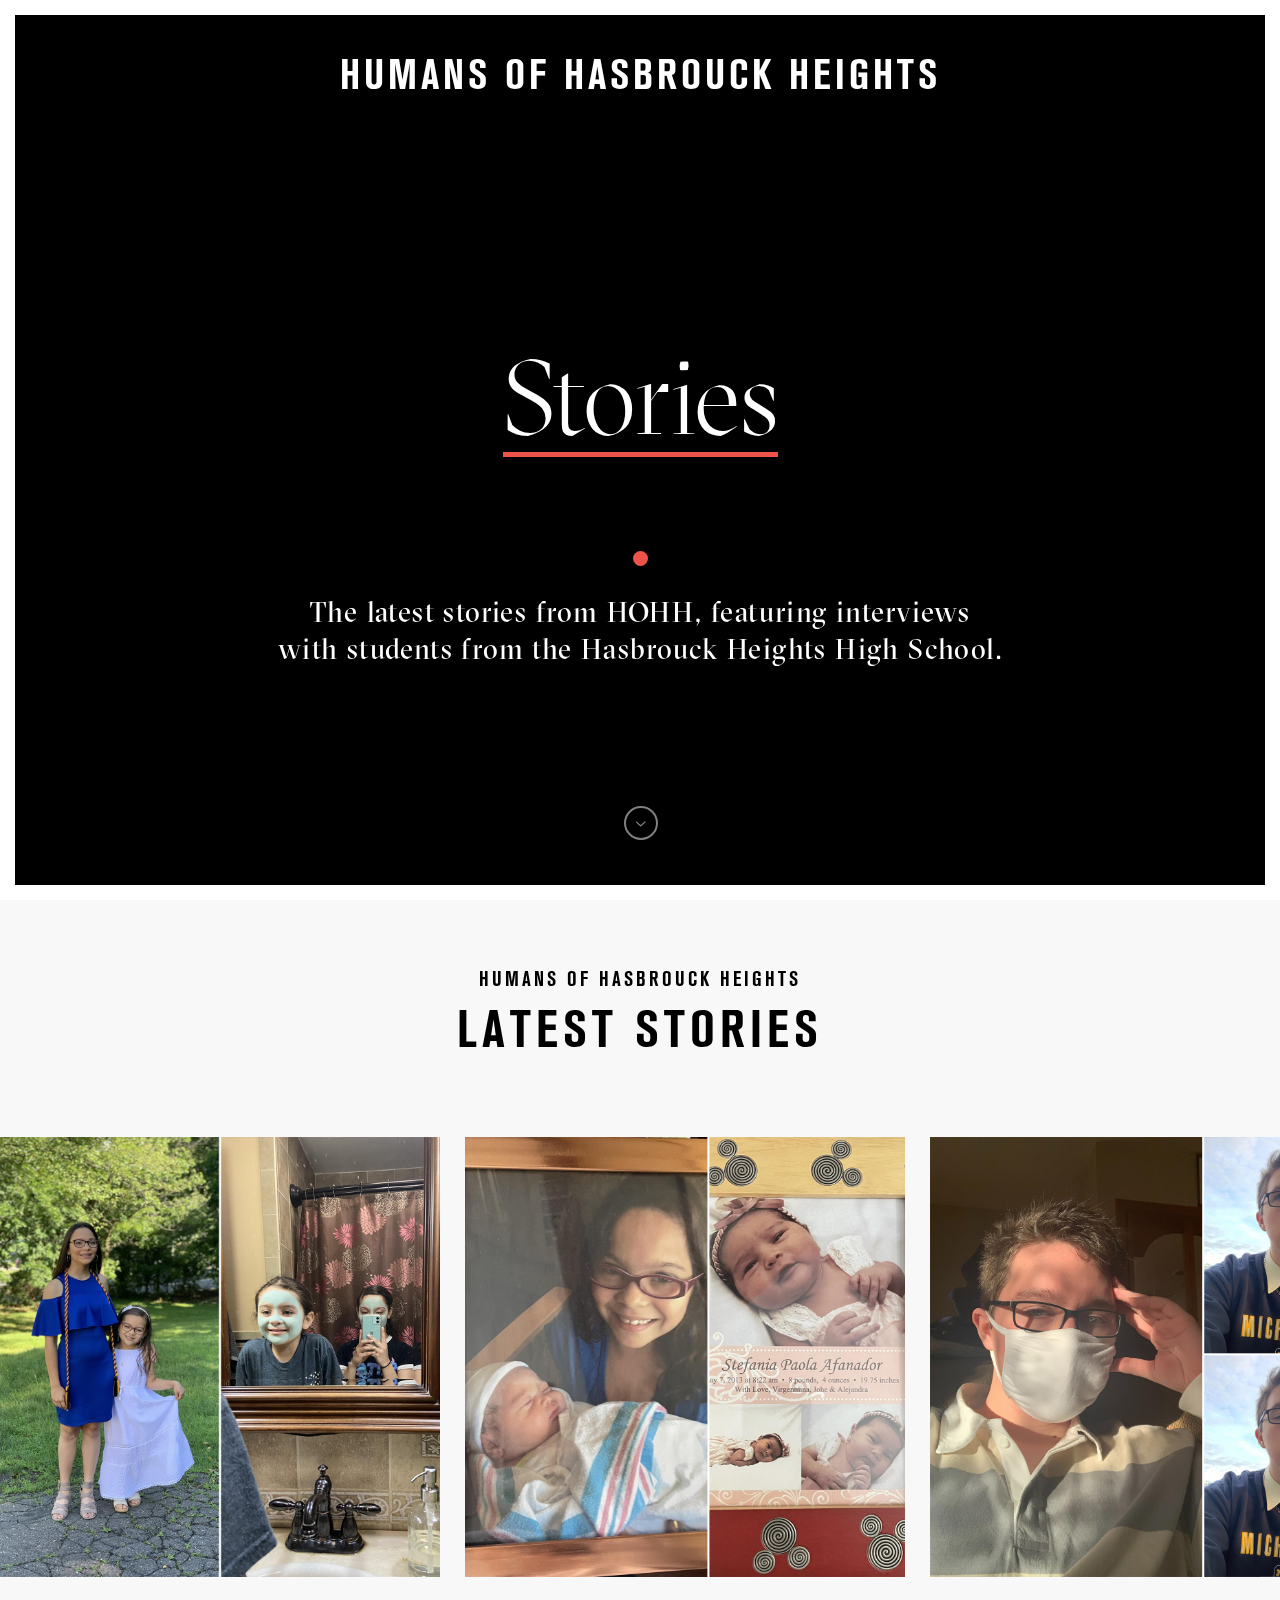
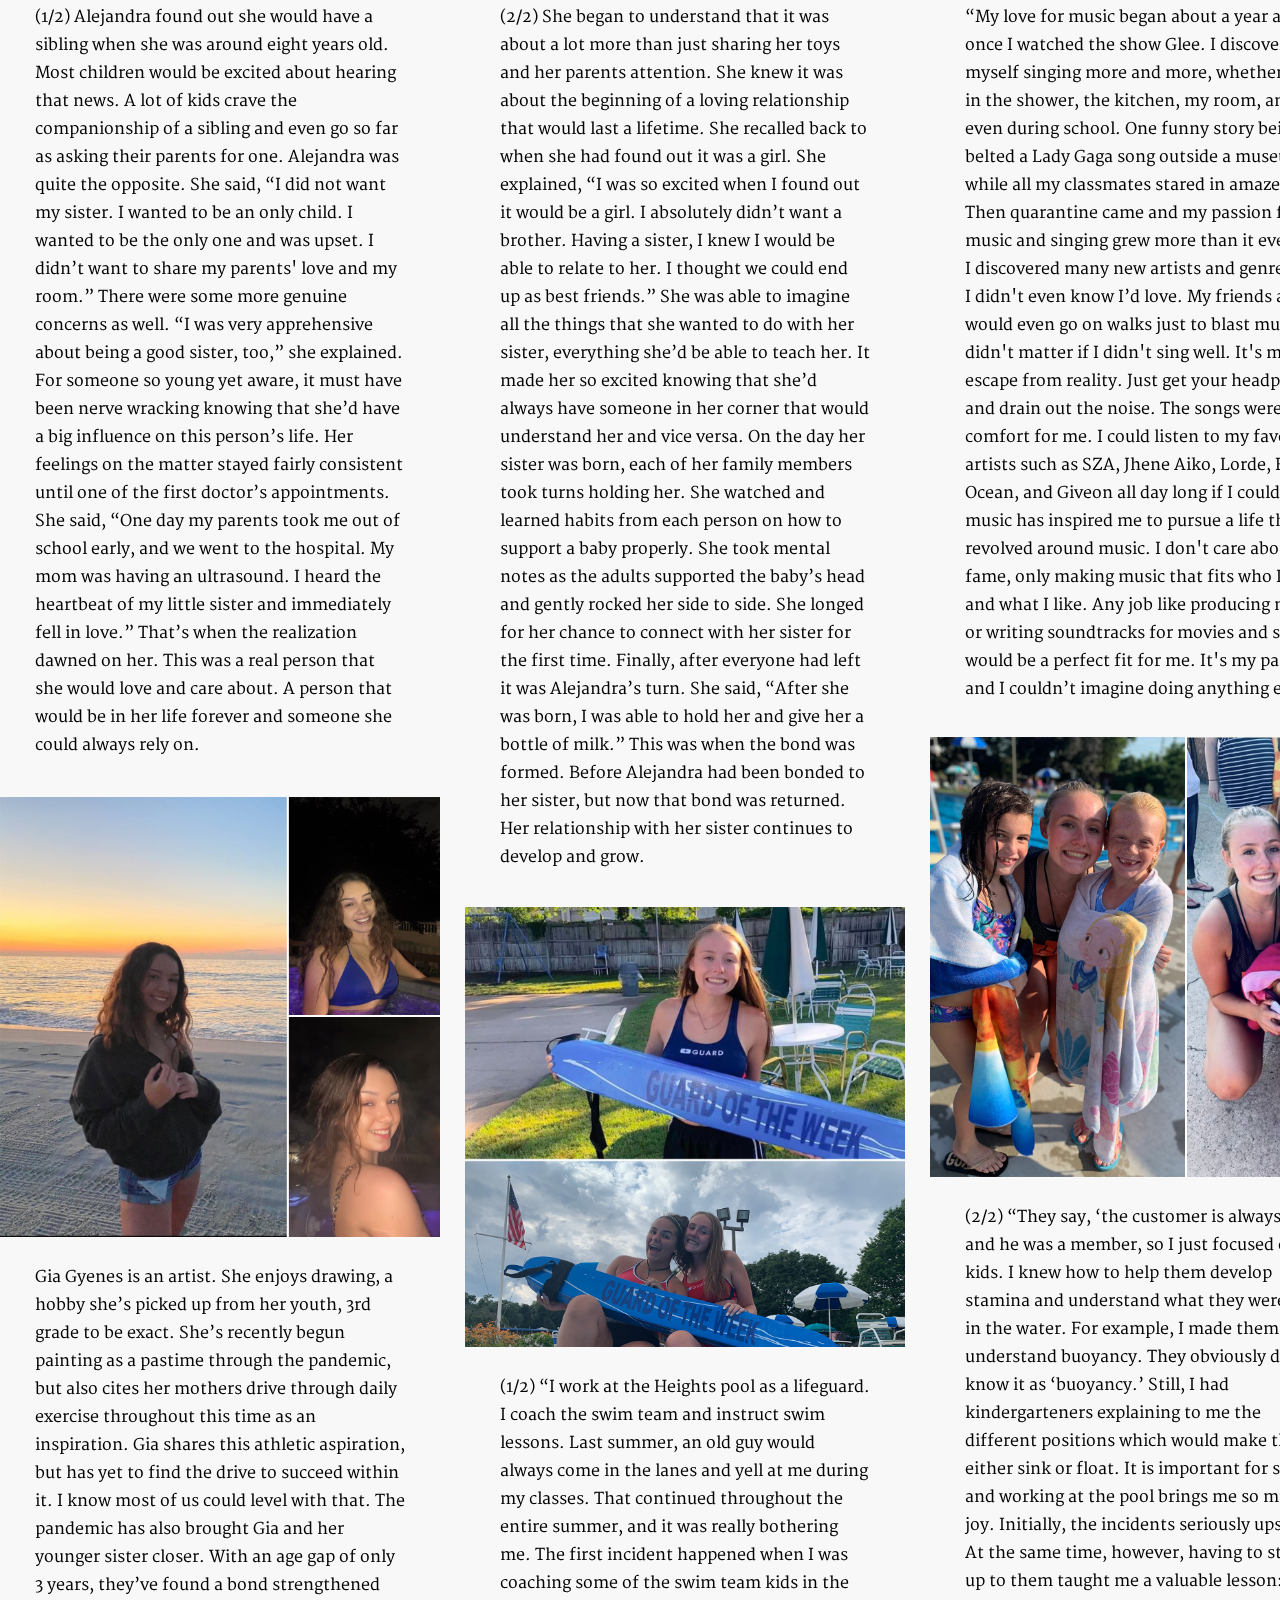
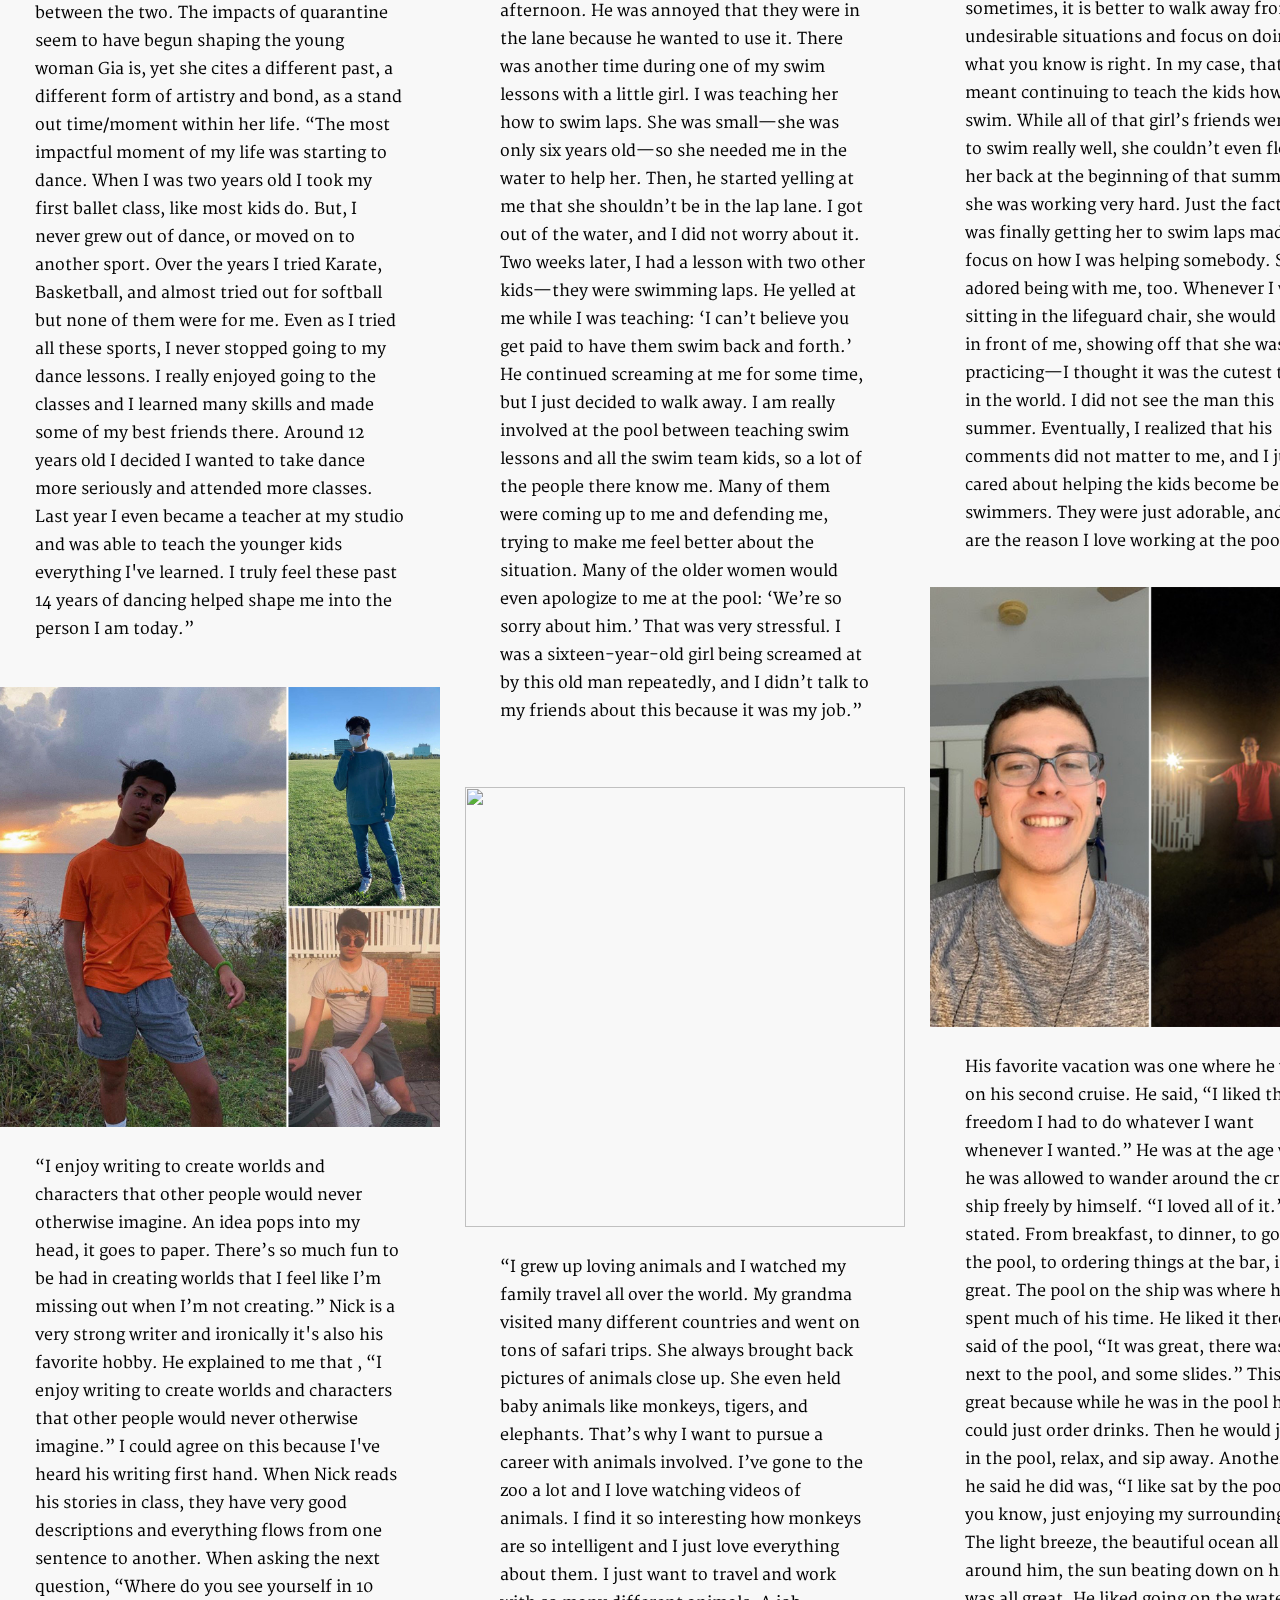
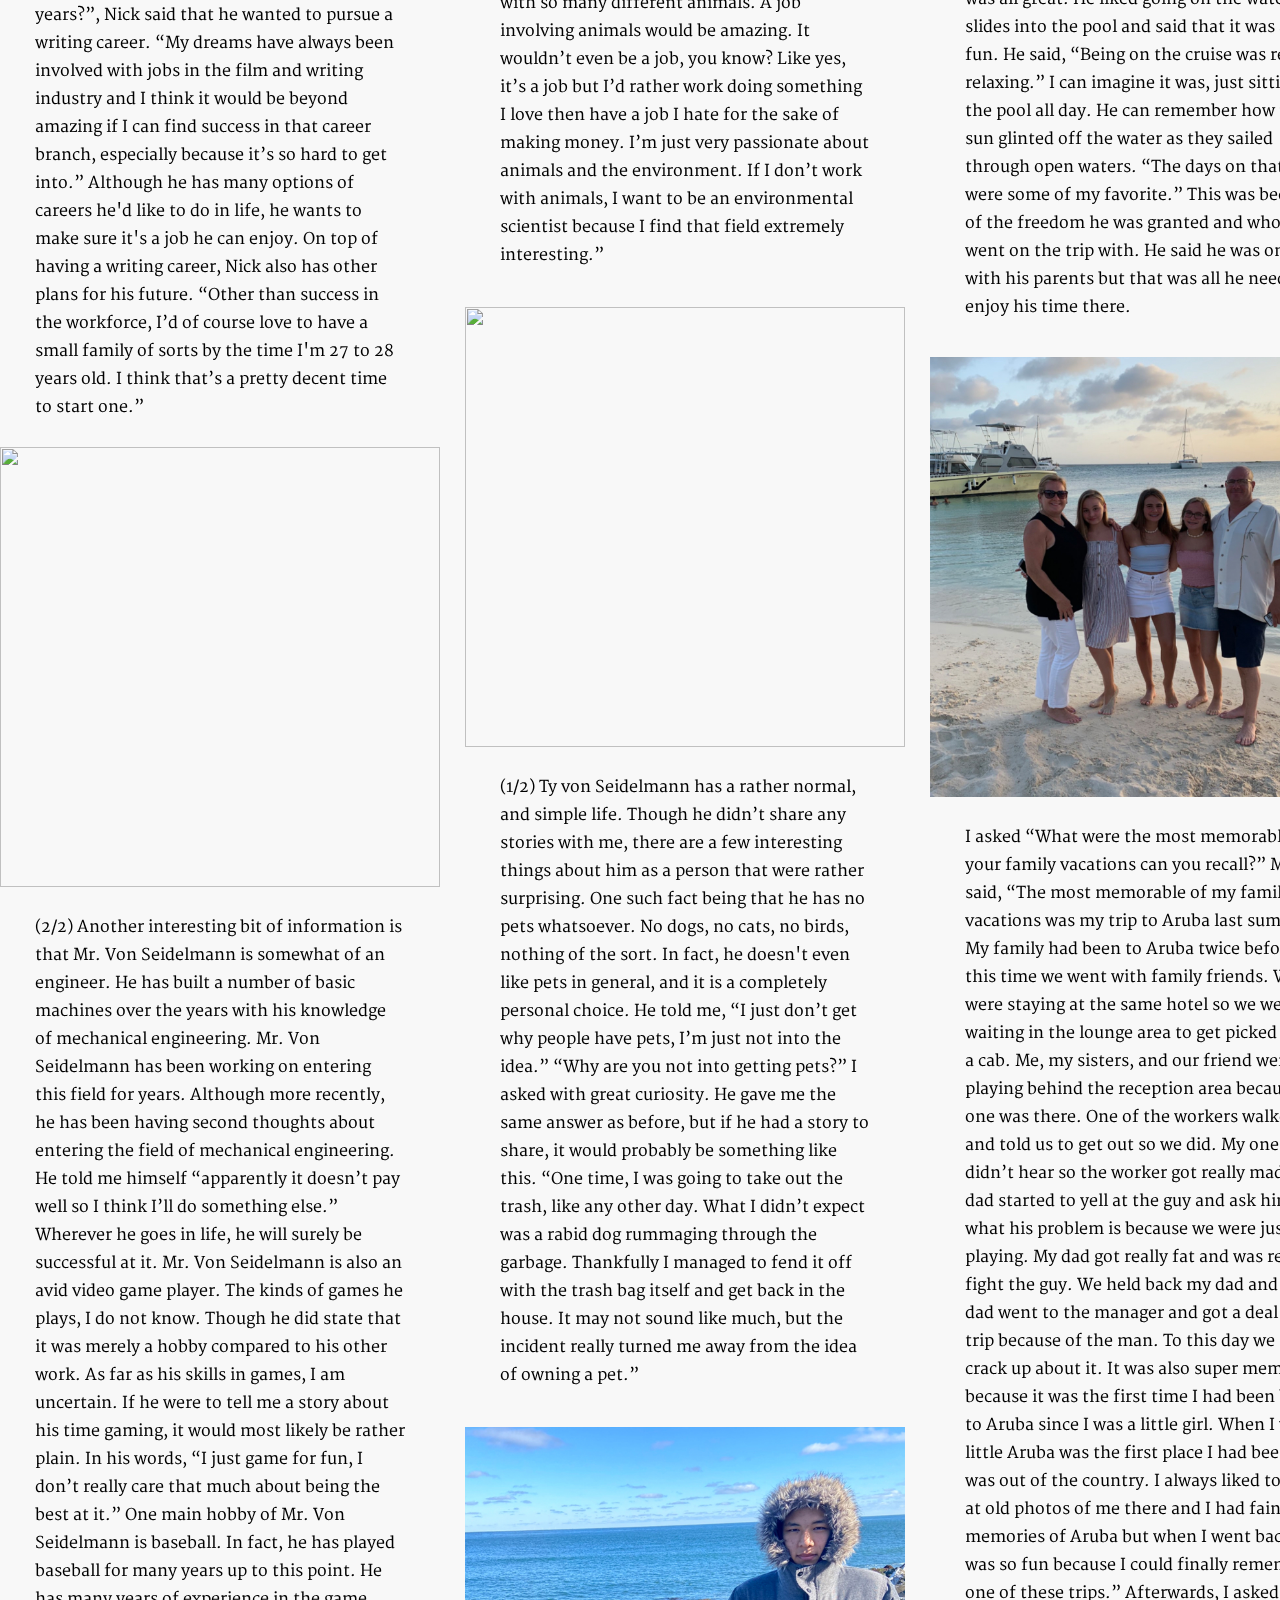
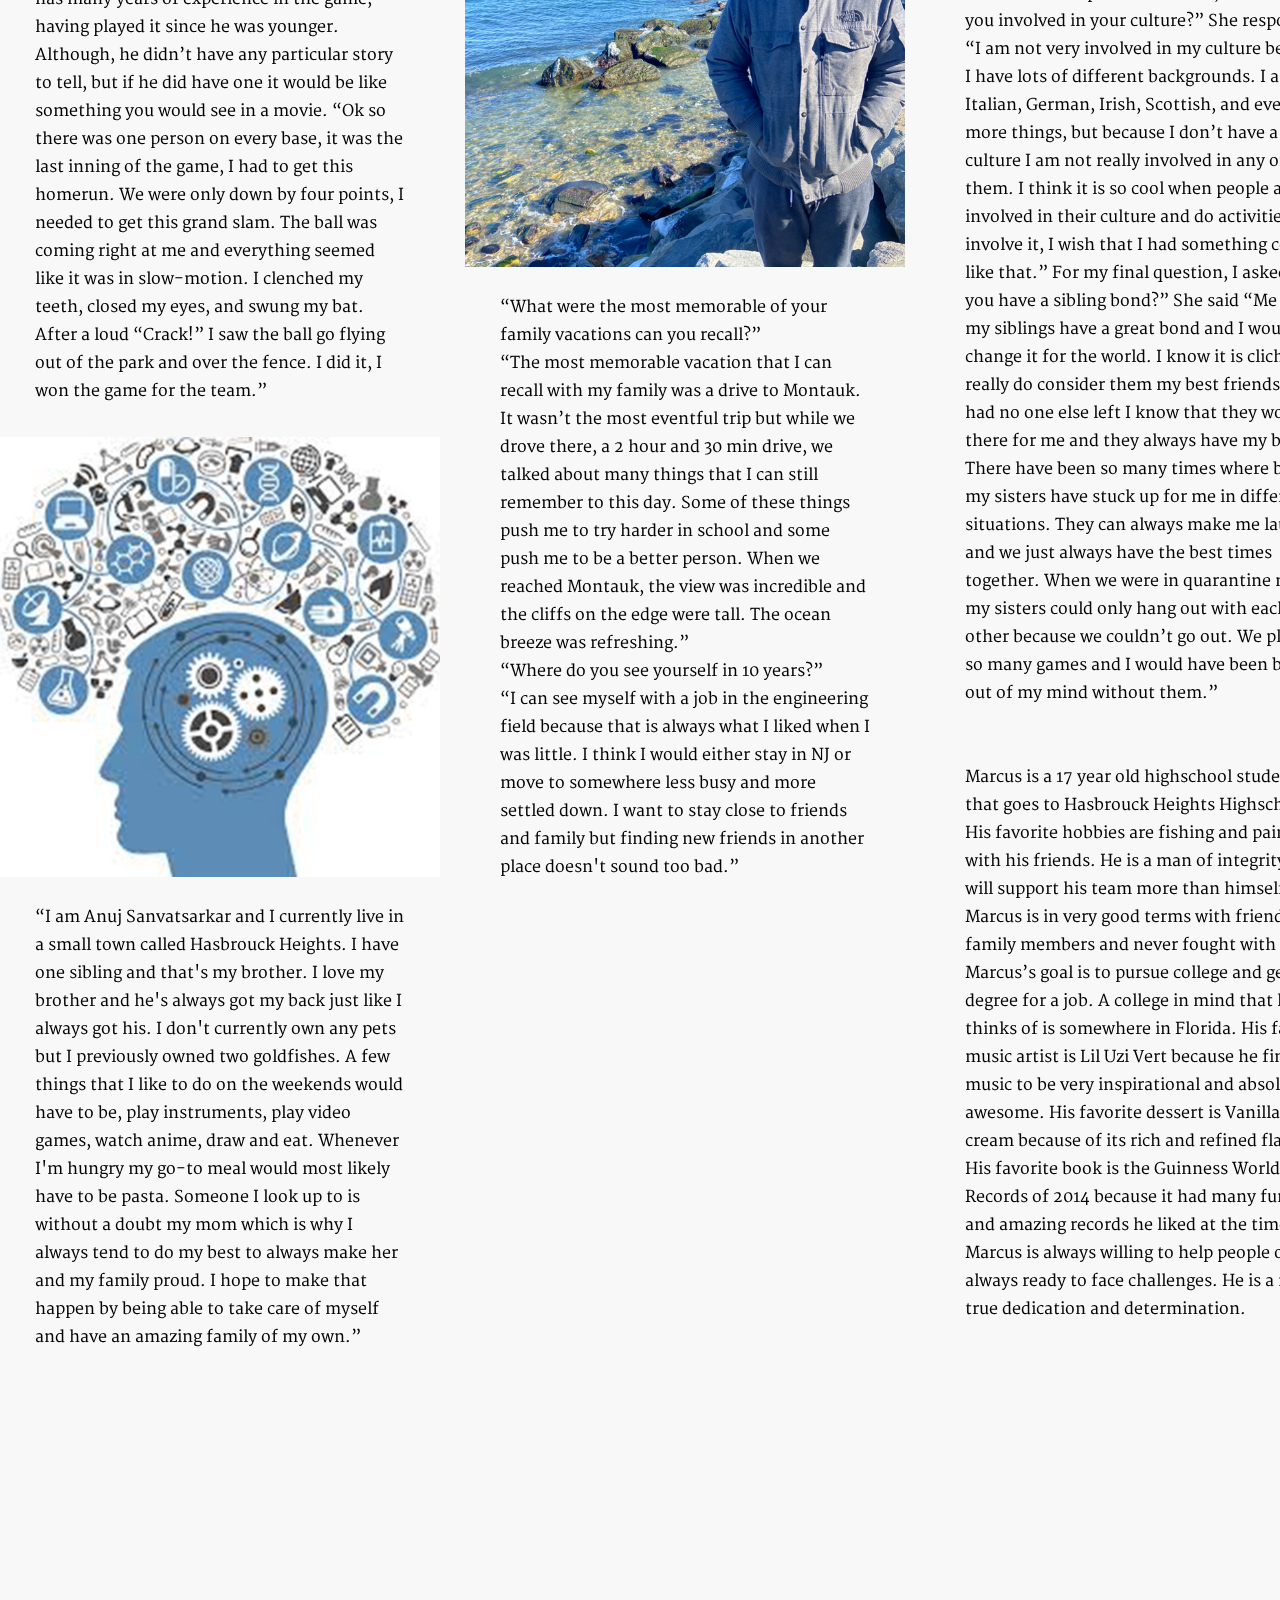
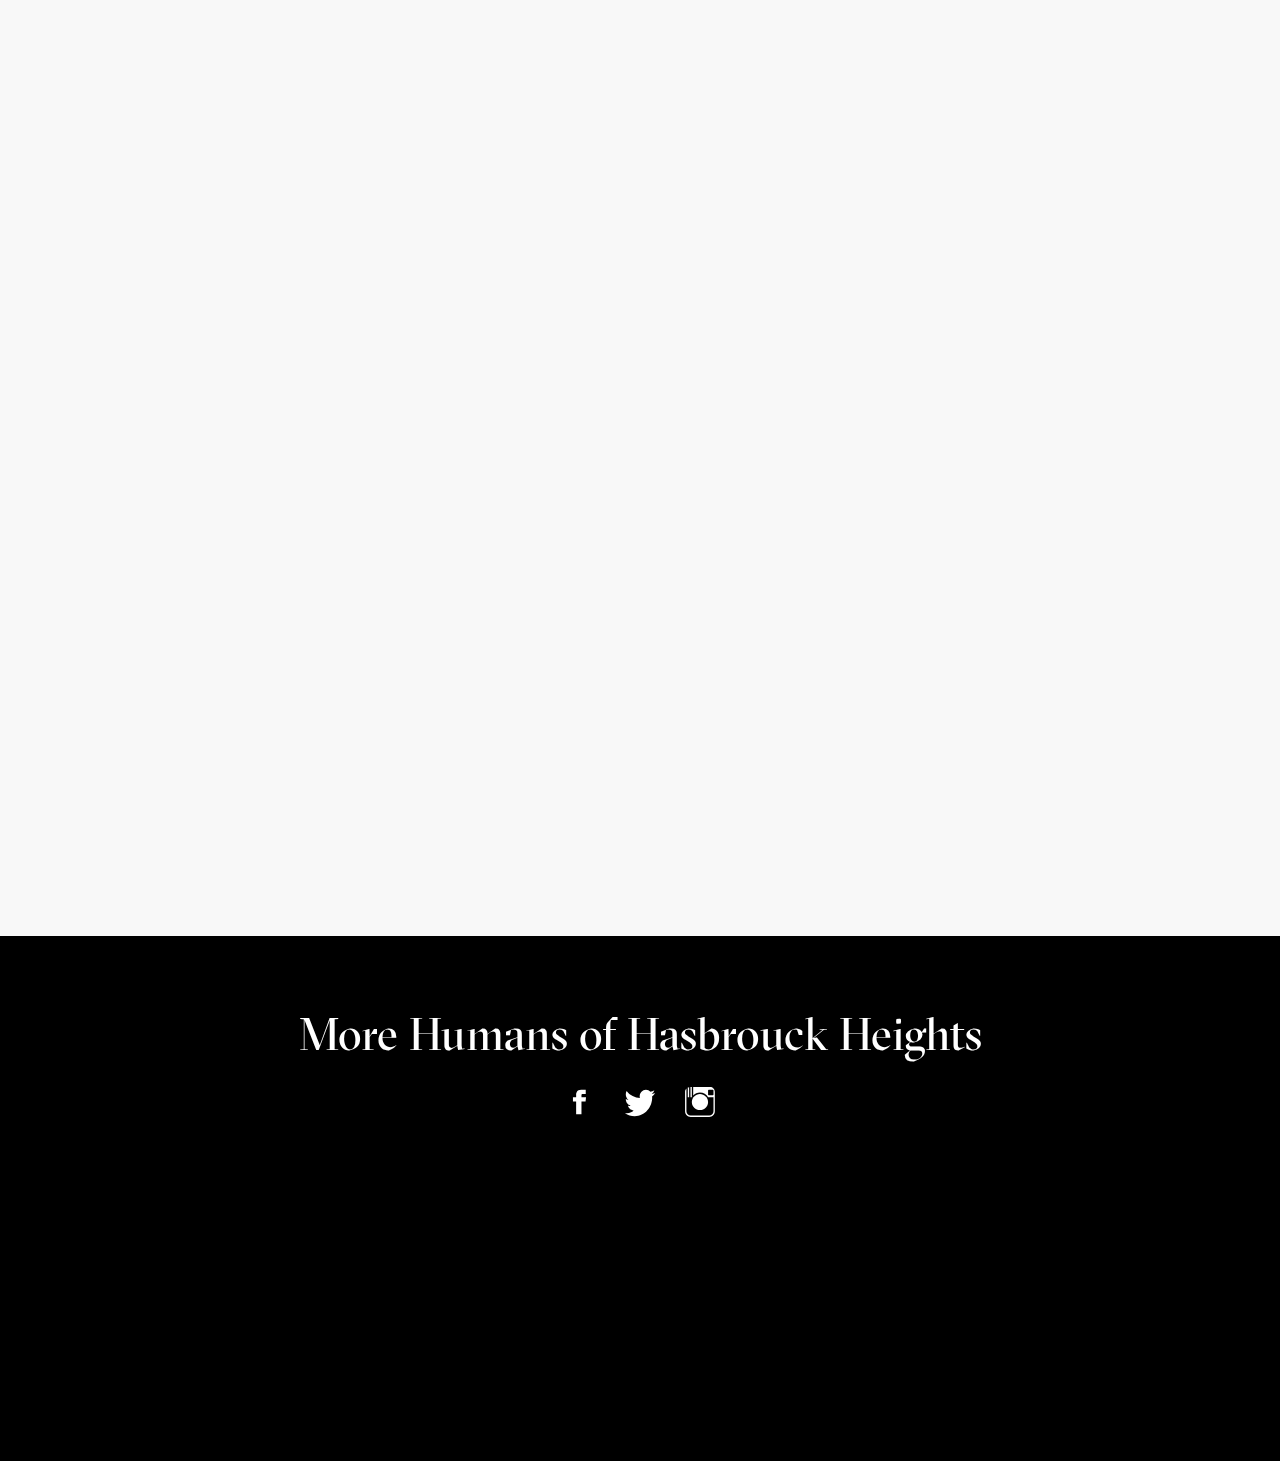
==== index.html @ 20d77f0f "Add files via upload" ====
<!DOCTYPE html>
<!-- saved from url=(0032)https://www.humansofnewyork.com/ -->
<html lang="en"><head><meta http-equiv="Content-Type" content="text/html; charset=UTF-8"><script src="./Humans of HH_files/sdk.js.download" async="" crossorigin="anonymous"></script><script type="text/javascript" async="" src="./Humans of HH_files/ga.js.download"></script><script id="facebook-jssdk" src="./Humans of HH_files/sdk.js(1).download"></script><script>var __pbpa = true;</script><script>var translated_warning_string = 'Warning: Never enter your Tumblr password unless \u201chttps://www.tumblr.com/login\u201d\x0ais the address in your web browser.\x0a\x0aYou should also see a green \u201cTumblr, Inc.\u201d identification in the address bar.\x0a\x0aSpammers and other bad guys use fake forms to steal passwords.\x0a\x0aTumblr will never ask you to log in from a user\u2019s blog.\x0a\x0aAre you absolutely sure you want to continue?';</script><script type="text/javascript" language="javascript" src="./Humans of HH_files/pre_tumblelog.js.download"></script><!-- doctype html --><!-- META --><title>Humans of Hasbrouck Heights</title><style>figure{margin:0}.tmblr-iframe{position:absolute}.tmblr-iframe.hide{display:none}.tmblr-iframe--amp-cta-button{visibility:hidden;position:fixed;bottom:10px;left:50%;transform:translateX(-50%);z-index:100}.tmblr-iframe--amp-cta-button.tmblr-iframe--loaded{visibility:visible;animation:iframe-app-cta-transition .2s ease-out}</style><link rel="stylesheet" media="screen" href="./Humans of HH_files/index.build.css"><link rel="shortcut icon" href="https://nj50000181.schoolwires.net/cms/lib/NJ50000181/Centricity/Domain/4/favicon1.ico"><link rel="alternate" type="application/rss+xml" href="https://www.humansofnewyork.com/rss"><meta name="description" content=""><meta name="viewport" content="width=device-width, initial-scale=1"><!-- Facebook Shenanigans --><meta property="og:site_name" content="Humans of New York"><meta property="fb:app_id" content="153076344778890"> 
        
        <!----><meta property="og:title" content="Humans of New York"><meta property="og:type" content="blog"><meta property="og:url" content="https://www.humansofnewyork.com/"><meta property="og:description" content="Humans of New York "><meta property="og:image" content="https://s3.amazonaws.com/tholman.com/hony/meta-img/sharing-home.jpg"><!----><!-- Libs --><script src="./Humans of HH_files/jquery.min.js.download"></script><script src="./Humans of HH_files/jquery-ui.min.js.download"></script><script src="./Humans of HH_files/isotope.pkgd.min.js.download"></script><script src="./Humans of HH_files/d3.v3.min.js.download"></script><script src="./Humans of HH_files/d3.geo.projection.v0.min.js.download"></script><script src="./Humans of HH_files/topojson.v1.min.js.download"></script><script type="text/javascript" src="./Humans of HH_files/font-spy.js.download"></script><!-- JS --><script type="text/javascript"> var HONY = {} </script><!-- This is the stories data --><script type="text/javascript" id="post-data-json" src="./Humans of HH_files/storydata4.js.download"></script><script type="text/javascript" id="post-data-json" src="./Humans of HH_files/oldmain.js.download"></script><link rel="stylesheet" href="./Humans of HH_files/index.css"><link rel="alternate" href="android-app://com.tumblr/tumblr/x-callback-url/blog?blogName=humansofnewyork%26postID=635936260449599488"><link rel="alternate" href="ios-app://305343404/tumblr/x-callback-url/blog?blogName=humansofnewyork&amp;postID=635936260449599488"><link rel="alternate" type="application/json+oembed" href="https://www.tumblr.com/oembed/1.0?url=https://www.humansofnewyork.com/post/635936260449599488/mom-and-him-are-obsessed-with-each-other-they" title="“Mom and him are obsessed with each other. They met when they were eighteen. And they’re always hugging, and kissing, and dancing in the kitchen. So we grew up around a lot of love. But Dad has always been more of the ‘Acts of Service’ type. Every..."><script src="./Humans of HH_files/tumblelog_post_message_queue.js.download"></script><!-- TWITTER TAGS --><meta name="twitter:site" content="tumblr"><meta name="twitter:card" content="summary"><meta name="twitter:description" content="humansofnewyork"><meta name="twitter:title" content="humansofnewyork"><meta name="twitter:app:name:iphone" content="Tumblr"><meta name="twitter:app:name:ipad" content="Tumblr"><meta name="twitter:app:name:googleplay" content="Tumblr"><meta name="twitter:app:id:iphone" content="305343404"><meta name="twitter:app:id:ipad" content="305343404"><meta name="twitter:app:id:googleplay" content="com.tumblr"><meta name="twitter:app:url:iphone" content="tumblr://x-callback-url/blog?blogName=humansofnewyork&amp;referrer=twitter-cards"><meta name="twitter:app:url:ipad" content="tumblr://x-callback-url/blog?blogName=humansofnewyork&amp;referrer=twitter-cards"><meta name="twitter:app:url:googleplay" content="tumblr://x-callback-url/blog?blogName=humansofnewyork&amp;referrer=twitter-cards"><!-- GOOGLE CAROUSEL --><script type="application/ld+json">
	{"@type":"ItemList","url":"https:\/\/www.humansofnewyork.com","itemListElement":[{"@type":"ListItem","position":1,"url":"https:\/\/www.humansofnewyork.com\/post\/637055832933171200\/22-kathy-and-tom-kept-their-promises-they"},{"@type":"ListItem","position":2,"url":"https:\/\/www.humansofnewyork.com\/post\/637054411289575424\/%C2%BD-i-found-out-i-was-pregnant-the-day-before-my"},{"@type":"ListItem","position":3,"url":"https:\/\/www.humansofnewyork.com\/post\/636869046145515520\/ive-blacked-a-lot-of-it-out-but-i-do-remember"},{"@type":"ListItem","position":4,"url":"https:\/\/www.humansofnewyork.com\/post\/636867613708943360\/they-almost-went-home-many-times-before-i-was"},{"@type":"ListItem","position":5,"url":"https:\/\/www.humansofnewyork.com\/post\/636595352778227712\/we-will-rebuild-her-at-5-am-this-morning-i"},{"@type":"ListItem","position":6,"url":"https:\/\/www.humansofnewyork.com\/post\/636591254104309760\/from-the-outside-i-was-a-great-student-i"},{"@type":"ListItem","position":7,"url":"https:\/\/www.humansofnewyork.com\/post\/635959848321859584\/77-mickeys-memorial-was-well-attended-there"},{"@type":"ListItem","position":8,"url":"https:\/\/www.humansofnewyork.com\/post\/635959209013526528\/67-mickey-had-always-been-a-bit-of-a-miracle"},{"@type":"ListItem","position":9,"url":"https:\/\/www.humansofnewyork.com\/post\/635958607700164608\/57-selling-that-painting-was-the-spark-that"},{"@type":"ListItem","position":10,"url":"https:\/\/www.humansofnewyork.com\/post\/635958022875824128\/47-mickey-once-had-dreams-of-being-a-fine"},{"@type":"ListItem","position":11,"url":"https:\/\/www.humansofnewyork.com\/post\/635957295315124224\/37-michael-was-the-love-of-mickeys-life-and"},{"@type":"ListItem","position":12,"url":"https:\/\/www.humansofnewyork.com\/post\/635952904817278976\/27-that-night-my-parents-drove-up-from-baton"},{"@type":"ListItem","position":13,"url":"https:\/\/www.humansofnewyork.com\/post\/635938976410288128\/17-sometimes-ill-visit-mediums-and-almost"},{"@type":"ListItem","position":14,"url":"https:\/\/www.humansofnewyork.com\/post\/635937070945337344\/once-again-amazon-is-offering-a-coupon-bringing"},{"@type":"ListItem","position":15,"url":"https:\/\/www.humansofnewyork.com\/post\/635936260449599488\/mom-and-him-are-obsessed-with-each-other-they"}],"@context":"http:\/\/schema.org"}</script><link rel="canonical" href="https://www.humansofnewyork.com/"><script async="" src="./Humans of HH_files/showads.js.download"></script><style type="text/css">.knight-rider-loader{line-height:0;white-space:nowrap;width:78px}.knight-rider-loader.small{width:39px}.knight-rider-loader.centered{position:absolute;top:50%;left:50%;transform:translate(-50%,-50%)}.knight-rider-loader.h-centered{position:absolute;top:0;left:50%;transform:translateX(-50%)}.knight-rider-bar{display:none;width:20px;height:20px;margin:0 3px;border-radius:5px;opacity:.5;background-color:#d0d0d0}.small>.knight-rider-bar{width:10px;height:10px;margin-left:2px;margin-right:1px;border-radius:2px}.animate>.knight-rider-bar{display:inline-block;animation:knight-rider-oscillate ease-in-out .3s infinite alternate}.knight-rider-bar:first-child{animation-delay:-.2s}.knight-rider-bar:nth-child(2){animation-delay:-.1s}@keyframes knight-rider-oscillate{0%{opacity:.5;transform:scaleY(1)}to{opacity:1;transform:scaleY(1.4)}}.tmblr-iframe{position:absolute}.tmblr-iframe.hide{display:none}.tmblr-pano-lightbox-container .tmblr-iframe--pano-lightbox{z-index:8675309;position:fixed;top:0;left:0;right:0;bottom:0;width:100%;height:100%;display:none}.tmblr-pano-lightbox-container .tmblr-iframe-preloader-container{z-index:8675310;position:fixed;bottom:0;width:100%;height:100%;background:rgba(0,0,0,.92)}.tmblr-pano-lightbox-container .tmblr-pano-lightbox{display:block}.tmblr-pano-lightbox-container .tmblr-pano-lightbox--preloading{display:none}.tmblr-iframe--controls-phone-container{padding-top:43px}.tmblr-iframe--controls-phone-container .t-logo{display:none}.tmblr-iframe--controls,.tmblr-iframe--mobile-logged-in-controls{position:fixed}.tmblr-iframe--controls.iframe-controls--desktop,.tmblr-iframe--mobile-logged-in-controls.iframe-controls--desktop{top:0;right:0;width:40%;min-width:200px;height:36px;z-index:100}.tmblr-iframe--controls.iframe-controls--phone-mobile,.tmblr-iframe--mobile-logged-in-controls.iframe-controls--phone-mobile{top:0;left:0;width:100%;height:44px;padding-right:8px;z-index:10}.tmblr-iframe--controls.iframe-controls--tablet-mobile,.tmblr-iframe--mobile-logged-in-controls.iframe-controls--tablet-mobile{top:0;right:0;width:235px;height:36px;z-index:2147483646}.tmblr-iframe--desktop-logged-in-controls{position:fixed}.tmblr-iframe--desktop-logged-in-controls.iframe-controls--desktop{right:0;top:0;z-index:100}.tmblr-iframe--unified-controls{position:fixed;top:0;right:0;left:0;width:100%;height:0;z-index:100}.tmblr-iframe-compact .tmblr-iframe--unified-controls{left:auto}@media screen and (max-device-width:568px){.tmblr-iframe-overlay.tmblr-iframe-full-width .no-image:not(.avatar-hidden) #header{padding-top:140px}}.tmblr-iframe-overlay.tmblr-iframe-full-width:not(.tmblr-iframe-themed) .top-blog-header .header-image.cover.loaded:after{display:none}.tmblr-iframe-overlay.tmblr-iframe-full-width:not(.tmblr-iframe-themed) .tmblr-iframe--unified-controls{background-image:linear-gradient(180deg,rgba(0,0,0,.4) 0,transparent);padding-bottom:10px;transition:padding-bottom .1s linear}.tmblr-iframe-overlay.tmblr-iframe-full-width:not(.tmblr-iframe-themed) .tmblr-iframe--unified-controls.tmblr-iframe--below-header{padding-bottom:0}.tmblr-iframe--follow-teaser{position:fixed;bottom:0;right:0;z-index:100;display:none}.tmblr-iframe--follow-teaser.open{display:block}.tmblr-iframe--follow-teaser.sticky-ad-visible{bottom:310px}@keyframes iframe-app-cta-transition{0%{opacity:0;bottom:-2em}to{opacity:1}}@keyframes iframe-app-cta-dismiss-transition{0%{opacity:1;transform:translateY(0)}to{opacity:0;transform:translateY(2em)}}.tmblr-iframe--app-cta-button{position:fixed;bottom:0;left:0;width:100%;visibility:hidden;z-index:100}.tmblr-iframe--app-cta-button body,.tmblr-iframe--app-cta-button html{margin:0}.tmblr-iframe--app-cta-button.tmblr-iframe--loaded{visibility:visible;animation:iframe-app-cta-transition .2s ease-out}@keyframes iframe-gdpr-banner-transition{0%{opacity:0!important;bottom:-2em!important}to{opacity:1!important}}@keyframes iframe-gdpr-banner-dismiss-transition{0%{opacity:1!important;transform:translateY(0)!important}to{opacity:0!important;transform:translateY(2em)!important}}body.android,body.ios{padding-bottom:50px!important}iframe.tmblr-iframe--gdpr-banner{position:fixed!important;bottom:0!important;left:50%!important;width:100%!important;transform:translateX(-50%)!important;border-right:1px solid #001935;z-index:100!important}iframe.tmblr-iframe--gdpr-banner.tmblr-iframe--loaded{animation:iframe-gdpr-banner-transition .2s ease-out!important}body.ios iframe.tmblr-iframe--gdpr-banner{bottom:30px!important}.tmblr-lightbox{position:fixed;top:0;bottom:0;left:0;right:0;z-index:8675309;overflow:hidden;background-color:hsla(0,0%,7%,.92)}.tmblr-lightbox .vignette{position:absolute;width:100%;height:100%;left:0;top:0;right:0;bottom:0;z-index:8675308;background-size:100% 100%}.tmblr-lightbox .lightbox-image-container{position:absolute;z-index:8675310;cursor:pointer}.tmblr-lightbox .lightbox-image-container.single-image{cursor:default}.tmblr-lightbox .lightbox-image{border-radius:3px;box-shadow:0 4px 30px #000;border-width:0;background-color:transparent}.tmblr-lightbox .lightbox-image.hide{display:none}.tmblr-lightbox .lightbox-image.placeholder{background-color:hsla(0,0%,100%,.05)}.tmblr-lightbox .lightbox-caption{position:absolute;text-align:center;font-family:Helvetica Neue,HelveticaNeue,Helvetica,Arial,sans-serif;font-size:17px;font-weight:700;color:#fff;padding-top:20px;text-shadow:0 4px 30px #000;display:inline-block;text-rendering:optimizeLegibility}.tmblr-lightbox .lightbox-caption.hide{display:none}.hidden-body{position:relative;left:-99999px;overflow:hidden;background-color:#000}.hidden-body .show-mobile-lightbox{position:fixed;overflow:hidden;width:100%;top:0;left:0;right:0;bottom:0;z-index:8675309}.sticky-ad-wrapper{position:fixed;right:20px;bottom:-330px;border:1px solid #9da6af;border-radius:5px 0 0;background-color:#fff;z-index:100;transition:all .5s ease}.sticky-ad-wrapper .tmblr-iframe--sticky-ad{position:relative;margin-top:10px}.sticky-ad-wrapper.show{bottom:0}.sticky-ad-wrapper .ad-header{line-height:1;margin:5px;text-transform:uppercase;top:4px}.sticky-ad-wrapper .ad-footer,.sticky-ad-wrapper .ad-header{font-size:10px;text-align:center;color:#9da6af;position:relative}.sticky-ad-wrapper .ad-footer{bottom:12px;line-height:100%}.sticky-ad-wrapper .ad-footer a{color:#444;text-decoration:none;border-bottom:0}.sticky-darla-ad{position:fixed;bottom:-315px;right:20px;z-index:100;border-radius:5px 0 0;border:1px solid #9da6af;transition:all .5s ease;padding:10px}.sticky-darla-ad.show{bottom:0}.sticky-darla-ad .ad-close-btn{position:relative;font-weight:900;margin-left:auto;margin-right:-11px;margin-top:-26px;cursor:pointer;width:20px;height:15px;text-align:center;border-radius:5px 5px 0 0;font-size:12px;line-height:1.5;border-top:1px solid #9da6af;border-left:1px solid #9da6af;border-right:1px solid #9da6af}.sticky-darla-ad .ad-close-btn .icon-x{display:none;position:relative;font-size:12px;content:"\D7";color:#9da6af}.sticky-darla-ad .ad-footer{font-size:10px;line-height:1;text-align:center;color:#9da6af}.sticky-darla-ad .ad-footer a{color:#444;padding-left:5px;border-bottom:0;text-decoration:none}.sticky-darla-ad .ad-header{font-size:10px;line-height:1;text-align:center;margin:5px;text-transform:uppercase;color:#9da6af}.nu-optica-sticky-darla-ad{display:none;z-index:100;transition:all .5s ease}.nu-optica-sticky-darla-ad.show{display:block}.nu-optica-sticky-darla-ad.fixed{position:fixed;margin-top:0}.nu-optica-sticky-darla-ad.parked{position:absolute;margin-top:0}.nu-optica-sticky-darla-ad .ad-header{font-size:10px;text-align:center;margin:5px;text-transform:uppercase;color:#9da6af}.nu-optica-sticky-darla-ad .ad-footer,.nu-optica-sticky-darla-ad .ad-header{line-height:1;text-align:left;font-size:12px;font-weight:700}.nu-optica-sticky-darla-ad .ad-footer a{padding-left:5px;border-bottom:0;text-decoration:none}.nu-optica-sticky-darla-ad .ad-footer a:after{content:"\276F";padding-left:4px}.tmblr-iframe--init{width:0;height:0;opacity:0;z-index:-1;pointer-events:none}</style><style type="text/css">.live-photo {
  position: relative;
  overflow: hidden;
  cursor: pointer; }
  .live-photo video,
  .live-photo img {
    display: block;
    max-width: 100%;
    pointer-events: none;
    -ms-touch-action: none;
        touch-action: none; }
  .live-photo video {
    position: absolute;
    top: 0;
    right: 0;
    bottom: 0;
    left: 0;
    width: 100%;
    height: 100%; }
    .live-photo video::-webkit-media-controls-start-playback-button {
      display: none; }
  .live-photo .live-photo-icon {
    display: block;
    position: absolute;
    top: 12px;
    left: 12px;
    width: 24px;
    height: 24px;
    background: url("data:image/svg+xml;charset=utf-8,%3Csvg width='48' height='48' viewBox='0 0 48 48' xmlns='http://www.w3.org/2000/svg' fill='%23fff'%3E%3Ctitle%3ELive Photo%3C/title%3E%3Cg fill-rule='evenodd'%3E%3Cpath d='M24 36c6.627 0 12-5.373 12-12s-5.373-12-12-12-12 5.373-12 12 5.373 12 12 12zm0-2c5.523 0 10-4.477 10-10s-4.477-10-10-10-10 4.477-10 10 4.477 10 10 10z'/%3E%3Cpath d='M24 29a5 5 0 1 0 0-10 5 5 0 0 0 0 10zm0-3a2 2 0 1 0 0-4 2 2 0 0 0 0 4zm0-19a1.5 1.5 0 1 0 0-3 1.5 1.5 0 0 0 0 3zm4.788.63a1.5 1.5 0 1 0 0-3 1.5 1.5 0 0 0 0 3zm4.462 1.85a1.5 1.5 0 1 0 0-3 1.5 1.5 0 0 0 0 3zm3.831 2.94a1.5 1.5 0 1 0 0-3 1.5 1.5 0 0 0 0 3zm2.94 3.831a1.5 1.5 0 1 0 0-3 1.5 1.5 0 0 0 0 3zm1.849 4.462a1.5 1.5 0 1 0 0-3 1.5 1.5 0 0 0 0 3zm.63 4.788a1.5 1.5 0 1 0 0-3 1.5 1.5 0 0 0 0 3zm-.63 4.788a1.5 1.5 0 1 0 0-3 1.5 1.5 0 0 0 0 3zm-1.85 4.461a1.5 1.5 0 1 0 0-3 1.5 1.5 0 0 0 0 3zm-2.94 3.831a1.5 1.5 0 1 0 0-3 1.5 1.5 0 0 0 0 3zm-3.831 2.94a1.5 1.5 0 1 0 0-3 1.5 1.5 0 0 0 0 3zm-4.462 1.849a1.5 1.5 0 1 0 0-3 1.5 1.5 0 0 0 0 3zM24 44a1.5 1.5 0 1 0 0-3 1.5 1.5 0 0 0 0 3zm-4.788-.63a1.5 1.5 0 1 0 0-3 1.5 1.5 0 0 0 0 3zm-4.462-1.85a1.5 1.5 0 1 0 0-3 1.5 1.5 0 0 0 0 3zm-3.831-2.94a1.5 1.5 0 1 0 0-3 1.5 1.5 0 0 0 0 3zm-2.94-3.831a1.5 1.5 0 1 0 0-3 1.5 1.5 0 0 0 0 3zM6.13 30.288a1.5 1.5 0 1 0 0-3 1.5 1.5 0 0 0 0 3zM5.5 25.5a1.5 1.5 0 1 0 0-3 1.5 1.5 0 0 0 0 3zm.63-4.788a1.5 1.5 0 1 0 0-3 1.5 1.5 0 0 0 0 3zm1.85-4.462a1.5 1.5 0 1 0 0-3 1.5 1.5 0 0 0 0 3zm2.94-3.831a1.5 1.5 0 1 0 0-3 1.5 1.5 0 0 0 0 3zm3.831-2.94a1.5 1.5 0 1 0 0-3 1.5 1.5 0 0 0 0 3zm4.462-1.849a1.5 1.5 0 1 0 0-3 1.5 1.5 0 0 0 0 3z'/%3E%3C/g%3E%3C/svg%3E") center center;
    background-size: contain;
    -webkit-filter: drop-shadow(0 1px 1px rgba(0, 0, 0, 0.5));
            filter: drop-shadow(0 1px 1px rgba(0, 0, 0, 0.5));
    pointer-events: none; }
  .live-photo .live-photo-postroll,
  .live-photo .live-photo-video {
    opacity: 0; }
  .live-photo .live-photo-video {
    -webkit-filter: blur(7.5px);
            filter: blur(7.5px); }
  .live-photo .live-photo-keyframe,
  .live-photo .live-photo-postroll,
  .live-photo .live-photo-video {
    will-change: transform, filter, opacity;
    transition: opacity 0.5s linear, -webkit-transform 0.5s ease-out, -webkit-filter 0.5s linear;
    transition: transform 0.5s ease-out, filter 0.5s linear, opacity 0.5s linear;
    transition: transform 0.5s ease-out, filter 0.5s linear, opacity 0.5s linear, -webkit-transform 0.5s ease-out, -webkit-filter 0.5s linear; }
  .live-photo.loading .live-photo-icon {
    -webkit-animation: live-photo-icon-loading 0.5s linear alternate infinite both;
            animation: live-photo-icon-loading 0.5s linear alternate infinite both; }
  .live-photo.preview .live-photo-postroll {
    opacity: 1;
    transition-duration: 0s; }
  .live-photo.active video,
  .live-photo.active img {
    -webkit-transform: scale(1.075, 1.075);
        -ms-transform: scale(1.075, 1.075);
            transform: scale(1.075, 1.075); }
  .live-photo.active .live-photo-postroll {
    -webkit-animation: live-photo-post-roll 1s both;
            animation: live-photo-post-roll 1s both; }
  .live-photo.active .live-photo-video {
    opacity: 1;
    -webkit-filter: none;
            filter: none;
    transition-delay: 0.375s;
    transition-duration: 0.625s; }

@-webkit-keyframes live-photo-icon-loading {
  0% {
    opacity: 1; }
  100% {
    opacity: 0.75; } }

@keyframes live-photo-icon-loading {
  0% {
    opacity: 1; }
  100% {
    opacity: 0.75; } }

@-webkit-keyframes live-photo-post-roll {
  0% {
    opacity: 0;
    -webkit-filter: blur(0);
            filter: blur(0); }
  2% {
    opacity: 1; }
  37.5% {
    opacity: 1;
    -webkit-filter: blur(7.5px);
            filter: blur(7.5px); }
  100% {
    opacity: 0; } }

@keyframes live-photo-post-roll {
  0% {
    opacity: 0;
    -webkit-filter: blur(0);
            filter: blur(0); }
  2% {
    opacity: 1; }
  37.5% {
    opacity: 1;
    -webkit-filter: blur(7.5px);
            filter: blur(7.5px); }
  100% {
    opacity: 0; } }
</style><style type="text/css" data-fbcssmodules="css:fb.css.basecss:fb.css.dialog css:fb.css.iframewidget">.fb_hidden{position:absolute;top:-10000px;z-index:10001}.fb_reposition{overflow:hidden;position:relative}.fb_invisible{display:none}.fb_reset{background:none;border:0;border-spacing:0;color:#000;cursor:auto;direction:ltr;font-family:"lucida grande", tahoma, verdana, arial, sans-serif;font-size:11px;font-style:normal;font-variant:normal;font-weight:normal;letter-spacing:normal;line-height:1;margin:0;overflow:visible;padding:0;text-align:left;text-decoration:none;text-indent:0;text-shadow:none;text-transform:none;visibility:visible;white-space:normal;word-spacing:normal}.fb_reset>div{overflow:hidden}@keyframes fb_transform{from{opacity:0;transform:scale(.95)}to{opacity:1;transform:scale(1)}}.fb_animate{animation:fb_transform .3s forwards}
.fb_dialog{background:rgba(82, 82, 82, .7);position:absolute;top:-10000px;z-index:10001}.fb_dialog_advanced{border-radius:8px;padding:10px}.fb_dialog_content{background:#fff;color:#373737}.fb_dialog_close_icon{background:url(https://static.xx.fbcdn.net/rsrc.php/v3/yq/r/IE9JII6Z1Ys.png) no-repeat scroll 0 0 transparent;cursor:pointer;display:block;height:15px;position:absolute;right:18px;top:17px;width:15px}.fb_dialog_mobile .fb_dialog_close_icon{left:5px;right:auto;top:5px}.fb_dialog_padding{background-color:transparent;position:absolute;width:1px;z-index:-1}.fb_dialog_close_icon:hover{background:url(https://static.xx.fbcdn.net/rsrc.php/v3/yq/r/IE9JII6Z1Ys.png) no-repeat scroll 0 -15px transparent}.fb_dialog_close_icon:active{background:url(https://static.xx.fbcdn.net/rsrc.php/v3/yq/r/IE9JII6Z1Ys.png) no-repeat scroll 0 -30px transparent}.fb_dialog_iframe{line-height:0}.fb_dialog_content .dialog_title{background:#6d84b4;border:1px solid #365899;color:#fff;font-size:14px;font-weight:bold;margin:0}.fb_dialog_content .dialog_title>span{background:url(https://static.xx.fbcdn.net/rsrc.php/v3/yd/r/Cou7n-nqK52.gif) no-repeat 5px 50%;float:left;padding:5px 0 7px 26px}body.fb_hidden{height:100%;left:0;margin:0;overflow:visible;position:absolute;top:-10000px;transform:none;width:100%}.fb_dialog.fb_dialog_mobile.loading{background:url(https://static.xx.fbcdn.net/rsrc.php/v3/ya/r/3rhSv5V8j3o.gif) white no-repeat 50% 50%;min-height:100%;min-width:100%;overflow:hidden;position:absolute;top:0;z-index:10001}.fb_dialog.fb_dialog_mobile.loading.centered{background:none;height:auto;min-height:initial;min-width:initial;width:auto}.fb_dialog.fb_dialog_mobile.loading.centered #fb_dialog_loader_spinner{width:100%}.fb_dialog.fb_dialog_mobile.loading.centered .fb_dialog_content{background:none}.loading.centered #fb_dialog_loader_close{clear:both;color:#fff;display:block;font-size:18px;padding-top:20px}#fb-root #fb_dialog_ipad_overlay{background:rgba(0, 0, 0, .4);bottom:0;left:0;min-height:100%;position:absolute;right:0;top:0;width:100%;z-index:10000}#fb-root #fb_dialog_ipad_overlay.hidden{display:none}.fb_dialog.fb_dialog_mobile.loading iframe{visibility:hidden}.fb_dialog_mobile .fb_dialog_iframe{position:sticky;top:0}.fb_dialog_content .dialog_header{background:linear-gradient(from(#738aba), to(#2c4987));border-bottom:1px solid;border-color:#043b87;box-shadow:white 0 1px 1px -1px inset;color:#fff;font:bold 14px Helvetica, sans-serif;text-overflow:ellipsis;text-shadow:rgba(0, 30, 84, .296875) 0 -1px 0;vertical-align:middle;white-space:nowrap}.fb_dialog_content .dialog_header table{height:43px;width:100%}.fb_dialog_content .dialog_header td.header_left{font-size:12px;padding-left:5px;vertical-align:middle;width:60px}.fb_dialog_content .dialog_header td.header_right{font-size:12px;padding-right:5px;vertical-align:middle;width:60px}.fb_dialog_content .touchable_button{background:linear-gradient(from(#4267B2), to(#2a4887));background-clip:padding-box;border:1px solid #29487d;border-radius:3px;display:inline-block;line-height:18px;margin-top:3px;max-width:85px;padding:4px 12px;position:relative}.fb_dialog_content .dialog_header .touchable_button input{background:none;border:none;color:#fff;font:bold 12px Helvetica, sans-serif;margin:2px -12px;padding:2px 6px 3px 6px;text-shadow:rgba(0, 30, 84, .296875) 0 -1px 0}.fb_dialog_content .dialog_header .header_center{color:#fff;font-size:16px;font-weight:bold;line-height:18px;text-align:center;vertical-align:middle}.fb_dialog_content .dialog_content{background:url(https://static.xx.fbcdn.net/rsrc.php/v3/y9/r/jKEcVPZFk-2.gif) no-repeat 50% 50%;border:1px solid #4a4a4a;border-bottom:0;border-top:0;height:150px}.fb_dialog_content .dialog_footer{background:#f5f6f7;border:1px solid #4a4a4a;border-top-color:#ccc;height:40px}#fb_dialog_loader_close{float:left}.fb_dialog.fb_dialog_mobile .fb_dialog_close_icon{visibility:hidden}#fb_dialog_loader_spinner{animation:rotateSpinner 1.2s linear infinite;background-color:transparent;background-image:url(https://static.xx.fbcdn.net/rsrc.php/v3/yD/r/t-wz8gw1xG1.png);background-position:50% 50%;background-repeat:no-repeat;height:24px;width:24px}@keyframes rotateSpinner{0%{transform:rotate(0deg)}100%{transform:rotate(360deg)}}
.fb_iframe_widget{display:inline-block;position:relative}.fb_iframe_widget span{display:inline-block;position:relative;text-align:justify}.fb_iframe_widget iframe{position:absolute}.fb_iframe_widget_fluid_desktop,.fb_iframe_widget_fluid_desktop span,.fb_iframe_widget_fluid_desktop iframe{max-width:100%}.fb_iframe_widget_fluid_desktop iframe{min-width:220px;position:relative}.fb_iframe_widget_lift{z-index:1}.fb_iframe_widget_fluid{display:inline}.fb_iframe_widget_fluid span{width:100%}</style></head><body class="hide-border" data-new-gr-c-s-check-loaded="14.990.0" data-gr-ext-installed=""><div class="ui_dialog_lock" style="display: none;"></div><div id="fontdetectHelper" style="position: absolute; visibility: hidden; top: -200px; left: -100000px; width: 100000px; height: 200px; font-size: 100px;"><span style="font-family: Merriweather, fantasy;">abcdefghijklmnopqrstuvwxyzABCDEFGHIJKLMNOPQRSTUVWXYZ</span></div><script>
      window.fbAsyncInit = function() {
        FB.init({
          appId      : '869885766467319',
          xfbml      : true,
          version    : 'v2.5'
        });
      };
    
      (function(d, s, id){
         var js, fjs = d.getElementsByTagName(s)[0];
         if (d.getElementById(id)) {return;}
         js = d.createElement(s); js.id = id;
         js.src = "//connect.facebook.net/en_US/sdk.js";
         fjs.parentNode.insertBefore(js, fjs);
       }(document, 'script', 'facebook-jssdk'));
    </script><!-- Analytics --><script type="text/javascript">
        var _gaq = _gaq || [];
        _gaq.push(['_setAccount', 'UA-31987421-1']);
        _gaq.push(['_trackPageview']);
        (function() {
            var ga = document.createElement('script'); ga.type = 'text/javascript'; ga.async = true;
            ga.src = ('https:' == document.location.protocol ? 'https://ssl' : 'http://www') + '.google-analytics.com/ga.js';
            var s = document.getElementsByTagName('script')[0]; s.parentNode.insertBefore(ga, s);
        })();
    </script><div class="forever-hidden-but-here-for-facebook-sharing"></div><!-- FOOTER --><!-- SHARE MODAL --><!-- STORY POST --><!-- READ MORE STORIES --><!-- STORY HEADER --><!-- ROOT POST --><!-- LEAD IN --><!-- Stories Header --><!-- HOME HEADER --><!-- HOME NAVIGATION --><!-- CONTAINER HEADER --><!-- HOME POSTS CONTAINER --><!-- HOME POSTS --><!-- POST PAGE HEADER --><!-- POST PAGE POST --><!-- MAIN SITE WRAPPER --><!-- SERIES FOOTER --><!-- SERIES ITEM --><!-- SERIES ITEM --><!-- Maps Header Area --><!-- Maps List Area --><!-- About Home --><svg xmlns="http://www.w3.org/2000/svg" width="0" height="0" display="none"><symbol id="badge" viewBox="0 0 200 200"><path d="M69.7,33.7l-4-7.4c-0.2-0.3-0.7-0.5-1.1-0.3L64,26.4l-0.2-0.1l-0.4-0.8l0.1-0.2l3.7-2l0.2,0.1l0.4,0.8l-0.1,0.2l-0.6,0.3 c-0.4,0.2-0.5,0.8-0.3,1.1l5.8,10.7l-0.1,0.2l-0.8,0.4l-0.4,0l-13.1-4.4l4,7.3c0.2,0.4,0.8,0.5,1.1,0.3l0.6-0.3l0.2,0.1l0.4,0.8 l-0.1,0.2l-3.7,2L60.6,43l-0.4-0.8l0.1-0.2l0.6-0.3c0.4-0.2,0.5-0.8,0.3-1.1l-5-9c-0.2-0.3-0.7-0.5-1.1-0.3l-0.6,0.3l-0.2-0.1  l-0.4-0.8l0.1-0.2l4.7-2.5l0.2,0.1l0.4,0.8L59.2,29L59,29.1c-0.3,0.2-0.4,0.4-0.3,0.7c0.1,0.3,0.4,0.4,0.9,0.5L69.7,33.7z"></path><path d="M84.7,25.3l1.5-5.2c0-0.2,0.1-0.3,0-0.4c-0.1-0.2-0.3-0.4-0.6-0.3l-0.8,0.2l-0.2-0.1l-0.2-0.9l0.1-0.2l4.4-0.9l0.2,0.1 l0.2,0.9l-0.1,0.2l-0.5,0.1c-0.5,0.1-0.7,0.3-0.8,0.8l-2.1,7l0.8,3.9c0.1,0.4,0.6,0.7,1,0.6l0.6-0.1l0.2,0.1l0.2,0.9l-0.1,0.2 l-5.7,1.2l-0.2-0.1l-0.2-0.9l0.1-0.2l0.6-0.1c0.4-0.1,0.7-0.6,0.6-1l-0.8-3.9l-4.8-5.6c-0.3-0.4-0.6-0.5-1-0.4l-0.6,0.1l-0.2-0.1 L76,20.3l0.1-0.2l6-1.3l0.2,0.1l0.2,0.9L82.4,20l-0.8,0.2c-0.3,0.1-0.5,0.3-0.4,0.5c0,0.1,0.1,0.3,0.2,0.4L84.7,25.3z"></path><path d="M107.2,27.6l0.2-0.2l1.1,0l0.2,0.2l-0.3,3.1l-0.2,0.2c-1,0.4-2.6,0.9-4.5,0.8c-4.5-0.2-7.7-3.2-7.5-7.8 c0.2-4.5,3.6-7.3,8.1-7.1c1.9,0.1,3.4,0.6,4.4,1.2l0.2,0.2l0.1,3.1l-0.2,0.2l-1.1,0l-0.2-0.2l0-0.4c0.1-1.7-1.4-2.8-3.1-2.8 c-2.9-0.1-5.1,2.7-5.2,6c-0.1,3.3,1.7,6.3,4.7,6.4c1.7,0.1,3.2-0.8,3.3-2.6L107.2,27.6z"></path><path d="M128,31.2l0.6-1.2l0.2-0.1l5.8,2.8l0.1,0.2l-0.6,1.2l-0.2,0.1l-5.8-2.8L128,31.2z"></path><path d="M161.8,45.7c2.8,3.3,2.5,7.9-0.8,10.7c-3.3,2.8-7.9,2.2-10.6-1c-2.8-3.3-2.5-7.9,0.8-10.7C154.4,41.9,159,42.4,161.8,45.7z M151.5,54.4c2,2.4,5.2,1.7,7.6-0.4s3.8-5.1,1.8-7.5s-5.3-1.6-7.7,0.5C150.7,49,149.4,52,151.5,54.4z"></path><path d="M166.8,75.4l7.7-3.2c0.3-0.2,0.5-0.7,0.4-1l-0.3-0.6l0.1-0.2l0.8-0.3l0.2,0.1l1.6,3.9l-0.1,0.2l-0.8,0.3l-0.2-0.1l-0.3-0.6 c-0.2-0.4-0.7-0.6-1.1-0.4L163.8,78l-0.2-0.1l-0.3-0.8l0.1-0.4l5.8-12.6l-7.7,3.2c-0.4,0.2-0.6,0.7-0.4,1.1l0.3,0.6l-0.1,0.2 l-0.8,0.3l-0.2-0.1l-1.6-3.9l0.1-0.2l0.8-0.3l0.2,0.1l0.3,0.6c0.2,0.4,0.7,0.6,1.1,0.4l9.5-4c0.3-0.2,0.5-0.7,0.4-1l-0.3-0.6 l0.1-0.2l0.8-0.3l0.2,0.1l2,4.9l-0.1,0.2l-0.8,0.3l-0.2-0.1l-0.1-0.2c-0.1-0.3-0.4-0.4-0.6-0.3c-0.3,0.1-0.4,0.3-0.6,0.9 L166.8,75.4z"></path><path d="M172.5,88.5l-4.7,0.5c-0.4,0-0.8,0.5-0.7,0.9l0.2,1.8c0.3,2.2,1.7,2.6,3.1,2.6l0.2,0.1l0.1,0.9l-0.1,0.1l-3.8,0.1l-0.2-0.1 l-1.2-10.6l0.1-0.2l0.9-0.1l0.2,0.1l0.1,0.7c0,0.4,0.5,0.8,0.9,0.7l10.2-1.2c0.4,0,0.8-0.5,0.7-0.9l-0.1-0.7l0.1-0.2l0.9-0.1 l0.2,0.1l1.2,10.3l-0.2,0.2l-0.6,0.1l-2.6-0.7l-0.1-0.9l0.1-0.2c1.2-0.3,1.8-1,1.7-2.1l-0.2-1.4c0-0.4-0.5-0.8-0.9-0.7l-4.3,0.5 l0.3,2.3c0,0.4,0.5,0.8,0.9,0.7l0.2,0l0.2,0.1l0.1,0.9l-0.1,0.2l-3.3,0.4l-0.2-0.1l-0.1-0.9l0.1-0.2l0.2,0c0.4,0,0.8-0.5,0.7-0.9 L172.5,88.5z"></path><path d="M173.2,122.9c1.8,0.3,2.9-0.2,3.3-1.6c0.3-1.1-0.2-2.2-1.4-2.5c-1.4-0.4-2.2,0.4-3.6,2.1c-1.5,1.7-3,2.7-5.2,2 c-2.5-0.7-3.6-3-2.9-5.7c0.5-1.8,1.5-3,2.4-3.6l0.3-0.1l2.8,1l0.1,0.3l-0.2,0.8l-0.3,0.1c-2.2-0.5-3.5,0.1-3.9,1.6 c-0.4,1.4,0.6,2.4,1.8,2.7c1.7,0.5,2.5-0.3,3.7-1.6c1.6-1.8,3.1-2.7,5-2.1c2.4,0.7,3.2,3.1,2.5,5.2c-0.5,1.7-1.3,2.6-1.9,3 l-0.2,0.1l-2.7-0.7l-0.1-0.3l0.2-0.6L173.2,122.9z"></path><path d="M158.3,134.4c-0.4-0.2-0.9-0.1-1.1,0.3l-0.4,0.6l-0.2,0.1l-0.8-0.5l-0.1-0.2l3-5.1l0.2-0.1l0.8,0.5l0.1,0.2l-0.3,0.6 c-0.2,0.4-0.1,0.9,0.3,1.1l9.5,5.6l0.3-0.5c1.1-1.9,0.2-3.1-0.9-3.9l-0.1-0.2l0.5-0.8l0.2,0l3.1,2.2l0.1,0.2l-5.7,9.7l-0.2,0.1 l-3.4-1.7l-0.1-0.2l0.5-0.8l0.2-0.1c1.2,0.5,2.7,0.8,3.8-1.1l0.3-0.5L158.3,134.4z"></path><path d="M155.5,157.6c-3.1,2.9-7.7,2.9-10.7-0.2s-2.7-7.7,0.4-10.7c3.1-2.9,7.7-2.9,10.7,0.2C158.9,150,158.6,154.6,155.5,157.6z M146.2,147.7c-2.3,2.2-1.4,5.2,0.8,7.6c2.2,2.3,5.4,3.5,7.6,1.4c2.3-2.2,1.3-5.4-0.9-7.7C151.5,146.6,148.5,145.6,146.2,147.7z"></path><path d="M127.6,159.3l5.8,3.7l0.6-0.3l-1.8-3.6c-0.2-0.4-0.7-0.5-1.1-0.4l-0.6,0.3l-0.2-0.1l-0.4-0.8l0.1-0.2l5.2-2.7l0.2,0.1 l0.4,0.8l-0.1,0.2l-0.6,0.3c-0.4,0.2-0.5,0.7-0.4,1.1l4.7,9.1c0.2,0.4,0.7,0.5,1.1,0.4l0.6-0.3l0.2,0.1l0.4,0.8l-0.1,0.2l-5.4,2.7 c-2.8,1.4-5.3,1.1-6.5-1.3c-1-2-0.2-4,1.8-5.5l-1.2,0.3l-4.1-2.6c-0.3-0.2-0.6-0.2-0.9-0.1l-0.6,0.3l-0.2-0.1l-0.4-0.8l0.1-0.2 l3.1-1.6L127.6,159.3z M136.5,169.3c0.4-0.2,0.5-0.7,0.4-1.1l-2.3-4.5l-1.2,0.6c-1.6,0.8-1.7,2.2-1,3.8c0.8,1.5,2,2.3,3.6,1.4 L136.5,169.3z"></path><path d="M115.2,171l-1.5,5.3c0,0.2-0.1,0.3,0,0.4c0.1,0.2,0.3,0.4,0.6,0.3l0.8-0.2l0.2,0.1l0.2,0.9l-0.1,0.2l-4.3,1l-0.2-0.1 l-0.2-0.9l0.1-0.2l0.5-0.1c0.5-0.1,0.7-0.4,0.8-0.8l2-7.1l-0.9-3.9c-0.1-0.4-0.6-0.7-1-0.6l-0.6,0.1l-0.2-0.1l-0.2-0.9l0.1-0.2 l5.7-1.3l0.2,0.1l0.2,0.9l-0.1,0.2l-0.6,0.1c-0.4,0.1-0.7,0.6-0.6,1l0.9,3.9l4.9,5.5c0.3,0.3,0.6,0.5,1,0.4l0.6-0.1l0.2,0.1 l0.2,0.9l-0.1,0.2l-6,1.4l-0.2-0.1l-0.2-0.9l0.1-0.2l0.8-0.2c0.3-0.1,0.5-0.3,0.4-0.5c0-0.1-0.1-0.3-0.2-0.4L115.2,171z"></path><path d="M80.9,165.9l6.5,1.5l0.7-0.9c0.1-0.1,0.2-0.2,0.2-0.3c0.1-0.3-0.1-0.5-0.4-0.6l-0.6-0.1l-0.1-0.2l0.2-0.9l0.2-0.1l3.8,0.9 l0.1,0.2l-0.2,0.9l-0.2,0.1l-0.4-0.1c-0.4-0.1-0.7,0.1-0.9,0.4l-6.9,9.1c-0.1,0.1-0.2,0.3-0.2,0.4c-0.1,0.2,0,0.4,0.3,0.5l0.2,0 l0.1,0.2l-0.2,0.9l-0.2,0.1L79,177l-0.1-0.2l0.2-0.9l0.2-0.1l0.2,0c0.3,0.1,0.5-0.1,0.5-0.3c0-0.1,0-0.3,0-0.5l-2.1-11.2 c-0.1-0.6-0.3-0.7-0.7-0.8l-0.4-0.1l-0.1-0.2l0.2-0.9l0.2-0.1l5.1,1.2l0.1,0.2l-0.2,0.9l-0.2,0.1l-0.6-0.1 c-0.4-0.1-0.6,0.1-0.6,0.3c0,0.1,0,0.2,0,0.4L80.9,165.9z M86.5,168.5l-5.4-1.3l1.2,6.8L86.5,168.5z"></path><path d="M66.6,159c0.2-0.4,0-0.9-0.4-1.1l-0.6-0.3l-0.1-0.2l0.4-0.8l0.2-0.1l5.2,2.7l0.1,0.2l-0.4,0.8l-0.2,0.1l-0.6-0.3 c-0.4-0.2-0.9,0-1.1,0.4l-5.1,9.8l0.5,0.2c2,1,3.1,0,3.8-1.1l0.2-0.1l0.8,0.4l0,0.2l-2,3.2l-0.2,0.1l-10-5.2l-0.1-0.2l1.5-3.5 l0.2-0.1l0.8,0.4l0.1,0.2c-0.5,1.2-0.7,2.8,1.3,3.8l0.5,0.2L66.6,159z"></path><path d="M42,138.5l4,5.3l1.1-0.3c0.2,0,0.3-0.1,0.4-0.1c0.2-0.2,0.2-0.4,0-0.7l-0.4-0.5l0-0.2l0.7-0.5l0.2,0l2.3,3.1l0,0.2 l-0.7,0.5l-0.2,0l-0.3-0.4c-0.2-0.3-0.6-0.4-1-0.3l-11.1,2.6c-0.2,0-0.3,0.1-0.4,0.2c-0.2,0.1-0.3,0.3-0.1,0.6l0.1,0.2l0,0.2 l-0.7,0.5l-0.2,0l-2.3-3l0-0.2l0.7-0.5l0.2,0l0.1,0.2c0.2,0.3,0.4,0.2,0.6,0.1c0.1-0.1,0.2-0.2,0.3-0.4l5.5-10c0.3-0.5,0.2-0.8,0-1 l-0.3-0.4l0-0.2l0.7-0.5l0.2,0l3.2,4.2l0,0.2l-0.7,0.5l-0.2,0l-0.4-0.5c-0.2-0.3-0.5-0.3-0.7-0.2c-0.1,0.1-0.2,0.2-0.2,0.3 L42,138.5z M44.7,144.1l-3.4-4.4l-3.4,6L44.7,144.1z"></path><path d="M31.5,110.7c0.4-0.1,0.7-0.6,0.6-1L32,109l0.1-0.2l0.9-0.2l0.2,0.1l1.2,5.8l-0.1,0.2l-0.9,0.2l-0.2-0.1l-0.1-0.6 c-0.1-0.4-0.6-0.7-1-0.6l-10.9,2.2l0.1,0.5c0.4,2.2,2,2.4,3.3,2.3l0.2,0.1l0.2,0.9l-0.1,0.2l-3.8,0.5l-0.2-0.1l-2.2-11l0.1-0.2 l3.7-1.1l0.2,0.1l0.2,0.9l-0.1,0.2c-1.3,0.4-2.6,1.2-2.1,3.4l0.1,0.5L31.5,110.7z"></path><path d="M18.4,93.7l0.9,0l0.2,0.2l0,0.7c0,0.4,0.4,0.8,0.8,0.8l10.2,0.2c0.4,0,0.8-0.4,0.8-0.8l0-0.7l0.2-0.2l0.9,0l0.2,0.2 l-0.1,5.9l-0.2,0.2l-0.9,0l-0.2-0.2l0-0.7c0-0.4-0.4-0.8-0.8-0.8l-10.2-0.2c-0.4,0-0.8,0.4-0.8,0.8l0,0.7l-0.2,0.2l-0.9,0l-0.2-0.2 l0.1-5.9L18.4,93.7z"></path><path d="M30.8,78l-6.5-5.3c-0.1-0.1-0.3-0.2-0.4-0.2c-0.2-0.1-0.4,0-0.5,0.3l-0.1,0.4l-0.2,0.1l-0.9-0.3l-0.1-0.2l1.1-3.6l0.2-0.1 l0.9,0.3l0.1,0.2L24.3,70c-0.1,0.3,0,0.5,0.3,0.5c0.1,0,0.3,0,0.5,0l10.8,0.3c0.6-0.1,0.7-0.3,0.8-0.6l0.1-0.4l0.2-0.1l0.9,0.3 l0.1,0.2l-1.5,5.1l-0.2,0.1l-0.9-0.3l-0.1-0.2l0.2-0.6c0.1-0.4,0-0.6-0.2-0.7c-0.1,0-0.3,0-0.4,0l-7.3-0.1l7.5,6.1l0.1,0.3 l-0.1,0.5l-0.3,0.2l-9.6,1l6.3,3.8c0.1,0.1,0.2,0.1,0.3,0.2c0.3,0.1,0.5,0,0.6-0.4l0.2-0.6l0.2-0.1l0.9,0.3l0.1,0.2l-1.1,3.7 l-0.2,0.1l-0.9-0.3l-0.1-0.2l0.1-0.4c0.1-0.4,0-0.8-0.4-1l-9.2-5.6c-0.1-0.1-0.3-0.2-0.4-0.2c-0.2-0.1-0.4,0-0.5,0.3l-0.1,0.4 l-0.2,0.1l-0.9-0.3l-0.1-0.2l1.1-3.8l0.2-0.1l0.9,0.3l0.1,0.2l-0.1,0.4c-0.1,0.3,0,0.5,0.3,0.6c0.1,0,0.3,0,0.5,0L30.8,78z"></path><path d="M37.6,58.1l3.9,2.6c0.3,0.2,0.9,0.1,1.1-0.2l1-1.5c1.3-1.9,0.4-3.1-0.6-4l0-0.2l0.5-0.7l0.2,0l3,2.4l0,0.2l-6,8.9l-0.2,0 L39.8,65l0-0.2l0.4-0.5c0.2-0.3,0.1-0.9-0.2-1.1l-8.5-5.7c-0.3-0.2-0.9-0.1-1.1,0.2l-0.4,0.5l-0.2,0l-0.7-0.5l0-0.2l5.8-8.6 l0.3-0.1l0.5,0.3l1.5,2.2l-0.5,0.7l-0.2,0c-1.1-0.5-2-0.4-2.7,0.5l-0.8,1.2c-0.2,0.3-0.1,0.9,0.2,1.1l3.6,2.4l1.3-1.9 c0.2-0.3,0.1-0.9-0.2-1.1l-0.2-0.1l0-0.2l0.5-0.7l0.2,0l2.8,1.9l0,0.2L40.5,56l-0.2,0L40.1,56c-0.3-0.2-0.9-0.1-1.1,0.2L37.6,58.1z"></path></symbol><symbol id="facebook" viewBox="0 0 500 500"><path class="st0" d="M325.2,189.8h-56.8v-25.4c0-11.9,7.9-14.7,13.5-14.7c5.6,0,39.8,0,39.8,0V97.2L264,97.1 c-52.3,0-62.2,39.1-62.2,64.2v28.6h-40v53.3h40c0,69.4,0,159.8,0,159.8h66.6c0,0,0-91.2,0-159.8h51.3L325.2,189.8z"></path></symbol><symbol id="instagram" viewBox="0 0 500 500"><path class="st0" d="M249.4,148.5c-56,0-101.5,45.5-101.5,101.5c0,56,45.5,101.5,101.5,101.5S350.9,306,350.9,250 C350.9,194,305.3,148.5,249.4,148.5z"></path><path class="st0" d="M114.1,64.8c-6,0.9-11.6,2.6-16.9,5.1v120.9h16.9V64.8z"></path><path class="st0" d="M147.9,189.5V64H131v126.8h16C147.3,190.4,147.6,189.9,147.9,189.5z"></path><path class="st0" d="M435.4,365.8v-175v-56.6v-11c0-32.6-26.6-59.2-59.2-59.2H164.8v103.5c21.5-22.1,51.4-35.8,84.6-35.8 c43.7,0,81.9,23.9,102.4,59.2h66.8v175c0,29.4-23.9,53.3-53.3,53.3H133.6c-29.4,0-53.3-23.9-53.3-53.3v-175v-56.6V81.9 c-10.4,10.7-16.9,25.2-16.9,41.3v11v56.6v175c0,38.7,31.5,70.2,70.2,70.2h231.6C403.9,436,435.4,404.5,435.4,365.8z M410,165.4 h-50.7c-4.7,0-8.5-3.8-8.5-8.5v-50.7c0-4.7,3.8-8.5,8.5-8.5H410c4.7,0,8.5,3.8,8.5,8.5v27.9V157C418.5,161.7,414.7,165.4,410,165.4 z"></path></symbol><symbol id="twitter" viewBox="0 0 500 500"><path class="st0" d="M440,136.2c-6.4,3.8-25.5,11.3-43.3,13.2c11.4-6.6,28.3-28.3,32.5-45.6c-11,7.5-36.2,18.5-48.6,18.5 c0,0,0,0,0,0.1c-14.2-16-34.2-26-56.4-26c-43,0-78,37.6-78,84c0,6.4,0.7,12.7,2,18.7h0C189.8,197.5,121.5,166,83.1,112 c-23.6,44.1-3.2,93.1,23.6,110.9c-9.2,0.8-26.1-1.1-34-9.5c-0.6,29.2,12.5,68,60.1,82c-9.2,5.3-25.4,3.8-32.5,2.7 c2.5,24.7,34.6,57,69.7,57C157.5,370.7,114.8,399,62,390c35.9,23.5,77.7,37.1,122,37.1c125.8,0,223.5-109.8,218.2-245.2 c0-0.2,0-0.3,0-0.4c0-0.4,0-0.7,0-1.1c0-0.4,0-0.8,0-1.3C413.6,170.7,429,155.8,440,136.2z"></path></symbol><symbol id="email" viewBox="0 0 500 500" style="enable-background:new 0 0 500 500;" xml:space="preserve"><polygon class="st0" points="400.4,167.5 247,247.5 93.6,167.5 93.6,127.4 400.4,127.4    "></polygon><g><polygon class="st0" points="280,283.7 247,300.9 214,283.7 93.6,355.3 93.6,380.9 400.4,380.9 400.4,355.3        "></polygon><polygon class="st0" points="400.4,339.8 400.4,220.8 293.9,276.4        "></polygon><polygon class="st0" points="200.1,276.4 93.6,220.8 93.6,339.8      "></polygon></g></symbol></svg><!--<script type="text/javascript" id="post-data-json" src="http://localhost:8000/js/main.js"></script>--><script type="text/javascript" id="post-data-json" src="./Humans of HH_files/main.js.download"></script><script type="text/javascript">
    (function(){
        var analytics_frame = document.getElementById('ga_target');
        var analytics_iframe_loaded;
        var user_logged_in;
        var blog_is_nsfw = 'No';

        var eventMethod = window.addEventListener ? "addEventListener" : "attachEvent";
        var eventer = window[eventMethod];
        var messageEvent = eventMethod == "attachEvent" ? "onmessage" : "message";
        eventer(messageEvent,function(e) {
            var message = (e.data && e.data.split) ? e.data.split(';') : '';
            switch (message[0]) {
                case 'analytics_iframe_loaded':
                    analytics_iframe_loaded = true;
                    postCSMessage();
                    postGAMessage();
                    break;
                case 'user_logged_in':
                    user_logged_in = message[1];
                    postGAMessage();
                    break;
            }
        }, false);

        analytics_frame.src = "https://assets.tumblr.com/analytics.html?_v=9f5febfd57a8a649c598d888f2d9e062#" +
                              "https://www.humansofnewyork.com";
        function postGAMessage() {
            if (analytics_iframe_loaded && user_logged_in) {
                var is_ajax = false;
                analytics_frame.contentWindow.postMessage(['tick_google_analytics', is_ajax, user_logged_in, blog_is_nsfw, '/?route=%2F'].join(';'), analytics_frame.src.split('/analytics.html')[0]);
            }
        }
        function postCSMessage() {
            COMSCORE = true;
            analytics_frame.contentWindow.postMessage('enable_comscore;' + window.location, analytics_frame.src.split('/analytics.html')[0]);
        }
    })();
</script><script type="text/javascript" nonce="">!function(s){s.src='https://px.srvcs.tumblr.com/impixu?T=1609372171&J=eyJ0eXBlIjoidXJsIiwidXJsIjoiaHR0cDovL3d3dy5odW1hbnNvZm5ld3lvcmsuY29tLyIsInJlcXR5cGUiOjAsInJvdXRlIjoiLyJ9&U=OIGLCIHDCJ&K=78db28ba978818132330a00b92f1c2a076a680457e6fab611eba33cef3e3859e&R='.replace(/&R=[^&$]*/,'').concat('&R='+escape(document.referrer)).slice(0,2000).replace(/%.?.?$/,'');}(new Image());</script><noscript><img style="position:absolute;z-index:-3334;top:0px;left:0px;visibility:hidden;" src="https://px.srvcs.tumblr.com/impixu?T=1609372171&J=eyJ0eXBlIjoidXJsIiwidXJsIjoiaHR0cDovL3d3dy5odW1hbnNvZm5ld3lvcmsuY29tLyIsInJlcXR5cGUiOjAsInJvdXRlIjoiLyIsIm5vc2NyaXB0IjoxfQ==&U=OIGLCIHDCJ&K=dcb3032ff5dd2610c229d09424d21e70adc984d89b7ea7e3139054e03ca4f2b0&R="></noscript><script type="text/javascript" nonce="">!function(s){s.src='https://px.srvcs.tumblr.com/impixu?T=1609372171&J=[base64]&U=CPBEDPDDHC&K=7ee031bdab4355d16fe1277b3e1a3285633e23579e0eee74637b6acf960f7704&R='.replace(/&R=[^&$]*/,'').concat('&R='+escape(document.referrer)).slice(0,2000).replace(/%.?.?$/,'');}(new Image());</script><noscript><img style="position:absolute;z-index:-3334;top:0px;left:0px;visibility:hidden;" src="https://px.srvcs.tumblr.com/impixu?T=1609372171&J=[base64]&U=CPBEDPDDHC&K=b0865b38578afd29b24d168298995c05d8cfec6f53262b28fe6413e7bebe2fa4&R="></noscript><script src="./Humans of HH_files/index.build.js.download"></script><div id="fb-root" class=" fb_reset"><div style="position: absolute; top: -10000px; width: 0px; height: 0px;"><div></div></div></div><div class="main-wrapper"><div class="page-border border-top"></div><div class="page-border border-left"></div><div class="page-border border-right"></div><div class="page-border border-bottom"></div><div class="home-header"><div class="home-background home"><div class="split"><div class="background-item type-home" style="background-image: url(&quot;https://s3.amazonaws.com/tholman.com/hony/img/home-1.jpg&quot;);"></div><div class="background-item type-countries" style="background-image: url(&quot;https://s3.amazonaws.com/tholman.com/hony/img/countries-1.jpg&quot;);"></div><div class="background-item type-series" style="background-image: url(&quot;https://s3.amazonaws.com/tholman.com/hony/img/series-1.jpg&quot;);"></div></div><div class="split"><div class="background-item type-home" style="background-image: url(&quot;https://s3.amazonaws.com/tholman.com/hony/img/home-2.jpg&quot;);"></div><div class="background-item type-countries" style="background-image: url(&quot;https://s3.amazonaws.com/tholman.com/hony/img/countries-2.jpg&quot;);"></div><div class="background-item type-series" style="background-image: url(&quot;https://s3.amazonaws.com/tholman.com/hony/img/series-2.jpg&quot;);"></div></div><div class="split"><div class="background-item type-home" style="background-image: url(&quot;https://s3.amazonaws.com/tholman.com/hony/img/home-3.jpg&quot;);"></div><div class="background-item type-countries" style="background-image: url(&quot;https://s3.amazonaws.com/tholman.com/hony/img/countries-3.jpg&quot;);"></div><div class="background-item type-series" style="background-image: url(&quot;https://s3.amazonaws.com/tholman.com/hony/img/series-3.jpg&quot;);"></div></div><div class="split"><div class="background-item type-home" style="background-image: url(&quot;https://s3.amazonaws.com/tholman.com/hony/img/home-4.jpg&quot;);"></div><div class="background-item type-countries" style="background-image: url(&quot;https://s3.amazonaws.com/tholman.com/hony/img/countries-4.jpg&quot;);"></div><div class="background-item type-series" style="background-image: url(&quot;https://s3.amazonaws.com/tholman.com/hony/img/series-4.jpg&quot;);"></div></div></div><header>HUMANS OF HASBROUCK HEIGHTS</header><nav class="header-nav"><a href="https://www.humansofnewyork.com/" class="stories-header active">Stories<span></span></a></nav><div class="nav-description"><span class="dot" style="transform: scale(1); opacity: 1;"></span><p style="opacity: 1; transform: translateY(0px);">The latest stories from HOHH, featuring interviews with students from the Hasbrouck Heights High School.</p><div class="arrow" style="display: block;"><svg x="0px" y="0px" viewBox="0 0 500 500"><path d="M111,187.4c-7.6,6.6-7.6,17.3,0,23.9l116.2,101.2c7.6,6.6,19.8,6.6,27.4,0l116.2-101.2 c3.8-3.3,5.7-7.6,5.7-11.9c0-4.3-1.9-8.6-5.7-11.9c-7.6-6.6-19.8-6.6-27.4,0l-102.5,89.3l-102.5-89.3 C130.8,180.9,118.6,180.9,111,187.4z"></path></svg></div></div><div class="home-header-intro">HUMANS OF HASBROUCK HEIGHTS</div></div><div class="container-header"><h1 class="post-container-header">HUMANS OF HASBROUCK HEIGHTS</h1><h2 class="post-container-subheader">LATEST STORIES</h2></div><div class="post-container" style="position: relative; width: 1370px; height: 7799px;"><div class="post image-loaded" style="position: absolute; left: 0px; top: 0px;"><div class="post-image" style="height: 440px;"><img src="./Humans of HH_files/Alejandra_collage1.jpg" style="height: 440px;"></div><div class="post-text"><p>(1/2) Alejandra found out she would have a sibling when she was around eight years old. Most children would be excited about hearing that news. A lot of kids crave the companionship of a sibling and even go so far as asking their parents for one. Alejandra was quite the opposite. She said, “I did not want my sister. I wanted to be an only child. I wanted to be the only one and was upset. I didn’t want to share my parents' love and my room.”  There were some more genuine concerns as well. “I was very apprehensive about being a good sister, too,” she explained. For someone so young yet aware, it must have been nerve wracking knowing that she’d have a big influence on this person’s life. 
Her feelings on the matter stayed fairly consistent until one of the first doctor’s appointments. She said, “One day my parents took me out of school early, and we went to the hospital. My mom was having an ultrasound. I heard the heartbeat of my little sister and immediately fell in love.” That’s when the realization dawned on her. This was a real person that she would love and care about. A person that would be in her life forever and someone she could always rely on.
<br></p></div><span class="backfill"></span></div><div class="post image-loaded" style="position: absolute; left: 465px; top: 0px;"><div class="post-image" style="height: 440px;"><img src="./Humans of HH_files/Alejandra_collage2.jpg" style="height: 440px;"></div><div class="post-text"><p>(2/2) She began to understand that it was about a lot more than just sharing her toys and her parents attention. She knew it was about the beginning of a loving relationship that would last a lifetime.
She recalled back to when she had found out it was a girl. She explained, “I was so excited when I found out it would be a girl. I absolutely didn’t want a brother. Having a sister, I knew I would be able to relate to her. I thought we could end up as best friends.” She was able to imagine all the things that she wanted to do with her sister, everything she’d be able to teach her. It made her so excited knowing that she’d always have someone in her corner that would understand her and vice versa. 
On the day her sister was born, each of her family members took turns holding her. She watched and learned habits from each person on how to support a baby properly. She took mental notes as the adults supported the baby’s head and gently rocked her side to side. She longed for her chance to connect with her sister for the first time. Finally, after everyone had left it was Alejandra’s turn. She said, “After she was born, I was able to hold her and give her a bottle of milk.” This was when the bond was formed. Before Alejandra had been bonded to her sister, but now that bond was returned. Her relationship with her sister continues to develop and grow.<br></p></div><span class="backfill"></span></div><div class="post image-loaded" style="position: absolute; left: 930px; top: 0px;"><div class="post-image" style="height: 440px;"><img src="./Humans of HH_files/Brandon_collage.jpg" style="height: 440px;"></div><div class="post-text"><p>“My love for music began about a year ago once I watched the show Glee. I discovered myself singing more and more, whether it was in the shower, the kitchen, my room, and even during school. One funny story being, I belted a Lady Gaga song outside a museum while all my classmates stared in amazement. Then quarantine came and my passion for music and singing grew more than it ever had. I discovered many new artists and genres that I didn't even know I’d love. My friends and I would even go on walks just to blast music. It didn't matter if I didn't sing well. It's my escape from reality. Just get your headphones and drain out the noise. The songs were like comfort for me. I could listen to my favorite artists such as SZA, Jhene Aiko, Lorde, Frank Ocean, and Giveon all day long if I could. Their music has inspired me to pursue a life that revolved around music. I don't care about the fame, only making music that fits who I am and what I like. Any job like producing music or writing soundtracks for movies and shows would be a perfect fit for me. It's my passion and I couldn’t imagine doing anything else.”<br></p></div><span class="backfill"></span></div><div class="post image-loaded" style="position: absolute; left: 0px; top: 1260px;"><div class="post-image" style="height: 440px;"><img src="./Humans of HH_files/Gia_collage.jpg" style="height: 440px;"></div><div class="post-text"><p>Gia Gyenes is an artist. She enjoys drawing, a hobby she’s picked up from her youth, 3rd grade to be exact. She’s recently begun painting as a pastime through the pandemic, but also cites her mothers drive through daily exercise throughout this time as an inspiration. Gia shares this athletic aspiration, but has yet to find the drive to succeed within it. I know most of us could level with that. The pandemic has also brought Gia and her younger sister closer. With an age gap of only 3 years, they’ve found a bond strengthened between the two. The impacts of quarantine seem to have begun shaping the young woman Gia is, yet she cites a different past, a different form of artistry and bond, as a stand out time/moment within her life. “The most impactful moment of my life was starting to dance. When I was two years old I took my first ballet class, like most kids do. But, I never grew out of dance, or moved on to another sport. Over the years I tried Karate, Basketball, and almost tried out for softball but none of them were for me. Even as I tried all these sports, I never stopped going to my dance lessons. I really enjoyed going to the classes and I learned many skills and made some of my best friends there. Around 12 years old I decided I wanted to take dance more seriously and attended more classes. Last year I even became a teacher at my studio and was able to teach the younger kids everything I've learned. I truly feel these past 14 years of dancing helped shape me into the person I am today.”<br></p></div><span class="backfill"></span></div><div class="post image-loaded" style="position: absolute; left: 465px; top: 1370px;"><div class="post-image" style="height: 440px;"><img src="./Humans of HH_files/Emily_collage1.jpg" style="height: 440px;"></div><div class="post-text"><p>(1/2) “I work at the Heights pool as a lifeguard. I coach the swim team and instruct swim lessons. Last summer, an old guy would always come in the lanes and yell at me during my classes. That continued throughout the entire summer, and it was really bothering me. The first incident happened when I was coaching some of the swim team kids in the afternoon. He was annoyed that they were in the lane because he wanted to use it. There was another time during one of my swim lessons with a little girl. I was teaching her how to swim laps. She was small—she was only six years old—so she needed me in the water to help her. Then, he started yelling at me that she shouldn’t be in the lap lane. I got out of the water, and I did not worry about it. Two weeks later, I had a lesson with two other kids—they were swimming laps. He yelled at me while I was teaching: ‘I can’t believe you get paid to have them swim back and forth.’ He continued screaming at me for some time, but I just decided to walk away. I am really involved at the pool between teaching swim lessons and all the swim team kids, so a lot of the people there know me. Many of them were coming up to me and defending me, trying to make me feel better about the situation. Many of the older women would even apologize to me at the pool: ‘We’re so sorry about him.’ That was very stressful. I was a sixteen-year-old girl being screamed at by this old man repeatedly, and I didn’t talk to my friends about this because it was my job.”<br></p></div><span class="backfill"></span></div><div class="post image-loaded" style="position: absolute; left: 930px; top: 1200px;"><div class="post-image" style="height: 440px;"><img src="./Humans of HH_files/Emily_collage2.jpg" style="height: 440px;"></div><div class="post-text"><p>(2/2) “They say, ‘the customer is always right,’ and he was a member, so I just focused on the kids. I knew how to help them develop stamina and understand what they were doing in the water. For example, I made them understand buoyancy. They obviously did not know it as ‘buoyancy.’ Still, I had kindergarteners explaining to me the different positions which would make them either sink or float. It is important for safety, and working at the pool brings me so much joy. Initially, the incidents seriously upset me. At the same time, however, having to stand up to them taught me a valuable lesson: sometimes, it is better to walk away from such undesirable situations and focus on doing what you know is right. In my case, that meant continuing to teach the kids how to swim. While all of that girl’s friends were able to swim really well, she couldn’t even float on her back at the beginning of that summer, but she was working very hard. Just the fact that I was finally getting her to swim laps made me focus on how I was helping somebody. She adored being with me, too. Whenever I was sitting in the lifeguard chair, she would come in front of me, showing off that she was practicing—I thought it was the cutest thing in the world. I did not see the man this summer. Eventually, I realized that his comments did not matter to me, and I just cared about helping the kids become better swimmers. They were just adorable, and they are the reason I love working at the pool.”<br></p></div><span class="backfill"></span></div><div class="post image-loaded" style="position: absolute; left: 465px; top: 2850px;"><div class="post-image" style="height: 440px;"><img src="./Humans of HH_files/Sophie_collage.jpg" style="height: 440px;"></div><div class="post-text"><p>“I grew up loving animals and I watched my family travel all over the world. My grandma visited many different countries and went on tons of safari trips. She always brought back pictures of animals close up. She even held baby animals like monkeys, tigers, and elephants. That’s why I want to pursue a career with animals involved. I’ve gone to the zoo a lot and I love watching videos of animals. I find it so interesting how monkeys are so intelligent and I just love everything about them. I just want to travel and work with so many different animals. A job involving animals would be amazing. It wouldn’t even be a job, you know? Like yes, it’s a job but I’d rather work doing something I love then have a job I hate for the sake of making money. I’m just very passionate about animals and the environment. If I don’t work with animals, I want to be an environmental scientist because I find that field extremely interesting.”<br></p></div><span class="backfill"></span></div><div class="post image-loaded" style="position: absolute; left: 0px; top: 2750px;"><div class="post-image" style="height: 440px;"><img src="./Humans of HH_files/Nick_collage.jpg" style="height: 440px;"></div><div class="post-text"><p>“I enjoy writing to create worlds and characters that other people would never otherwise imagine. An idea pops into my head, it goes to paper. There’s so much fun to be had in creating worlds that I feel like I’m missing out when I’m not creating.” Nick is a very strong writer and ironically it's also his favorite hobby. He explained to me that , “I enjoy writing to create worlds and characters that other people would never otherwise imagine.” I could agree on this because I've heard his writing first hand. When Nick reads his stories in class, they have very good descriptions and everything flows from one sentence to another. When asking the next question, “Where do you see yourself in 10 years?”, Nick said that he wanted to pursue a writing career. “My dreams have always been involved with jobs in the film and writing industry and I think it would be beyond amazing if I can find success in that career branch, especially because it’s so hard to get into.” Although he has many options of careers he'd like to do in life, he wants to make sure it's a job he can enjoy. On top of having a writing career, Nick also has other plans for his future. “Other than success in the workforce, I’d of course love to have a small family of sorts by the time I'm 27 to 28 years old. I think that’s a pretty decent time to start one.”<br></p></div><span class="backfill"></span></div><div class="post image-loaded" style="position: absolute; left: 930px; top: 2650px;"><div class="post-image" style="height: 440px;"><img src="./Humans of HH_files/Aidan_collage.jpg" style="height: 440px;"></div><div class="post-text"><p>His favorite vacation was one where he went on his second cruise. He said, “I liked the freedom I had to do whatever I want whenever I wanted.” He was at the age where he was allowed to wander around the cruise ship freely by himself. “I loved all of it.”, he stated. From breakfast, to dinner, to going in the pool, to ordering things at the bar, it was great. The pool on the ship was where he spent much of his time. He liked it there. 
  He said of the pool, “It was great, there was a bar next to the pool, and some slides.” This was great because while he was in the pool he could just order drinks. Then he would just sit in the pool, relax, and sip away. Another thing he said he did was, “I like sat by the pool a lot, you know, just enjoying my surroundings.” The light breeze, the beautiful ocean all around him, the sun beating down on him it was all great. He liked going on the water slides into the pool and said that it was a lot of fun. 
  He said, “Being on the cruise was really relaxing.” I can imagine it was, just sitting in the pool all day. He can remember how the sun glinted off the water as they sailed through open waters. “The days on that cruise were some of my favorite.” This was because of the freedom he was granted and who he went on the trip with. He said he was only with his parents but that was all he needed to enjoy his time there. 
<br></p></div><span class="backfill"></span></div><div class="post image-loaded" style="position: absolute; left: 465px; top: 3970px;"><div class="post-image" style="height: 440px;"><img src="./Humans of HH_files/Ty_collage1.jpg" style="height: 440px;"></div><div class="post-text"><p>(1/2) Ty von Seidelmann has a rather normal, and simple life. Though he didn’t share any stories with me, there are a few interesting things about him as a person that were rather surprising. One such fact being that he has no pets whatsoever. No dogs, no cats, no birds, nothing of the sort. In fact, he doesn't even like pets in general, and it is a completely personal choice. He told me, “I just don’t get why people have pets, I’m just not into the idea.” “Why are you not into getting pets?” I asked with great curiosity. He gave me the same answer as before, but if he had a story to share, it would probably be something like this. “One time, I was going to take out the trash, like any other day. What I didn’t expect was a rabid dog rummaging through the garbage. Thankfully I managed to fend it off with the trash bag itself and get back in the house. It may not sound like much, but the incident really turned me away from the idea of owning a pet.”<br></p></div><span class="backfill"></span></div><div class="post image-loaded" style="position: absolute; left: 930px; top: 4020px;"><div class="post-image" style="height: 440px;"><img src="./Humans of HH_files/Mia_collage.jpg" style="height: 440px;"></div><div class="post-text"><p>I asked “What were the most memorable of your family vacations can you recall?”

Mia said, “The most memorable of my family vacations was my trip to Aruba last summer. My family had been to Aruba twice before so this time we went with family friends. We were staying at the same hotel so we were waiting in the lounge area to get picked up by a cab. Me, my sisters, and our friend were playing behind the reception area because no one was there. One of the workers walked by and told us to get out so we did. My one sister didn’t hear so the worker got really mad. My dad started to yell at the guy and ask him what his problem is because we were just playing. My dad got really fat and was ready to fight the guy. We held back my dad and my dad went to the manager and got a deal on our trip because of the man. To this day we still crack up about it. It was also super memorable because it was the first time I had been back to Aruba since I was a little girl. When I was little Aruba was the first place I had been that was out of the country. I always liked to look at old photos of me there and I had faint memories of Aruba but when I went back it was so fun because I could finally remember one of these trips.”

Afterwards, I asked “Are you involved in your culture?” 

She responded “I am not very involved in my culture because I have lots of different backgrounds. I am Italian, German, Irish, Scottish, and even more things, but because I don’t have a main culture I am not really involved in any of them. I think it is so cool when people are involved in their culture and do activities that involve it, I wish that I had something cool like that.”

For my final question, I asked “Do you have a sibling bond?”

She said “Me and my siblings have a great bond and I wouldn’t change it for the world. I know it is cliche but I really do consider them my best friends. If I had no one else left I know that they would be there for me and they always have my back. There have been so many times where both of my sisters have stuck up for me in different situations. They can always make me laugh and we just always have the best times together. When we were in quarantine me and my sisters could only hang out with each other because we couldn’t go out. We played so many games and I would have been bored out of my mind without them.”

<br></p></div><span class="backfill"></span></div><div class="post image-loaded" style="position: absolute; left: 0px; top: 4110px;"><div class="post-image" style="height: 440px;"><img src="./Humans of HH_files/Ty_collage2.jpg" style="height: 440px;"></div><div class="post-text"><p>(2/2) Another interesting bit of information is that Mr. Von Seidelmann is somewhat of an engineer. He has built a number of basic machines over the years with his knowledge of mechanical engineering. Mr. Von Seidelmann has been working on entering this field for years. Although more recently, he has been having second thoughts about entering the field of mechanical engineering. He told me himself “apparently it doesn’t pay well so I think I’ll do something else.” Wherever he goes in life, he will surely be successful at it.
Mr. Von Seidelmann is also an avid video game player. The kinds of games he plays, I do not know. Though he did state that it was merely a hobby compared to his other work. As far as his skills in games, I am uncertain. If he were to tell me a story about his time gaming, it would most likely be rather plain. In his words, “I just game for fun, I don’t really care that much about being the best at it.”
One main hobby of Mr. Von Seidelmann is baseball. In fact, he has played baseball for many years up to this point. He has many years of experience in the game, having played it since he was younger. Although, he didn’t have any particular story to tell, but if he did have one it would be like something you would see in a movie. “Ok so there was one person on every base, it was the last inning of the game, I had to get this homerun. We were only down by four points, I needed to get this grand slam. The ball was coming right at me and everything seemed like it was in slow-motion. I clenched my teeth, closed my eyes, and swung my bat. After a loud “Crack!” I saw the ball go flying out of the park and over the fence. I did it, I won the game for the team.”<br></p></div><span class="backfill"></span></div>
<div class="post image-loaded" style="position: absolute; left: 465px; top: 5090px;"><div class="post-image" style="height: 440px;"><img src="./Humans of HH_files/Kelsang_collage.jpg" style="height: 440px;"></div><div class="post-text"><p>“What were the most memorable of your family vacations can you recall?”<br>“The most memorable vacation that I can recall with my family was a drive to Montauk. It wasn’t the most eventful trip but while we drove there, a 2 hour and 30 min drive, we talked about many things that I can still remember to this day. Some of these things push me to try harder in school and some push me to be a better person. When we reached Montauk, the view was incredible and the cliffs on the edge were tall. The ocean breeze was refreshing.”<br>“Where do you see yourself in 10 years?”<br>“I can see myself with a job in the engineering field because that is always what I liked when I was little. I think I would either stay in NJ or move to somewhere less busy and more settled down. I want to stay close to friends and family but finding new friends in another place doesn't sound too bad.”
<br></p></div><span class="backfill"></span></div>
<div class="post image-loaded" style="position: absolute; left: 0px; top: 5700px;"><div class="post-image" style="height: 440px;"><img src="./Humans of HH_files/Anuj_collage.jpg" style="height: 440px;"></div><div class="post-text"><p>“I am Anuj Sanvatsarkar and I currently live in a small town called Hasbrouck Heights. I have one sibling and that's my brother. I love my brother and he's always got my back just like I always got his. I don't currently own any pets but I previously owned two goldfishes. A few things that I like to do on the weekends would have to be, play instruments, play video games, watch anime, draw and eat. Whenever I'm hungry my go-to meal would most likely have to be pasta. Someone I look up to is without a doubt my mom which is why I always tend to do my best to always make her and my family proud. I hope to make that happen by being able to take care of myself and have an amazing family of my own.”
<br></p></div><span class="backfill"></span></div>
<div class="post image-loaded" style="position: absolute; left: 930px; top: 6000px;"><div class="post-text"><p>Marcus is a 17 year old highschool student that goes to Hasbrouck Heights Highschool. His favorite hobbies are fishing and paintball with his friends. He is a man of integrity and will support his team more than himself. Marcus is in very good terms with friends and family members and never fought with them. 

Marcus’s goal is to pursue college and get a degree for a job. A college in mind that he thinks of is somewhere in Florida. His favorite music artist is Lil Uzi Vert because he finds his music to be very inspirational and absolutely awesome. His favorite dessert is Vanilla ice cream because of its rich and refined flavor. His favorite book is the Guinness World Records of 2014 because it had many funny and amazing records he liked at the time. Marcus is always willing to help people out and always ready to face challenges. He is a man of true dedication and determination.

<br></p></div><span class="backfill"></span></div>

</div><div class="share-modal"><div class="text">Share this<br>with your friends</div><span class="facebook"><svg><use xmlns:xlink="http://www.w3.org/1999/xlink" xlink:href="#facebook"></use></svg>FACEBOOK</span><a class="twitter" href="#"><svg><use xmlns:xlink="http://www.w3.org/1999/xlink" xlink:href="#twitter"></use></svg>TWITTER</a><a class="email" target="_blank" href="#"><svg><use xmlns:xlink="http://www.w3.org/1999/xlink" xlink:href="#email"></use></svg>EMAIL</a></div><footer><a class="footer-more">More Humans of Hasbrouck Heights</a><div class="footer-sharing"><a class="footer-facebook" href="#"><svg><use xmlns:xlink="http://www.w3.org/1999/xlink" xlink:href="#facebook"></use></svg></a><a class="footer-twitter" href="#"><svg><use xmlns:xlink="http://www.w3.org/1999/xlink" xlink:href="#twitter"></use></svg></a><a class="footer-instagram" href="#"><svg><use xmlns:xlink="http://www.w3.org/1999/xlink" xlink:href="#instagram"></use></svg></a></div></footer></div></body></html>
---- Humans of HH_files/index.build.css ----
.post .post-content div.poll-post .poll-row .poll-row-content-wrapper .voted-icon:before{font-family:tumblr-icons,Blank;-webkit-font-smoothing:antialiased;-moz-osx-font-smoothing:grayscale;font-smoothing:antialiased;text-rendering:optimizeLegibility;font-style:normal;font-variant:normal;font-weight:400;text-decoration:none;text-transform:none}@font-face{font-family:Calluna;src:url("/fonts/calluna/Calluna-Regular-webfont.eot?3=&v=7c192d86344b943cd3e8d9123ed1dafa");src:url("/fonts/calluna/Calluna-Regular-webfont.eot?3%3F=&v=7c192d86344b943cd3e8d9123ed1dafa#iefix") format("embedded-opentype"),url("/fonts/calluna/Calluna-Regular-webfont.woff?3=&v=60172bcdc91d310108023e102eec8676") format("woff"),url("/fonts/calluna/Calluna-Regular-webfont.ttf?3=&v=cc6292d625d03dc65b9665f0cd27e2cd") format("truetype"),url("/fonts/calluna/Calluna-Regular-webfont.svg?3=&v=2ad0b09dbe56cc705930dbfeef247daa#_.regular") format("svg");font-weight:400;font-style:normal}@font-face{font-family:Calluna;src:url("/fonts/calluna/Calluna-Black-webfont.eot?3=&v=4d396676b5b7013e8062b0306fb6df25");src:url("/fonts/calluna/Calluna-Black-webfont.eot?3%3F=&v=4d396676b5b7013e8062b0306fb6df25#iefix") format("embedded-opentype"),url("/fonts/calluna/Calluna-Black-webfont.woff?3=&v=cfbfc0fbbd321fd3635b9d1fb3abd7da") format("woff"),url("/fonts/calluna/Calluna-Black-webfont.ttf?3=&v=66795c1b09c6ecba8d96d158e5f25e4e") format("truetype"),url("/fonts/calluna/Calluna-Black-webfont.svg?3=&v=becfe0f2e977ae23541d14051460730e#CallunaBlckRegular") format("svg");font-weight:700;font-style:normal}@font-face{font-family:Calluna;src:url("/fonts/calluna/Calluna-It-webfont.eot?3=&v=453599746440802fdf03799f74479ccc");src:url("/fonts/calluna/Calluna-It-webfont.eot?3%3F=&v=453599746440802fdf03799f74479ccc#iefix") format("embedded-opentype"),url("/fonts/calluna/Calluna-It-webfont.woff?3=&v=405661ebc034bd72b7cb87624f0a2314") format("woff"),url("/fonts/calluna/Calluna-It-webfont.ttf?3=&v=da7067454d72bb032deeac7a7a6d0a63") format("truetype"),url("/fonts/calluna/Calluna-It-webfont.svg?3=&v=0299cc7f2f883c51b56ddfc1726b8dec#_.regular") format("svg");font-weight:400;font-style:italic}@font-face{font-family:Calluna;src:url("/fonts/calluna/Calluna-BoldIt-webfont.eot?3=&v=f685dc881c60c298ea22a73fe505b88a");src:url("/fonts/calluna/Calluna-BoldIt-webfont.eot?3%3F=&v=f685dc881c60c298ea22a73fe505b88a#iefix") format("embedded-opentype"),url("/fonts/calluna/Calluna-BoldIt-webfont.woff?3=&v=760a50f4d098e59aebaf0f0e58ae2cc8") format("woff"),url("/fonts/calluna/Calluna-BoldIt-webfont.ttf?3=&v=5ace789439bff3b27f8d4112725531da") format("truetype"),url("/fonts/calluna/Calluna-BoldIt-webfont.svg?3=&v=5b95c481dd7411c6e112143d6646bd9b#_.regular") format("svg");font-weight:700;font-style:italic}@font-face{font-family:Fairwater;src:url("/fonts/fairwater/fairwater_script_regular-webfont.woff2?v=b7ab7a58cded3365889a447bfd9e9c45") format("woff2"),url("/fonts/fairwater/fairwater_script_regular-webfont.woff?v=96e975b7468359e6f67086305577e43e") format("woff");font-weight:400;font-style:normal}@font-face{font-family:Source Code Pro;src:url("/fonts/sourcecodepro/sourcecodepro-regular-webfont.woff2?v=c2bb363563f7a15a4c0fe91cf951a67c") format("woff2"),url("/fonts/sourcecodepro/sourcecodepro-regular-webfont.woff?v=c5fa36698a378c9c64711cec95efd69e") format("woff");font-weight:400;font-style:normal}p.npf_quote{font-family:Calluna,sans-serif}p.npf_quirky{font-family:Fairwater,serif;font-size:24px;line-height:1.3em}p.npf_chat{font-family:Source Code Pro,monospace}p.npf_color_joey,span.npf_color_joey{color:#ff492f}p.npf_color_monica,span.npf_color_monica{color:#ff8a00}p.npf_color_phoebe,span.npf_color_phoebe{color:#e8d73a}p.npf_color_ross,span.npf_color_ross{color:#00cf35}p.npf_color_rachel,span.npf_color_rachel{color:#00b8ff}p.npf_color_chandler,span.npf_color_chandler{color:#7c5cff}p.npf_color_niles,span.npf_color_niles{color:#ff62ce}p.npf_color_frasier,span.npf_color_frasier{color:#001935}p.npf_color_mr_big,span.npf_color_mr_big{color:#000c1a}.npf-link-block{-ms-flex-align:center;align-items:center;border:1px solid #e7e7e7;border-radius:7px;display:-ms-flexbox;display:flex;-ms-flex-pack:center;justify-content:center;margin:10px 0 15px;overflow:hidden}.npf-link-block>a{width:100%}.post-wrapper .npf-link-block>a{text-decoration:none}.npf-link-block.no-poster .title{padding:0 10px}.npf-link-block .poster{-ms-flex-align:center;align-items:center;background-position:50%;background-repeat:no-repeat;background-size:cover;display:-ms-flexbox;display:flex;height:250px;-ms-flex-pack:center;justify-content:center;position:relative}.npf-link-block .poster .title{color:#fff;font-weight:700;padding:0 25px;position:absolute}.npf-link-block .poster:before{background:#000;content:"";display:block;height:100%;opacity:.33;position:absolute;width:100%}.npf-link-block .title{font-size:25px;line-height:34px;max-height:136px;overflow:hidden}.npf-link-block .bottom{line-height:24px;padding:10px}.npf-link-block .bottom .description{font-size:16px;line-height:24px;margin:0;max-height:48px;overflow:hidden}.npf-link-block .bottom .site-name{color:#b4b4b4;font-size:14px;font-weight:700;margin-top:10px;text-transform:uppercase}.tmblr-full>video{height:100%;width:100%}.post-content div.npf_row,.post div.npf_row,body div.npf_row{-ms-flex-align:center;align-items:center;display:-ms-flexbox;display:flex;margin-left:-20px;margin-right:-20px;margin-top:0;overflow:hidden}.post-content div.npf_row figure.tmblr-full,.post div.npf_row figure.tmblr-full,body div.npf_row figure.tmblr-full{-ms-flex:1;flex:1;-ms-flex-pack:justify;justify-content:space-between;margin:0;overflow-y:hidden;padding-left:2px;padding-right:2px}.post-content div.npf_row figure.tmblr-full:first-child,.post div.npf_row figure.tmblr-full:first-child,body div.npf_row figure.tmblr-full:first-child{padding-left:0;padding-right:2px}.post-content div.npf_row figure.tmblr-full:last-child,.post div.npf_row figure.tmblr-full:last-child,body div.npf_row figure.tmblr-full:last-child{padding-left:2px;padding-right:0}.post-content div.npf_row figure.tmblr-full:only-child,.post div.npf_row figure.tmblr-full:only-child,body div.npf_row figure.tmblr-full:only-child{padding-left:0;padding-right:0}.post-content div.npf_row img,.post div.npf_row img,body div.npf_row img{height:auto}.post-content div.npf_row figure[data-enable-lightbox="1"],.post div.npf_row figure[data-enable-lightbox="1"],body div.npf_row figure[data-enable-lightbox="1"]{cursor:pointer}.post-content .crt-video+div.npf_row,.post-content div.npf_row+.crt-video,.post-content div.npf_row+p,.post-content p+div.npf_row,.post .crt-video+div.npf_row,.post div.npf_row+.crt-video,.post div.npf_row+p,.post p+div.npf_row,body .crt-video+div.npf_row,body div.npf_row+.crt-video,body div.npf_row+p,body p+div.npf_row{margin-top:15px}.post-content div.npf_row+div.npf_row,.post-content div.npf_row+figure.tmblr-full,.post div.npf_row+div.npf_row,.post div.npf_row+figure.tmblr-full,body div.npf_row+div.npf_row,body div.npf_row+figure.tmblr-full{margin-top:4px}.post-content .note_item div.npf_row,.post .note_item div.npf_row,body .note_item div.npf_row{margin-left:0;margin-right:0}.post .post-content div.poll-post .poll-row{border:1px solid #000;border-radius:6px;height:50px;width:100%;position:relative;margin-bottom:20px;padding:12px 15px;line-height:24px}.post .post-content div.poll-post .poll-row .poll-row-bg{display:block;background:rgba(0,0,0,.25);border-radius:5px 0 0 5px;position:absolute;top:0;left:0;height:100%;animation:fill-bar 2s ease forwards}@keyframes fill-bar{0%{width:0}to{width:100%}}.post .post-content div.poll-post .poll-row .poll-row-content-wrapper{display:-ms-flexbox;display:flex;-ms-flex-pack:justify;justify-content:space-between;height:100%;-ms-flex-align:center;align-items:center;font-size:18px}.post .post-content div.poll-post .poll-row .poll-row-content-wrapper h1,.post .post-content div.poll-post .poll-row .poll-row-content-wrapper p{margin:0}.post .post-content div.poll-post .poll-row .poll-row-content-wrapper .poll-row-pct{-ms-flex-negative:0;flex-shrink:0;margin-left:10px}.post .post-content div.poll-post .poll-row .poll-row-content-wrapper .voted-icon{margin-right:9px}.post .post-content div.poll-post .poll-row .poll-row-content-wrapper .voted-icon:before{content:"\EABB"}.post .post-content div.poll-post .poll-question{margin-bottom:20px}.post .post-content div.poll-post .poll-question h1,.post .post-content div.poll-post .poll-question p{font-size:26px}.post .post-content div.poll-post .poll-vote-count{display:block;text-align:center;width:100%;margin-top:20px;font-size:16px}.post .post-content div.poll-post .poll-row{width:auto;height:auto}
---- Humans of HH_files/index.css ----
/**
 * HONY - Styles
 * At current, these are only included on Tagges pages
 */
/**
 * Hide Tumblr Stuff
 */
.tmblr-iframe {
  display: none !important; }

/*! normalize.css v3.0.3 | MIT License | github.com/necolas/normalize.css */
/**
 * 1. Set default font family to sans-serif.
 * 2. Prevent iOS and IE text size adjust after device orientation change,
 *    without disabling user zoom.
 */
html {
  font-family: sans-serif;
  /* 1 */
  -ms-text-size-adjust: 100%;
  /* 2 */
  -webkit-text-size-adjust: 100%;
  /* 2 */ }

/**
 * Remove default margin.
 */
body {
  margin: 0; }

/* HTML5 display definitions
   ========================================================================== */
/**
 * Correct `block` display not defined for any HTML5 element in IE 8/9.
 * Correct `block` display not defined for `details` or `summary` in IE 10/11
 * and Firefox.
 * Correct `block` display not defined for `main` in IE 11.
 */
article,
aside,
details,
figcaption,
figure,
footer,
header,
hgroup,
main,
menu,
nav,
section,
summary {
  display: block; }

/**
 * 1. Correct `inline-block` display not defined in IE 8/9.
 * 2. Normalize vertical alignment of `progress` in Chrome, Firefox, and Opera.
 */
audio,
canvas,
progress,
video {
  display: inline-block;
  /* 1 */
  vertical-align: baseline;
  /* 2 */ }

/**
 * Prevent modern browsers from displaying `audio` without controls.
 * Remove excess height in iOS 5 devices.
 */
audio:not([controls]) {
  display: none;
  height: 0; }

/**
 * Address `[hidden]` styling not present in IE 8/9/10.
 * Hide the `template` element in IE 8/9/10/11, Safari, and Firefox < 22.
 */
[hidden],
template {
  display: none; }

/* Links
   ========================================================================== */
/**
 * Remove the gray background color from active links in IE 10.
 */
a {
  background-color: transparent; }

/**
 * Improve readability of focused elements when they are also in an
 * active/hover state.
 */
a:active,
a:hover {
  outline: 0; }

/* Text-level semantics
   ========================================================================== */
/**
 * Address styling not present in IE 8/9/10/11, Safari, and Chrome.
 */
abbr[title] {
  border-bottom: 1px dotted; }

/**
 * Address style set to `bolder` in Firefox 4+, Safari, and Chrome.
 */
b,
strong {
  font-weight: bold; }

/**
 * Address styling not present in Safari and Chrome.
 */
dfn {
  font-style: italic; }

/**
 * Address variable `h1` font-size and margin within `section` and `article`
 * contexts in Firefox 4+, Safari, and Chrome.
 */
h1 {
  font-size: 2em;
  margin: 0.67em 0; }

/**
 * Address styling not present in IE 8/9.
 */
mark {
  background: #ff0;
  color: #000; }

/**
 * Address inconsistent and variable font size in all browsers.
 */
small {
  font-size: 80%; }

/**
 * Prevent `sub` and `sup` affecting `line-height` in all browsers.
 */
sub,
sup {
  font-size: 75%;
  line-height: 0;
  position: relative;
  vertical-align: baseline; }

sup {
  top: -0.5em; }

sub {
  bottom: -0.25em; }

/* Embedded content
   ========================================================================== */
/**
 * Remove border when inside `a` element in IE 8/9/10.
 */
img {
  border: 0; }

/**
 * Correct overflow not hidden in IE 9/10/11.
 */
svg:not(:root) {
  overflow: hidden; }

/* Grouping content
   ========================================================================== */
/**
 * Address margin not present in IE 8/9 and Safari.
 */
figure {
  margin: 1em 40px; }

/**
 * Address differences between Firefox and other browsers.
 */
hr {
  box-sizing: content-box;
  height: 0; }

/**
 * Contain overflow in all browsers.
 */
pre {
  overflow: auto; }

/**
 * Address odd `em`-unit font size rendering in all browsers.
 */
code,
kbd,
pre,
samp {
  font-family: monospace, monospace;
  font-size: 1em; }

/* Forms
   ========================================================================== */
/**
 * Known limitation: by default, Chrome and Safari on OS X allow very limited
 * styling of `select`, unless a `border` property is set.
 */
/**
 * 1. Correct color not being inherited.
 *    Known issue: affects color of disabled elements.
 * 2. Correct font properties not being inherited.
 * 3. Address margins set differently in Firefox 4+, Safari, and Chrome.
 */
button,
input,
optgroup,
select,
textarea {
  color: inherit;
  /* 1 */
  font: inherit;
  /* 2 */
  margin: 0;
  /* 3 */ }

/**
 * Address `overflow` set to `hidden` in IE 8/9/10/11.
 */
button {
  overflow: visible; }

/**
 * Address inconsistent `text-transform` inheritance for `button` and `select`.
 * All other form control elements do not inherit `text-transform` values.
 * Correct `button` style inheritance in Firefox, IE 8/9/10/11, and Opera.
 * Correct `select` style inheritance in Firefox.
 */
button,
select {
  text-transform: none; }

/**
 * 1. Avoid the WebKit bug in Android 4.0.* where (2) destroys native `audio`
 *    and `video` controls.
 * 2. Correct inability to style clickable `input` types in iOS.
 * 3. Improve usability and consistency of cursor style between image-type
 *    `input` and others.
 */
button,
html input[type="button"],
input[type="reset"],
input[type="submit"] {
  -webkit-appearance: button;
  /* 2 */
  cursor: pointer;
  /* 3 */ }

/**
 * Re-set default cursor for disabled elements.
 */
button[disabled],
html input[disabled] {
  cursor: default; }

/**
 * Remove inner padding and border in Firefox 4+.
 */
button::-moz-focus-inner,
input::-moz-focus-inner {
  border: 0;
  padding: 0; }

/**
 * Address Firefox 4+ setting `line-height` on `input` using `!important` in
 * the UA stylesheet.
 */
input {
  line-height: normal; }

/**
 * It's recommended that you don't attempt to style these elements.
 * Firefox's implementation doesn't respect box-sizing, padding, or width.
 *
 * 1. Address box sizing set to `content-box` in IE 8/9/10.
 * 2. Remove excess padding in IE 8/9/10.
 */
input[type="checkbox"],
input[type="radio"] {
  box-sizing: border-box;
  /* 1 */
  padding: 0;
  /* 2 */ }

/**
 * Fix the cursor style for Chrome's increment/decrement buttons. For certain
 * `font-size` values of the `input`, it causes the cursor style of the
 * decrement button to change from `default` to `text`.
 */
input[type="number"]::-webkit-inner-spin-button,
input[type="number"]::-webkit-outer-spin-button {
  height: auto; }

/**
 * 1. Address `appearance` set to `searchfield` in Safari and Chrome.
 * 2. Address `box-sizing` set to `border-box` in Safari and Chrome.
 */
input[type="search"] {
  -webkit-appearance: textfield;
  /* 1 */
  box-sizing: content-box;
  /* 2 */ }

/**
 * Remove inner padding and search cancel button in Safari and Chrome on OS X.
 * Safari (but not Chrome) clips the cancel button when the search input has
 * padding (and `textfield` appearance).
 */
input[type="search"]::-webkit-search-cancel-button,
input[type="search"]::-webkit-search-decoration {
  -webkit-appearance: none; }

/**
 * Define consistent border, margin, and padding.
 */
fieldset {
  border: 1px solid #c0c0c0;
  margin: 0 2px;
  padding: 0.35em 0.625em 0.75em; }

/**
 * 1. Correct `color` not being inherited in IE 8/9/10/11.
 * 2. Remove padding so people aren't caught out if they zero out fieldsets.
 */
legend {
  border: 0;
  /* 1 */
  padding: 0;
  /* 2 */ }

/**
 * Remove default vertical scrollbar in IE 8/9/10/11.
 */
textarea {
  overflow: auto; }

/**
 * Don't inherit the `font-weight` (applied by a rule above).
 * NOTE: the default cannot safely be changed in Chrome and Safari on OS X.
 */
optgroup {
  font-weight: bold; }

/* Tables
   ========================================================================== */
/**
 * Remove most spacing between table cells.
 */
table {
  border-collapse: collapse;
  border-spacing: 0; }

td,
th {
  padding: 0; }

@font-face {
  font-family: 'MillerDisplay';
  src: url("https://s3.amazonaws.com/tholman.com/hony/millerdisplay-light.ttf") format("truetype"); }
@font-face {
  font-family: 'Merriweather';
  src: url("./Merriweather-Regular.ttf") format("truetype"); }
@font-face {
  font-family: 'Akzidenz-Grotesk BQ';
  src: url("./Akzidenz-Grotesk-BQ-Bold-Condensed_2806.ttf") format("truetype"); }
@font-face {
  font-family: 'GT Sectra Display';
  src: url("./GT-Sectra-Display-Regular.ttf") format("truetype"); }
@font-face {
  font-family: 'GT Sectra Display Light';
  src: url("./GT-Sectra-Display-Light.ttf") format("truetype"); }
/**
 * HOME (/)
 */
.home-header {
  font-family: "Akzidenz-Grotesk BQ";
  font-size: 42px;
  text-align: center;
  color: #fff;
  letter-spacing: 1.4px;
  height: 100vh;
  overflow: hidden; }
  .home-header .home-background {
    position: absolute;
    height: 100%;
    width: calc(100% - 30px);
    z-index: -1;
    margin-left: 15px;
    background: #000; }
    .home-header .home-background.changing .background-item {
      opacity: 0; }
    .home-header .home-background.home .type-home {
      opacity: 1; }
    .home-header .home-background.countries .type-countries {
      opacity: 1; }
    .home-header .home-background.series .type-series {
      opacity: 1; }
  .home-header .split {
    width: 25%;
    background: #000;
    height: calc(100vh - 15px);
    float: left;
    position: relative;
    transform: translateZ(0); }
    .home-header .split:nth-child(1) .background-item {
      transition-delay: 0ms; }
    .home-header .split:nth-child(2) .background-item {
      transition-delay: 75ms; }
    .home-header .split:nth-child(3) .background-item {
      transition-delay: 150ms; }
    .home-header .split:nth-child(4) .background-item {
      transition-delay: 225ms; }
    .home-header .split .background-item {
      transition: opacity 500ms ease-out;
      position: absolute;
      top: 0px;
      left: 0px;
      width: 101%;
      height: 100%;
      background-size: cover;
      background-position: 50% 50%;
      opacity: 0;
      transform: translateZ(1); }
  .home-header .header-nav,
  .home-header .nav-description,
  .home-header header {
    transition: all 400ms ease-out; }
  .home-header .header-nav {
    transition-delay: 200ms; }
  .home-header .nav-description {
    transition-delay: 400ms !important; }
  .home-header .home-header-intro {
    display: none; }
  .home-header.loading .header-nav,
  .home-header.loading .nav-description,
  .home-header.loading header {
    opacity: 0;
    transform: translateY(20px); }
  .home-header.loading .home-header-intro {
    display: block;
    opacity: 0;
    position: absolute;
    top: 50%;
    left: 50%;
    font-size: 70px;
    letter-spacing: 9px;
    width: 750px;
    margin-top: -50px;
    margin-left: -375px;
    text-align: center;
    animation: fadeUp 1500ms cubic-bezier(0.455, 0.03, 0.515, 0.955);
    animation-fill-mode: forwards;
    -webkit-animation-delay: 900ms; }
  .home-header header {
    transition-delay: 0ms;
    letter-spacing: 4px;
    padding-top: 50px; }
  .home-header .header-nav {
    -webkit-font-smoothing: initial;
    font-family: 'GT Sectra Display Light';
    font-weight: lighter;
    font-size: 104px;
    text-align: center;
    margin-top: 26vh;
    letter-spacing: 0px; }
    .home-header .header-nav .nav-spacer {
      display: inline-block;
      width: 60px;
      height: 1px;
      background: #fff;
      margin-bottom: 23px;
      margin-left: 0px;
      margin-right: 0px; }
    .home-header .header-nav a {
      color: #fff;
      text-decoration: none;
      display: inline-block;
      position: relative; }
      .home-header .header-nav a span {
        transition: all 300ms ease-out;
        position: absolute;
        width: 100%;
        bottom: 4px;
        height: 5px;
        background: #ee534a;
        left: 0;
        transform: translateY(7px);
        opacity: 0; }
    .home-header .header-nav .stories-header:hover span,
    .home-header .header-nav .countries-header:hover span,
    .home-header .header-nav .series-header:hover span,
    .home-header .header-nav .stories-header.active span,
    .home-header .header-nav .countries-header.active span,
    .home-header .header-nav .series-header.active span {
      opacity: 1;
      transform: translateY(0px); }
  .home-header .nav-description {
    transition: opacity 300ms ease;
    text-align: center;
    margin-top: 10vh;
    width: 100%;
    max-width: 725px;
    margin-left: auto;
    margin-right: auto; }
    .home-header .nav-description .dot {
      transition: all 300ms ease-out;
      background: #ee534a;
      width: 15px;
      height: 15px;
      display: block;
      border-radius: 100%;
      left: 50%;
      position: relative;
      margin-left: -7px; }
    .home-header .nav-description p {
      transition: all 300ms ease-out;
      font-family: 'GT Sectra Display';
      font-size: 28px;
      line-height: 37px;
      color: #fff; }
  .home-header .arrow {
    opacity: 0.5;
    display: none;
    position: absolute;
    bottom: 60px;
    left: 50%;
    fill: #fff;
    width: 34px;
    height: 34px;
    margin: auto;
    border: 2px solid white;
    vertical-align: 0px;
    border-radius: 100%;
    margin-top: 50px;
    margin-left: -16px;
    animation: arrowMovements 1000ms infinite alternate ease-in-out;
    cursor: pointer;
    -webkit-backface-visibility: hidden; }
    .home-header .arrow svg {
      width: 18px;
      height: 18px;
      margin-top: 7px;
      vertical-align: top; }

.container-header {
  font-family: "Akzidenz-Grotesk BQ";
  padding-bottom: 35px;
  padding-top: 55px;
  text-align: center; }
  .container-header h1 {
    font-size: 20px;
    letter-spacing: 3px;
    margin-bottom: 9px; }
  .container-header h2 {
    font-size: 52px;
    letter-spacing: 5px;
    margin-top: 0px; }

.post-container {
  margin: auto;
  padding-bottom: 180px; }

.post-container:empty {
  display: none; }

.load-more-button {
  position: relative;
  width: 250px;
  text-align: center;
  left: 50%;
  transform: translateX(-50%);
  margin-top: 44px; }
  .load-more-button.bottom-spacing {
    margin-bottom: 60px; }

.post {
  width: 440px;
  display: inline-block;
  margin-bottom: 30px;
  cursor: pointer; }
  .post .post-image {
    overflow: hidden; }
    .post .post-image img {
      image-rendering: optimizeQuality;
      transition: transform 8s ease-out;
      transform: scale(1); }
  .post .post-image,
  .post img {
    width: 100%; }
  .post .post-text {
    padding-left: 35px;
    padding-right: 35px;
    padding-top: 10px;
    font-family: 'Merriweather';
    font-size: 16px;
    line-height: 28px;
    position: relative;
    overflow: hidden; }
    .post .post-text.no-fade:before {
      content: none; }
  .post:hover .post-image img {
    transform: scale(1.05); }
  .post .post-image, .post .post-text, .post .backfill {
    transition: opacity 300ms ease; }
  .post .post-image, .post .post-text, .post .series-tag {
    opacity: 0;
    z-index: 1; }
  .post.image-loaded .post-image, .post.image-loaded .post-text, .post.image-loaded .series-tag {
    opacity: 1; }
  .post.image-loaded .backfill {
    opacity: 0; }
  .post .backfill {
    position: absolute;
    left: 0px;
    top: 0px;
    width: 100%;
    height: 100%;
    display: block;
    background: rgba(0, 0, 0, 0.05);
    opacity: 1;
    z-index: 0; }

.series-tag {
  background: #000;
  color: #fff;
  font-family: helvetica;
  text-transform: uppercase;
  font-size: 10px;
  padding: 7px 12px;
  border-radius: 3px;
  font-weight: bold;
  letter-spacing: 1px;
  display: inline-block;
  padding-top: 7px;
  margin-top: 17px;
  margin-left: 33px;
  margin-bottom: -10px; }

.series-callout {
  height: 550px;
  background-repeat: no-repeat;
  background-position: 30% 50%;
  background-size: contain;
  position: relative; }
  .series-callout .callout-wrapper {
    max-width: 900px;
    text-align: right;
    margin: auto; }
  .series-callout .align {
    width: 400px;
    float: right;
    text-align: left;
    color: #fff;
    margin-top: 70px; }
  .series-callout.dark h1 {
    color: black; }
  .series-callout h1 {
    font-family: "Akzidenz-Grotesk BQ";
    letter-spacing: 3px;
    margin-bottom: 4px;
    font-size: 20px; }
  .series-callout h2 {
    font-family: 'GT Sectra Display Light';
    font-weight: lighter;
    line-height: 145px;
    font-size: 169px;
    margin-top: 4px;
    margin-bottom: 25px; }

.home-sticky-nav .sticky-nav-wrap {
  letter-spacing: 1.8px; }
.home-sticky-nav .base-text {
  margin-right: 16px;
  color: #aaa; }
.home-sticky-nav a {
  margin-right: 6px; }
.home-sticky-nav .space-dot {
  display: inline-block;
  background: #ee534a;
  width: 6px;
  height: 6px;
  border-radius: 100%;
  margin-left: 10px;
  margin-right: 18px;
  margin-bottom: 3px; }
.home-sticky-nav .surprise {
  border: 1px solid #000;
  padding: 10px 23px; }

@media (max-width: 1150px) {
  .home-header .header-nav {
    font-size: 80px; } }
@media (max-width: 1100px) {
  .book-text {
    display: none; } }
@media (max-width: 1010px) {
  .home-header .header-nav {
    margin-top: 10vh; }
    .home-header .header-nav .nav-spacer {
      display: block;
      visibility: hidden;
      margin-bottom: 5px; }

  .home-header .nav-description {
    margin-top: 10vh; }
    .home-header .nav-description p {
      font-size: 25px; } }
@media (max-width: 960px) {
  .sticky-nav .hangin-right {
    display: none; }

  .sticky-nav-wrap.desktop {
    text-align: center; } }
@media (max-width: 917px) {
  .sticky-nav .fb-like {
    margin-top: 10px;
    width: 100%; }

  span.space-dot:nth-child(8) {
    display: none; } }
@media (max-width: 700px) {
  .home-header header {
    font-size: 30px; }

  .home-header .header-nav {
    font-size: 55px; }

  .home-header .nav-description {
    margin-top: 5vh; }
    .home-header .nav-description br {
      display: none; }

  .home-header .nav-description p {
    font-size: 20px;
    padding-left: 20px;
    padding-right: 20px;
    line-height: 25px; }

  .home-header .arrow {
    display: none !important; }

  .post {
    width: 100%; }

  .post .post-text {
    padding-left: 20px;
    padding-right: 20px;
    font-size: 13px;
    line-height: 22px; } }
@media (max-width: 500px) {
  .home-header header {
    font-size: 20px; }

  .home-header .header-nav {
    font-size: 49px;
    margin-top: 8vh; } }
@keyframes fadeUp {
  0% {
    transform: translateY(90px);
    opacity: 0; }
  50% {
    transform: translateY(0px);
    opacity: 1; }
  100% {
    transform: translateY(-90px);
    opacity: 0; } }
@keyframes arrowMovements {
  0% {
    transform: translateY(0px); }
  100% {
    transform: translateY(-8px); } }
.post-page-header .hony {
  border: none;
  margin-top: -14px;
  border-top: 1px solid;
  border-left: 1px solid;
  border-right: 1px solid;
  padding-bottom: 8px;
  padding-right: 10px;
  padding-left: 10px; }

.more-posts-container {
  background: #E8E7E7;
  width: 100%; }
  .more-posts-container .post-text:before {
    background: linear-gradient(to bottom, rgba(255, 255, 255, 0) 0%, #E8E7E7 90%, #E8E7E7 100%); }

@media (max-width: 500px) {
  .post-page-header .hony {
    margin-top: -59px;
    border-left: 1px solid;
    border-right: 1px solid;
    border-top: 1px solid;
    padding-right: 0px; }

  .post-page-post .post-image {
    height: 250px; }

  .post-page-post .post-text {
    padding-left: 20px;
    padding-right: 20px; } }
/**
 * Series HOME
 */
.series-home-header,
.about-home-header {
  text-align: center;
  padding-bottom: 90px; }
  .series-home-header h1,
  .about-home-header h1 {
    font-size: 30px; }
  .series-home-header h2,
  .about-home-header h2 {
    font-family: "GT Sectra Display Light";
    font-size: 190px;
    font-weight: 400;
    margin-top: -30px;
    margin-bottom: 20px; }
  .series-home-header .series-synopsis,
  .about-home-header .series-synopsis {
    font-family: "GT Sectra Display";
    max-width: 800px;
    margin: auto;
    font-size: 32px;
    letter-spacing: 0.3px;
    line-height: 44px; }

.series-callout.centered-callout {
  background-position: 25% 50%; }
  .series-callout.centered-callout.left {
    background-position: 100% 50%; }
    .series-callout.centered-callout.left .callout-wrapper {
      left: auto;
      right: 45%; }
  .series-callout.centered-callout h2 {
    font-size: 139px;
    line-height: 130px; }
  .series-callout.centered-callout .callout-wrapper {
    max-width: 900px;
    text-align: right;
    margin: auto;
    position: absolute;
    left: 50%; }
  .series-callout.centered-callout .align {
    margin-top: 85px;
    text-align: center;
    width: auto; }

/**
 * Series PAGE
 */
.headerblock {
  overflow: hidden;
  transform: translateZ(0); }
  .headerblock .header-image {
    background-size: cover;
    background-position: center 90%;
    position: absolute;
    top: 0px;
    left: 0px;
    width: 100%;
    height: 100%;
    animation: slowZoom 30s forwards;
    animation-fill-mode: forwards;
    transform-origin: 100% 50%; }

@keyframes slowZoom {
  0% {
    transform: scale(1); }
  100% {
    transform: scale(1.1); } }
@media (max-width: 1050px) {
  .series-callout {
    background-size: cover;
    background-position: 50% 50%; }
    .series-callout.dark h1 {
      color: white; }
    .series-callout.dark.special h2 {
      color: white !important; }
    .series-callout.dark button {
      border: 1px solid white;
      color: white; }
      .series-callout.dark button span {
        background: white; }
      .series-callout.dark button:hover {
        color: black; }
        .series-callout.dark button:hover span {
          background: white;
          opacity: 1; }

  .series-callout .callout-wrapper,
  .series-callout.centered-callout .callout-wrapper,
  .series-callout.centered-callout.left .callout-wrapper {
    position: relative;
    width: 100%;
    text-align: center;
    left: auto;
    right: auto; }
    .series-callout .callout-wrapper .align,
    .series-callout.centered-callout .callout-wrapper .align,
    .series-callout.centered-callout.left .callout-wrapper .align {
      display: block;
      text-align: center;
      margin: auto;
      width: 100%;
      margin-top: 114px; }
    .series-callout .callout-wrapper h2,
    .series-callout.centered-callout .callout-wrapper h2,
    .series-callout.centered-callout.left .callout-wrapper h2 {
      font-size: 100px;
      line-height: 100px; }

  .series-callout:before {
    content: "";
    position: absolute;
    top: 0px;
    left: 0px;
    width: 100%;
    height: 100%;
    background: rgba(0, 0, 0, 0.5);
    z-index: 0; } }
.share-button {
  margin: auto;
  display: block;
  margin-top: -40px;
  margin-bottom: 60px; }

@media (max-width: 600px) {
  .series-callout h1 {
    font-size: 18px !important; }
  .series-callout h2 {
    font-size: 70px !important;
    line-height: 70px !important;
    margin-top: 20px;
    margin-bottom: 30px; }

  .series-home-header h1 {
    font-size: 20px !important; }
  .series-home-header h2 {
    font-size: 110px !important;
    margin-top: -14px; }
  .series-home-header .series-synopsis {
    font-size: 25px;
    padding-left: 20px;
    padding-right: 20px;
    line-height: 40px; } }
@media (max-width: 445px) {
  section.leadin {
    width: calc(100% - 40px); } }
/**
 * Maps HOME
 */
.countries-home.main-wrapper {
  background: #000; }
.countries-home .post-container {
  text-align: center;
  max-width: 900px; }

.post-page-header {
  position: relative;
  z-index: 1; }

.post-container.push-down {
  margin-top: 40px; }

.post-container.pull-up {
  margin-top: calc(-100vh + 410px); }

.map-wrapper {
  position: absolute;
  top: 0px;
  left: 0px;
  width: 100%;
  height: 100%;
  background: #000;
  z-index: 0;
  pointer-events: none;
  overflow: hidden; }
  .map-wrapper.light {
    background: #F7F8F9; }
  .map-wrapper path {
    transition: fill 300ms ease; }

.country-header-title {
  text-align: center;
  color: #000;
  z-index: 2;
  position: relative;
  margin-top: 100px;
  font-family: 'GT Sectra Display Light';
  font-weight: lighter;
  font-size: 104px; }

.light .shadow-top {
  background: -webkit-linear-gradient(top, #f7f8f9 0%, rgba(247, 248, 249, 0) 100%);
  background: linear-gradient(to bottom, #f7f8f9 0%, rgba(247, 248, 249, 0) 100%); }

.light .shadow-bottom {
  background: -webkit-linear-gradient(top, rgba(247, 248, 249, 0) 0%, #f7f8f9 100%);
  background: linear-gradient(to bottom, rgba(247, 248, 249, 0) 0%, #f7f8f9 100%); }

.shadow-top {
  position: absolute;
  top: 0px;
  left: 0px;
  width: 100%;
  height: 170px;
  background: -webkit-linear-gradient(top, black 0%, transparent 100%);
  background: linear-gradient(to bottom, black 0%, transparent 100%); }

.shadow-bottom {
  position: absolute;
  bottom: 0px;
  left: 0px;
  width: 100%;
  height: 170px;
  background: -webkit-linear-gradient(top, transparent 0%, black 100%);
  background: linear-gradient(to bottom, transparent 0%, black 100%); }

.map-overlay {
  position: relative;
  top: 0px;
  left: 0px;
  width: 100%;
  height: calc(100vh - 15px);
  z-index: 0; }

.map-header-main {
  max-width: 1110px;
  color: white;
  bottom: 0px;
  margin: auto;
  padding-top: 30px;
  position: relative;
  text-align: center; }
  .map-header-main h1 {
    margin-top: 24vh;
    font-family: 'GT Sectra Display Light';
    font-size: 142px;
    letter-spacing: 6px;
    margin-bottom: 0px;
    line-height: 97px;
    font-weight: 100; }
  .map-header-main h2 {
    font-family: 'GT Sectra Display';
    max-width: 600px;
    font-size: 32px;
    letter-spacing: 2px;
    font-weight: normal;
    color: #fff;
    margin: auto;
    margin-top: 54px; }
  .map-header-main .divider-thing {
    background: rgba(255, 255, 255, 0.2);
    display: block;
    height: 90px;
    margin: auto;
    margin-top: 40px;
    width: 1px; }

.map-header .hony .tag {
  padding-top: 70px; }

.map-head {
  width: 60px;
  height: 60px;
  position: absolute;
  z-index: 2;
  background-image: url("https://s3.amazonaws.com/tholman.com/hony/img/faces_map.jpg");
  border-radius: 100%;
  pointer-events: none;
  animation: fadeHead 3200ms cubic-bezier(0.455, 0.03, 0.515, 0.955);
  background-size: auto 100%;
  box-sizing: content-box;
  animation-fill-mode: forwards; }
  .map-head.type-two {
    background-image: url("https://s3.amazonaws.com/tholman.com/hony/img/faces_map_2.jpg"); }

.country-box {
  text-align: center;
  background: black;
  color: #fff;
  margin-top: 50px; }
  .country-box .container-header h2 {
    margin-bottom: 0px; }

.the-countries {
  max-width: 900px;
  margin: auto; }

.country-item {
  width: 280px;
  height: 360px;
  background: #000;
  display: inline-block;
  margin-left: 10px;
  margin-right: 10px;
  margin-top: 10px;
  margin-bottom: 10px;
  color: #fff;
  line-height: 360px;
  font-size: 32px;
  font-family: "Akzidenz-Grotesk BQ";
  text-transform: uppercase;
  letter-spacing: 6px;
  font-weight: bolder;
  cursor: pointer;
  position: relative;
  z-index: 1; }
  .country-item span {
    z-index: 2;
    position: relative; }
  .country-item .country-name-text {
    z-index: 2;
    padding: 16px;
    display: inline-block;
    height: 70px;
    text-align: center;
    position: relative;
    line-height: 41px; }
  .country-item .border {
    position: absolute;
    transition: width 300ms ease, height 300ms ease, opacity 300ms ease;
    opacity: 0;
    background: #fff; }
    .country-item .border.inner-bottom {
      bottom: 0px;
      left: 0px;
      height: 4px;
      width: 0%; }
    .country-item .border.inner-right {
      bottom: 0px;
      right: 0px;
      width: 4px;
      height: 0%; }
    .country-item .border.inner-top {
      top: 0px;
      right: 0px;
      width: 0%;
      height: 4px; }
    .country-item .border.inner-left {
      top: 0px;
      left: 0px;
      width: 4px;
      height: 0%; }
  .country-item:hover .border {
    opacity: 1; }
    .country-item:hover .border.inner-bottom {
      width: 100%; }
    .country-item:hover .border.inner-right {
      height: 100%; }
    .country-item:hover .border.inner-top {
      width: 100%; }
    .country-item:hover .border.inner-left {
      height: 100%; }
  .country-item:hover span.country-face {
    transform: scale(1.03);
    opacity: 0.7; }

.country-item span.country-face {
  transition: opacity 350ms ease, transform 350ms ease;
  position: absolute;
  left: 0px;
  top: 0px;
  width: 100%;
  display: block;
  height: 100%;
  background-size: cover;
  opacity: 0.3;
  z-index: 1; }
  .country-item span.country-face.vietnam {
    background-image: url("http://static.tumblr.com/bpynwqm/foio6itdj/countries_vietnam.jpg"); }
  .country-item span.country-face.ukraine {
    background-image: url("http://static.tumblr.com/bpynwqm/Meao6itdk/countries_ukraine.jpg"); }
  .country-item span.country-face.uganda {
    background-image: url("http://static.tumblr.com/bpynwqm/A6ao6itdk/countries_uganda.jpg"); }
  .country-item span.country-face.south-sudan {
    background-image: url("http://static.tumblr.com/bpynwqm/yT3o6itdl/countries_southsudan.jpg"); }
  .country-item span.country-face.pakistan {
    background-image: url("http://static.tumblr.com/bpynwqm/zKvo6itdl/countries_pakistan.jpg"); }
  .country-item span.country-face.democratic-republic-of-congo {
    background-image: url("http://static.tumblr.com/bpynwqm/ipPo6itdr/countries_congo.jpg"); }
  .country-item span.country-face.india {
    background-image: url("http://static.tumblr.com/bpynwqm/Wgso6itdq/countries_india.jpg"); }
  .country-item span.country-face.iraq {
    background-image: url("http://static.tumblr.com/bpynwqm/eHQo6itdp/countries_iraq.jpg"); }
  .country-item span.country-face.iran {
    background-image: url("http://static.tumblr.com/bpynwqm/wLao6itdp/countries_iran.jpg"); }
  .country-item span.country-face.jerusalem {
    background-image: url("http://static.tumblr.com/bpynwqm/XU3o6itdo/countries_jerusalem.jpg"); }
  .country-item span.country-face.jordan {
    background-image: url("http://static.tumblr.com/bpynwqm/4FOo6itdn/countries_jordan.jpg"); }
  .country-item span.country-face.kenya {
    background-image: url("http://static.tumblr.com/bpynwqm/FLeo6itdm/countries_kenya.jpg"); }
  .country-item span.country-face.mexico {
    background-image: url("http://static.tumblr.com/bpynwqm/Gyoo6itdm/countries_mexico.jpg"); }

@keyframes fadeHead {
  0% {
    transform: translateY(30px);
    opacity: 0; }
  50% {
    transform: translateY(0px);
    opacity: 1; }
  100% {
    transform: translateY(-30px);
    opacity: 0; } }
@media (max-width: 700px) {
  .map-header-main h1 {
    font-size: 81px;
    margin-top: 12vh; }

  .country-header-title {
    font-size: 78px; } }
@media (max-width: 500px) {
  .map-header-main h2 {
    font-size: 18px;
    padding-right: 40px;
    padding-left: 40px;
    margin-top: 20px; } }
@media (max-width: 445px) {
  .shadow-bottom {
    background: -webkit-linear-gradient(top, transparent 0%, black 70%, black 100%);
    background: linear-gradient(to bottom, transparent 0%, black 70%, black 100%);
    height: 330px; }

  .shadow-top {
    height: 330px; } }
/**
 * About page -- /about
 */
.about-main {
  text-align: center;
  margin-bottom: 70px; }

.about-description {
  margin-top: -50px;
  font-family: "Akzidenz-Grotesk BQ"; }
  .about-description .brandon-subheader {
    font-size: 25px;
    letter-spacing: 2px;
    margin-top: 11px;
    margin-bottom: 90px; }
  .about-description p {
    font-family: "GT Sectra Display";
    max-width: 1000px;
    margin: auto;
    font-size: 42px;
    letter-spacing: 0.3px;
    line-height: 50px;
    margin-bottom: 40px; }

h3 {
  font-family: "GT Sectra Display";
  max-width: 1000px;
  margin: auto;
  font-size: 42px;
  letter-spacing: 0.3px;
  line-height: 50px;
  margin-bottom: 40px;
  margin-top: 40px; }

.about-paragraph {
  max-width: 750px;
  margin: auto;
  font-size: 19px;
  font-family: 'Merriweather';
  line-height: 32px;
  margin-bottom: 50px;
  margin-top: 60px;
  text-align: left; }
  .about-paragraph a {
    color: #f1544b; }

.books-wrapper {
  display: block;
  text-align: center;
  margin-top: 30px;
  margin-bottom: 40px; }

.books-image {
  width: 330px;
  margin: auto;
  display: inline-block;
  margin-top: 15px;
  margin-bottom: 10px; }

@media (max-width: 1080px) {
  iframe {
    width: 100% !important; } }
@media (max-width: 800px) {
  iframe {
    height: 400px; } }
@media (max-width: 500px) {
  iframe {
    height: 300px; }

  .books-image {
    width: 230px; }

  .about-home-header h1 {
    display: none; }
  .about-home-header h2 {
    font-size: 100px;
    margin-bottom: 0px; }

  .about-description p {
    font-size: 23px;
    line-height: 37px;
    padding-left: 20px;
    padding-right: 20px; }

  .about-paragraph {
    padding-left: 20px;
    padding-right: 20px;
    font-size: 16px; } }
@media (max-width: 350px) {
  iframe {
    height: 150px; } }
* {
  box-sizing: border-box;
  -webkit-font-smoothing: antialiased; }

html, body {
  width: 100%;
  min-height: 100%;
  padding: 0px;
  margin: 0px;
  height: 100%; }

body {
  background: #f8f8f8;
  font-size: 12px; }

section {
  max-width: 1170px;
  width: calc(100% - 20px);
  margin: auto; }

a {
  text-decoration: none;
  color: inherit; }

.load-more-button, button {
  background: none;
  border: 1px solid black;
  padding: 17px 35px;
  font-family: 'Merriweather';
  font-weight: bold;
  letter-spacing: 3px;
  font-size: 11px;
  outline: 0px;
  position: relative;
  z-index: 1;
  color: #000; }
  .load-more-button.light, button.light {
    border: 1px solid white;
    color: white; }
    .load-more-button.light span, button.light span {
      background: white; }
    .load-more-button.light:hover, button.light:hover {
      color: black; }
      .load-more-button.light:hover span, button.light:hover span {
        background: white;
        opacity: 1; }
  .load-more-button span, button span {
    position: absolute;
    width: 100%;
    height: 100%;
    background: black;
    left: 0px;
    top: 0px;
    transition: transform 2000ms cubic-bezier(0.215, 0.61, 0.355, 1), opacity 300ms cubic-bezier(0.215, 0.61, 0.355, 1);
    transform: scaleY(0.7) scaleX(0.95);
    opacity: 0;
    z-index: -1; }
  .load-more-button:hover, button:hover {
    color: white; }
    .load-more-button:hover span, button:hover span {
      transition: transform 300ms cubic-bezier(0.215, 0.61, 0.355, 1), opacity 200ms cubic-bezier(0.215, 0.61, 0.355, 1);
      opacity: 1;
      transform: scale(1); }

.forever-hidden-but-here-for-facebook-sharing {
  display: none !important; }

header {
  width: 100%;
  position: relative;
  z-index: 2; }
  header.headerblock {
    height: calc(100vh - 30px);
    position: relative; }
    header.headerblock.light {
      color: #fff; }
  header nav {
    position: relative;
    border-bottom: 1px solid #fff;
    max-width: 1170px;
    width: 90%;
    margin: auto;
    height: 20px;
    padding-bottom: 30px;
    padding-top: 46px;
    color: #fff;
    font-family: 'Helvetica Neue', Helvetica, Arial, sans-serif;
    letter-spacing: 2.5px;
    -webkit-font-smoothing: none;
    font-weight: bold; }
    header nav .hony {
      margin-top: -17px;
      text-align: left;
      position: absolute;
      left: 0px;
      border: 2px solid;
      padding-left: 9px;
      padding-top: 13px;
      top: 40px;
      padding-right: 13px; }
      header nav .hony span {
        display: block;
        font-size: 11px;
        line-height: 14px; }
      header nav .hony .tag {
        font-family: "MillerDisplay";
        text-transform: capitalize;
        color: currentColor;
        position: relative;
        display: block;
        padding-top: 45px;
        padding-left: 0px;
        padding-bottom: 7px;
        padding-right: 8px; }
        header nav .hony .tag span {
          font-size: 22px;
          line-height: 21px;
          letter-spacing: 1px;
          font-weight: 300;
          -webkit-font-smoothing: auto; }
    header nav.dark {
      border-bottom: 1px solid #000;
      color: #000; }
    header nav .left {
      float: left; }
    header nav .right {
      float: right; }
      header nav .right a:hover {
        color: #F05245; }
    header nav .spacer {
      margin-left: 10px;
      margin-right: 10px;
      content: "";
      background: currentColor;
      border-radius: 50%;
      width: 4px;
      height: 4px;
      overflow: hidden;
      font-size: 0px;
      display: inline-block;
      padding: 0px;
      vertical-align: middle;
      margin-bottom: 2px; }
    header nav a {
      transition: color 200ms ease;
      color: inherit;
      cursor: pointer; }
  header .header-content-wrap {
    max-width: 1080px;
    margin: auto;
    height: 80px;
    position: relative; }
  header .header-dot {
    background: #c66a1f;
    width: 15px;
    height: 15px;
    border-radius: 100%;
    margin: auto;
    margin-bottom: 20px; }
  header .header-center-wrap {
    text-align: center;
    float: left;
    color: currentColor;
    margin-top: calc((90vh - 560px) / 2); }
  header .series-hony-taut {
    font-family: "Akzidenz-Grotesk BQ";
    font-size: 20px;
    letter-spacing: 1.2px;
    margin-bottom: 20px; }
  header .series-title {
    font-family: 'GT Sectra Display Light';
    font-size: 140px;
    line-height: 116px;
    margin-bottom: 45px;
    margin-top: 40px; }
  header .arrow {
    background: #fff;
    border-radius: 100%;
    width: 45px;
    height: 45px;
    margin: auto;
    margin-top: 30px;
    cursor: pointer;
    -webkit-animation: float-down 1s infinite alternate;
    -moz-animation: float-down 1s infinite alternate;
    -ms-animation: float-down 1s infinite alternate;
    animation: float-down 1s infinite alternate; }
    header .arrow svg {
      width: 25px;
      margin-top: 11px; }
  header .series-teaser {
    font-family: 'GT Sectra Display';
    font-size: 24px;
    width: 370px;
    letter-spacing: 1px;
    margin: auto; }
  header.story-header {
    text-align: center; }
    header.story-header .badge-svg {
      width: 90px;
      height: 90px;
      margin-top: 70px;
      margin-bottom: 20px; }
    header.story-header .story-header-container {
      margin: auto;
      max-width: 1100px; }
    header.story-header .story-header-text {
      font-family: "GT Sectra Display";
      font-size: 65px; }
    header.story-header .story-header-location {
      font-family: "Akzidenz-Grotesk BQ";
      text-transform: uppercase;
      font-size: 18px;
      letter-spacing: 1.2px;
      margin-top: 45px;
      margin-bottom: 25px; }

body {
  transition: opacity 300ms ease;
  color: #000;
  border: 15px solid transparent;
  opacity: 1;
  padding-top: 0px !important; }
  body.fadeout {
    opacity: 0; }
  body.hidden {
    transition: opacity 0ms ease;
    opacity: 0; }
  body.hide-border {
    border: 0px; }
  body.show-border .page-border {
    transition: width 400ms ease, height 400ms ease; }
  body.show-border .border-top,
  body.show-border .border-bottom {
    height: 15px; }
  body.show-border .border-left,
  body.show-border .border-right {
    width: 15px; }

.page-border {
  position: fixed;
  background: #fff;
  transform: translateZ(0);
  z-index: 3; }
  .page-border.border-top {
    top: 0px;
    left: 0px;
    height: 15px;
    width: 100%; }
  .page-border.border-left {
    top: 0px;
    left: 0px;
    width: 15px;
    height: 100%; }
  .page-border.border-right {
    top: 0px;
    right: 0px;
    height: 100%;
    width: 15px; }
  .page-border.border-bottom {
    bottom: 0px;
    left: 0px;
    height: 15px;
    width: 100%; }

.post-page-post .post-image,
.story-post-image {
  max-width: 1028px;
  height: 680px;
  margin: auto;
  margin-top: 50px;
  margin-bottom: 50px;
  position: relative; }
  .post-page-post .post-image.smaller,
  .story-post-image.smaller {
    max-width: 840px;
    height: 550px; }
  .post-page-post .post-image .actual-image,
  .story-post-image .actual-image {
    background-size: cover;
    background-position-x: 50%;
    position: relative;
    width: 100%;
    height: 100%; }
  .post-page-post .post-image:before,
  .story-post-image:before {
    content: "";
    position: absolute;
    bottom: 5px;
    width: 60%;
    height: 0px;
    background: black;
    left: 0px;
    box-shadow: 7px -3px 24px 5px rgba(0, 0, 0, 0.8);
    transform: rotate(-2deg); }

.hony-wrapper {
  animation: fade-in 300ms ease-out; }
  .hony-wrapper .post-container {
    padding-bottom: 40px; }

.leadin {
  text-align: center;
  padding-bottom: 80px;
  max-width: 925px; }
  .leadin .badge-svg {
    width: 100px;
    height: 100px;
    margin-top: 60px;
    margin-bottom: 30px; }
  .leadin .leadin-text {
    font-size: 39px;
    font-family: "GT Sectra Display";
    margin-bottom: 20px; }
  .leadin .leadin-line {
    width: 1px;
    height: 120px;
    background: #000;
    margin: auto;
    margin-top: 60px; }

.root-post {
  text-align: center;
  width: 570px; }
  .root-post .root-post-image {
    height: 380px;
    border-bottom: 4px solid;
    cursor: pointer;
    overflow: hidden; }
    .root-post .root-post-image:hover .root-post-actual-image {
      transform: scale(1.03); }
    .root-post .root-post-image .root-post-actual-image {
      image-rendering: optimizeQuality;
      transition: transform 1500ms ease;
      width: 100%;
      height: 100%;
      background-size: cover;
      background-position: 50% 50%; }
  .root-post .root-post-quote {
    font-family: "MillerDisplay";
    padding-right: 20px;
    padding-left: 20px;
    font-size: 36px; }
  .root-post .root-post-location {
    font-family: "Akzidenz-Grotesk BQ";
    text-transform: uppercase;
    font-size: 18px;
    letter-spacing: 0.8px;
    margin-top: 30px;
    margin-bottom: 25px; }
  .root-post .root-post-read {
    cursor: pointer;
    font-family: "Merriweather";
    font-size: 11px;
    font-weight: bold;
    letter-spacing: 2px;
    background: none;
    border: 1px solid black;
    padding-left: 30px;
    padding-right: 30px;
    padding-top: 16px;
    padding-bottom: 14px;
    margin-top: 25px;
    outline: 0px; }

.left-column-container {
  float: left; }

.right-column-container {
  float: right;
  padding-top: 60px; }

.share-with-friends {
  cursor: pointer; }

.show-share .share-modal-overlay, .show-share .share-modal {
  display: block; }

.share-modal-overlay {
  animation: fade-in 100ms ease-out;
  position: fixed;
  top: 0px;
  left: 0px;
  width: 100%;
  height: 100%;
  background: rgba(0, 0, 0, 0.2);
  z-index: 2;
  display: none; }

.share-modal {
  animation: fade-in 200ms ease-out;
  position: fixed;
  display: none;
  top: 50%;
  left: 50%;
  transform: translate3d(-50%, -50%, 0);
  width: 550px;
  height: 330px;
  background: #fff;
  box-shadow: 0px 0px 30px rgba(0, 0, 0, 0.1);
  text-align: center;
  z-index: 3; }
  .share-modal .text {
    font-size: 42px;
    font-family: "GT Sectra Display";
    padding-top: 40px; }
  .share-modal .facebook, .share-modal .twitter, .share-modal .email {
    margin-top: 40px;
    width: 60px;
    height: 60px;
    display: inline-block;
    margin-left: 30px;
    margin-right: 30px;
    font-family: 'Helvetica Neue', Helvetica, Arial, sans-serif;
    letter-spacing: 1px;
    cursor: pointer; }
    .share-modal .facebook svg, .share-modal .twitter svg, .share-modal .email svg {
      width: 100%;
      height: 100%;
      margin-bottom: 10px; }
  .share-modal .facebook svg {
    fill: #4761AE; }
  .share-modal .twitter svg {
    fill: #5EAADD; }
  .share-modal .email svg {
    fill: #E97519; }

.post-container:after {
  content: ".";
  visibility: hidden;
  display: block;
  height: 0;
  clear: both; }
.post-container .root-post {
  margin-bottom: 110px; }

.story-post + .share-button {
  margin-top: 60px; }

.story-post:last-child {
  padding-bottom: 100px; }

.story-post-text,
.post-page-post .post-text {
  max-width: 800px;
  margin: auto;
  font-size: 19px;
  font-family: 'Merriweather';
  line-height: 32px;
  margin-bottom: 50px;
  margin-top: 60px; }
  .story-post-text br:nth-last-child(1),
  .post-page-post .post-text br:nth-last-child(1) {
    display: none; }
  .story-post-text br:nth-last-child(2),
  .post-page-post .post-text br:nth-last-child(2) {
    display: none; }
  .story-post-text br:nth-last-child(3),
  .post-page-post .post-text br:nth-last-child(3) {
    display: none; }
  .story-post-text br:nth-last-child(4),
  .post-page-post .post-text br:nth-last-child(4) {
    display: none; }

.read-more-stories {
  background: #E8E7E7;
  padding-top: 40px;
  margin-top: 80px;
  text-align: center; }
  .read-more-stories .read-more-header {
    font-family: "GT Sectra Display";
    font-size: 38px;
    margin-bottom: 50px;
    margin-top: 15px; }
  .read-more-stories .read-more-stories-container {
    display: flex;
    flex-wrap: wrap;
    margin: auto;
    max-width: 1180px;
    justify-content: space-between;
    padding-bottom: 50px; }
  .read-more-stories .root-post {
    margin-bottom: 50px; }

footer {
  height: 525px;
  background: #000;
  text-align: center;
  padding-top: 70px; }
  footer .badge-svg {
    display: block;
    margin: auto;
    fill: #fff;
    width: 200px;
    height: 110px;
    margin-bottom: 50px; }
  footer .footer-more {
    font-family: "GT Sectra Display";
    color: #fff;
    font-size: 45px; }
  footer .footer-sharing {
    margin-top: 20px; }
    footer .footer-sharing svg {
      transition: transform 200ms ease;
      fill: #fff;
      width: 40px;
      height: 40px;
      margin-left: 10px;
      margin-right: 10px; }
      footer .footer-sharing svg:hover {
        transform: scale(1.13); }

.sticky-nav {
  position: fixed;
  width: 100%;
  bottom: 0px;
  left: 0px;
  background: #fff;
  padding-left: 15px;
  padding-right: 15px;
  padding-top: 35px;
  padding-bottom: 35px;
  transform: translateY(130px);
  transition: transform 300ms cubic-bezier(0, 0, 1, 0.46), box-shadow 300ms ease-out;
  box-shadow: 0px 0px 10px transparent;
  z-index: 4; }
  .sticky-nav.active {
    box-shadow: 0px 0px 30px rgba(0, 0, 0, 0.1);
    transition: transform 300ms cubic-bezier(0, 0, 0.34, 0.99), box-shadow 300ms ease-out;
    transform: translateY(0px); }
    .sticky-nav.active .sticky-nav-wrap {
      transform: translateY(0px); }
  .sticky-nav .sticky-nav-wrap {
    transition: transform 300ms ease-out;
    max-width: 1170px;
    margin: auto;
    font-family: "Akzidenz-Grotesk BQ";
    text-transform: uppercase;
    font-size: 20px;
    letter-spacing: 2px;
    display: flex;
    justify-content: space-between;
    transform: translateY(15px);
    transition-delay: 200ms !important; }
    .sticky-nav .sticky-nav-wrap a {
      transition: color 100ms ease;
      margin-right: 15px; }
      .sticky-nav .sticky-nav-wrap a:hover {
        color: #F05245; }
  .sticky-nav .dot-thing {
    width: 6px;
    height: 6px;
    background: #C66A1F;
    display: inline-block;
    margin-right: 15px;
    border-radius: 100%;
    margin-bottom: 3px; }
  .sticky-nav .home-link {
    color: #BEBEBE; }
    .sticky-nav .home-link:hover {
      color: #BEBEBE; }
  .sticky-nav .fb-like {
    height: 25px;
    vertical-align: middle;
    display: inlien-block; }
  .sticky-nav .hangin-right {
    float: right;
    right: 0px;
    position: relative; }
    .sticky-nav .hangin-right .book-nav {
      position: absolute;
      right: 0px;
      bottom: -34px;
      margin-right: 0px; }
      .sticky-nav .hangin-right .book-nav img {
        width: 100px; }
    .sticky-nav .hangin-right .book-text {
      font-family: helvetica;
      position: absolute;
      font-size: 11px;
      bottom: 32px;
      right: 111px;
      width: 140px;
      text-align: center;
      letter-spacing: 3px; }
      .sticky-nav .hangin-right .book-text b {
        letter-spacing: 2px;
        font-size: 11px;
        line-height: 14px; }
  .sticky-nav .desktop {
    display: block; }
  .sticky-nav .mobile {
    display: none; }
    .sticky-nav .mobile .main-title {
      text-align: center;
      margin: auto;
      font-size: 18px;
      margin-bottom: -2px;
      width: 220px;
      display: block; }
  .sticky-nav .burger {
    position: absolute;
    right: 5px;
    height: 100%;
    top: -5px;
    cursor: pointer;
    transition: all 300ms ease-out; }
    .sticky-nav .burger .line {
      height: 3px;
      width: 30px;
      background: black;
      margin-top: 5px;
      margin-bottom: 5px;
      transition: all 300ms ease-out;
      opacity: 1; }
      .sticky-nav .burger .line:nth-child(1) {
        transform-origin: 2px 0px; }
      .sticky-nav .burger .line:nth-child(3) {
        transform-origin: 3px 4px; }
    .sticky-nav .burger.be-an-x {
      transform: translateX(3px); }
      .sticky-nav .burger.be-an-x .line:nth-child(1) {
        transform: rotateZ(45deg);
        transform-origin: 2px 0px; }
      .sticky-nav .burger.be-an-x .line:nth-child(2) {
        opacity: 0; }
      .sticky-nav .burger.be-an-x .line:nth-child(3) {
        transform: rotateZ(-45deg);
        transform-origin: 3px 4px; }

.mobile-navigation {
  position: fixed;
  top: 0px;
  left: 0px;
  background: black;
  width: 100%;
  height: 100%;
  z-index: 1;
  text-align: center;
  padding-top: 16vh;
  color: #fff;
  fill: #fff;
  animation: fadein 300ms ease; }
  .mobile-navigation a {
    font-family: 'GT Sectra Display Light';
    font-size: 55px;
    display: block;
    margin-bottom: 2px;
    animation: slideUp 200ms ease-out forwards;
    opacity: 0; }
    .mobile-navigation a:nth-child(1) {
      animation-delay: 100ms; }
    .mobile-navigation a:nth-child(2) {
      animation-delay: 200ms; }
    .mobile-navigation a:nth-child(3) {
      animation-delay: 300ms; }
    .mobile-navigation a:nth-child(4) {
      animation-delay: 400ms; }
  .mobile-navigation svg {
    animation: slideUp 200ms ease-out forwards;
    animation-delay: 500ms;
    width: 90px;
    opacity: 0; }

@keyframes fadein {
  0% {
    opacity: 0; }
  100% {
    opacity: 1; } }
@keyframes slideUp {
  0% {
    transform: translateY(10px);
    opacity: 0; }
  100% {
    transform: translateY(0px);
    opacity: 1; } }
@media (max-width: 1190px) {
  .read-more-stories .read-more-stories-container {
    justify-content: space-around; }

  .story-post .story-post-text {
    padding-left: 30px;
    padding-right: 30px; }

  .left-column-container, .right-column-container {
    float: none;
    width: 100%;
    padding-top: 0px; }

  .post-container .root-post {
    margin: auto;
    margin-bottom: 70px; } }
@media (max-width: 920px) {
  .story-post .story-post-image {
    max-width: 90%;
    height: 480px; } }
@media (max-width: 810px) {
  .sticky-nav {
    bottom: auto;
    top: 0px;
    transform: translateY(-130px);
    padding: 20px; }
    .sticky-nav .sticky-nav-wrap {
      transform: translateY(0px);
      font-size: 16px;
      letter-spacing: 2.2px; }
    .sticky-nav .desktop {
      display: none; }
    .sticky-nav .mobile {
      display: block; } }
@media (max-width: 700px) {
  header.story-header .story-header-text {
    font-size: 45px; }

  .story-post .story-post-image,
  .post-page-post .post-image {
    height: 390px; } }
@media (max-width: 600px) {
  .home-header .split {
    width: 33.333%; }
    .home-header .split:nth-child(4) {
      display: none; }

  .story-post .story-post-image,
  .post-page-post .post-image {
    height: 310px;
    margin-top: 30px;
    margin-bottom: 30px; }

  .story-post .story-post-text,
  .post-page-post .post-text {
    font-size: 16px;
    line-height: 27px; }

  .root-post .root-post-image {
    margin: auto;
    height: 339px;
    width: 90%; }

  .post-container .root-post {
    width: 90%; } }
@media (max-width: 500px) {
  .home-header .split {
    width: 50%; }
    .home-header .split:nth-child(1), .home-header .split:nth-child(4) {
      display: none; }

  .root-post .root-post-image {
    height: 280px; }

  .root-post .root-post-quote {
    font-size: 28px; }

  header nav .hony {
    text-align: center;
    display: block;
    float: none;
    position: relative;
    width: 130px;
    margin: auto;
    margin-top: -59px;
    padding-bottom: 7px;
    padding-right: 10px;
    border-bottom: 1px solid;
    border: 1px solid; }

  header nav .hony .tag, header nav .right {
    display: none; }

  header.story-header .badge-svg {
    margin-top: 30px; }

  .leadin .leadin-text {
    font-size: 29px; }

  .leadin .leadin-line {
    height: 70px; }

  header .header-center-wrap {
    float: none;
    margin: auto;
    margin-top: 40px; }

  header .series-title {
    font-size: 75px;
    line-height: 67px;
    margin-top: 20px;
    margin-bottom: 25px; } }
@media (max-width: 445px) {
  body {
    border: 0px; }

  header.headerblock,
  .home-header .split {
    height: calc(100vh); }

  section,
  .home-header .home-background {
    width: calc(100vw);
    margin-left: 0px; }

  .home-header.loading .home-header-intro {
    font-size: 30px;
    width: 70vw;
    margin-left: 0px;
    left: 15vw;
    margin: auto;
    margin-top: -50px; }

  .page-border {
    display: none; }

  header.story-header .story-header-text {
    font-size: 35px; }

  .story-post .story-post-image {
    height: 250px; }

  .root-post .root-post-image {
    height: 260px; }

  footer .footer-more {
    font-size: 26px; }

  .post-container .root-post-image {
    height: 250px; }

  .container-header h1 {
    font-size: 18px; }

  .container-header h2 {
    font-size: 41px;
    letter-spacing: 4px; } }
@keyframes fade-in {
  0% {
    opacity: 0; }
  100% {
    opacity: 1; } }
@-webkit-keyframes float-down {
  0% {
    -webkit-transform: translateY(0px); }
  100% {
    -webkit-transform: translateY(-5px); } }
@-moz-keyframes float-down {
  0% {
    -moz-transform: translateY(0px); }
  100% {
    -moz-transform: translateY(-5px); } }
@-ms-keyframes float-down {
  0% {
    -ms-transform: translateY(0px); }
  100% {
    -ms-transform: translateY(-5px); } }
@keyframes float-down {
  0% {
    transform: translateY(0px); }
  100% {
    transform: translateY(-5px); } }
.load-container {
  width: 100%;
  margin-top: 44px;
  height: 80px;
  position: relative; }
  .load-container.oddly-centered {
    padding-bottom: 200px;
    margin-top: -10px; }

.centerer {
  position: absolute;
  top: 50%;
  left: 50%;
  -webkit-transform: translate3d(-50%, -50%, 0);
  transform: translate3d(-50%, -50%, 0); }

.mask {
  overflow: hidden;
  -webkit-transition: all 50ms ease, width 200ms cubic-bezier(0.215, 0.61, 0.355, 1), height 200ms cubic-bezier(0.215, 0.61, 0.355, 1);
  transition: all 50ms ease, width 200ms cubic-bezier(0.215, 0.61, 0.355, 1), height 200ms cubic-bezier(0.215, 0.61, 0.355, 1);
  width: 245px;
  height: 58px;
  border-radius: 0%; }

.special-button {
  font-family: 'Merriweather';
  font-weight: bold;
  letter-spacing: 3px;
  font-size: 11px;
  width: 246px;
  padding-top: 20px;
  padding-bottom: 20px;
  border: 1px solid black;
  cursor: pointer;
  background: none;
  -webkit-transition: color 200ms cubic-bezier(0.215, 0.61, 0.355, 1);
  transition: color 200ms cubic-bezier(0.215, 0.61, 0.355, 1);
  outline: 0px;
  position: absolute;
  text-align: center;
  left: 50%;
  top: 50%;
  -webkit-transform: translate(-50%, -50%);
  transform: translate(-50%, -50%); }

.special-button span {
  position: absolute;
  width: 100%;
  height: 100%;
  background: black;
  left: 0px;
  top: 0px;
  -webkit-transition: opacity 200ms cubic-bezier(0.215, 0.61, 0.355, 1), -webkit-transform 300ms cubic-bezier(0.215, 0.61, 0.355, 1);
  transition: opacity 200ms cubic-bezier(0.215, 0.61, 0.355, 1), -webkit-transform 300ms cubic-bezier(0.215, 0.61, 0.355, 1);
  transition: transform 300ms cubic-bezier(0.215, 0.61, 0.355, 1), opacity 200ms cubic-bezier(0.215, 0.61, 0.355, 1);
  transition: transform 300ms cubic-bezier(0.215, 0.61, 0.355, 1), opacity 200ms cubic-bezier(0.215, 0.61, 0.355, 1), -webkit-transform 300ms cubic-bezier(0.215, 0.61, 0.355, 1);
  z-index: -1;
  -webkit-transform: scaleY(0.7) scaleX(0.95);
  transform: scaleY(0.7) scaleX(0.95);
  opacity: 0; }

.special-button:hover {
  color: white; }

.special-button:hover span {
  opacity: 1;
  -webkit-transform: scale(1);
  transform: scale(1); }

.mask.active {
  width: 25px;
  height: 25px;
  -webkit-animation: flip 1.2s infinite ease-in-out;
  animation: flip 1.2s infinite ease-in-out;
  -webkit-transform-style: preserve-3d;
  transform-style: preserve-3d; }

.mask.active .special-button {
  color: transparent; }

.mask.active span {
  opacity: 0.3;
  -webkit-transform: scale(1);
  transform: scale(1); }

@-webkit-keyframes flip {
  0% {
    -webkit-transform: perspective(120px) rotateX(0deg) rotateY(0deg);
    transform: perspective(120px) rotateX(0deg) rotateY(0deg); }
  50% {
    -webkit-transform: perspective(120px) rotateX(-180.1deg) rotateY(0deg);
    transform: perspective(120px) rotateX(-180.1deg) rotateY(0deg); }
  100% {
    -webkit-transform: perspective(120px) rotateX(-180deg) rotateY(-179.9deg);
    transform: perspective(120px) rotateX(-180deg) rotateY(-179.9deg); } }
@keyframes flip {
  0% {
    -webkit-transform: perspective(120px) rotateX(0deg) rotateY(0deg);
    transform: perspective(120px) rotateX(0deg) rotateY(0deg); }
  50% {
    -webkit-transform: perspective(120px) rotateX(-180.1deg) rotateY(0deg);
    transform: perspective(120px) rotateX(-180.1deg) rotateY(0deg); }
  100% {
    -webkit-transform: perspective(120px) rotateX(-180deg) rotateY(-179.9deg);
    transform: perspective(120px) rotateX(-180deg) rotateY(-179.9deg); } }

/*# sourceMappingURL=index.css.map */
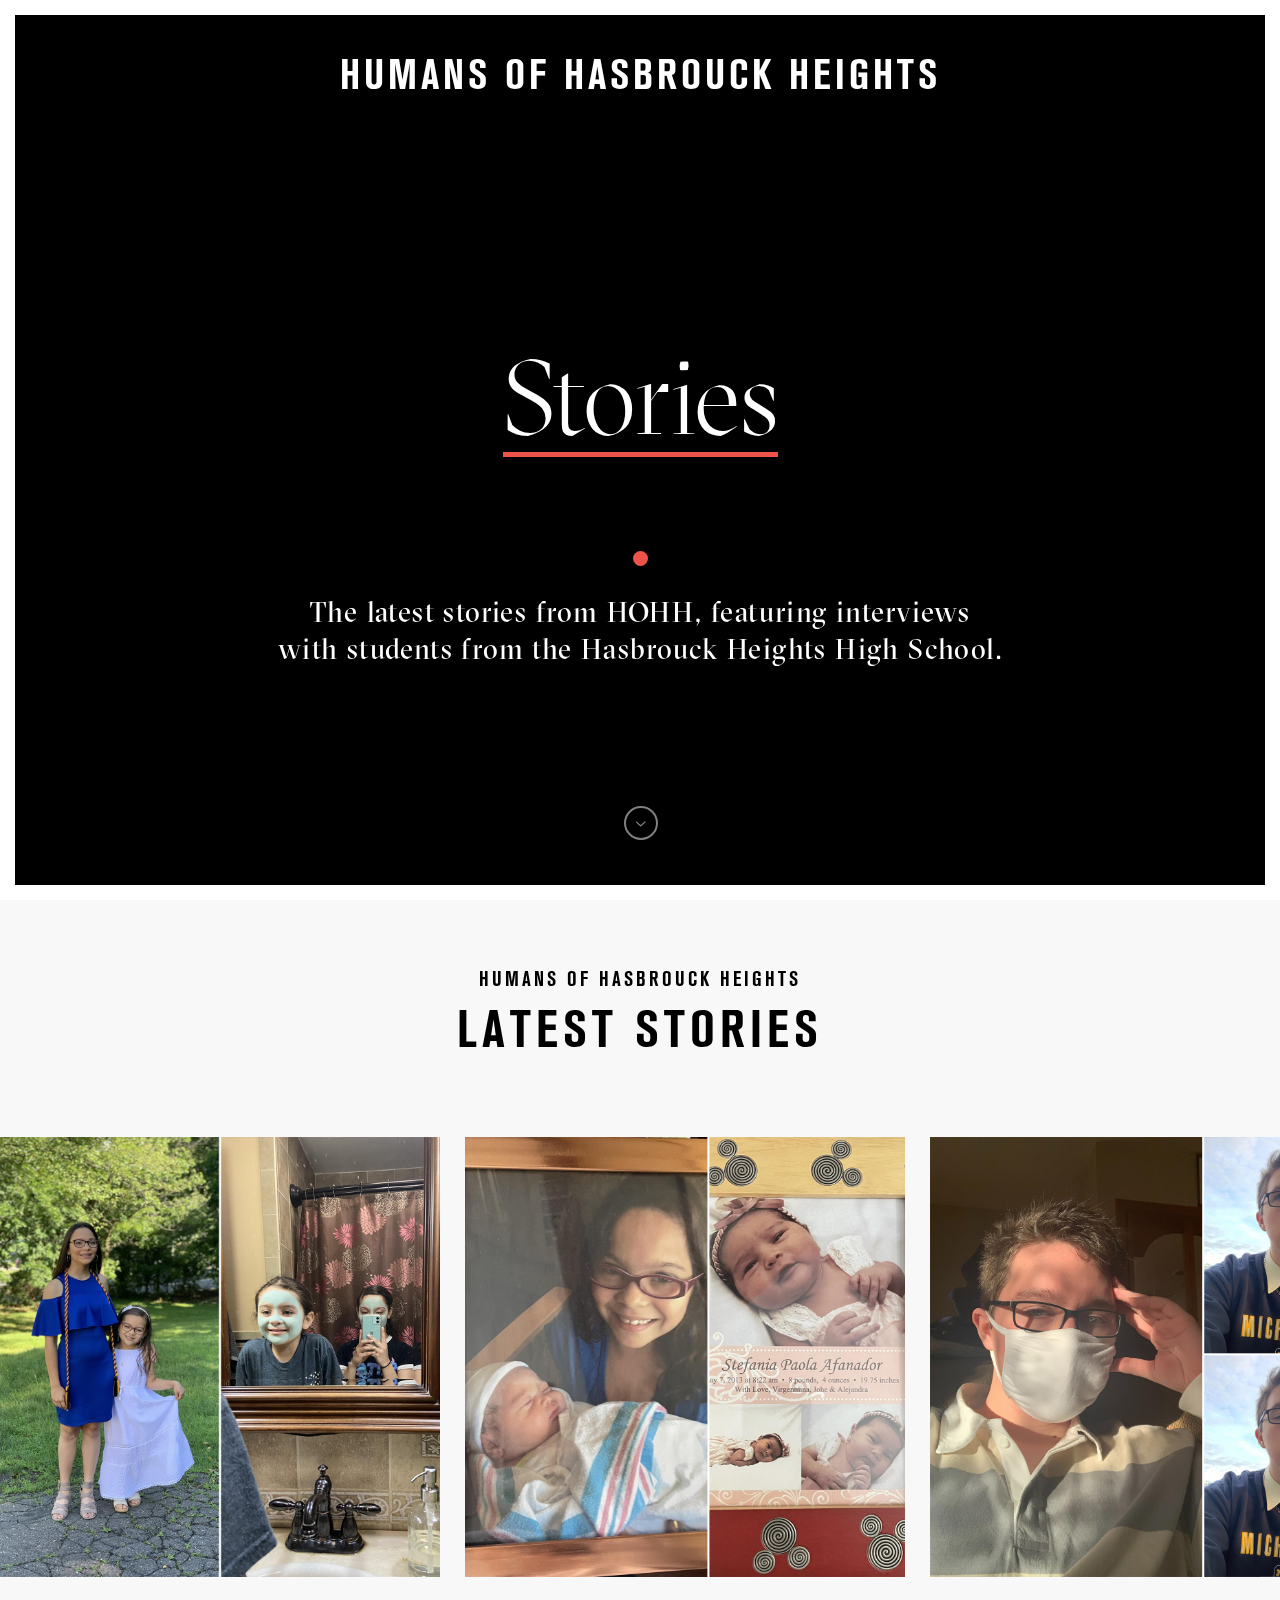
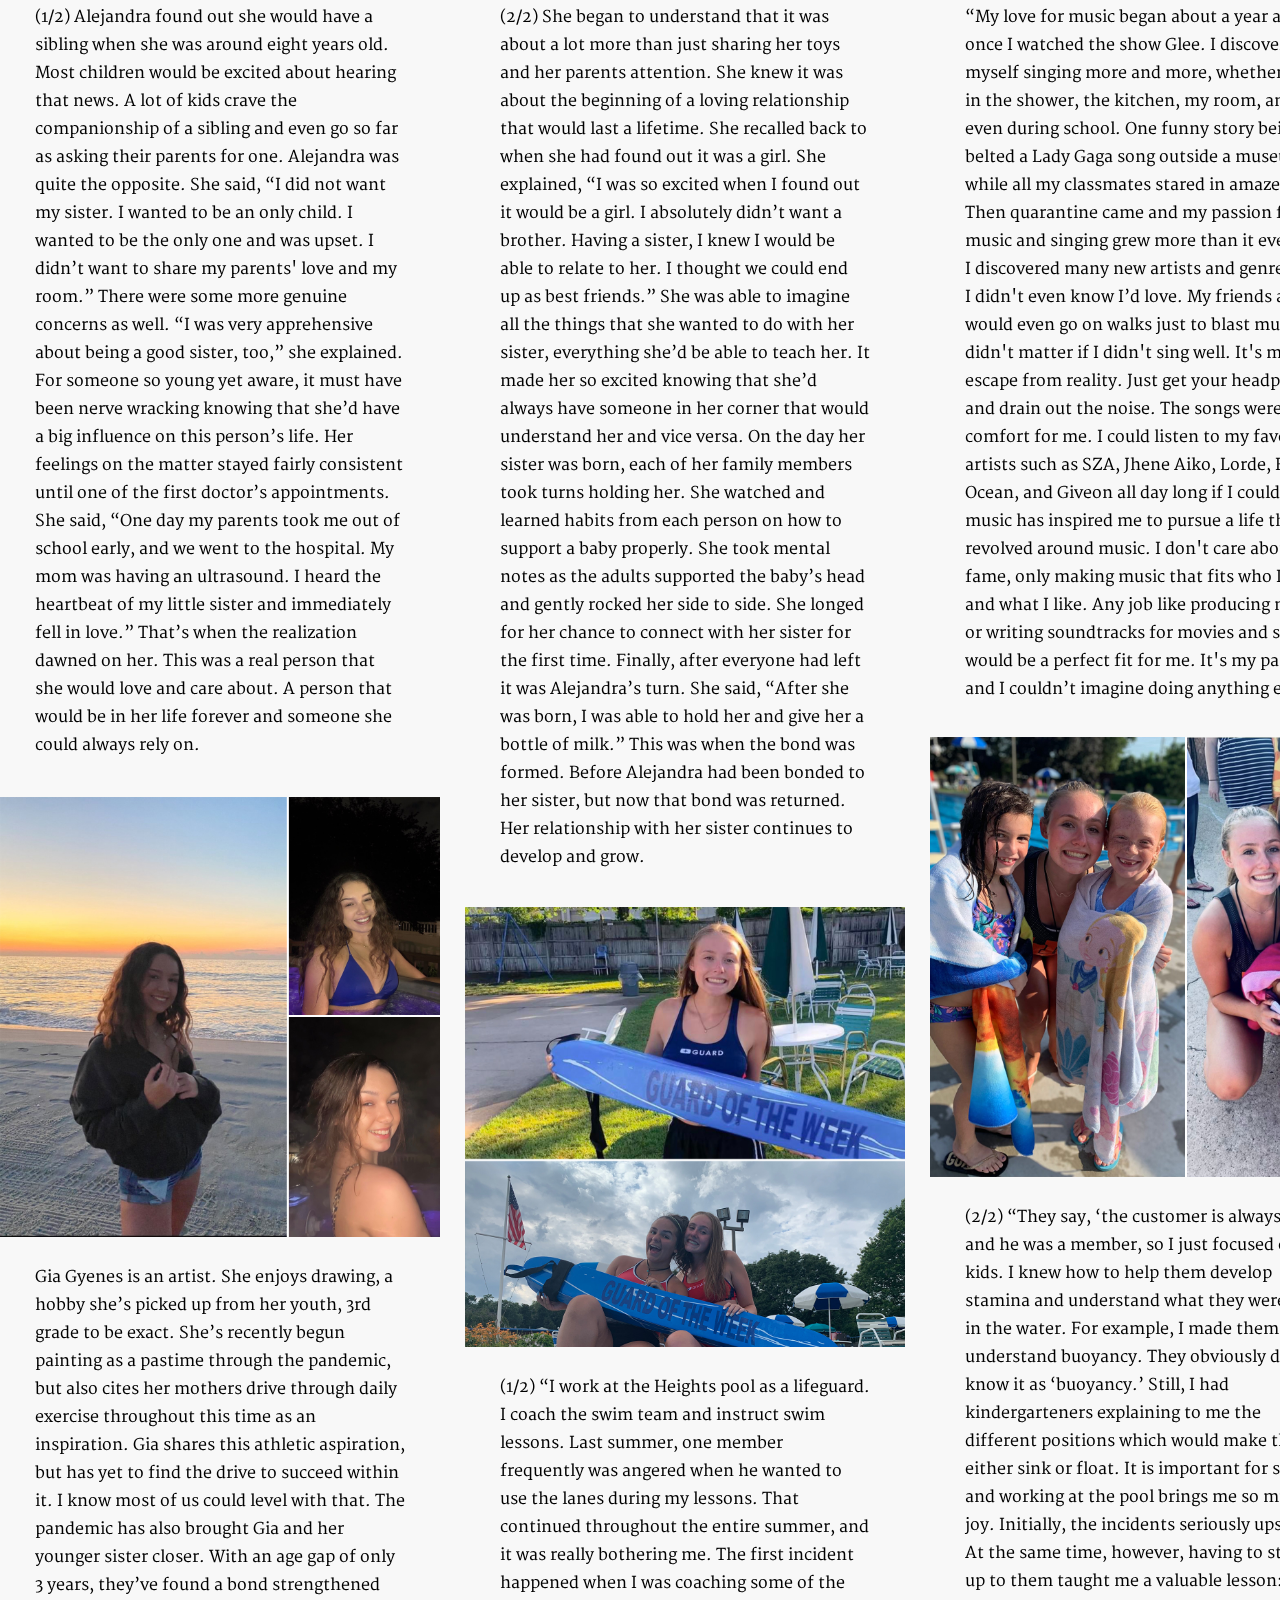
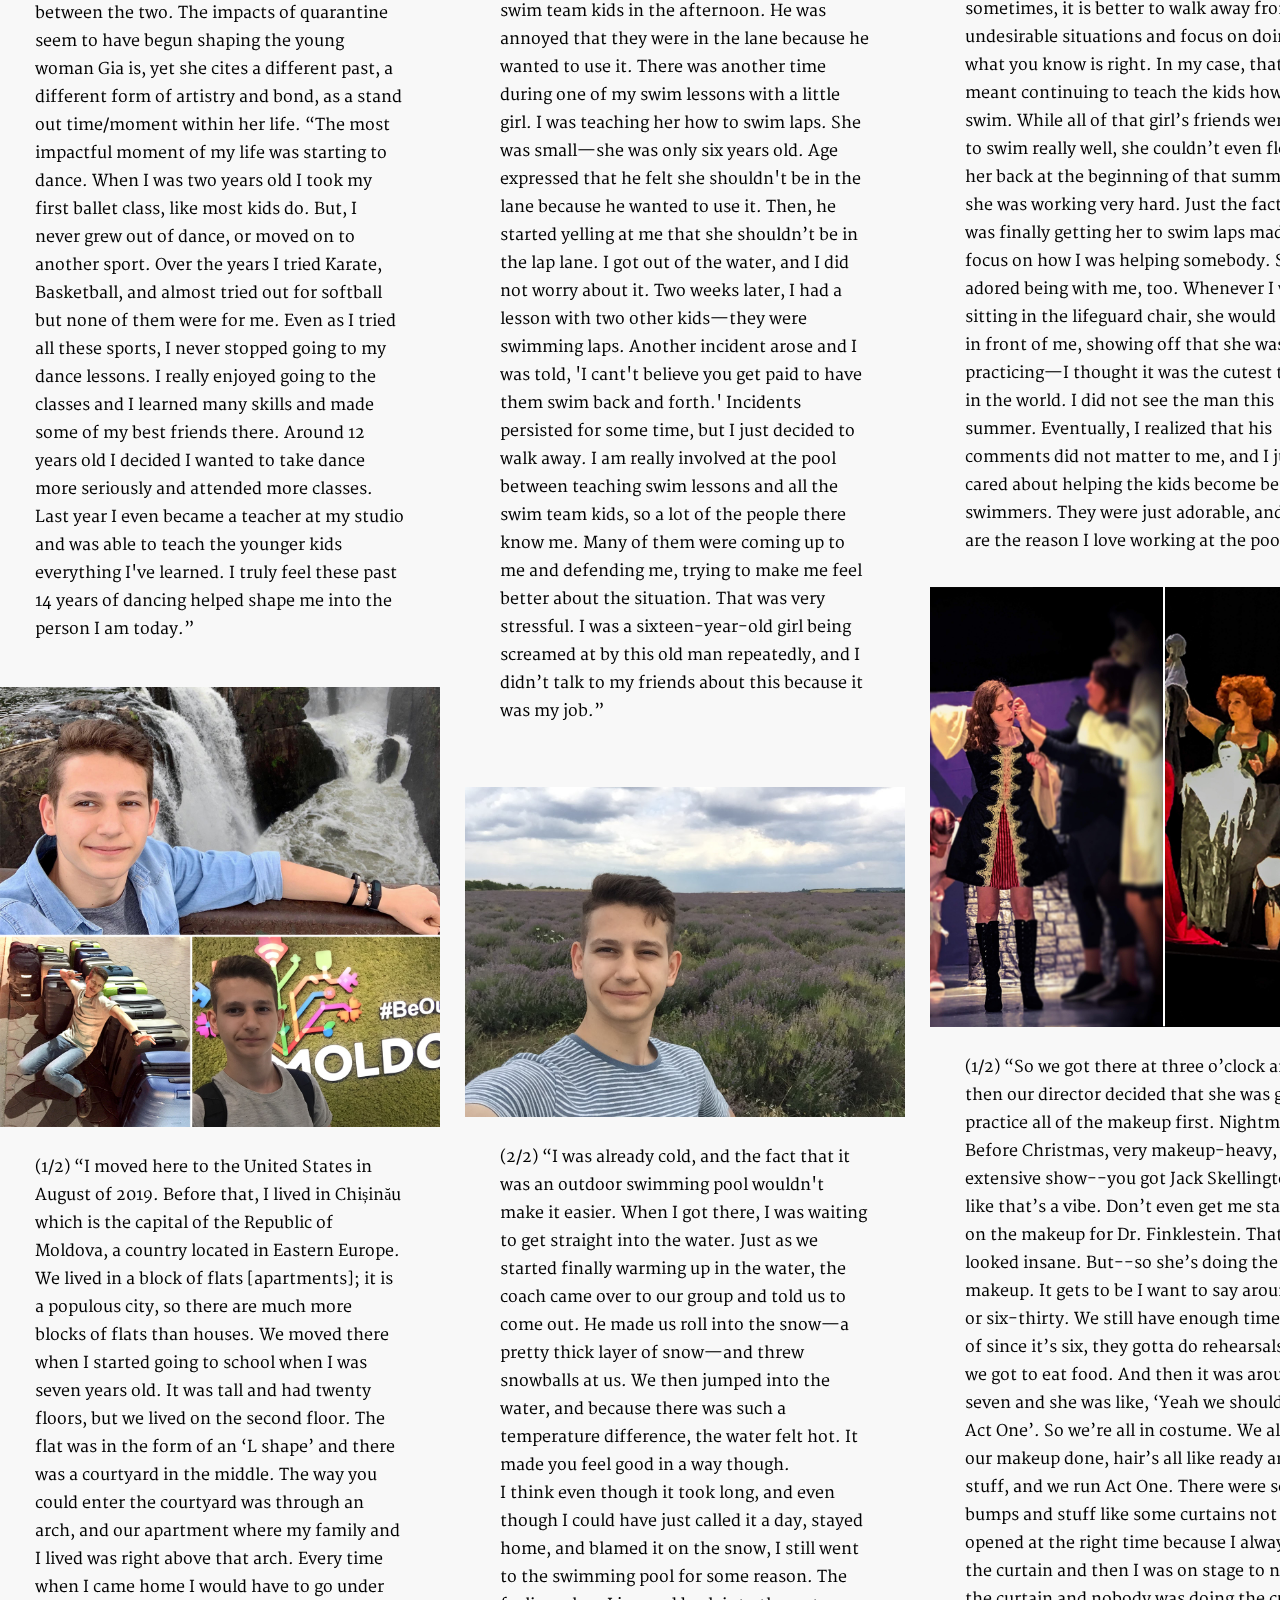
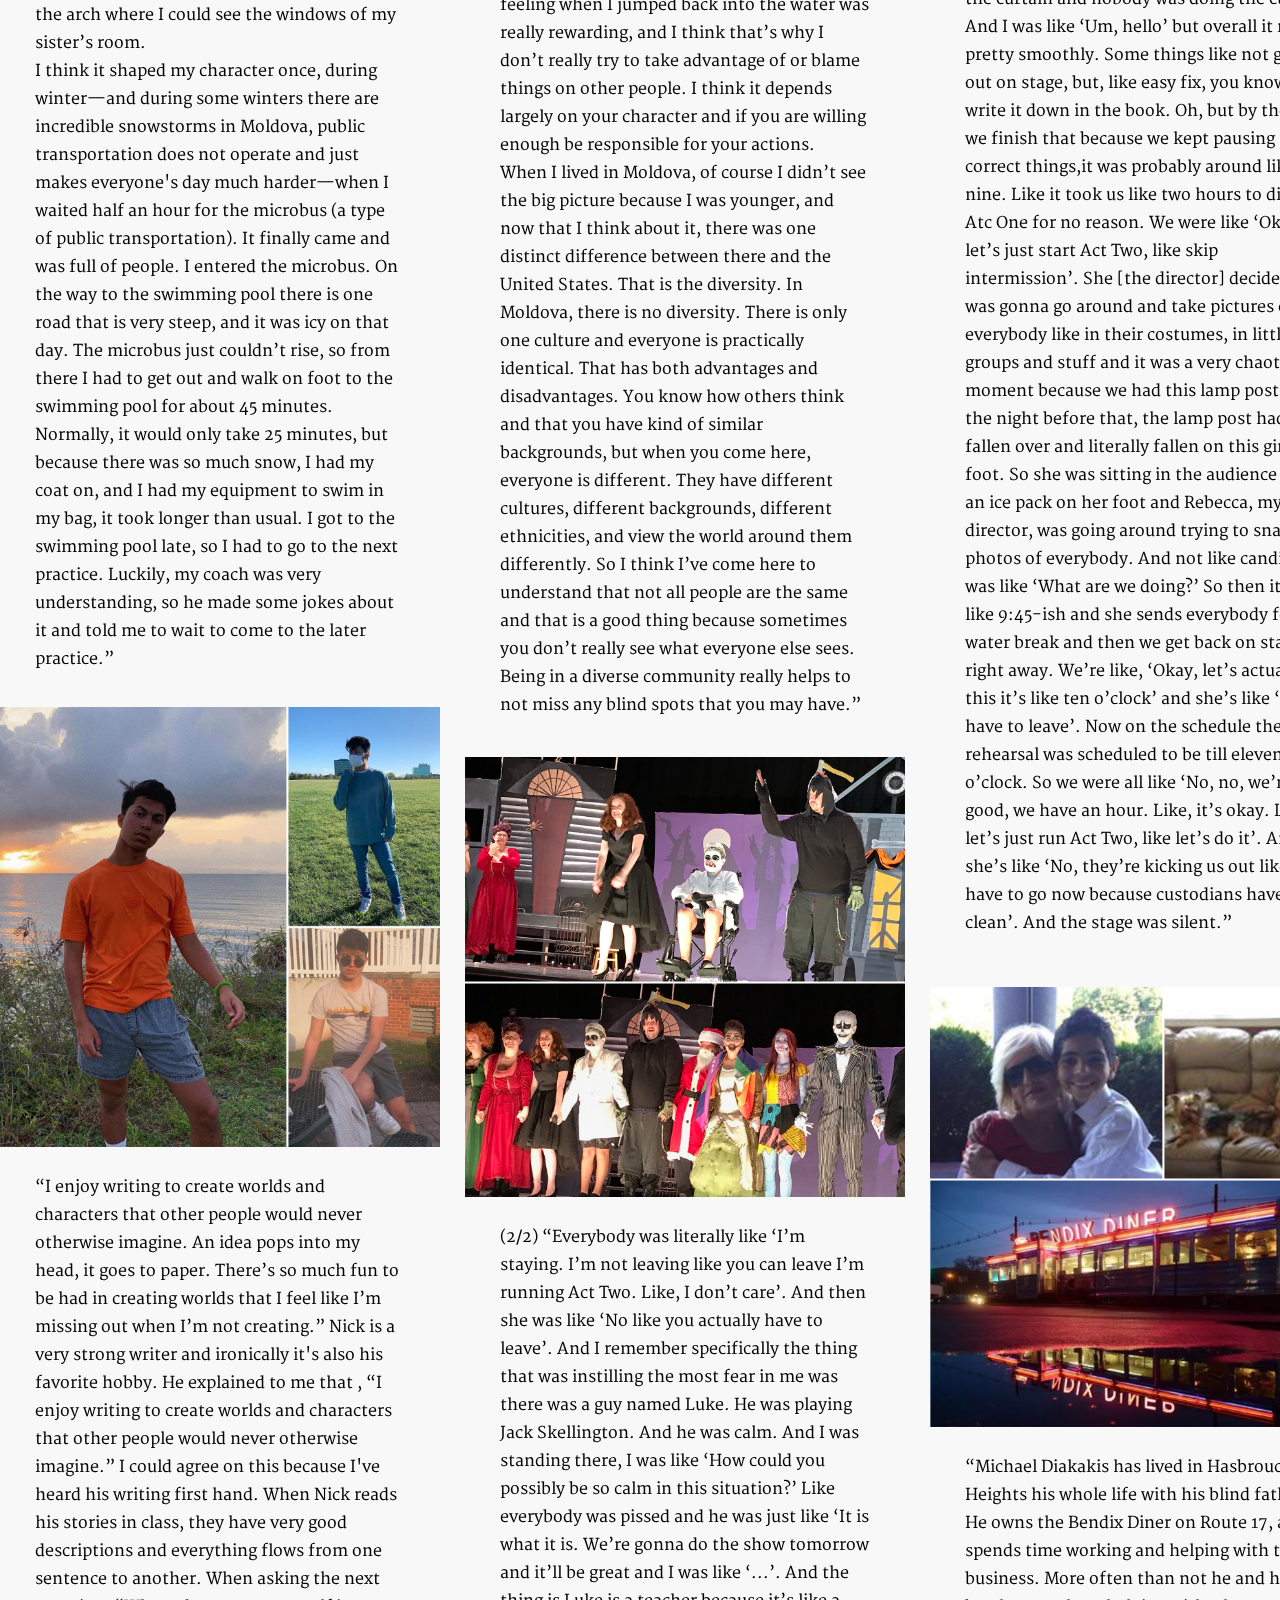
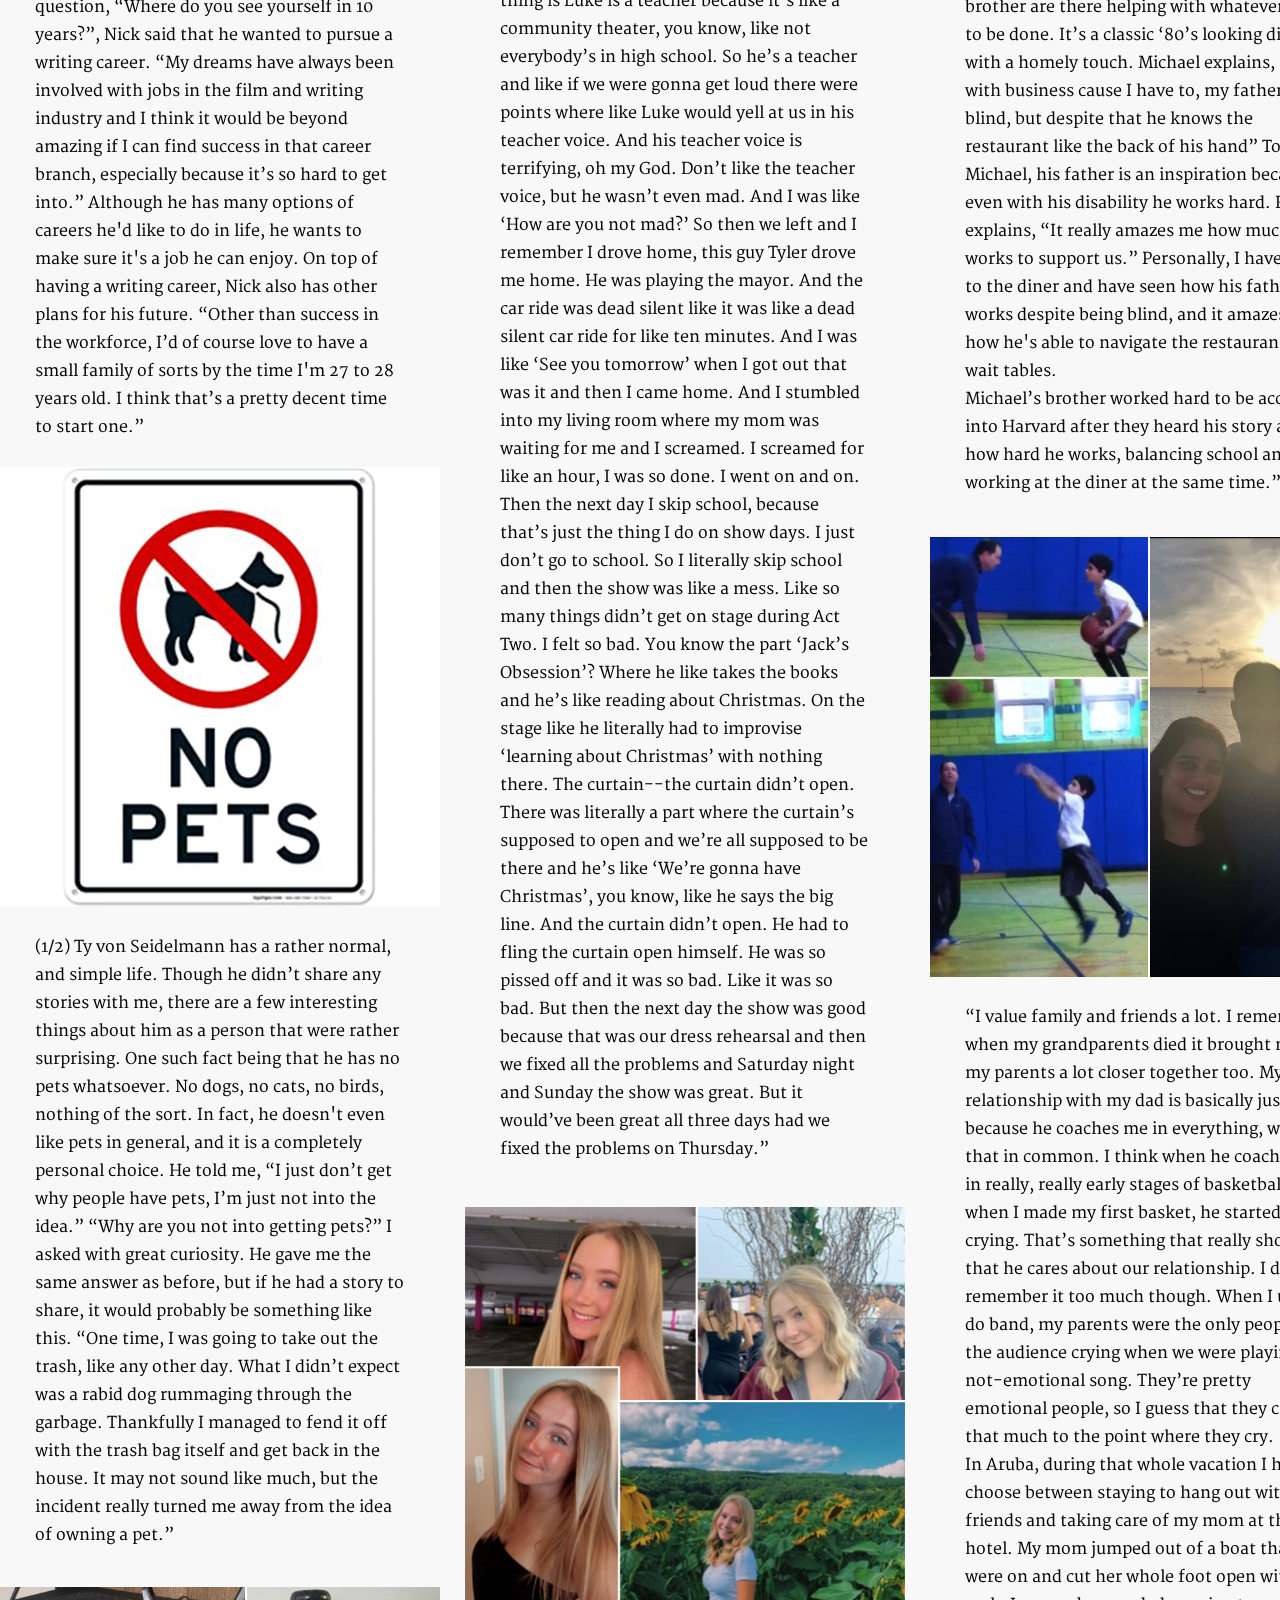
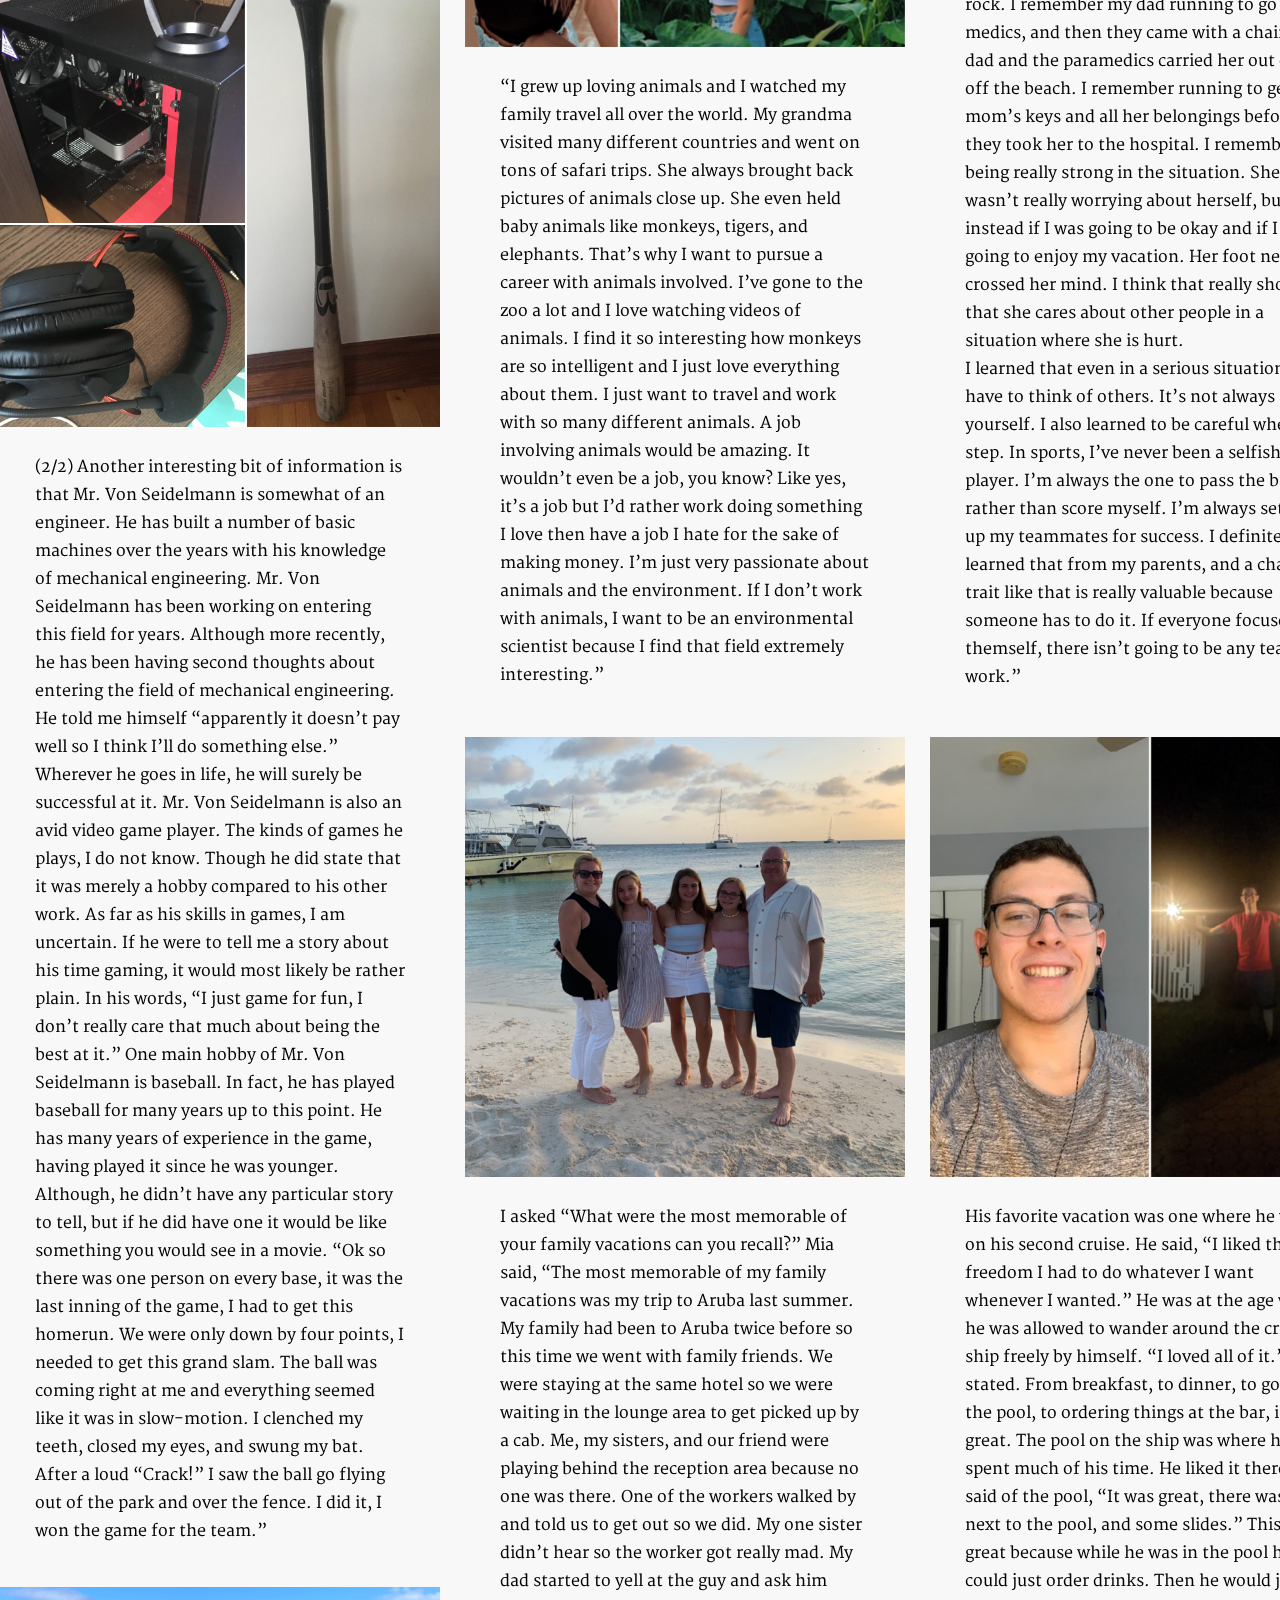
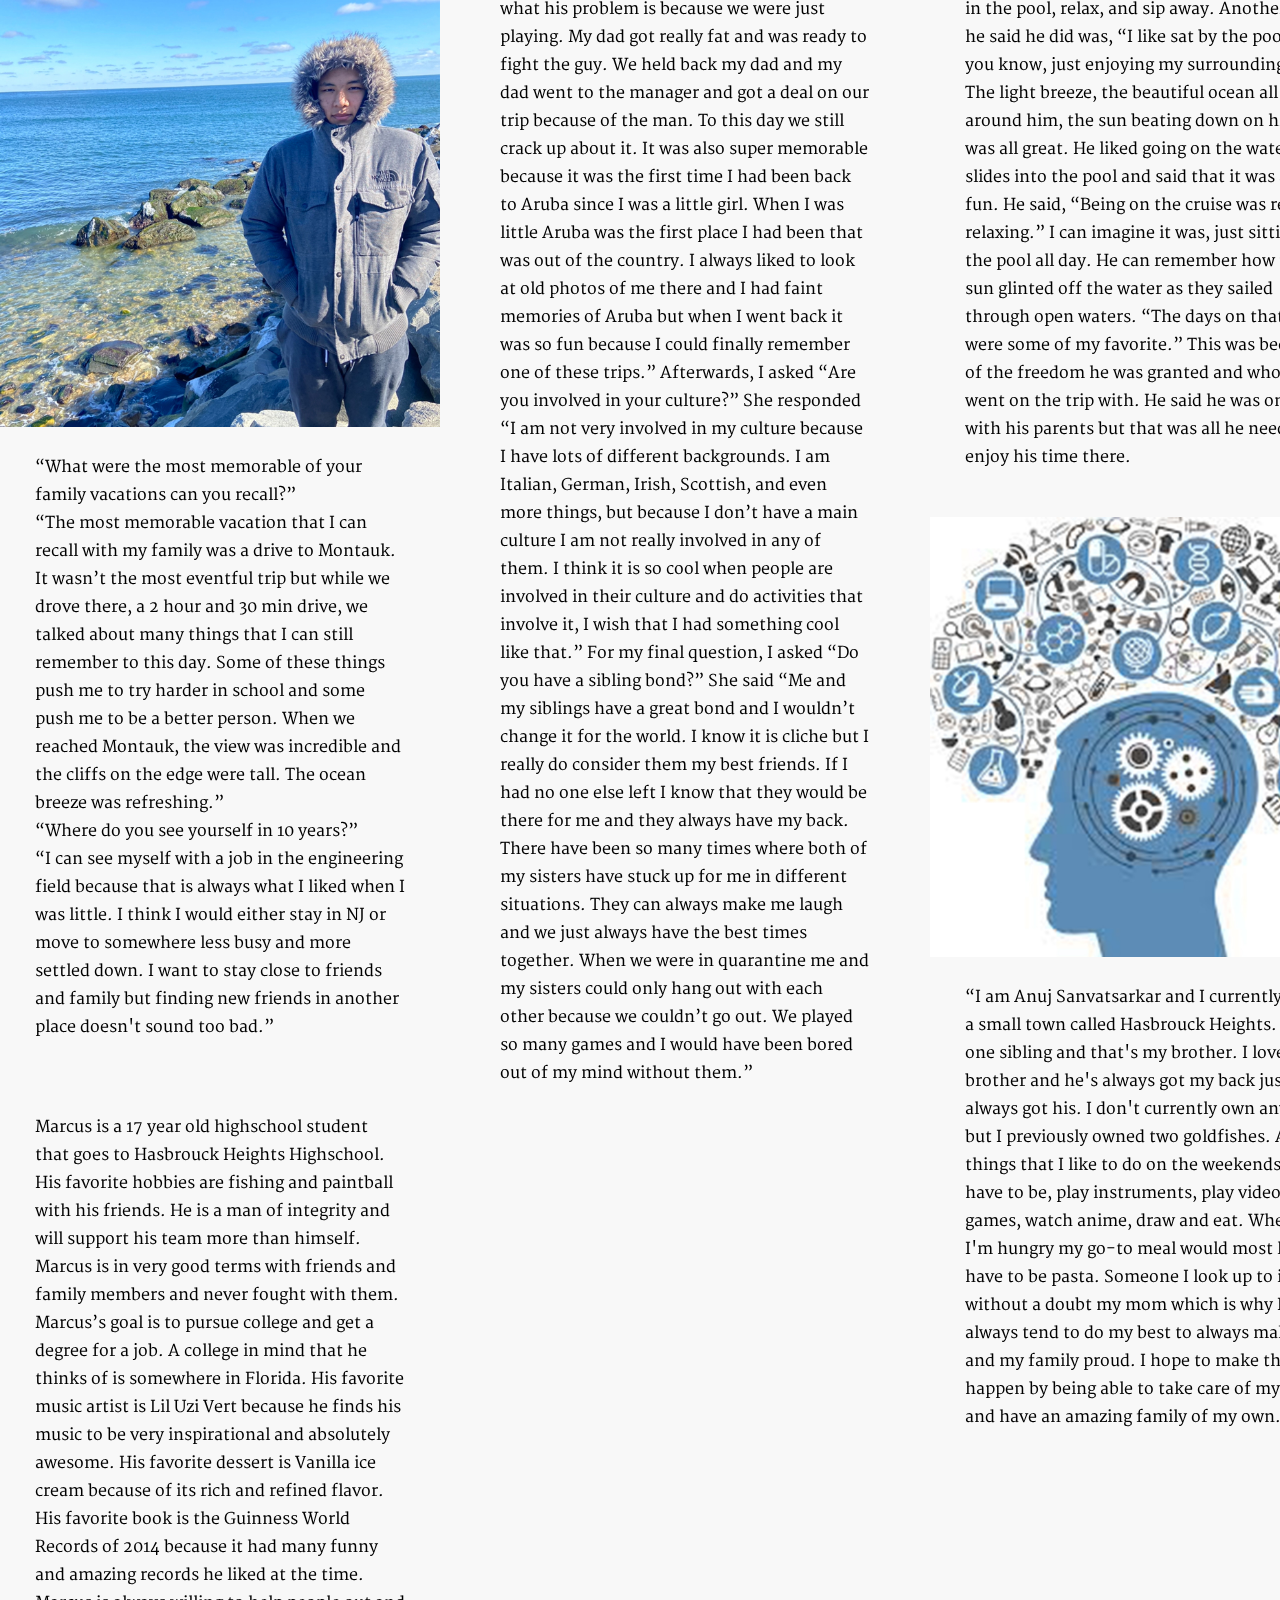
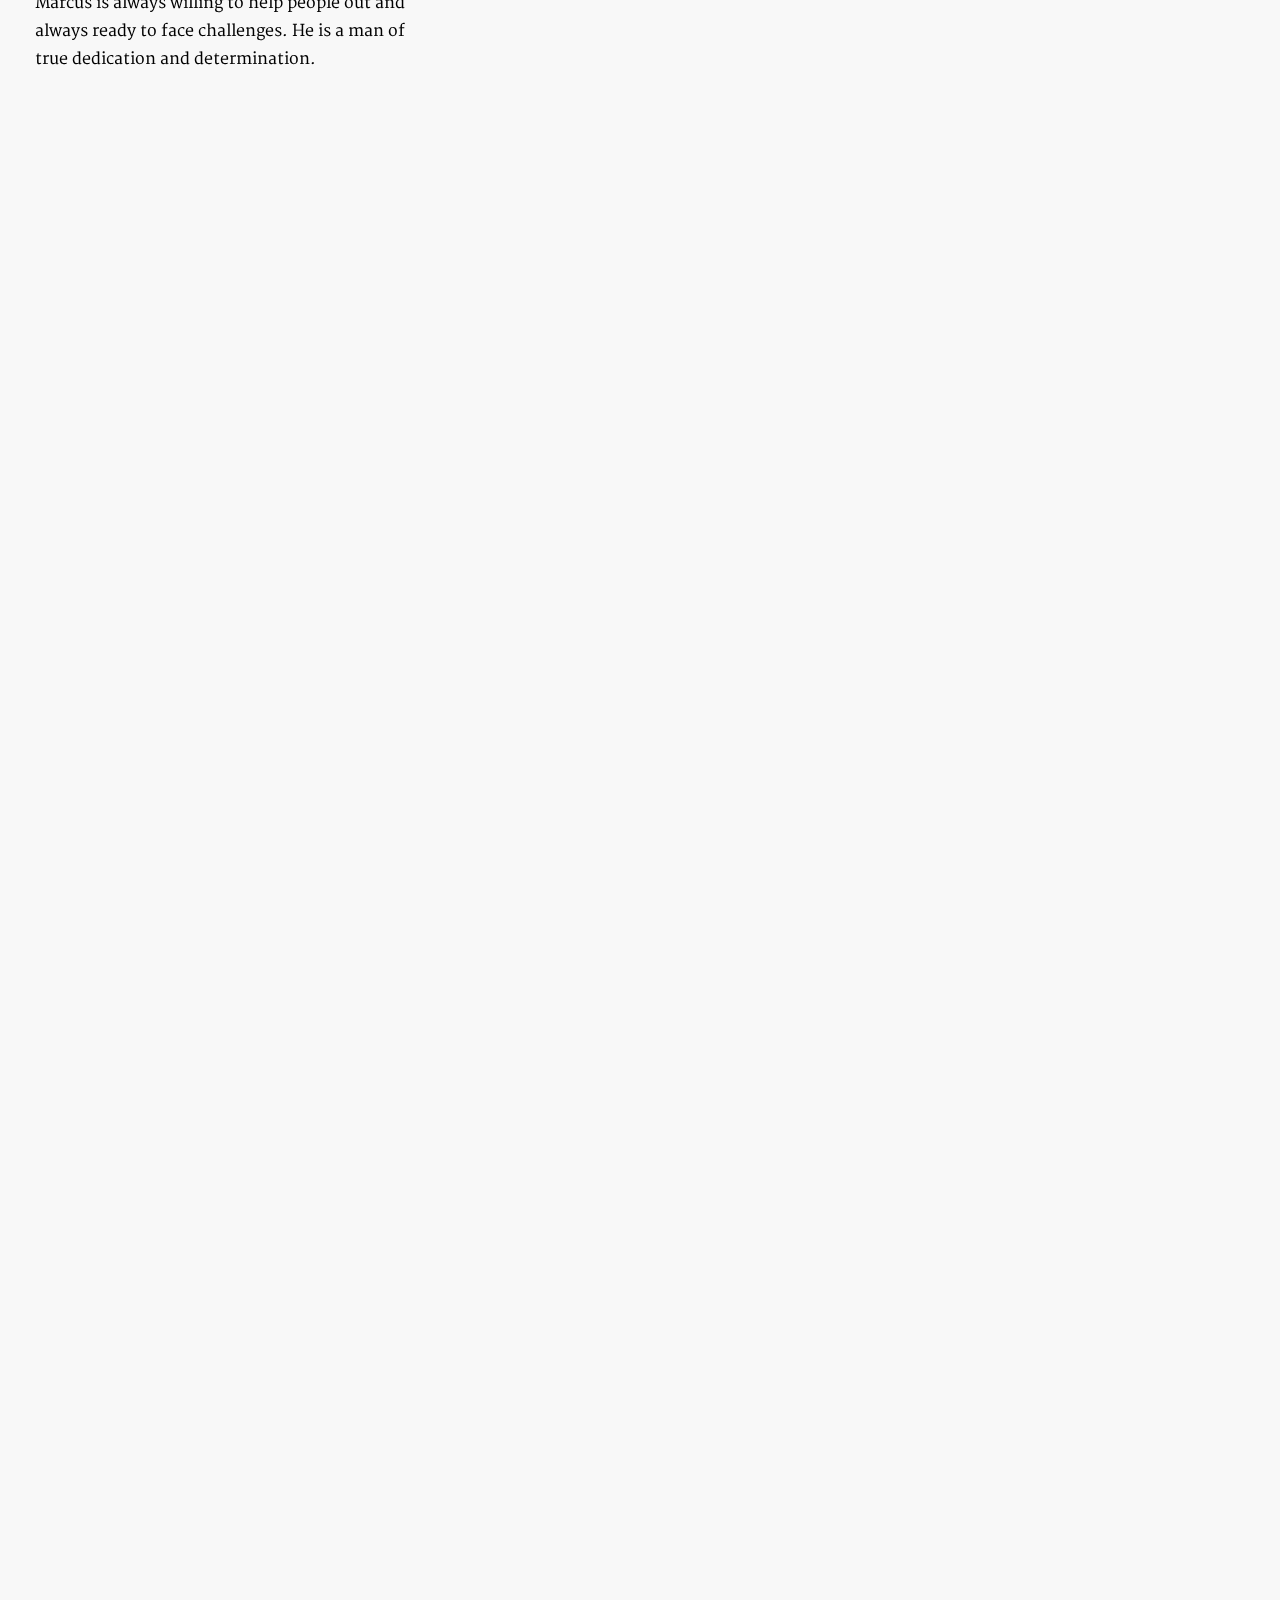
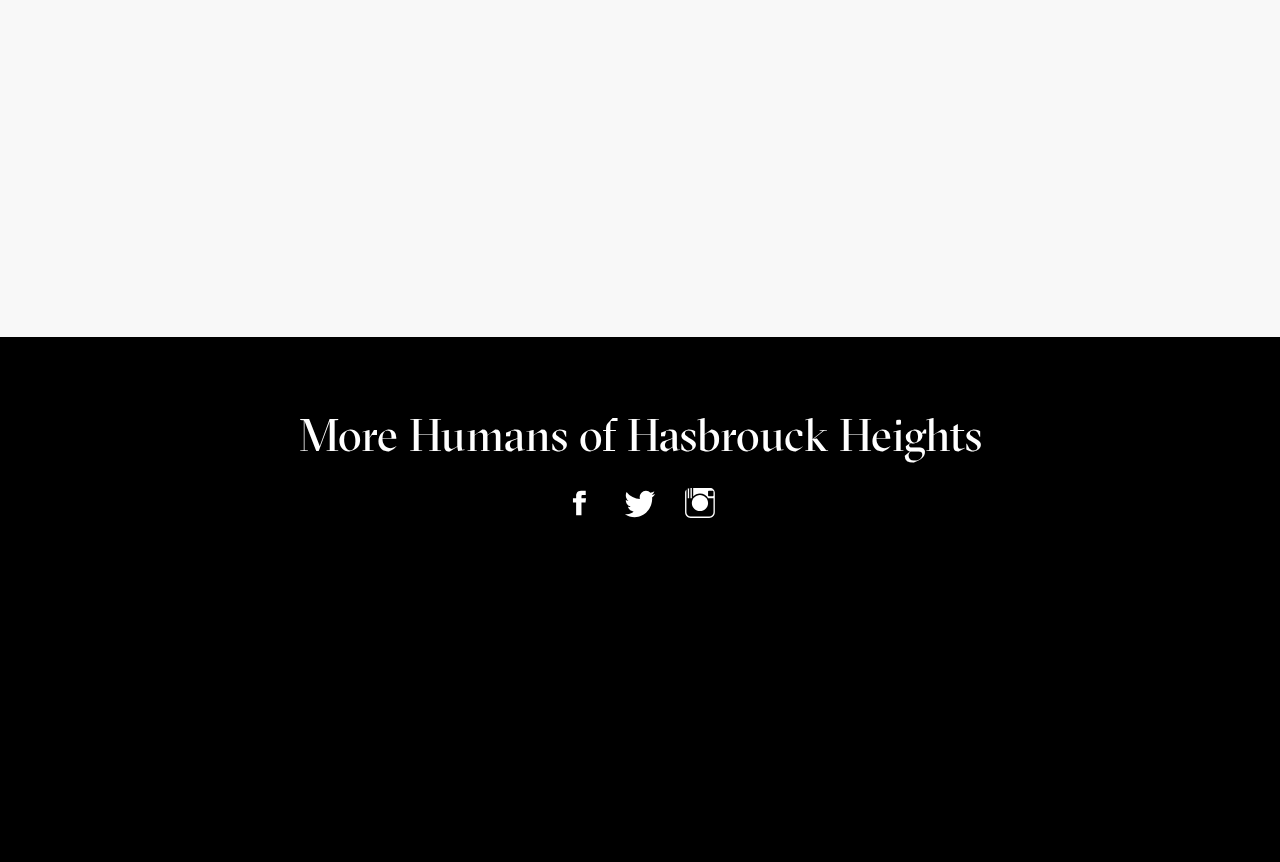
==== commit 8efbc04d: "Add files via upload" ====
--- a/index.html
+++ b/index.html
@@ -1,209 +1,2099 @@
 <!DOCTYPE html>
 <!-- saved from url=(0032)https://www.humansofnewyork.com/ -->
-<html lang="en"><head><meta http-equiv="Content-Type" content="text/html; charset=UTF-8"><script src="./Humans of HH_files/sdk.js.download" async="" crossorigin="anonymous"></script><script type="text/javascript" async="" src="./Humans of HH_files/ga.js.download"></script><script id="facebook-jssdk" src="./Humans of HH_files/sdk.js(1).download"></script><script>var __pbpa = true;</script><script>var translated_warning_string = 'Warning: Never enter your Tumblr password unless \u201chttps://www.tumblr.com/login\u201d\x0ais the address in your web browser.\x0a\x0aYou should also see a green \u201cTumblr, Inc.\u201d identification in the address bar.\x0a\x0aSpammers and other bad guys use fake forms to steal passwords.\x0a\x0aTumblr will never ask you to log in from a user\u2019s blog.\x0a\x0aAre you absolutely sure you want to continue?';</script><script type="text/javascript" language="javascript" src="./Humans of HH_files/pre_tumblelog.js.download"></script><!-- doctype html --><!-- META --><title>Humans of Hasbrouck Heights</title><style>figure{margin:0}.tmblr-iframe{position:absolute}.tmblr-iframe.hide{display:none}.tmblr-iframe--amp-cta-button{visibility:hidden;position:fixed;bottom:10px;left:50%;transform:translateX(-50%);z-index:100}.tmblr-iframe--amp-cta-button.tmblr-iframe--loaded{visibility:visible;animation:iframe-app-cta-transition .2s ease-out}</style><link rel="stylesheet" media="screen" href="./Humans of HH_files/index.build.css"><link rel="shortcut icon" href="https://nj50000181.schoolwires.net/cms/lib/NJ50000181/Centricity/Domain/4/favicon1.ico"><link rel="alternate" type="application/rss+xml" href="https://www.humansofnewyork.com/rss"><meta name="description" content=""><meta name="viewport" content="width=device-width, initial-scale=1"><!-- Facebook Shenanigans --><meta property="og:site_name" content="Humans of New York"><meta property="fb:app_id" content="153076344778890"> 
-        
-        <!----><meta property="og:title" content="Humans of New York"><meta property="og:type" content="blog"><meta property="og:url" content="https://www.humansofnewyork.com/"><meta property="og:description" content="Humans of New York "><meta property="og:image" content="https://s3.amazonaws.com/tholman.com/hony/meta-img/sharing-home.jpg"><!----><!-- Libs --><script src="./Humans of HH_files/jquery.min.js.download"></script><script src="./Humans of HH_files/jquery-ui.min.js.download"></script><script src="./Humans of HH_files/isotope.pkgd.min.js.download"></script><script src="./Humans of HH_files/d3.v3.min.js.download"></script><script src="./Humans of HH_files/d3.geo.projection.v0.min.js.download"></script><script src="./Humans of HH_files/topojson.v1.min.js.download"></script><script type="text/javascript" src="./Humans of HH_files/font-spy.js.download"></script><!-- JS --><script type="text/javascript"> var HONY = {} </script><!-- This is the stories data --><script type="text/javascript" id="post-data-json" src="./Humans of HH_files/storydata4.js.download"></script><script type="text/javascript" id="post-data-json" src="./Humans of HH_files/oldmain.js.download"></script><link rel="stylesheet" href="./Humans of HH_files/index.css"><link rel="alternate" href="android-app://com.tumblr/tumblr/x-callback-url/blog?blogName=humansofnewyork%26postID=635936260449599488"><link rel="alternate" href="ios-app://305343404/tumblr/x-callback-url/blog?blogName=humansofnewyork&amp;postID=635936260449599488"><link rel="alternate" type="application/json+oembed" href="https://www.tumblr.com/oembed/1.0?url=https://www.humansofnewyork.com/post/635936260449599488/mom-and-him-are-obsessed-with-each-other-they" title="“Mom and him are obsessed with each other. They met when they were eighteen. And they’re always hugging, and kissing, and dancing in the kitchen. So we grew up around a lot of love. But Dad has always been more of the ‘Acts of Service’ type. Every..."><script src="./Humans of HH_files/tumblelog_post_message_queue.js.download"></script><!-- TWITTER TAGS --><meta name="twitter:site" content="tumblr"><meta name="twitter:card" content="summary"><meta name="twitter:description" content="humansofnewyork"><meta name="twitter:title" content="humansofnewyork"><meta name="twitter:app:name:iphone" content="Tumblr"><meta name="twitter:app:name:ipad" content="Tumblr"><meta name="twitter:app:name:googleplay" content="Tumblr"><meta name="twitter:app:id:iphone" content="305343404"><meta name="twitter:app:id:ipad" content="305343404"><meta name="twitter:app:id:googleplay" content="com.tumblr"><meta name="twitter:app:url:iphone" content="tumblr://x-callback-url/blog?blogName=humansofnewyork&amp;referrer=twitter-cards"><meta name="twitter:app:url:ipad" content="tumblr://x-callback-url/blog?blogName=humansofnewyork&amp;referrer=twitter-cards"><meta name="twitter:app:url:googleplay" content="tumblr://x-callback-url/blog?blogName=humansofnewyork&amp;referrer=twitter-cards"><!-- GOOGLE CAROUSEL --><script type="application/ld+json">
-	{"@type":"ItemList","url":"https:\/\/www.humansofnewyork.com","itemListElement":[{"@type":"ListItem","position":1,"url":"https:\/\/www.humansofnewyork.com\/post\/637055832933171200\/22-kathy-and-tom-kept-their-promises-they"},{"@type":"ListItem","position":2,"url":"https:\/\/www.humansofnewyork.com\/post\/637054411289575424\/%C2%BD-i-found-out-i-was-pregnant-the-day-before-my"},{"@type":"ListItem","position":3,"url":"https:\/\/www.humansofnewyork.com\/post\/636869046145515520\/ive-blacked-a-lot-of-it-out-but-i-do-remember"},{"@type":"ListItem","position":4,"url":"https:\/\/www.humansofnewyork.com\/post\/636867613708943360\/they-almost-went-home-many-times-before-i-was"},{"@type":"ListItem","position":5,"url":"https:\/\/www.humansofnewyork.com\/post\/636595352778227712\/we-will-rebuild-her-at-5-am-this-morning-i"},{"@type":"ListItem","position":6,"url":"https:\/\/www.humansofnewyork.com\/post\/636591254104309760\/from-the-outside-i-was-a-great-student-i"},{"@type":"ListItem","position":7,"url":"https:\/\/www.humansofnewyork.com\/post\/635959848321859584\/77-mickeys-memorial-was-well-attended-there"},{"@type":"ListItem","position":8,"url":"https:\/\/www.humansofnewyork.com\/post\/635959209013526528\/67-mickey-had-always-been-a-bit-of-a-miracle"},{"@type":"ListItem","position":9,"url":"https:\/\/www.humansofnewyork.com\/post\/635958607700164608\/57-selling-that-painting-was-the-spark-that"},{"@type":"ListItem","position":10,"url":"https:\/\/www.humansofnewyork.com\/post\/635958022875824128\/47-mickey-once-had-dreams-of-being-a-fine"},{"@type":"ListItem","position":11,"url":"https:\/\/www.humansofnewyork.com\/post\/635957295315124224\/37-michael-was-the-love-of-mickeys-life-and"},{"@type":"ListItem","position":12,"url":"https:\/\/www.humansofnewyork.com\/post\/635952904817278976\/27-that-night-my-parents-drove-up-from-baton"},{"@type":"ListItem","position":13,"url":"https:\/\/www.humansofnewyork.com\/post\/635938976410288128\/17-sometimes-ill-visit-mediums-and-almost"},{"@type":"ListItem","position":14,"url":"https:\/\/www.humansofnewyork.com\/post\/635937070945337344\/once-again-amazon-is-offering-a-coupon-bringing"},{"@type":"ListItem","position":15,"url":"https:\/\/www.humansofnewyork.com\/post\/635936260449599488\/mom-and-him-are-obsessed-with-each-other-they"}],"@context":"http:\/\/schema.org"}</script><link rel="canonical" href="https://www.humansofnewyork.com/"><script async="" src="./Humans of HH_files/showads.js.download"></script><style type="text/css">.knight-rider-loader{line-height:0;white-space:nowrap;width:78px}.knight-rider-loader.small{width:39px}.knight-rider-loader.centered{position:absolute;top:50%;left:50%;transform:translate(-50%,-50%)}.knight-rider-loader.h-centered{position:absolute;top:0;left:50%;transform:translateX(-50%)}.knight-rider-bar{display:none;width:20px;height:20px;margin:0 3px;border-radius:5px;opacity:.5;background-color:#d0d0d0}.small>.knight-rider-bar{width:10px;height:10px;margin-left:2px;margin-right:1px;border-radius:2px}.animate>.knight-rider-bar{display:inline-block;animation:knight-rider-oscillate ease-in-out .3s infinite alternate}.knight-rider-bar:first-child{animation-delay:-.2s}.knight-rider-bar:nth-child(2){animation-delay:-.1s}@keyframes knight-rider-oscillate{0%{opacity:.5;transform:scaleY(1)}to{opacity:1;transform:scaleY(1.4)}}.tmblr-iframe{position:absolute}.tmblr-iframe.hide{display:none}.tmblr-pano-lightbox-container .tmblr-iframe--pano-lightbox{z-index:8675309;position:fixed;top:0;left:0;right:0;bottom:0;width:100%;height:100%;display:none}.tmblr-pano-lightbox-container .tmblr-iframe-preloader-container{z-index:8675310;position:fixed;bottom:0;width:100%;height:100%;background:rgba(0,0,0,.92)}.tmblr-pano-lightbox-container .tmblr-pano-lightbox{display:block}.tmblr-pano-lightbox-container .tmblr-pano-lightbox--preloading{display:none}.tmblr-iframe--controls-phone-container{padding-top:43px}.tmblr-iframe--controls-phone-container .t-logo{display:none}.tmblr-iframe--controls,.tmblr-iframe--mobile-logged-in-controls{position:fixed}.tmblr-iframe--controls.iframe-controls--desktop,.tmblr-iframe--mobile-logged-in-controls.iframe-controls--desktop{top:0;right:0;width:40%;min-width:200px;height:36px;z-index:100}.tmblr-iframe--controls.iframe-controls--phone-mobile,.tmblr-iframe--mobile-logged-in-controls.iframe-controls--phone-mobile{top:0;left:0;width:100%;height:44px;padding-right:8px;z-index:10}.tmblr-iframe--controls.iframe-controls--tablet-mobile,.tmblr-iframe--mobile-logged-in-controls.iframe-controls--tablet-mobile{top:0;right:0;width:235px;height:36px;z-index:2147483646}.tmblr-iframe--desktop-logged-in-controls{position:fixed}.tmblr-iframe--desktop-logged-in-controls.iframe-controls--desktop{right:0;top:0;z-index:100}.tmblr-iframe--unified-controls{position:fixed;top:0;right:0;left:0;width:100%;height:0;z-index:100}.tmblr-iframe-compact .tmblr-iframe--unified-controls{left:auto}@media screen and (max-device-width:568px){.tmblr-iframe-overlay.tmblr-iframe-full-width .no-image:not(.avatar-hidden) #header{padding-top:140px}}.tmblr-iframe-overlay.tmblr-iframe-full-width:not(.tmblr-iframe-themed) .top-blog-header .header-image.cover.loaded:after{display:none}.tmblr-iframe-overlay.tmblr-iframe-full-width:not(.tmblr-iframe-themed) .tmblr-iframe--unified-controls{background-image:linear-gradient(180deg,rgba(0,0,0,.4) 0,transparent);padding-bottom:10px;transition:padding-bottom .1s linear}.tmblr-iframe-overlay.tmblr-iframe-full-width:not(.tmblr-iframe-themed) .tmblr-iframe--unified-controls.tmblr-iframe--below-header{padding-bottom:0}.tmblr-iframe--follow-teaser{position:fixed;bottom:0;right:0;z-index:100;display:none}.tmblr-iframe--follow-teaser.open{display:block}.tmblr-iframe--follow-teaser.sticky-ad-visible{bottom:310px}@keyframes iframe-app-cta-transition{0%{opacity:0;bottom:-2em}to{opacity:1}}@keyframes iframe-app-cta-dismiss-transition{0%{opacity:1;transform:translateY(0)}to{opacity:0;transform:translateY(2em)}}.tmblr-iframe--app-cta-button{position:fixed;bottom:0;left:0;width:100%;visibility:hidden;z-index:100}.tmblr-iframe--app-cta-button body,.tmblr-iframe--app-cta-button html{margin:0}.tmblr-iframe--app-cta-button.tmblr-iframe--loaded{visibility:visible;animation:iframe-app-cta-transition .2s ease-out}@keyframes iframe-gdpr-banner-transition{0%{opacity:0!important;bottom:-2em!important}to{opacity:1!important}}@keyframes iframe-gdpr-banner-dismiss-transition{0%{opacity:1!important;transform:translateY(0)!important}to{opacity:0!important;transform:translateY(2em)!important}}body.android,body.ios{padding-bottom:50px!important}iframe.tmblr-iframe--gdpr-banner{position:fixed!important;bottom:0!important;left:50%!important;width:100%!important;transform:translateX(-50%)!important;border-right:1px solid #001935;z-index:100!important}iframe.tmblr-iframe--gdpr-banner.tmblr-iframe--loaded{animation:iframe-gdpr-banner-transition .2s ease-out!important}body.ios iframe.tmblr-iframe--gdpr-banner{bottom:30px!important}.tmblr-lightbox{position:fixed;top:0;bottom:0;left:0;right:0;z-index:8675309;overflow:hidden;background-color:hsla(0,0%,7%,.92)}.tmblr-lightbox .vignette{position:absolute;width:100%;height:100%;left:0;top:0;right:0;bottom:0;z-index:8675308;background-size:100% 100%}.tmblr-lightbox .lightbox-image-container{position:absolute;z-index:8675310;cursor:pointer}.tmblr-lightbox .lightbox-image-container.single-image{cursor:default}.tmblr-lightbox .lightbox-image{border-radius:3px;box-shadow:0 4px 30px #000;border-width:0;background-color:transparent}.tmblr-lightbox .lightbox-image.hide{display:none}.tmblr-lightbox .lightbox-image.placeholder{background-color:hsla(0,0%,100%,.05)}.tmblr-lightbox .lightbox-caption{position:absolute;text-align:center;font-family:Helvetica Neue,HelveticaNeue,Helvetica,Arial,sans-serif;font-size:17px;font-weight:700;color:#fff;padding-top:20px;text-shadow:0 4px 30px #000;display:inline-block;text-rendering:optimizeLegibility}.tmblr-lightbox .lightbox-caption.hide{display:none}.hidden-body{position:relative;left:-99999px;overflow:hidden;background-color:#000}.hidden-body .show-mobile-lightbox{position:fixed;overflow:hidden;width:100%;top:0;left:0;right:0;bottom:0;z-index:8675309}.sticky-ad-wrapper{position:fixed;right:20px;bottom:-330px;border:1px solid #9da6af;border-radius:5px 0 0;background-color:#fff;z-index:100;transition:all .5s ease}.sticky-ad-wrapper .tmblr-iframe--sticky-ad{position:relative;margin-top:10px}.sticky-ad-wrapper.show{bottom:0}.sticky-ad-wrapper .ad-header{line-height:1;margin:5px;text-transform:uppercase;top:4px}.sticky-ad-wrapper .ad-footer,.sticky-ad-wrapper .ad-header{font-size:10px;text-align:center;color:#9da6af;position:relative}.sticky-ad-wrapper .ad-footer{bottom:12px;line-height:100%}.sticky-ad-wrapper .ad-footer a{color:#444;text-decoration:none;border-bottom:0}.sticky-darla-ad{position:fixed;bottom:-315px;right:20px;z-index:100;border-radius:5px 0 0;border:1px solid #9da6af;transition:all .5s ease;padding:10px}.sticky-darla-ad.show{bottom:0}.sticky-darla-ad .ad-close-btn{position:relative;font-weight:900;margin-left:auto;margin-right:-11px;margin-top:-26px;cursor:pointer;width:20px;height:15px;text-align:center;border-radius:5px 5px 0 0;font-size:12px;line-height:1.5;border-top:1px solid #9da6af;border-left:1px solid #9da6af;border-right:1px solid #9da6af}.sticky-darla-ad .ad-close-btn .icon-x{display:none;position:relative;font-size:12px;content:"\D7";color:#9da6af}.sticky-darla-ad .ad-footer{font-size:10px;line-height:1;text-align:center;color:#9da6af}.sticky-darla-ad .ad-footer a{color:#444;padding-left:5px;border-bottom:0;text-decoration:none}.sticky-darla-ad .ad-header{font-size:10px;line-height:1;text-align:center;margin:5px;text-transform:uppercase;color:#9da6af}.nu-optica-sticky-darla-ad{display:none;z-index:100;transition:all .5s ease}.nu-optica-sticky-darla-ad.show{display:block}.nu-optica-sticky-darla-ad.fixed{position:fixed;margin-top:0}.nu-optica-sticky-darla-ad.parked{position:absolute;margin-top:0}.nu-optica-sticky-darla-ad .ad-header{font-size:10px;text-align:center;margin:5px;text-transform:uppercase;color:#9da6af}.nu-optica-sticky-darla-ad .ad-footer,.nu-optica-sticky-darla-ad .ad-header{line-height:1;text-align:left;font-size:12px;font-weight:700}.nu-optica-sticky-darla-ad .ad-footer a{padding-left:5px;border-bottom:0;text-decoration:none}.nu-optica-sticky-darla-ad .ad-footer a:after{content:"\276F";padding-left:4px}.tmblr-iframe--init{width:0;height:0;opacity:0;z-index:-1;pointer-events:none}</style><style type="text/css">.live-photo {
-  position: relative;
-  overflow: hidden;
-  cursor: pointer; }
-  .live-photo video,
-  .live-photo img {
-    display: block;
-    max-width: 100%;
-    pointer-events: none;
-    -ms-touch-action: none;
-        touch-action: none; }
-  .live-photo video {
-    position: absolute;
-    top: 0;
-    right: 0;
-    bottom: 0;
-    left: 0;
-    width: 100%;
-    height: 100%; }
-    .live-photo video::-webkit-media-controls-start-playback-button {
-      display: none; }
-  .live-photo .live-photo-icon {
-    display: block;
-    position: absolute;
-    top: 12px;
-    left: 12px;
-    width: 24px;
-    height: 24px;
-    background: url("data:image/svg+xml;charset=utf-8,%3Csvg width='48' height='48' viewBox='0 0 48 48' xmlns='http://www.w3.org/2000/svg' fill='%23fff'%3E%3Ctitle%3ELive Photo%3C/title%3E%3Cg fill-rule='evenodd'%3E%3Cpath d='M24 36c6.627 0 12-5.373 12-12s-5.373-12-12-12-12 5.373-12 12 5.373 12 12 12zm0-2c5.523 0 10-4.477 10-10s-4.477-10-10-10-10 4.477-10 10 4.477 10 10 10z'/%3E%3Cpath d='M24 29a5 5 0 1 0 0-10 5 5 0 0 0 0 10zm0-3a2 2 0 1 0 0-4 2 2 0 0 0 0 4zm0-19a1.5 1.5 0 1 0 0-3 1.5 1.5 0 0 0 0 3zm4.788.63a1.5 1.5 0 1 0 0-3 1.5 1.5 0 0 0 0 3zm4.462 1.85a1.5 1.5 0 1 0 0-3 1.5 1.5 0 0 0 0 3zm3.831 2.94a1.5 1.5 0 1 0 0-3 1.5 1.5 0 0 0 0 3zm2.94 3.831a1.5 1.5 0 1 0 0-3 1.5 1.5 0 0 0 0 3zm1.849 4.462a1.5 1.5 0 1 0 0-3 1.5 1.5 0 0 0 0 3zm.63 4.788a1.5 1.5 0 1 0 0-3 1.5 1.5 0 0 0 0 3zm-.63 4.788a1.5 1.5 0 1 0 0-3 1.5 1.5 0 0 0 0 3zm-1.85 4.461a1.5 1.5 0 1 0 0-3 1.5 1.5 0 0 0 0 3zm-2.94 3.831a1.5 1.5 0 1 0 0-3 1.5 1.5 0 0 0 0 3zm-3.831 2.94a1.5 1.5 0 1 0 0-3 1.5 1.5 0 0 0 0 3zm-4.462 1.849a1.5 1.5 0 1 0 0-3 1.5 1.5 0 0 0 0 3zM24 44a1.5 1.5 0 1 0 0-3 1.5 1.5 0 0 0 0 3zm-4.788-.63a1.5 1.5 0 1 0 0-3 1.5 1.5 0 0 0 0 3zm-4.462-1.85a1.5 1.5 0 1 0 0-3 1.5 1.5 0 0 0 0 3zm-3.831-2.94a1.5 1.5 0 1 0 0-3 1.5 1.5 0 0 0 0 3zm-2.94-3.831a1.5 1.5 0 1 0 0-3 1.5 1.5 0 0 0 0 3zM6.13 30.288a1.5 1.5 0 1 0 0-3 1.5 1.5 0 0 0 0 3zM5.5 25.5a1.5 1.5 0 1 0 0-3 1.5 1.5 0 0 0 0 3zm.63-4.788a1.5 1.5 0 1 0 0-3 1.5 1.5 0 0 0 0 3zm1.85-4.462a1.5 1.5 0 1 0 0-3 1.5 1.5 0 0 0 0 3zm2.94-3.831a1.5 1.5 0 1 0 0-3 1.5 1.5 0 0 0 0 3zm3.831-2.94a1.5 1.5 0 1 0 0-3 1.5 1.5 0 0 0 0 3zm4.462-1.849a1.5 1.5 0 1 0 0-3 1.5 1.5 0 0 0 0 3z'/%3E%3C/g%3E%3C/svg%3E") center center;
-    background-size: contain;
-    -webkit-filter: drop-shadow(0 1px 1px rgba(0, 0, 0, 0.5));
-            filter: drop-shadow(0 1px 1px rgba(0, 0, 0, 0.5));
-    pointer-events: none; }
-  .live-photo .live-photo-postroll,
-  .live-photo .live-photo-video {
-    opacity: 0; }
-  .live-photo .live-photo-video {
-    -webkit-filter: blur(7.5px);
-            filter: blur(7.5px); }
-  .live-photo .live-photo-keyframe,
-  .live-photo .live-photo-postroll,
-  .live-photo .live-photo-video {
-    will-change: transform, filter, opacity;
-    transition: opacity 0.5s linear, -webkit-transform 0.5s ease-out, -webkit-filter 0.5s linear;
-    transition: transform 0.5s ease-out, filter 0.5s linear, opacity 0.5s linear;
-    transition: transform 0.5s ease-out, filter 0.5s linear, opacity 0.5s linear, -webkit-transform 0.5s ease-out, -webkit-filter 0.5s linear; }
-  .live-photo.loading .live-photo-icon {
-    -webkit-animation: live-photo-icon-loading 0.5s linear alternate infinite both;
-            animation: live-photo-icon-loading 0.5s linear alternate infinite both; }
-  .live-photo.preview .live-photo-postroll {
-    opacity: 1;
-    transition-duration: 0s; }
-  .live-photo.active video,
-  .live-photo.active img {
-    -webkit-transform: scale(1.075, 1.075);
+<html lang="en">
+  <head>
+    <meta http-equiv="Content-Type" content="text/html; charset=UTF-8" />
+    <script
+      src="./Humans of HH_files/sdk.js.download"
+      async=""
+      crossorigin="anonymous"
+    ></script>
+    <script
+      type="text/javascript"
+      async=""
+      src="./Humans of HH_files/ga.js.download"
+    ></script>
+    <script
+      id="facebook-jssdk"
+      src="./Humans of HH_files/sdk.js(1).download"
+    ></script>
+    <script>
+      var __pbpa = true;
+    </script>
+    <script>
+      var translated_warning_string =
+        "Warning: Never enter your Tumblr password unless \u201chttps://www.tumblr.com/login\u201d\x0ais the address in your web browser.\x0a\x0aYou should also see a green \u201cTumblr, Inc.\u201d identification in the address bar.\x0a\x0aSpammers and other bad guys use fake forms to steal passwords.\x0a\x0aTumblr will never ask you to log in from a user\u2019s blog.\x0a\x0aAre you absolutely sure you want to continue?";
+    </script>
+    <script
+      type="text/javascript"
+      language="javascript"
+      src="./Humans of HH_files/pre_tumblelog.js.download"
+    ></script>
+    <!-- doctype html -->
+    <!-- META -->
+    <title>Humans of Hasbrouck Heights</title>
+    <style>
+      figure {
+        margin: 0;
+      }
+      .tmblr-iframe {
+        position: absolute;
+      }
+      .tmblr-iframe.hide {
+        display: none;
+      }
+      .tmblr-iframe--amp-cta-button {
+        visibility: hidden;
+        position: fixed;
+        bottom: 10px;
+        left: 50%;
+        transform: translateX(-50%);
+        z-index: 100;
+      }
+      .tmblr-iframe--amp-cta-button.tmblr-iframe--loaded {
+        visibility: visible;
+        animation: iframe-app-cta-transition 0.2s ease-out;
+      }
+    </style>
+    <link
+      rel="stylesheet"
+      media="screen"
+      href="./Humans of HH_files/index.build.css"
+    />
+    <link
+      rel="shortcut icon"
+      href="https://nj50000181.schoolwires.net/cms/lib/NJ50000181/Centricity/Domain/4/favicon1.ico"
+    />
+    <link
+      rel="alternate"
+      type="application/rss+xml"
+      href="https://www.humansofnewyork.com/rss"
+    />
+    <meta name="description" content="" />
+    <meta name="viewport" content="width=device-width, initial-scale=1" />
+    <!-- Facebook Shenanigans -->
+    <meta property="og:site_name" content="Humans of New York" />
+    <meta property="fb:app_id" content="153076344778890" />
+
+    <!---->
+    <meta property="og:title" content="Humans of New York" />
+    <meta property="og:type" content="blog" />
+    <meta property="og:url" content="https://www.humansofnewyork.com/" />
+    <meta property="og:description" content="Humans of New York " />
+    <meta
+      property="og:image"
+      content="https://s3.amazonaws.com/tholman.com/hony/meta-img/sharing-home.jpg"
+    />
+    <!---->
+    <!-- Libs -->
+    <script src="./Humans of HH_files/jquery.min.js.download"></script>
+    <script src="./Humans of HH_files/jquery-ui.min.js.download"></script>
+    <script src="./Humans of HH_files/isotope.pkgd.min.js.download"></script>
+    <script src="./Humans of HH_files/d3.v3.min.js.download"></script>
+    <script src="./Humans of HH_files/d3.geo.projection.v0.min.js.download"></script>
+    <script src="./Humans of HH_files/topojson.v1.min.js.download"></script>
+    <script
+      type="text/javascript"
+      src="./Humans of HH_files/font-spy.js.download"
+    ></script>
+    <!-- JS -->
+    <script type="text/javascript">
+      var HONY = {};
+    </script>
+    <!-- This is the stories data -->
+    <script
+      type="text/javascript"
+      id="post-data-json"
+      src="./Humans of HH_files/storydata4.js.download"
+    ></script>
+    <script
+      type="text/javascript"
+      id="post-data-json"
+      src="./Humans of HH_files/oldmain.js.download"
+    ></script>
+    <link rel="stylesheet" href="./Humans of HH_files/index.css" />
+    <link
+      rel="alternate"
+      href="android-app://com.tumblr/tumblr/x-callback-url/blog?blogName=humansofnewyork%26postID=635936260449599488"
+    />
+    <link
+      rel="alternate"
+      href="ios-app://305343404/tumblr/x-callback-url/blog?blogName=humansofnewyork&amp;postID=635936260449599488"
+    />
+    <link
+      rel="alternate"
+      type="application/json+oembed"
+      href="https://www.tumblr.com/oembed/1.0?url=https://www.humansofnewyork.com/post/635936260449599488/mom-and-him-are-obsessed-with-each-other-they"
+      title="“Mom and him are obsessed with each other. They met when they were eighteen. And they’re always hugging, and kissing, and dancing in the kitchen. So we grew up around a lot of love. But Dad has always been more of the ‘Acts of Service’ type. Every..."
+    />
+    <script src="./Humans of HH_files/tumblelog_post_message_queue.js.download"></script>
+    <!-- TWITTER TAGS -->
+    <meta name="twitter:site" content="tumblr" />
+    <meta name="twitter:card" content="summary" />
+    <meta name="twitter:description" content="humansofnewyork" />
+    <meta name="twitter:title" content="humansofnewyork" />
+    <meta name="twitter:app:name:iphone" content="Tumblr" />
+    <meta name="twitter:app:name:ipad" content="Tumblr" />
+    <meta name="twitter:app:name:googleplay" content="Tumblr" />
+    <meta name="twitter:app:id:iphone" content="305343404" />
+    <meta name="twitter:app:id:ipad" content="305343404" />
+    <meta name="twitter:app:id:googleplay" content="com.tumblr" />
+    <meta
+      name="twitter:app:url:iphone"
+      content="tumblr://x-callback-url/blog?blogName=humansofnewyork&amp;referrer=twitter-cards"
+    />
+    <meta
+      name="twitter:app:url:ipad"
+      content="tumblr://x-callback-url/blog?blogName=humansofnewyork&amp;referrer=twitter-cards"
+    />
+    <meta
+      name="twitter:app:url:googleplay"
+      content="tumblr://x-callback-url/blog?blogName=humansofnewyork&amp;referrer=twitter-cards"
+    />
+    <!-- GOOGLE CAROUSEL -->
+    <script type="application/ld+json">
+      {
+        "@type": "ItemList",
+        "url": "https:\/\/www.humansofnewyork.com",
+        "itemListElement": [
+          {
+            "@type": "ListItem",
+            "position": 1,
+            "url": "https:\/\/www.humansofnewyork.com\/post\/637055832933171200\/22-kathy-and-tom-kept-their-promises-they"
+          },
+          {
+            "@type": "ListItem",
+            "position": 2,
+            "url": "https:\/\/www.humansofnewyork.com\/post\/637054411289575424\/%C2%BD-i-found-out-i-was-pregnant-the-day-before-my"
+          },
+          {
+            "@type": "ListItem",
+            "position": 3,
+            "url": "https:\/\/www.humansofnewyork.com\/post\/636869046145515520\/ive-blacked-a-lot-of-it-out-but-i-do-remember"
+          },
+          {
+            "@type": "ListItem",
+            "position": 4,
+            "url": "https:\/\/www.humansofnewyork.com\/post\/636867613708943360\/they-almost-went-home-many-times-before-i-was"
+          },
+          {
+            "@type": "ListItem",
+            "position": 5,
+            "url": "https:\/\/www.humansofnewyork.com\/post\/636595352778227712\/we-will-rebuild-her-at-5-am-this-morning-i"
+          },
+          {
+            "@type": "ListItem",
+            "position": 6,
+            "url": "https:\/\/www.humansofnewyork.com\/post\/636591254104309760\/from-the-outside-i-was-a-great-student-i"
+          },
+          {
+            "@type": "ListItem",
+            "position": 7,
+            "url": "https:\/\/www.humansofnewyork.com\/post\/635959848321859584\/77-mickeys-memorial-was-well-attended-there"
+          },
+          {
+            "@type": "ListItem",
+            "position": 8,
+            "url": "https:\/\/www.humansofnewyork.com\/post\/635959209013526528\/67-mickey-had-always-been-a-bit-of-a-miracle"
+          },
+          {
+            "@type": "ListItem",
+            "position": 9,
+            "url": "https:\/\/www.humansofnewyork.com\/post\/635958607700164608\/57-selling-that-painting-was-the-spark-that"
+          },
+          {
+            "@type": "ListItem",
+            "position": 10,
+            "url": "https:\/\/www.humansofnewyork.com\/post\/635958022875824128\/47-mickey-once-had-dreams-of-being-a-fine"
+          },
+          {
+            "@type": "ListItem",
+            "position": 11,
+            "url": "https:\/\/www.humansofnewyork.com\/post\/635957295315124224\/37-michael-was-the-love-of-mickeys-life-and"
+          },
+          {
+            "@type": "ListItem",
+            "position": 12,
+            "url": "https:\/\/www.humansofnewyork.com\/post\/635952904817278976\/27-that-night-my-parents-drove-up-from-baton"
+          },
+          {
+            "@type": "ListItem",
+            "position": 13,
+            "url": "https:\/\/www.humansofnewyork.com\/post\/635938976410288128\/17-sometimes-ill-visit-mediums-and-almost"
+          },
+          {
+            "@type": "ListItem",
+            "position": 14,
+            "url": "https:\/\/www.humansofnewyork.com\/post\/635937070945337344\/once-again-amazon-is-offering-a-coupon-bringing"
+          },
+          {
+            "@type": "ListItem",
+            "position": 15,
+            "url": "https:\/\/www.humansofnewyork.com\/post\/635936260449599488\/mom-and-him-are-obsessed-with-each-other-they"
+          }
+        ],
+        "@context": "http:\/\/schema.org"
+      }
+    </script>
+    <link rel="canonical" href="https://www.humansofnewyork.com/" />
+    <script async="" src="./Humans of HH_files/showads.js.download"></script>
+    <style type="text/css">
+      .knight-rider-loader {
+        line-height: 0;
+        white-space: nowrap;
+        width: 78px;
+      }
+      .knight-rider-loader.small {
+        width: 39px;
+      }
+      .knight-rider-loader.centered {
+        position: absolute;
+        top: 50%;
+        left: 50%;
+        transform: translate(-50%, -50%);
+      }
+      .knight-rider-loader.h-centered {
+        position: absolute;
+        top: 0;
+        left: 50%;
+        transform: translateX(-50%);
+      }
+      .knight-rider-bar {
+        display: none;
+        width: 20px;
+        height: 20px;
+        margin: 0 3px;
+        border-radius: 5px;
+        opacity: 0.5;
+        background-color: #d0d0d0;
+      }
+      .small > .knight-rider-bar {
+        width: 10px;
+        height: 10px;
+        margin-left: 2px;
+        margin-right: 1px;
+        border-radius: 2px;
+      }
+      .animate > .knight-rider-bar {
+        display: inline-block;
+        animation: knight-rider-oscillate ease-in-out 0.3s infinite alternate;
+      }
+      .knight-rider-bar:first-child {
+        animation-delay: -0.2s;
+      }
+      .knight-rider-bar:nth-child(2) {
+        animation-delay: -0.1s;
+      }
+      @keyframes knight-rider-oscillate {
+        0% {
+          opacity: 0.5;
+          transform: scaleY(1);
+        }
+        to {
+          opacity: 1;
+          transform: scaleY(1.4);
+        }
+      }
+      .tmblr-iframe {
+        position: absolute;
+      }
+      .tmblr-iframe.hide {
+        display: none;
+      }
+      .tmblr-pano-lightbox-container .tmblr-iframe--pano-lightbox {
+        z-index: 8675309;
+        position: fixed;
+        top: 0;
+        left: 0;
+        right: 0;
+        bottom: 0;
+        width: 100%;
+        height: 100%;
+        display: none;
+      }
+      .tmblr-pano-lightbox-container .tmblr-iframe-preloader-container {
+        z-index: 8675310;
+        position: fixed;
+        bottom: 0;
+        width: 100%;
+        height: 100%;
+        background: rgba(0, 0, 0, 0.92);
+      }
+      .tmblr-pano-lightbox-container .tmblr-pano-lightbox {
+        display: block;
+      }
+      .tmblr-pano-lightbox-container .tmblr-pano-lightbox--preloading {
+        display: none;
+      }
+      .tmblr-iframe--controls-phone-container {
+        padding-top: 43px;
+      }
+      .tmblr-iframe--controls-phone-container .t-logo {
+        display: none;
+      }
+      .tmblr-iframe--controls,
+      .tmblr-iframe--mobile-logged-in-controls {
+        position: fixed;
+      }
+      .tmblr-iframe--controls.iframe-controls--desktop,
+      .tmblr-iframe--mobile-logged-in-controls.iframe-controls--desktop {
+        top: 0;
+        right: 0;
+        width: 40%;
+        min-width: 200px;
+        height: 36px;
+        z-index: 100;
+      }
+      .tmblr-iframe--controls.iframe-controls--phone-mobile,
+      .tmblr-iframe--mobile-logged-in-controls.iframe-controls--phone-mobile {
+        top: 0;
+        left: 0;
+        width: 100%;
+        height: 44px;
+        padding-right: 8px;
+        z-index: 10;
+      }
+      .tmblr-iframe--controls.iframe-controls--tablet-mobile,
+      .tmblr-iframe--mobile-logged-in-controls.iframe-controls--tablet-mobile {
+        top: 0;
+        right: 0;
+        width: 235px;
+        height: 36px;
+        z-index: 2147483646;
+      }
+      .tmblr-iframe--desktop-logged-in-controls {
+        position: fixed;
+      }
+      .tmblr-iframe--desktop-logged-in-controls.iframe-controls--desktop {
+        right: 0;
+        top: 0;
+        z-index: 100;
+      }
+      .tmblr-iframe--unified-controls {
+        position: fixed;
+        top: 0;
+        right: 0;
+        left: 0;
+        width: 100%;
+        height: 0;
+        z-index: 100;
+      }
+      .tmblr-iframe-compact .tmblr-iframe--unified-controls {
+        left: auto;
+      }
+      @media screen and (max-device-width: 568px) {
+        .tmblr-iframe-overlay.tmblr-iframe-full-width
+          .no-image:not(.avatar-hidden)
+          #header {
+          padding-top: 140px;
+        }
+      }
+      .tmblr-iframe-overlay.tmblr-iframe-full-width:not(.tmblr-iframe-themed)
+        .top-blog-header
+        .header-image.cover.loaded:after {
+        display: none;
+      }
+      .tmblr-iframe-overlay.tmblr-iframe-full-width:not(.tmblr-iframe-themed)
+        .tmblr-iframe--unified-controls {
+        background-image: linear-gradient(
+          180deg,
+          rgba(0, 0, 0, 0.4) 0,
+          transparent
+        );
+        padding-bottom: 10px;
+        transition: padding-bottom 0.1s linear;
+      }
+      .tmblr-iframe-overlay.tmblr-iframe-full-width:not(.tmblr-iframe-themed)
+        .tmblr-iframe--unified-controls.tmblr-iframe--below-header {
+        padding-bottom: 0;
+      }
+      .tmblr-iframe--follow-teaser {
+        position: fixed;
+        bottom: 0;
+        right: 0;
+        z-index: 100;
+        display: none;
+      }
+      .tmblr-iframe--follow-teaser.open {
+        display: block;
+      }
+      .tmblr-iframe--follow-teaser.sticky-ad-visible {
+        bottom: 310px;
+      }
+      @keyframes iframe-app-cta-transition {
+        0% {
+          opacity: 0;
+          bottom: -2em;
+        }
+        to {
+          opacity: 1;
+        }
+      }
+      @keyframes iframe-app-cta-dismiss-transition {
+        0% {
+          opacity: 1;
+          transform: translateY(0);
+        }
+        to {
+          opacity: 0;
+          transform: translateY(2em);
+        }
+      }
+      .tmblr-iframe--app-cta-button {
+        position: fixed;
+        bottom: 0;
+        left: 0;
+        width: 100%;
+        visibility: hidden;
+        z-index: 100;
+      }
+      .tmblr-iframe--app-cta-button body,
+      .tmblr-iframe--app-cta-button html {
+        margin: 0;
+      }
+      .tmblr-iframe--app-cta-button.tmblr-iframe--loaded {
+        visibility: visible;
+        animation: iframe-app-cta-transition 0.2s ease-out;
+      }
+      @keyframes iframe-gdpr-banner-transition {
+        0% {
+          opacity: 0 !important;
+          bottom: -2em !important;
+        }
+        to {
+          opacity: 1 !important;
+        }
+      }
+      @keyframes iframe-gdpr-banner-dismiss-transition {
+        0% {
+          opacity: 1 !important;
+          transform: translateY(0) !important;
+        }
+        to {
+          opacity: 0 !important;
+          transform: translateY(2em) !important;
+        }
+      }
+      body.android,
+      body.ios {
+        padding-bottom: 50px !important;
+      }
+      iframe.tmblr-iframe--gdpr-banner {
+        position: fixed !important;
+        bottom: 0 !important;
+        left: 50% !important;
+        width: 100% !important;
+        transform: translateX(-50%) !important;
+        border-right: 1px solid #001935;
+        z-index: 100 !important;
+      }
+      iframe.tmblr-iframe--gdpr-banner.tmblr-iframe--loaded {
+        animation: iframe-gdpr-banner-transition 0.2s ease-out !important;
+      }
+      body.ios iframe.tmblr-iframe--gdpr-banner {
+        bottom: 30px !important;
+      }
+      .tmblr-lightbox {
+        position: fixed;
+        top: 0;
+        bottom: 0;
+        left: 0;
+        right: 0;
+        z-index: 8675309;
+        overflow: hidden;
+        background-color: hsla(0, 0%, 7%, 0.92);
+      }
+      .tmblr-lightbox .vignette {
+        position: absolute;
+        width: 100%;
+        height: 100%;
+        left: 0;
+        top: 0;
+        right: 0;
+        bottom: 0;
+        z-index: 8675308;
+        background-size: 100% 100%;
+      }
+      .tmblr-lightbox .lightbox-image-container {
+        position: absolute;
+        z-index: 8675310;
+        cursor: pointer;
+      }
+      .tmblr-lightbox .lightbox-image-container.single-image {
+        cursor: default;
+      }
+      .tmblr-lightbox .lightbox-image {
+        border-radius: 3px;
+        box-shadow: 0 4px 30px #000;
+        border-width: 0;
+        background-color: transparent;
+      }
+      .tmblr-lightbox .lightbox-image.hide {
+        display: none;
+      }
+      .tmblr-lightbox .lightbox-image.placeholder {
+        background-color: hsla(0, 0%, 100%, 0.05);
+      }
+      .tmblr-lightbox .lightbox-caption {
+        position: absolute;
+        text-align: center;
+        font-family: Helvetica Neue, HelveticaNeue, Helvetica, Arial, sans-serif;
+        font-size: 17px;
+        font-weight: 700;
+        color: #fff;
+        padding-top: 20px;
+        text-shadow: 0 4px 30px #000;
+        display: inline-block;
+        text-rendering: optimizeLegibility;
+      }
+      .tmblr-lightbox .lightbox-caption.hide {
+        display: none;
+      }
+      .hidden-body {
+        position: relative;
+        left: -99999px;
+        overflow: hidden;
+        background-color: #000;
+      }
+      .hidden-body .show-mobile-lightbox {
+        position: fixed;
+        overflow: hidden;
+        width: 100%;
+        top: 0;
+        left: 0;
+        right: 0;
+        bottom: 0;
+        z-index: 8675309;
+      }
+      .sticky-ad-wrapper {
+        position: fixed;
+        right: 20px;
+        bottom: -330px;
+        border: 1px solid #9da6af;
+        border-radius: 5px 0 0;
+        background-color: #fff;
+        z-index: 100;
+        transition: all 0.5s ease;
+      }
+      .sticky-ad-wrapper .tmblr-iframe--sticky-ad {
+        position: relative;
+        margin-top: 10px;
+      }
+      .sticky-ad-wrapper.show {
+        bottom: 0;
+      }
+      .sticky-ad-wrapper .ad-header {
+        line-height: 1;
+        margin: 5px;
+        text-transform: uppercase;
+        top: 4px;
+      }
+      .sticky-ad-wrapper .ad-footer,
+      .sticky-ad-wrapper .ad-header {
+        font-size: 10px;
+        text-align: center;
+        color: #9da6af;
+        position: relative;
+      }
+      .sticky-ad-wrapper .ad-footer {
+        bottom: 12px;
+        line-height: 100%;
+      }
+      .sticky-ad-wrapper .ad-footer a {
+        color: #444;
+        text-decoration: none;
+        border-bottom: 0;
+      }
+      .sticky-darla-ad {
+        position: fixed;
+        bottom: -315px;
+        right: 20px;
+        z-index: 100;
+        border-radius: 5px 0 0;
+        border: 1px solid #9da6af;
+        transition: all 0.5s ease;
+        padding: 10px;
+      }
+      .sticky-darla-ad.show {
+        bottom: 0;
+      }
+      .sticky-darla-ad .ad-close-btn {
+        position: relative;
+        font-weight: 900;
+        margin-left: auto;
+        margin-right: -11px;
+        margin-top: -26px;
+        cursor: pointer;
+        width: 20px;
+        height: 15px;
+        text-align: center;
+        border-radius: 5px 5px 0 0;
+        font-size: 12px;
+        line-height: 1.5;
+        border-top: 1px solid #9da6af;
+        border-left: 1px solid #9da6af;
+        border-right: 1px solid #9da6af;
+      }
+      .sticky-darla-ad .ad-close-btn .icon-x {
+        display: none;
+        position: relative;
+        font-size: 12px;
+        content: "\D7";
+        color: #9da6af;
+      }
+      .sticky-darla-ad .ad-footer {
+        font-size: 10px;
+        line-height: 1;
+        text-align: center;
+        color: #9da6af;
+      }
+      .sticky-darla-ad .ad-footer a {
+        color: #444;
+        padding-left: 5px;
+        border-bottom: 0;
+        text-decoration: none;
+      }
+      .sticky-darla-ad .ad-header {
+        font-size: 10px;
+        line-height: 1;
+        text-align: center;
+        margin: 5px;
+        text-transform: uppercase;
+        color: #9da6af;
+      }
+      .nu-optica-sticky-darla-ad {
+        display: none;
+        z-index: 100;
+        transition: all 0.5s ease;
+      }
+      .nu-optica-sticky-darla-ad.show {
+        display: block;
+      }
+      .nu-optica-sticky-darla-ad.fixed {
+        position: fixed;
+        margin-top: 0;
+      }
+      .nu-optica-sticky-darla-ad.parked {
+        position: absolute;
+        margin-top: 0;
+      }
+      .nu-optica-sticky-darla-ad .ad-header {
+        font-size: 10px;
+        text-align: center;
+        margin: 5px;
+        text-transform: uppercase;
+        color: #9da6af;
+      }
+      .nu-optica-sticky-darla-ad .ad-footer,
+      .nu-optica-sticky-darla-ad .ad-header {
+        line-height: 1;
+        text-align: left;
+        font-size: 12px;
+        font-weight: 700;
+      }
+      .nu-optica-sticky-darla-ad .ad-footer a {
+        padding-left: 5px;
+        border-bottom: 0;
+        text-decoration: none;
+      }
+      .nu-optica-sticky-darla-ad .ad-footer a:after {
+        content: "\276F";
+        padding-left: 4px;
+      }
+      .tmblr-iframe--init {
+        width: 0;
+        height: 0;
+        opacity: 0;
+        z-index: -1;
+        pointer-events: none;
+      }
+    </style>
+    <style type="text/css">
+      .live-photo {
+        position: relative;
+        overflow: hidden;
+        cursor: pointer;
+      }
+      .live-photo video,
+      .live-photo img {
+        display: block;
+        max-width: 100%;
+        pointer-events: none;
+        -ms-touch-action: none;
+        touch-action: none;
+      }
+      .live-photo video {
+        position: absolute;
+        top: 0;
+        right: 0;
+        bottom: 0;
+        left: 0;
+        width: 100%;
+        height: 100%;
+      }
+      .live-photo video::-webkit-media-controls-start-playback-button {
+        display: none;
+      }
+      .live-photo .live-photo-icon {
+        display: block;
+        position: absolute;
+        top: 12px;
+        left: 12px;
+        width: 24px;
+        height: 24px;
+        background: url("data:image/svg+xml;charset=utf-8,%3Csvg width='48' height='48' viewBox='0 0 48 48' xmlns='http://www.w3.org/2000/svg' fill='%23fff'%3E%3Ctitle%3ELive Photo%3C/title%3E%3Cg fill-rule='evenodd'%3E%3Cpath d='M24 36c6.627 0 12-5.373 12-12s-5.373-12-12-12-12 5.373-12 12 5.373 12 12 12zm0-2c5.523 0 10-4.477 10-10s-4.477-10-10-10-10 4.477-10 10 4.477 10 10 10z'/%3E%3Cpath d='M24 29a5 5 0 1 0 0-10 5 5 0 0 0 0 10zm0-3a2 2 0 1 0 0-4 2 2 0 0 0 0 4zm0-19a1.5 1.5 0 1 0 0-3 1.5 1.5 0 0 0 0 3zm4.788.63a1.5 1.5 0 1 0 0-3 1.5 1.5 0 0 0 0 3zm4.462 1.85a1.5 1.5 0 1 0 0-3 1.5 1.5 0 0 0 0 3zm3.831 2.94a1.5 1.5 0 1 0 0-3 1.5 1.5 0 0 0 0 3zm2.94 3.831a1.5 1.5 0 1 0 0-3 1.5 1.5 0 0 0 0 3zm1.849 4.462a1.5 1.5 0 1 0 0-3 1.5 1.5 0 0 0 0 3zm.63 4.788a1.5 1.5 0 1 0 0-3 1.5 1.5 0 0 0 0 3zm-.63 4.788a1.5 1.5 0 1 0 0-3 1.5 1.5 0 0 0 0 3zm-1.85 4.461a1.5 1.5 0 1 0 0-3 1.5 1.5 0 0 0 0 3zm-2.94 3.831a1.5 1.5 0 1 0 0-3 1.5 1.5 0 0 0 0 3zm-3.831 2.94a1.5 1.5 0 1 0 0-3 1.5 1.5 0 0 0 0 3zm-4.462 1.849a1.5 1.5 0 1 0 0-3 1.5 1.5 0 0 0 0 3zM24 44a1.5 1.5 0 1 0 0-3 1.5 1.5 0 0 0 0 3zm-4.788-.63a1.5 1.5 0 1 0 0-3 1.5 1.5 0 0 0 0 3zm-4.462-1.85a1.5 1.5 0 1 0 0-3 1.5 1.5 0 0 0 0 3zm-3.831-2.94a1.5 1.5 0 1 0 0-3 1.5 1.5 0 0 0 0 3zm-2.94-3.831a1.5 1.5 0 1 0 0-3 1.5 1.5 0 0 0 0 3zM6.13 30.288a1.5 1.5 0 1 0 0-3 1.5 1.5 0 0 0 0 3zM5.5 25.5a1.5 1.5 0 1 0 0-3 1.5 1.5 0 0 0 0 3zm.63-4.788a1.5 1.5 0 1 0 0-3 1.5 1.5 0 0 0 0 3zm1.85-4.462a1.5 1.5 0 1 0 0-3 1.5 1.5 0 0 0 0 3zm2.94-3.831a1.5 1.5 0 1 0 0-3 1.5 1.5 0 0 0 0 3zm3.831-2.94a1.5 1.5 0 1 0 0-3 1.5 1.5 0 0 0 0 3zm4.462-1.849a1.5 1.5 0 1 0 0-3 1.5 1.5 0 0 0 0 3z'/%3E%3C/g%3E%3C/svg%3E")
+          center center;
+        background-size: contain;
+        -webkit-filter: drop-shadow(0 1px 1px rgba(0, 0, 0, 0.5));
+        filter: drop-shadow(0 1px 1px rgba(0, 0, 0, 0.5));
+        pointer-events: none;
+      }
+      .live-photo .live-photo-postroll,
+      .live-photo .live-photo-video {
+        opacity: 0;
+      }
+      .live-photo .live-photo-video {
+        -webkit-filter: blur(7.5px);
+        filter: blur(7.5px);
+      }
+      .live-photo .live-photo-keyframe,
+      .live-photo .live-photo-postroll,
+      .live-photo .live-photo-video {
+        will-change: transform, filter, opacity;
+        transition: opacity 0.5s linear, -webkit-transform 0.5s ease-out,
+          -webkit-filter 0.5s linear;
+        transition: transform 0.5s ease-out, filter 0.5s linear,
+          opacity 0.5s linear;
+        transition: transform 0.5s ease-out, filter 0.5s linear,
+          opacity 0.5s linear, -webkit-transform 0.5s ease-out,
+          -webkit-filter 0.5s linear;
+      }
+      .live-photo.loading .live-photo-icon {
+        -webkit-animation: live-photo-icon-loading 0.5s linear alternate
+          infinite both;
+        animation: live-photo-icon-loading 0.5s linear alternate infinite both;
+      }
+      .live-photo.preview .live-photo-postroll {
+        opacity: 1;
+        transition-duration: 0s;
+      }
+      .live-photo.active video,
+      .live-photo.active img {
+        -webkit-transform: scale(1.075, 1.075);
         -ms-transform: scale(1.075, 1.075);
-            transform: scale(1.075, 1.075); }
-  .live-photo.active .live-photo-postroll {
-    -webkit-animation: live-photo-post-roll 1s both;
-            animation: live-photo-post-roll 1s both; }
-  .live-photo.active .live-photo-video {
-    opacity: 1;
-    -webkit-filter: none;
-            filter: none;
-    transition-delay: 0.375s;
-    transition-duration: 0.625s; }
+        transform: scale(1.075, 1.075);
+      }
+      .live-photo.active .live-photo-postroll {
+        -webkit-animation: live-photo-post-roll 1s both;
+        animation: live-photo-post-roll 1s both;
+      }
+      .live-photo.active .live-photo-video {
+        opacity: 1;
+        -webkit-filter: none;
+        filter: none;
+        transition-delay: 0.375s;
+        transition-duration: 0.625s;
+      }
 
-@-webkit-keyframes live-photo-icon-loading {
-  0% {
-    opacity: 1; }
-  100% {
-    opacity: 0.75; } }
+      @-webkit-keyframes live-photo-icon-loading {
+        0% {
+          opacity: 1;
+        }
+        100% {
+          opacity: 0.75;
+        }
+      }
 
-@keyframes live-photo-icon-loading {
-  0% {
-    opacity: 1; }
-  100% {
-    opacity: 0.75; } }
+      @keyframes live-photo-icon-loading {
+        0% {
+          opacity: 1;
+        }
+        100% {
+          opacity: 0.75;
+        }
+      }
 
-@-webkit-keyframes live-photo-post-roll {
-  0% {
-    opacity: 0;
-    -webkit-filter: blur(0);
-            filter: blur(0); }
-  2% {
-    opacity: 1; }
-  37.5% {
-    opacity: 1;
-    -webkit-filter: blur(7.5px);
-            filter: blur(7.5px); }
-  100% {
-    opacity: 0; } }
+      @-webkit-keyframes live-photo-post-roll {
+        0% {
+          opacity: 0;
+          -webkit-filter: blur(0);
+          filter: blur(0);
+        }
+        2% {
+          opacity: 1;
+        }
+        37.5% {
+          opacity: 1;
+          -webkit-filter: blur(7.5px);
+          filter: blur(7.5px);
+        }
+        100% {
+          opacity: 0;
+        }
+      }
 
-@keyframes live-photo-post-roll {
-  0% {
-    opacity: 0;
-    -webkit-filter: blur(0);
-            filter: blur(0); }
-  2% {
-    opacity: 1; }
-  37.5% {
-    opacity: 1;
-    -webkit-filter: blur(7.5px);
-            filter: blur(7.5px); }
-  100% {
-    opacity: 0; } }
-</style><style type="text/css" data-fbcssmodules="css:fb.css.basecss:fb.css.dialog css:fb.css.iframewidget">.fb_hidden{position:absolute;top:-10000px;z-index:10001}.fb_reposition{overflow:hidden;position:relative}.fb_invisible{display:none}.fb_reset{background:none;border:0;border-spacing:0;color:#000;cursor:auto;direction:ltr;font-family:"lucida grande", tahoma, verdana, arial, sans-serif;font-size:11px;font-style:normal;font-variant:normal;font-weight:normal;letter-spacing:normal;line-height:1;margin:0;overflow:visible;padding:0;text-align:left;text-decoration:none;text-indent:0;text-shadow:none;text-transform:none;visibility:visible;white-space:normal;word-spacing:normal}.fb_reset>div{overflow:hidden}@keyframes fb_transform{from{opacity:0;transform:scale(.95)}to{opacity:1;transform:scale(1)}}.fb_animate{animation:fb_transform .3s forwards}
-.fb_dialog{background:rgba(82, 82, 82, .7);position:absolute;top:-10000px;z-index:10001}.fb_dialog_advanced{border-radius:8px;padding:10px}.fb_dialog_content{background:#fff;color:#373737}.fb_dialog_close_icon{background:url(https://static.xx.fbcdn.net/rsrc.php/v3/yq/r/IE9JII6Z1Ys.png) no-repeat scroll 0 0 transparent;cursor:pointer;display:block;height:15px;position:absolute;right:18px;top:17px;width:15px}.fb_dialog_mobile .fb_dialog_close_icon{left:5px;right:auto;top:5px}.fb_dialog_padding{background-color:transparent;position:absolute;width:1px;z-index:-1}.fb_dialog_close_icon:hover{background:url(https://static.xx.fbcdn.net/rsrc.php/v3/yq/r/IE9JII6Z1Ys.png) no-repeat scroll 0 -15px transparent}.fb_dialog_close_icon:active{background:url(https://static.xx.fbcdn.net/rsrc.php/v3/yq/r/IE9JII6Z1Ys.png) no-repeat scroll 0 -30px transparent}.fb_dialog_iframe{line-height:0}.fb_dialog_content .dialog_title{background:#6d84b4;border:1px solid #365899;color:#fff;font-size:14px;font-weight:bold;margin:0}.fb_dialog_content .dialog_title>span{background:url(https://static.xx.fbcdn.net/rsrc.php/v3/yd/r/Cou7n-nqK52.gif) no-repeat 5px 50%;float:left;padding:5px 0 7px 26px}body.fb_hidden{height:100%;left:0;margin:0;overflow:visible;position:absolute;top:-10000px;transform:none;width:100%}.fb_dialog.fb_dialog_mobile.loading{background:url(https://static.xx.fbcdn.net/rsrc.php/v3/ya/r/3rhSv5V8j3o.gif) white no-repeat 50% 50%;min-height:100%;min-width:100%;overflow:hidden;position:absolute;top:0;z-index:10001}.fb_dialog.fb_dialog_mobile.loading.centered{background:none;height:auto;min-height:initial;min-width:initial;width:auto}.fb_dialog.fb_dialog_mobile.loading.centered #fb_dialog_loader_spinner{width:100%}.fb_dialog.fb_dialog_mobile.loading.centered .fb_dialog_content{background:none}.loading.centered #fb_dialog_loader_close{clear:both;color:#fff;display:block;font-size:18px;padding-top:20px}#fb-root #fb_dialog_ipad_overlay{background:rgba(0, 0, 0, .4);bottom:0;left:0;min-height:100%;position:absolute;right:0;top:0;width:100%;z-index:10000}#fb-root #fb_dialog_ipad_overlay.hidden{display:none}.fb_dialog.fb_dialog_mobile.loading iframe{visibility:hidden}.fb_dialog_mobile .fb_dialog_iframe{position:sticky;top:0}.fb_dialog_content .dialog_header{background:linear-gradient(from(#738aba), to(#2c4987));border-bottom:1px solid;border-color:#043b87;box-shadow:white 0 1px 1px -1px inset;color:#fff;font:bold 14px Helvetica, sans-serif;text-overflow:ellipsis;text-shadow:rgba(0, 30, 84, .296875) 0 -1px 0;vertical-align:middle;white-space:nowrap}.fb_dialog_content .dialog_header table{height:43px;width:100%}.fb_dialog_content .dialog_header td.header_left{font-size:12px;padding-left:5px;vertical-align:middle;width:60px}.fb_dialog_content .dialog_header td.header_right{font-size:12px;padding-right:5px;vertical-align:middle;width:60px}.fb_dialog_content .touchable_button{background:linear-gradient(from(#4267B2), to(#2a4887));background-clip:padding-box;border:1px solid #29487d;border-radius:3px;display:inline-block;line-height:18px;margin-top:3px;max-width:85px;padding:4px 12px;position:relative}.fb_dialog_content .dialog_header .touchable_button input{background:none;border:none;color:#fff;font:bold 12px Helvetica, sans-serif;margin:2px -12px;padding:2px 6px 3px 6px;text-shadow:rgba(0, 30, 84, .296875) 0 -1px 0}.fb_dialog_content .dialog_header .header_center{color:#fff;font-size:16px;font-weight:bold;line-height:18px;text-align:center;vertical-align:middle}.fb_dialog_content .dialog_content{background:url(https://static.xx.fbcdn.net/rsrc.php/v3/y9/r/jKEcVPZFk-2.gif) no-repeat 50% 50%;border:1px solid #4a4a4a;border-bottom:0;border-top:0;height:150px}.fb_dialog_content .dialog_footer{background:#f5f6f7;border:1px solid #4a4a4a;border-top-color:#ccc;height:40px}#fb_dialog_loader_close{float:left}.fb_dialog.fb_dialog_mobile .fb_dialog_close_icon{visibility:hidden}#fb_dialog_loader_spinner{animation:rotateSpinner 1.2s linear infinite;background-color:transparent;background-image:url(https://static.xx.fbcdn.net/rsrc.php/v3/yD/r/t-wz8gw1xG1.png);background-position:50% 50%;background-repeat:no-repeat;height:24px;width:24px}@keyframes rotateSpinner{0%{transform:rotate(0deg)}100%{transform:rotate(360deg)}}
-.fb_iframe_widget{display:inline-block;position:relative}.fb_iframe_widget span{display:inline-block;position:relative;text-align:justify}.fb_iframe_widget iframe{position:absolute}.fb_iframe_widget_fluid_desktop,.fb_iframe_widget_fluid_desktop span,.fb_iframe_widget_fluid_desktop iframe{max-width:100%}.fb_iframe_widget_fluid_desktop iframe{min-width:220px;position:relative}.fb_iframe_widget_lift{z-index:1}.fb_iframe_widget_fluid{display:inline}.fb_iframe_widget_fluid span{width:100%}</style></head><body class="hide-border" data-new-gr-c-s-check-loaded="14.990.0" data-gr-ext-installed=""><div class="ui_dialog_lock" style="display: none;"></div><div id="fontdetectHelper" style="position: absolute; visibility: hidden; top: -200px; left: -100000px; width: 100000px; height: 200px; font-size: 100px;"><span style="font-family: Merriweather, fantasy;">abcdefghijklmnopqrstuvwxyzABCDEFGHIJKLMNOPQRSTUVWXYZ</span></div><script>
+      @keyframes live-photo-post-roll {
+        0% {
+          opacity: 0;
+          -webkit-filter: blur(0);
+          filter: blur(0);
+        }
+        2% {
+          opacity: 1;
+        }
+        37.5% {
+          opacity: 1;
+          -webkit-filter: blur(7.5px);
+          filter: blur(7.5px);
+        }
+        100% {
+          opacity: 0;
+        }
+      }
+    </style>
+    <style
+      type="text/css"
+      data-fbcssmodules="css:fb.css.basecss:fb.css.dialog css:fb.css.iframewidget"
+    >
+      .fb_hidden{position:absolute;top:-10000px;z-index:10001}.fb_reposition{overflow:hidden;position:relative}.fb_invisible{display:none}.fb_reset{background:none;border:0;border-spacing:0;color:#000;cursor:auto;direction:ltr;font-family:"lucida grande", tahoma, verdana, arial, sans-serif;font-size:11px;font-style:normal;font-variant:normal;font-weight:normal;letter-spacing:normal;line-height:1;margin:0;overflow:visible;padding:0;text-align:left;text-decoration:none;text-indent:0;text-shadow:none;text-transform:none;visibility:visible;white-space:normal;word-spacing:normal}.fb_reset>div{overflow:hidden}@keyframes fb_transform{from{opacity:0;transform:scale(.95)}to{opacity:1;transform:scale(1)}}.fb_animate{animation:fb_transform .3s forwards}
+      .fb_dialog{background:rgba(82, 82, 82, .7);position:absolute;top:-10000px;z-index:10001}.fb_dialog_advanced{border-radius:8px;padding:10px}.fb_dialog_content{background:#fff;color:#373737}.fb_dialog_close_icon{background:url(https://static.xx.fbcdn.net/rsrc.php/v3/yq/r/IE9JII6Z1Ys.png) no-repeat scroll 0 0 transparent;cursor:pointer;display:block;height:15px;position:absolute;right:18px;top:17px;width:15px}.fb_dialog_mobile .fb_dialog_close_icon{left:5px;right:auto;top:5px}.fb_dialog_padding{background-color:transparent;position:absolute;width:1px;z-index:-1}.fb_dialog_close_icon:hover{background:url(https://static.xx.fbcdn.net/rsrc.php/v3/yq/r/IE9JII6Z1Ys.png) no-repeat scroll 0 -15px transparent}.fb_dialog_close_icon:active{background:url(https://static.xx.fbcdn.net/rsrc.php/v3/yq/r/IE9JII6Z1Ys.png) no-repeat scroll 0 -30px transparent}.fb_dialog_iframe{line-height:0}.fb_dialog_content .dialog_title{background:#6d84b4;border:1px solid #365899;color:#fff;font-size:14px;font-weight:bold;margin:0}.fb_dialog_content .dialog_title>span{background:url(https://static.xx.fbcdn.net/rsrc.php/v3/yd/r/Cou7n-nqK52.gif) no-repeat 5px 50%;float:left;padding:5px 0 7px 26px}body.fb_hidden{height:100%;left:0;margin:0;overflow:visible;position:absolute;top:-10000px;transform:none;width:100%}.fb_dialog.fb_dialog_mobile.loading{background:url(https://static.xx.fbcdn.net/rsrc.php/v3/ya/r/3rhSv5V8j3o.gif) white no-repeat 50% 50%;min-height:100%;min-width:100%;overflow:hidden;position:absolute;top:0;z-index:10001}.fb_dialog.fb_dialog_mobile.loading.centered{background:none;height:auto;min-height:initial;min-width:initial;width:auto}.fb_dialog.fb_dialog_mobile.loading.centered #fb_dialog_loader_spinner{width:100%}.fb_dialog.fb_dialog_mobile.loading.centered .fb_dialog_content{background:none}.loading.centered #fb_dialog_loader_close{clear:both;color:#fff;display:block;font-size:18px;padding-top:20px}#fb-root #fb_dialog_ipad_overlay{background:rgba(0, 0, 0, .4);bottom:0;left:0;min-height:100%;position:absolute;right:0;top:0;width:100%;z-index:10000}#fb-root #fb_dialog_ipad_overlay.hidden{display:none}.fb_dialog.fb_dialog_mobile.loading iframe{visibility:hidden}.fb_dialog_mobile .fb_dialog_iframe{position:sticky;top:0}.fb_dialog_content .dialog_header{background:linear-gradient(from(#738aba), to(#2c4987));border-bottom:1px solid;border-color:#043b87;box-shadow:white 0 1px 1px -1px inset;color:#fff;font:bold 14px Helvetica, sans-serif;text-overflow:ellipsis;text-shadow:rgba(0, 30, 84, .296875) 0 -1px 0;vertical-align:middle;white-space:nowrap}.fb_dialog_content .dialog_header table{height:43px;width:100%}.fb_dialog_content .dialog_header td.header_left{font-size:12px;padding-left:5px;vertical-align:middle;width:60px}.fb_dialog_content .dialog_header td.header_right{font-size:12px;padding-right:5px;vertical-align:middle;width:60px}.fb_dialog_content .touchable_button{background:linear-gradient(from(#4267B2), to(#2a4887));background-clip:padding-box;border:1px solid #29487d;border-radius:3px;display:inline-block;line-height:18px;margin-top:3px;max-width:85px;padding:4px 12px;position:relative}.fb_dialog_content .dialog_header .touchable_button input{background:none;border:none;color:#fff;font:bold 12px Helvetica, sans-serif;margin:2px -12px;padding:2px 6px 3px 6px;text-shadow:rgba(0, 30, 84, .296875) 0 -1px 0}.fb_dialog_content .dialog_header .header_center{color:#fff;font-size:16px;font-weight:bold;line-height:18px;text-align:center;vertical-align:middle}.fb_dialog_content .dialog_content{background:url(https://static.xx.fbcdn.net/rsrc.php/v3/y9/r/jKEcVPZFk-2.gif) no-repeat 50% 50%;border:1px solid #4a4a4a;border-bottom:0;border-top:0;height:150px}.fb_dialog_content .dialog_footer{background:#f5f6f7;border:1px solid #4a4a4a;border-top-color:#ccc;height:40px}#fb_dialog_loader_close{float:left}.fb_dialog.fb_dialog_mobile .fb_dialog_close_icon{visibility:hidden}#fb_dialog_loader_spinner{animation:rotateSpinner 1.2s linear infinite;background-color:transparent;background-image:url(https://static.xx.fbcdn.net/rsrc.php/v3/yD/r/t-wz8gw1xG1.png);background-position:50% 50%;background-repeat:no-repeat;height:24px;width:24px}@keyframes rotateSpinner{0%{transform:rotate(0deg)}100%{transform:rotate(360deg)}}
+      .fb_iframe_widget{display:inline-block;position:relative}.fb_iframe_widget span{display:inline-block;position:relative;text-align:justify}.fb_iframe_widget iframe{position:absolute}.fb_iframe_widget_fluid_desktop,.fb_iframe_widget_fluid_desktop span,.fb_iframe_widget_fluid_desktop iframe{max-width:100%}.fb_iframe_widget_fluid_desktop iframe{min-width:220px;position:relative}.fb_iframe_widget_lift{z-index:1}.fb_iframe_widget_fluid{display:inline}.fb_iframe_widget_fluid span{width:100%}
+    </style>
+  </head>
+  <body
+    class="hide-border"
+    data-new-gr-c-s-check-loaded="14.990.0"
+    data-gr-ext-installed=""
+  >
+    <div class="ui_dialog_lock" style="display: none;"></div>
+    <div
+      id="fontdetectHelper"
+      style="position: absolute; visibility: hidden; top: -200px; left: -100000px; width: 100000px; height: 200px; font-size: 100px;"
+    >
+      <span style="font-family: Merriweather, fantasy;"
+        >abcdefghijklmnopqrstuvwxyzABCDEFGHIJKLMNOPQRSTUVWXYZ</span
+      >
+    </div>
+    <script>
       window.fbAsyncInit = function() {
         FB.init({
-          appId      : '869885766467319',
-          xfbml      : true,
-          version    : 'v2.5'
+          appId: "869885766467319",
+          xfbml: true,
+          version: "v2.5"
         });
       };
-    
-      (function(d, s, id){
-         var js, fjs = d.getElementsByTagName(s)[0];
-         if (d.getElementById(id)) {return;}
-         js = d.createElement(s); js.id = id;
-         js.src = "//connect.facebook.net/en_US/sdk.js";
-         fjs.parentNode.insertBefore(js, fjs);
-       }(document, 'script', 'facebook-jssdk'));
-    </script><!-- Analytics --><script type="text/javascript">
-        var _gaq = _gaq || [];
-        _gaq.push(['_setAccount', 'UA-31987421-1']);
-        _gaq.push(['_trackPageview']);
-        (function() {
-            var ga = document.createElement('script'); ga.type = 'text/javascript'; ga.async = true;
-            ga.src = ('https:' == document.location.protocol ? 'https://ssl' : 'http://www') + '.google-analytics.com/ga.js';
-            var s = document.getElementsByTagName('script')[0]; s.parentNode.insertBefore(ga, s);
-        })();
-    </script><div class="forever-hidden-but-here-for-facebook-sharing"></div><!-- FOOTER --><!-- SHARE MODAL --><!-- STORY POST --><!-- READ MORE STORIES --><!-- STORY HEADER --><!-- ROOT POST --><!-- LEAD IN --><!-- Stories Header --><!-- HOME HEADER --><!-- HOME NAVIGATION --><!-- CONTAINER HEADER --><!-- HOME POSTS CONTAINER --><!-- HOME POSTS --><!-- POST PAGE HEADER --><!-- POST PAGE POST --><!-- MAIN SITE WRAPPER --><!-- SERIES FOOTER --><!-- SERIES ITEM --><!-- SERIES ITEM --><!-- Maps Header Area --><!-- Maps List Area --><!-- About Home --><svg xmlns="http://www.w3.org/2000/svg" width="0" height="0" display="none"><symbol id="badge" viewBox="0 0 200 200"><path d="M69.7,33.7l-4-7.4c-0.2-0.3-0.7-0.5-1.1-0.3L64,26.4l-0.2-0.1l-0.4-0.8l0.1-0.2l3.7-2l0.2,0.1l0.4,0.8l-0.1,0.2l-0.6,0.3 c-0.4,0.2-0.5,0.8-0.3,1.1l5.8,10.7l-0.1,0.2l-0.8,0.4l-0.4,0l-13.1-4.4l4,7.3c0.2,0.4,0.8,0.5,1.1,0.3l0.6-0.3l0.2,0.1l0.4,0.8 l-0.1,0.2l-3.7,2L60.6,43l-0.4-0.8l0.1-0.2l0.6-0.3c0.4-0.2,0.5-0.8,0.3-1.1l-5-9c-0.2-0.3-0.7-0.5-1.1-0.3l-0.6,0.3l-0.2-0.1  l-0.4-0.8l0.1-0.2l4.7-2.5l0.2,0.1l0.4,0.8L59.2,29L59,29.1c-0.3,0.2-0.4,0.4-0.3,0.7c0.1,0.3,0.4,0.4,0.9,0.5L69.7,33.7z"></path><path d="M84.7,25.3l1.5-5.2c0-0.2,0.1-0.3,0-0.4c-0.1-0.2-0.3-0.4-0.6-0.3l-0.8,0.2l-0.2-0.1l-0.2-0.9l0.1-0.2l4.4-0.9l0.2,0.1 l0.2,0.9l-0.1,0.2l-0.5,0.1c-0.5,0.1-0.7,0.3-0.8,0.8l-2.1,7l0.8,3.9c0.1,0.4,0.6,0.7,1,0.6l0.6-0.1l0.2,0.1l0.2,0.9l-0.1,0.2 l-5.7,1.2l-0.2-0.1l-0.2-0.9l0.1-0.2l0.6-0.1c0.4-0.1,0.7-0.6,0.6-1l-0.8-3.9l-4.8-5.6c-0.3-0.4-0.6-0.5-1-0.4l-0.6,0.1l-0.2-0.1 L76,20.3l0.1-0.2l6-1.3l0.2,0.1l0.2,0.9L82.4,20l-0.8,0.2c-0.3,0.1-0.5,0.3-0.4,0.5c0,0.1,0.1,0.3,0.2,0.4L84.7,25.3z"></path><path d="M107.2,27.6l0.2-0.2l1.1,0l0.2,0.2l-0.3,3.1l-0.2,0.2c-1,0.4-2.6,0.9-4.5,0.8c-4.5-0.2-7.7-3.2-7.5-7.8 c0.2-4.5,3.6-7.3,8.1-7.1c1.9,0.1,3.4,0.6,4.4,1.2l0.2,0.2l0.1,3.1l-0.2,0.2l-1.1,0l-0.2-0.2l0-0.4c0.1-1.7-1.4-2.8-3.1-2.8 c-2.9-0.1-5.1,2.7-5.2,6c-0.1,3.3,1.7,6.3,4.7,6.4c1.7,0.1,3.2-0.8,3.3-2.6L107.2,27.6z"></path><path d="M128,31.2l0.6-1.2l0.2-0.1l5.8,2.8l0.1,0.2l-0.6,1.2l-0.2,0.1l-5.8-2.8L128,31.2z"></path><path d="M161.8,45.7c2.8,3.3,2.5,7.9-0.8,10.7c-3.3,2.8-7.9,2.2-10.6-1c-2.8-3.3-2.5-7.9,0.8-10.7C154.4,41.9,159,42.4,161.8,45.7z M151.5,54.4c2,2.4,5.2,1.7,7.6-0.4s3.8-5.1,1.8-7.5s-5.3-1.6-7.7,0.5C150.7,49,149.4,52,151.5,54.4z"></path><path d="M166.8,75.4l7.7-3.2c0.3-0.2,0.5-0.7,0.4-1l-0.3-0.6l0.1-0.2l0.8-0.3l0.2,0.1l1.6,3.9l-0.1,0.2l-0.8,0.3l-0.2-0.1l-0.3-0.6 c-0.2-0.4-0.7-0.6-1.1-0.4L163.8,78l-0.2-0.1l-0.3-0.8l0.1-0.4l5.8-12.6l-7.7,3.2c-0.4,0.2-0.6,0.7-0.4,1.1l0.3,0.6l-0.1,0.2 l-0.8,0.3l-0.2-0.1l-1.6-3.9l0.1-0.2l0.8-0.3l0.2,0.1l0.3,0.6c0.2,0.4,0.7,0.6,1.1,0.4l9.5-4c0.3-0.2,0.5-0.7,0.4-1l-0.3-0.6 l0.1-0.2l0.8-0.3l0.2,0.1l2,4.9l-0.1,0.2l-0.8,0.3l-0.2-0.1l-0.1-0.2c-0.1-0.3-0.4-0.4-0.6-0.3c-0.3,0.1-0.4,0.3-0.6,0.9 L166.8,75.4z"></path><path d="M172.5,88.5l-4.7,0.5c-0.4,0-0.8,0.5-0.7,0.9l0.2,1.8c0.3,2.2,1.7,2.6,3.1,2.6l0.2,0.1l0.1,0.9l-0.1,0.1l-3.8,0.1l-0.2-0.1 l-1.2-10.6l0.1-0.2l0.9-0.1l0.2,0.1l0.1,0.7c0,0.4,0.5,0.8,0.9,0.7l10.2-1.2c0.4,0,0.8-0.5,0.7-0.9l-0.1-0.7l0.1-0.2l0.9-0.1 l0.2,0.1l1.2,10.3l-0.2,0.2l-0.6,0.1l-2.6-0.7l-0.1-0.9l0.1-0.2c1.2-0.3,1.8-1,1.7-2.1l-0.2-1.4c0-0.4-0.5-0.8-0.9-0.7l-4.3,0.5 l0.3,2.3c0,0.4,0.5,0.8,0.9,0.7l0.2,0l0.2,0.1l0.1,0.9l-0.1,0.2l-3.3,0.4l-0.2-0.1l-0.1-0.9l0.1-0.2l0.2,0c0.4,0,0.8-0.5,0.7-0.9 L172.5,88.5z"></path><path d="M173.2,122.9c1.8,0.3,2.9-0.2,3.3-1.6c0.3-1.1-0.2-2.2-1.4-2.5c-1.4-0.4-2.2,0.4-3.6,2.1c-1.5,1.7-3,2.7-5.2,2 c-2.5-0.7-3.6-3-2.9-5.7c0.5-1.8,1.5-3,2.4-3.6l0.3-0.1l2.8,1l0.1,0.3l-0.2,0.8l-0.3,0.1c-2.2-0.5-3.5,0.1-3.9,1.6 c-0.4,1.4,0.6,2.4,1.8,2.7c1.7,0.5,2.5-0.3,3.7-1.6c1.6-1.8,3.1-2.7,5-2.1c2.4,0.7,3.2,3.1,2.5,5.2c-0.5,1.7-1.3,2.6-1.9,3 l-0.2,0.1l-2.7-0.7l-0.1-0.3l0.2-0.6L173.2,122.9z"></path><path d="M158.3,134.4c-0.4-0.2-0.9-0.1-1.1,0.3l-0.4,0.6l-0.2,0.1l-0.8-0.5l-0.1-0.2l3-5.1l0.2-0.1l0.8,0.5l0.1,0.2l-0.3,0.6 c-0.2,0.4-0.1,0.9,0.3,1.1l9.5,5.6l0.3-0.5c1.1-1.9,0.2-3.1-0.9-3.9l-0.1-0.2l0.5-0.8l0.2,0l3.1,2.2l0.1,0.2l-5.7,9.7l-0.2,0.1 l-3.4-1.7l-0.1-0.2l0.5-0.8l0.2-0.1c1.2,0.5,2.7,0.8,3.8-1.1l0.3-0.5L158.3,134.4z"></path><path d="M155.5,157.6c-3.1,2.9-7.7,2.9-10.7-0.2s-2.7-7.7,0.4-10.7c3.1-2.9,7.7-2.9,10.7,0.2C158.9,150,158.6,154.6,155.5,157.6z M146.2,147.7c-2.3,2.2-1.4,5.2,0.8,7.6c2.2,2.3,5.4,3.5,7.6,1.4c2.3-2.2,1.3-5.4-0.9-7.7C151.5,146.6,148.5,145.6,146.2,147.7z"></path><path d="M127.6,159.3l5.8,3.7l0.6-0.3l-1.8-3.6c-0.2-0.4-0.7-0.5-1.1-0.4l-0.6,0.3l-0.2-0.1l-0.4-0.8l0.1-0.2l5.2-2.7l0.2,0.1 l0.4,0.8l-0.1,0.2l-0.6,0.3c-0.4,0.2-0.5,0.7-0.4,1.1l4.7,9.1c0.2,0.4,0.7,0.5,1.1,0.4l0.6-0.3l0.2,0.1l0.4,0.8l-0.1,0.2l-5.4,2.7 c-2.8,1.4-5.3,1.1-6.5-1.3c-1-2-0.2-4,1.8-5.5l-1.2,0.3l-4.1-2.6c-0.3-0.2-0.6-0.2-0.9-0.1l-0.6,0.3l-0.2-0.1l-0.4-0.8l0.1-0.2 l3.1-1.6L127.6,159.3z M136.5,169.3c0.4-0.2,0.5-0.7,0.4-1.1l-2.3-4.5l-1.2,0.6c-1.6,0.8-1.7,2.2-1,3.8c0.8,1.5,2,2.3,3.6,1.4 L136.5,169.3z"></path><path d="M115.2,171l-1.5,5.3c0,0.2-0.1,0.3,0,0.4c0.1,0.2,0.3,0.4,0.6,0.3l0.8-0.2l0.2,0.1l0.2,0.9l-0.1,0.2l-4.3,1l-0.2-0.1 l-0.2-0.9l0.1-0.2l0.5-0.1c0.5-0.1,0.7-0.4,0.8-0.8l2-7.1l-0.9-3.9c-0.1-0.4-0.6-0.7-1-0.6l-0.6,0.1l-0.2-0.1l-0.2-0.9l0.1-0.2 l5.7-1.3l0.2,0.1l0.2,0.9l-0.1,0.2l-0.6,0.1c-0.4,0.1-0.7,0.6-0.6,1l0.9,3.9l4.9,5.5c0.3,0.3,0.6,0.5,1,0.4l0.6-0.1l0.2,0.1 l0.2,0.9l-0.1,0.2l-6,1.4l-0.2-0.1l-0.2-0.9l0.1-0.2l0.8-0.2c0.3-0.1,0.5-0.3,0.4-0.5c0-0.1-0.1-0.3-0.2-0.4L115.2,171z"></path><path d="M80.9,165.9l6.5,1.5l0.7-0.9c0.1-0.1,0.2-0.2,0.2-0.3c0.1-0.3-0.1-0.5-0.4-0.6l-0.6-0.1l-0.1-0.2l0.2-0.9l0.2-0.1l3.8,0.9 l0.1,0.2l-0.2,0.9l-0.2,0.1l-0.4-0.1c-0.4-0.1-0.7,0.1-0.9,0.4l-6.9,9.1c-0.1,0.1-0.2,0.3-0.2,0.4c-0.1,0.2,0,0.4,0.3,0.5l0.2,0 l0.1,0.2l-0.2,0.9l-0.2,0.1L79,177l-0.1-0.2l0.2-0.9l0.2-0.1l0.2,0c0.3,0.1,0.5-0.1,0.5-0.3c0-0.1,0-0.3,0-0.5l-2.1-11.2 c-0.1-0.6-0.3-0.7-0.7-0.8l-0.4-0.1l-0.1-0.2l0.2-0.9l0.2-0.1l5.1,1.2l0.1,0.2l-0.2,0.9l-0.2,0.1l-0.6-0.1 c-0.4-0.1-0.6,0.1-0.6,0.3c0,0.1,0,0.2,0,0.4L80.9,165.9z M86.5,168.5l-5.4-1.3l1.2,6.8L86.5,168.5z"></path><path d="M66.6,159c0.2-0.4,0-0.9-0.4-1.1l-0.6-0.3l-0.1-0.2l0.4-0.8l0.2-0.1l5.2,2.7l0.1,0.2l-0.4,0.8l-0.2,0.1l-0.6-0.3 c-0.4-0.2-0.9,0-1.1,0.4l-5.1,9.8l0.5,0.2c2,1,3.1,0,3.8-1.1l0.2-0.1l0.8,0.4l0,0.2l-2,3.2l-0.2,0.1l-10-5.2l-0.1-0.2l1.5-3.5 l0.2-0.1l0.8,0.4l0.1,0.2c-0.5,1.2-0.7,2.8,1.3,3.8l0.5,0.2L66.6,159z"></path><path d="M42,138.5l4,5.3l1.1-0.3c0.2,0,0.3-0.1,0.4-0.1c0.2-0.2,0.2-0.4,0-0.7l-0.4-0.5l0-0.2l0.7-0.5l0.2,0l2.3,3.1l0,0.2 l-0.7,0.5l-0.2,0l-0.3-0.4c-0.2-0.3-0.6-0.4-1-0.3l-11.1,2.6c-0.2,0-0.3,0.1-0.4,0.2c-0.2,0.1-0.3,0.3-0.1,0.6l0.1,0.2l0,0.2 l-0.7,0.5l-0.2,0l-2.3-3l0-0.2l0.7-0.5l0.2,0l0.1,0.2c0.2,0.3,0.4,0.2,0.6,0.1c0.1-0.1,0.2-0.2,0.3-0.4l5.5-10c0.3-0.5,0.2-0.8,0-1 l-0.3-0.4l0-0.2l0.7-0.5l0.2,0l3.2,4.2l0,0.2l-0.7,0.5l-0.2,0l-0.4-0.5c-0.2-0.3-0.5-0.3-0.7-0.2c-0.1,0.1-0.2,0.2-0.2,0.3 L42,138.5z M44.7,144.1l-3.4-4.4l-3.4,6L44.7,144.1z"></path><path d="M31.5,110.7c0.4-0.1,0.7-0.6,0.6-1L32,109l0.1-0.2l0.9-0.2l0.2,0.1l1.2,5.8l-0.1,0.2l-0.9,0.2l-0.2-0.1l-0.1-0.6 c-0.1-0.4-0.6-0.7-1-0.6l-10.9,2.2l0.1,0.5c0.4,2.2,2,2.4,3.3,2.3l0.2,0.1l0.2,0.9l-0.1,0.2l-3.8,0.5l-0.2-0.1l-2.2-11l0.1-0.2 l3.7-1.1l0.2,0.1l0.2,0.9l-0.1,0.2c-1.3,0.4-2.6,1.2-2.1,3.4l0.1,0.5L31.5,110.7z"></path><path d="M18.4,93.7l0.9,0l0.2,0.2l0,0.7c0,0.4,0.4,0.8,0.8,0.8l10.2,0.2c0.4,0,0.8-0.4,0.8-0.8l0-0.7l0.2-0.2l0.9,0l0.2,0.2 l-0.1,5.9l-0.2,0.2l-0.9,0l-0.2-0.2l0-0.7c0-0.4-0.4-0.8-0.8-0.8l-10.2-0.2c-0.4,0-0.8,0.4-0.8,0.8l0,0.7l-0.2,0.2l-0.9,0l-0.2-0.2 l0.1-5.9L18.4,93.7z"></path><path d="M30.8,78l-6.5-5.3c-0.1-0.1-0.3-0.2-0.4-0.2c-0.2-0.1-0.4,0-0.5,0.3l-0.1,0.4l-0.2,0.1l-0.9-0.3l-0.1-0.2l1.1-3.6l0.2-0.1 l0.9,0.3l0.1,0.2L24.3,70c-0.1,0.3,0,0.5,0.3,0.5c0.1,0,0.3,0,0.5,0l10.8,0.3c0.6-0.1,0.7-0.3,0.8-0.6l0.1-0.4l0.2-0.1l0.9,0.3 l0.1,0.2l-1.5,5.1l-0.2,0.1l-0.9-0.3l-0.1-0.2l0.2-0.6c0.1-0.4,0-0.6-0.2-0.7c-0.1,0-0.3,0-0.4,0l-7.3-0.1l7.5,6.1l0.1,0.3 l-0.1,0.5l-0.3,0.2l-9.6,1l6.3,3.8c0.1,0.1,0.2,0.1,0.3,0.2c0.3,0.1,0.5,0,0.6-0.4l0.2-0.6l0.2-0.1l0.9,0.3l0.1,0.2l-1.1,3.7 l-0.2,0.1l-0.9-0.3l-0.1-0.2l0.1-0.4c0.1-0.4,0-0.8-0.4-1l-9.2-5.6c-0.1-0.1-0.3-0.2-0.4-0.2c-0.2-0.1-0.4,0-0.5,0.3l-0.1,0.4 l-0.2,0.1l-0.9-0.3l-0.1-0.2l1.1-3.8l0.2-0.1l0.9,0.3l0.1,0.2l-0.1,0.4c-0.1,0.3,0,0.5,0.3,0.6c0.1,0,0.3,0,0.5,0L30.8,78z"></path><path d="M37.6,58.1l3.9,2.6c0.3,0.2,0.9,0.1,1.1-0.2l1-1.5c1.3-1.9,0.4-3.1-0.6-4l0-0.2l0.5-0.7l0.2,0l3,2.4l0,0.2l-6,8.9l-0.2,0 L39.8,65l0-0.2l0.4-0.5c0.2-0.3,0.1-0.9-0.2-1.1l-8.5-5.7c-0.3-0.2-0.9-0.1-1.1,0.2l-0.4,0.5l-0.2,0l-0.7-0.5l0-0.2l5.8-8.6 l0.3-0.1l0.5,0.3l1.5,2.2l-0.5,0.7l-0.2,0c-1.1-0.5-2-0.4-2.7,0.5l-0.8,1.2c-0.2,0.3-0.1,0.9,0.2,1.1l3.6,2.4l1.3-1.9 c0.2-0.3,0.1-0.9-0.2-1.1l-0.2-0.1l0-0.2l0.5-0.7l0.2,0l2.8,1.9l0,0.2L40.5,56l-0.2,0L40.1,56c-0.3-0.2-0.9-0.1-1.1,0.2L37.6,58.1z"></path></symbol><symbol id="facebook" viewBox="0 0 500 500"><path class="st0" d="M325.2,189.8h-56.8v-25.4c0-11.9,7.9-14.7,13.5-14.7c5.6,0,39.8,0,39.8,0V97.2L264,97.1 c-52.3,0-62.2,39.1-62.2,64.2v28.6h-40v53.3h40c0,69.4,0,159.8,0,159.8h66.6c0,0,0-91.2,0-159.8h51.3L325.2,189.8z"></path></symbol><symbol id="instagram" viewBox="0 0 500 500"><path class="st0" d="M249.4,148.5c-56,0-101.5,45.5-101.5,101.5c0,56,45.5,101.5,101.5,101.5S350.9,306,350.9,250 C350.9,194,305.3,148.5,249.4,148.5z"></path><path class="st0" d="M114.1,64.8c-6,0.9-11.6,2.6-16.9,5.1v120.9h16.9V64.8z"></path><path class="st0" d="M147.9,189.5V64H131v126.8h16C147.3,190.4,147.6,189.9,147.9,189.5z"></path><path class="st0" d="M435.4,365.8v-175v-56.6v-11c0-32.6-26.6-59.2-59.2-59.2H164.8v103.5c21.5-22.1,51.4-35.8,84.6-35.8 c43.7,0,81.9,23.9,102.4,59.2h66.8v175c0,29.4-23.9,53.3-53.3,53.3H133.6c-29.4,0-53.3-23.9-53.3-53.3v-175v-56.6V81.9 c-10.4,10.7-16.9,25.2-16.9,41.3v11v56.6v175c0,38.7,31.5,70.2,70.2,70.2h231.6C403.9,436,435.4,404.5,435.4,365.8z M410,165.4 h-50.7c-4.7,0-8.5-3.8-8.5-8.5v-50.7c0-4.7,3.8-8.5,8.5-8.5H410c4.7,0,8.5,3.8,8.5,8.5v27.9V157C418.5,161.7,414.7,165.4,410,165.4 z"></path></symbol><symbol id="twitter" viewBox="0 0 500 500"><path class="st0" d="M440,136.2c-6.4,3.8-25.5,11.3-43.3,13.2c11.4-6.6,28.3-28.3,32.5-45.6c-11,7.5-36.2,18.5-48.6,18.5 c0,0,0,0,0,0.1c-14.2-16-34.2-26-56.4-26c-43,0-78,37.6-78,84c0,6.4,0.7,12.7,2,18.7h0C189.8,197.5,121.5,166,83.1,112 c-23.6,44.1-3.2,93.1,23.6,110.9c-9.2,0.8-26.1-1.1-34-9.5c-0.6,29.2,12.5,68,60.1,82c-9.2,5.3-25.4,3.8-32.5,2.7 c2.5,24.7,34.6,57,69.7,57C157.5,370.7,114.8,399,62,390c35.9,23.5,77.7,37.1,122,37.1c125.8,0,223.5-109.8,218.2-245.2 c0-0.2,0-0.3,0-0.4c0-0.4,0-0.7,0-1.1c0-0.4,0-0.8,0-1.3C413.6,170.7,429,155.8,440,136.2z"></path></symbol><symbol id="email" viewBox="0 0 500 500" style="enable-background:new 0 0 500 500;" xml:space="preserve"><polygon class="st0" points="400.4,167.5 247,247.5 93.6,167.5 93.6,127.4 400.4,127.4    "></polygon><g><polygon class="st0" points="280,283.7 247,300.9 214,283.7 93.6,355.3 93.6,380.9 400.4,380.9 400.4,355.3        "></polygon><polygon class="st0" points="400.4,339.8 400.4,220.8 293.9,276.4        "></polygon><polygon class="st0" points="200.1,276.4 93.6,220.8 93.6,339.8      "></polygon></g></symbol></svg><!--<script type="text/javascript" id="post-data-json" src="http://localhost:8000/js/main.js"></script>--><script type="text/javascript" id="post-data-json" src="./Humans of HH_files/main.js.download"></script><script type="text/javascript">
-    (function(){
-        var analytics_frame = document.getElementById('ga_target');
+
+      (function(d, s, id) {
+        var js,
+          fjs = d.getElementsByTagName(s)[0];
+        if (d.getElementById(id)) {
+          return;
+        }
+        js = d.createElement(s);
+        js.id = id;
+        js.src = "//connect.facebook.net/en_US/sdk.js";
+        fjs.parentNode.insertBefore(js, fjs);
+      })(document, "script", "facebook-jssdk");</script
+    ><!-- Analytics --><script type="text/javascript">
+      var _gaq = _gaq || [];
+      _gaq.push(["_setAccount", "UA-31987421-1"]);
+      _gaq.push(["_trackPageview"]);
+      (function() {
+        var ga = document.createElement("script");
+        ga.type = "text/javascript";
+        ga.async = true;
+        ga.src =
+          ("https:" == document.location.protocol
+            ? "https://ssl"
+            : "http://www") + ".google-analytics.com/ga.js";
+        var s = document.getElementsByTagName("script")[0];
+        s.parentNode.insertBefore(ga, s);
+      })();
+    </script>
+    <div class="forever-hidden-but-here-for-facebook-sharing"></div>
+    <!-- FOOTER --><!-- SHARE MODAL --><!-- STORY POST --><!-- READ MORE STORIES --><!-- STORY HEADER --><!-- ROOT POST --><!-- LEAD IN --><!-- Stories Header --><!-- HOME HEADER --><!-- HOME NAVIGATION --><!-- CONTAINER HEADER --><!-- HOME POSTS CONTAINER --><!-- HOME POSTS --><!-- POST PAGE HEADER --><!-- POST PAGE POST --><!-- MAIN SITE WRAPPER --><!-- SERIES FOOTER --><!-- SERIES ITEM --><!-- SERIES ITEM --><!-- Maps Header Area --><!-- Maps List Area --><!-- About Home --><svg
+      xmlns="http://www.w3.org/2000/svg"
+      width="0"
+      height="0"
+      display="none"
+    >
+      <symbol id="badge" viewBox="0 0 200 200">
+        <path
+          d="M69.7,33.7l-4-7.4c-0.2-0.3-0.7-0.5-1.1-0.3L64,26.4l-0.2-0.1l-0.4-0.8l0.1-0.2l3.7-2l0.2,0.1l0.4,0.8l-0.1,0.2l-0.6,0.3 c-0.4,0.2-0.5,0.8-0.3,1.1l5.8,10.7l-0.1,0.2l-0.8,0.4l-0.4,0l-13.1-4.4l4,7.3c0.2,0.4,0.8,0.5,1.1,0.3l0.6-0.3l0.2,0.1l0.4,0.8 l-0.1,0.2l-3.7,2L60.6,43l-0.4-0.8l0.1-0.2l0.6-0.3c0.4-0.2,0.5-0.8,0.3-1.1l-5-9c-0.2-0.3-0.7-0.5-1.1-0.3l-0.6,0.3l-0.2-0.1  l-0.4-0.8l0.1-0.2l4.7-2.5l0.2,0.1l0.4,0.8L59.2,29L59,29.1c-0.3,0.2-0.4,0.4-0.3,0.7c0.1,0.3,0.4,0.4,0.9,0.5L69.7,33.7z"
+        ></path>
+        <path
+          d="M84.7,25.3l1.5-5.2c0-0.2,0.1-0.3,0-0.4c-0.1-0.2-0.3-0.4-0.6-0.3l-0.8,0.2l-0.2-0.1l-0.2-0.9l0.1-0.2l4.4-0.9l0.2,0.1 l0.2,0.9l-0.1,0.2l-0.5,0.1c-0.5,0.1-0.7,0.3-0.8,0.8l-2.1,7l0.8,3.9c0.1,0.4,0.6,0.7,1,0.6l0.6-0.1l0.2,0.1l0.2,0.9l-0.1,0.2 l-5.7,1.2l-0.2-0.1l-0.2-0.9l0.1-0.2l0.6-0.1c0.4-0.1,0.7-0.6,0.6-1l-0.8-3.9l-4.8-5.6c-0.3-0.4-0.6-0.5-1-0.4l-0.6,0.1l-0.2-0.1 L76,20.3l0.1-0.2l6-1.3l0.2,0.1l0.2,0.9L82.4,20l-0.8,0.2c-0.3,0.1-0.5,0.3-0.4,0.5c0,0.1,0.1,0.3,0.2,0.4L84.7,25.3z"
+        ></path>
+        <path
+          d="M107.2,27.6l0.2-0.2l1.1,0l0.2,0.2l-0.3,3.1l-0.2,0.2c-1,0.4-2.6,0.9-4.5,0.8c-4.5-0.2-7.7-3.2-7.5-7.8 c0.2-4.5,3.6-7.3,8.1-7.1c1.9,0.1,3.4,0.6,4.4,1.2l0.2,0.2l0.1,3.1l-0.2,0.2l-1.1,0l-0.2-0.2l0-0.4c0.1-1.7-1.4-2.8-3.1-2.8 c-2.9-0.1-5.1,2.7-5.2,6c-0.1,3.3,1.7,6.3,4.7,6.4c1.7,0.1,3.2-0.8,3.3-2.6L107.2,27.6z"
+        ></path>
+        <path
+          d="M128,31.2l0.6-1.2l0.2-0.1l5.8,2.8l0.1,0.2l-0.6,1.2l-0.2,0.1l-5.8-2.8L128,31.2z"
+        ></path>
+        <path
+          d="M161.8,45.7c2.8,3.3,2.5,7.9-0.8,10.7c-3.3,2.8-7.9,2.2-10.6-1c-2.8-3.3-2.5-7.9,0.8-10.7C154.4,41.9,159,42.4,161.8,45.7z M151.5,54.4c2,2.4,5.2,1.7,7.6-0.4s3.8-5.1,1.8-7.5s-5.3-1.6-7.7,0.5C150.7,49,149.4,52,151.5,54.4z"
+        ></path>
+        <path
+          d="M166.8,75.4l7.7-3.2c0.3-0.2,0.5-0.7,0.4-1l-0.3-0.6l0.1-0.2l0.8-0.3l0.2,0.1l1.6,3.9l-0.1,0.2l-0.8,0.3l-0.2-0.1l-0.3-0.6 c-0.2-0.4-0.7-0.6-1.1-0.4L163.8,78l-0.2-0.1l-0.3-0.8l0.1-0.4l5.8-12.6l-7.7,3.2c-0.4,0.2-0.6,0.7-0.4,1.1l0.3,0.6l-0.1,0.2 l-0.8,0.3l-0.2-0.1l-1.6-3.9l0.1-0.2l0.8-0.3l0.2,0.1l0.3,0.6c0.2,0.4,0.7,0.6,1.1,0.4l9.5-4c0.3-0.2,0.5-0.7,0.4-1l-0.3-0.6 l0.1-0.2l0.8-0.3l0.2,0.1l2,4.9l-0.1,0.2l-0.8,0.3l-0.2-0.1l-0.1-0.2c-0.1-0.3-0.4-0.4-0.6-0.3c-0.3,0.1-0.4,0.3-0.6,0.9 L166.8,75.4z"
+        ></path>
+        <path
+          d="M172.5,88.5l-4.7,0.5c-0.4,0-0.8,0.5-0.7,0.9l0.2,1.8c0.3,2.2,1.7,2.6,3.1,2.6l0.2,0.1l0.1,0.9l-0.1,0.1l-3.8,0.1l-0.2-0.1 l-1.2-10.6l0.1-0.2l0.9-0.1l0.2,0.1l0.1,0.7c0,0.4,0.5,0.8,0.9,0.7l10.2-1.2c0.4,0,0.8-0.5,0.7-0.9l-0.1-0.7l0.1-0.2l0.9-0.1 l0.2,0.1l1.2,10.3l-0.2,0.2l-0.6,0.1l-2.6-0.7l-0.1-0.9l0.1-0.2c1.2-0.3,1.8-1,1.7-2.1l-0.2-1.4c0-0.4-0.5-0.8-0.9-0.7l-4.3,0.5 l0.3,2.3c0,0.4,0.5,0.8,0.9,0.7l0.2,0l0.2,0.1l0.1,0.9l-0.1,0.2l-3.3,0.4l-0.2-0.1l-0.1-0.9l0.1-0.2l0.2,0c0.4,0,0.8-0.5,0.7-0.9 L172.5,88.5z"
+        ></path>
+        <path
+          d="M173.2,122.9c1.8,0.3,2.9-0.2,3.3-1.6c0.3-1.1-0.2-2.2-1.4-2.5c-1.4-0.4-2.2,0.4-3.6,2.1c-1.5,1.7-3,2.7-5.2,2 c-2.5-0.7-3.6-3-2.9-5.7c0.5-1.8,1.5-3,2.4-3.6l0.3-0.1l2.8,1l0.1,0.3l-0.2,0.8l-0.3,0.1c-2.2-0.5-3.5,0.1-3.9,1.6 c-0.4,1.4,0.6,2.4,1.8,2.7c1.7,0.5,2.5-0.3,3.7-1.6c1.6-1.8,3.1-2.7,5-2.1c2.4,0.7,3.2,3.1,2.5,5.2c-0.5,1.7-1.3,2.6-1.9,3 l-0.2,0.1l-2.7-0.7l-0.1-0.3l0.2-0.6L173.2,122.9z"
+        ></path>
+        <path
+          d="M158.3,134.4c-0.4-0.2-0.9-0.1-1.1,0.3l-0.4,0.6l-0.2,0.1l-0.8-0.5l-0.1-0.2l3-5.1l0.2-0.1l0.8,0.5l0.1,0.2l-0.3,0.6 c-0.2,0.4-0.1,0.9,0.3,1.1l9.5,5.6l0.3-0.5c1.1-1.9,0.2-3.1-0.9-3.9l-0.1-0.2l0.5-0.8l0.2,0l3.1,2.2l0.1,0.2l-5.7,9.7l-0.2,0.1 l-3.4-1.7l-0.1-0.2l0.5-0.8l0.2-0.1c1.2,0.5,2.7,0.8,3.8-1.1l0.3-0.5L158.3,134.4z"
+        ></path>
+        <path
+          d="M155.5,157.6c-3.1,2.9-7.7,2.9-10.7-0.2s-2.7-7.7,0.4-10.7c3.1-2.9,7.7-2.9,10.7,0.2C158.9,150,158.6,154.6,155.5,157.6z M146.2,147.7c-2.3,2.2-1.4,5.2,0.8,7.6c2.2,2.3,5.4,3.5,7.6,1.4c2.3-2.2,1.3-5.4-0.9-7.7C151.5,146.6,148.5,145.6,146.2,147.7z"
+        ></path>
+        <path
+          d="M127.6,159.3l5.8,3.7l0.6-0.3l-1.8-3.6c-0.2-0.4-0.7-0.5-1.1-0.4l-0.6,0.3l-0.2-0.1l-0.4-0.8l0.1-0.2l5.2-2.7l0.2,0.1 l0.4,0.8l-0.1,0.2l-0.6,0.3c-0.4,0.2-0.5,0.7-0.4,1.1l4.7,9.1c0.2,0.4,0.7,0.5,1.1,0.4l0.6-0.3l0.2,0.1l0.4,0.8l-0.1,0.2l-5.4,2.7 c-2.8,1.4-5.3,1.1-6.5-1.3c-1-2-0.2-4,1.8-5.5l-1.2,0.3l-4.1-2.6c-0.3-0.2-0.6-0.2-0.9-0.1l-0.6,0.3l-0.2-0.1l-0.4-0.8l0.1-0.2 l3.1-1.6L127.6,159.3z M136.5,169.3c0.4-0.2,0.5-0.7,0.4-1.1l-2.3-4.5l-1.2,0.6c-1.6,0.8-1.7,2.2-1,3.8c0.8,1.5,2,2.3,3.6,1.4 L136.5,169.3z"
+        ></path>
+        <path
+          d="M115.2,171l-1.5,5.3c0,0.2-0.1,0.3,0,0.4c0.1,0.2,0.3,0.4,0.6,0.3l0.8-0.2l0.2,0.1l0.2,0.9l-0.1,0.2l-4.3,1l-0.2-0.1 l-0.2-0.9l0.1-0.2l0.5-0.1c0.5-0.1,0.7-0.4,0.8-0.8l2-7.1l-0.9-3.9c-0.1-0.4-0.6-0.7-1-0.6l-0.6,0.1l-0.2-0.1l-0.2-0.9l0.1-0.2 l5.7-1.3l0.2,0.1l0.2,0.9l-0.1,0.2l-0.6,0.1c-0.4,0.1-0.7,0.6-0.6,1l0.9,3.9l4.9,5.5c0.3,0.3,0.6,0.5,1,0.4l0.6-0.1l0.2,0.1 l0.2,0.9l-0.1,0.2l-6,1.4l-0.2-0.1l-0.2-0.9l0.1-0.2l0.8-0.2c0.3-0.1,0.5-0.3,0.4-0.5c0-0.1-0.1-0.3-0.2-0.4L115.2,171z"
+        ></path>
+        <path
+          d="M80.9,165.9l6.5,1.5l0.7-0.9c0.1-0.1,0.2-0.2,0.2-0.3c0.1-0.3-0.1-0.5-0.4-0.6l-0.6-0.1l-0.1-0.2l0.2-0.9l0.2-0.1l3.8,0.9 l0.1,0.2l-0.2,0.9l-0.2,0.1l-0.4-0.1c-0.4-0.1-0.7,0.1-0.9,0.4l-6.9,9.1c-0.1,0.1-0.2,0.3-0.2,0.4c-0.1,0.2,0,0.4,0.3,0.5l0.2,0 l0.1,0.2l-0.2,0.9l-0.2,0.1L79,177l-0.1-0.2l0.2-0.9l0.2-0.1l0.2,0c0.3,0.1,0.5-0.1,0.5-0.3c0-0.1,0-0.3,0-0.5l-2.1-11.2 c-0.1-0.6-0.3-0.7-0.7-0.8l-0.4-0.1l-0.1-0.2l0.2-0.9l0.2-0.1l5.1,1.2l0.1,0.2l-0.2,0.9l-0.2,0.1l-0.6-0.1 c-0.4-0.1-0.6,0.1-0.6,0.3c0,0.1,0,0.2,0,0.4L80.9,165.9z M86.5,168.5l-5.4-1.3l1.2,6.8L86.5,168.5z"
+        ></path>
+        <path
+          d="M66.6,159c0.2-0.4,0-0.9-0.4-1.1l-0.6-0.3l-0.1-0.2l0.4-0.8l0.2-0.1l5.2,2.7l0.1,0.2l-0.4,0.8l-0.2,0.1l-0.6-0.3 c-0.4-0.2-0.9,0-1.1,0.4l-5.1,9.8l0.5,0.2c2,1,3.1,0,3.8-1.1l0.2-0.1l0.8,0.4l0,0.2l-2,3.2l-0.2,0.1l-10-5.2l-0.1-0.2l1.5-3.5 l0.2-0.1l0.8,0.4l0.1,0.2c-0.5,1.2-0.7,2.8,1.3,3.8l0.5,0.2L66.6,159z"
+        ></path>
+        <path
+          d="M42,138.5l4,5.3l1.1-0.3c0.2,0,0.3-0.1,0.4-0.1c0.2-0.2,0.2-0.4,0-0.7l-0.4-0.5l0-0.2l0.7-0.5l0.2,0l2.3,3.1l0,0.2 l-0.7,0.5l-0.2,0l-0.3-0.4c-0.2-0.3-0.6-0.4-1-0.3l-11.1,2.6c-0.2,0-0.3,0.1-0.4,0.2c-0.2,0.1-0.3,0.3-0.1,0.6l0.1,0.2l0,0.2 l-0.7,0.5l-0.2,0l-2.3-3l0-0.2l0.7-0.5l0.2,0l0.1,0.2c0.2,0.3,0.4,0.2,0.6,0.1c0.1-0.1,0.2-0.2,0.3-0.4l5.5-10c0.3-0.5,0.2-0.8,0-1 l-0.3-0.4l0-0.2l0.7-0.5l0.2,0l3.2,4.2l0,0.2l-0.7,0.5l-0.2,0l-0.4-0.5c-0.2-0.3-0.5-0.3-0.7-0.2c-0.1,0.1-0.2,0.2-0.2,0.3 L42,138.5z M44.7,144.1l-3.4-4.4l-3.4,6L44.7,144.1z"
+        ></path>
+        <path
+          d="M31.5,110.7c0.4-0.1,0.7-0.6,0.6-1L32,109l0.1-0.2l0.9-0.2l0.2,0.1l1.2,5.8l-0.1,0.2l-0.9,0.2l-0.2-0.1l-0.1-0.6 c-0.1-0.4-0.6-0.7-1-0.6l-10.9,2.2l0.1,0.5c0.4,2.2,2,2.4,3.3,2.3l0.2,0.1l0.2,0.9l-0.1,0.2l-3.8,0.5l-0.2-0.1l-2.2-11l0.1-0.2 l3.7-1.1l0.2,0.1l0.2,0.9l-0.1,0.2c-1.3,0.4-2.6,1.2-2.1,3.4l0.1,0.5L31.5,110.7z"
+        ></path>
+        <path
+          d="M18.4,93.7l0.9,0l0.2,0.2l0,0.7c0,0.4,0.4,0.8,0.8,0.8l10.2,0.2c0.4,0,0.8-0.4,0.8-0.8l0-0.7l0.2-0.2l0.9,0l0.2,0.2 l-0.1,5.9l-0.2,0.2l-0.9,0l-0.2-0.2l0-0.7c0-0.4-0.4-0.8-0.8-0.8l-10.2-0.2c-0.4,0-0.8,0.4-0.8,0.8l0,0.7l-0.2,0.2l-0.9,0l-0.2-0.2 l0.1-5.9L18.4,93.7z"
+        ></path>
+        <path
+          d="M30.8,78l-6.5-5.3c-0.1-0.1-0.3-0.2-0.4-0.2c-0.2-0.1-0.4,0-0.5,0.3l-0.1,0.4l-0.2,0.1l-0.9-0.3l-0.1-0.2l1.1-3.6l0.2-0.1 l0.9,0.3l0.1,0.2L24.3,70c-0.1,0.3,0,0.5,0.3,0.5c0.1,0,0.3,0,0.5,0l10.8,0.3c0.6-0.1,0.7-0.3,0.8-0.6l0.1-0.4l0.2-0.1l0.9,0.3 l0.1,0.2l-1.5,5.1l-0.2,0.1l-0.9-0.3l-0.1-0.2l0.2-0.6c0.1-0.4,0-0.6-0.2-0.7c-0.1,0-0.3,0-0.4,0l-7.3-0.1l7.5,6.1l0.1,0.3 l-0.1,0.5l-0.3,0.2l-9.6,1l6.3,3.8c0.1,0.1,0.2,0.1,0.3,0.2c0.3,0.1,0.5,0,0.6-0.4l0.2-0.6l0.2-0.1l0.9,0.3l0.1,0.2l-1.1,3.7 l-0.2,0.1l-0.9-0.3l-0.1-0.2l0.1-0.4c0.1-0.4,0-0.8-0.4-1l-9.2-5.6c-0.1-0.1-0.3-0.2-0.4-0.2c-0.2-0.1-0.4,0-0.5,0.3l-0.1,0.4 l-0.2,0.1l-0.9-0.3l-0.1-0.2l1.1-3.8l0.2-0.1l0.9,0.3l0.1,0.2l-0.1,0.4c-0.1,0.3,0,0.5,0.3,0.6c0.1,0,0.3,0,0.5,0L30.8,78z"
+        ></path>
+        <path
+          d="M37.6,58.1l3.9,2.6c0.3,0.2,0.9,0.1,1.1-0.2l1-1.5c1.3-1.9,0.4-3.1-0.6-4l0-0.2l0.5-0.7l0.2,0l3,2.4l0,0.2l-6,8.9l-0.2,0 L39.8,65l0-0.2l0.4-0.5c0.2-0.3,0.1-0.9-0.2-1.1l-8.5-5.7c-0.3-0.2-0.9-0.1-1.1,0.2l-0.4,0.5l-0.2,0l-0.7-0.5l0-0.2l5.8-8.6 l0.3-0.1l0.5,0.3l1.5,2.2l-0.5,0.7l-0.2,0c-1.1-0.5-2-0.4-2.7,0.5l-0.8,1.2c-0.2,0.3-0.1,0.9,0.2,1.1l3.6,2.4l1.3-1.9 c0.2-0.3,0.1-0.9-0.2-1.1l-0.2-0.1l0-0.2l0.5-0.7l0.2,0l2.8,1.9l0,0.2L40.5,56l-0.2,0L40.1,56c-0.3-0.2-0.9-0.1-1.1,0.2L37.6,58.1z"
+        ></path>
+      </symbol>
+      <symbol id="facebook" viewBox="0 0 500 500">
+        <path
+          class="st0"
+          d="M325.2,189.8h-56.8v-25.4c0-11.9,7.9-14.7,13.5-14.7c5.6,0,39.8,0,39.8,0V97.2L264,97.1 c-52.3,0-62.2,39.1-62.2,64.2v28.6h-40v53.3h40c0,69.4,0,159.8,0,159.8h66.6c0,0,0-91.2,0-159.8h51.3L325.2,189.8z"
+        ></path>
+      </symbol>
+      <symbol id="instagram" viewBox="0 0 500 500">
+        <path
+          class="st0"
+          d="M249.4,148.5c-56,0-101.5,45.5-101.5,101.5c0,56,45.5,101.5,101.5,101.5S350.9,306,350.9,250 C350.9,194,305.3,148.5,249.4,148.5z"
+        ></path>
+        <path
+          class="st0"
+          d="M114.1,64.8c-6,0.9-11.6,2.6-16.9,5.1v120.9h16.9V64.8z"
+        ></path>
+        <path
+          class="st0"
+          d="M147.9,189.5V64H131v126.8h16C147.3,190.4,147.6,189.9,147.9,189.5z"
+        ></path>
+        <path
+          class="st0"
+          d="M435.4,365.8v-175v-56.6v-11c0-32.6-26.6-59.2-59.2-59.2H164.8v103.5c21.5-22.1,51.4-35.8,84.6-35.8 c43.7,0,81.9,23.9,102.4,59.2h66.8v175c0,29.4-23.9,53.3-53.3,53.3H133.6c-29.4,0-53.3-23.9-53.3-53.3v-175v-56.6V81.9 c-10.4,10.7-16.9,25.2-16.9,41.3v11v56.6v175c0,38.7,31.5,70.2,70.2,70.2h231.6C403.9,436,435.4,404.5,435.4,365.8z M410,165.4 h-50.7c-4.7,0-8.5-3.8-8.5-8.5v-50.7c0-4.7,3.8-8.5,8.5-8.5H410c4.7,0,8.5,3.8,8.5,8.5v27.9V157C418.5,161.7,414.7,165.4,410,165.4 z"
+        ></path>
+      </symbol>
+      <symbol id="twitter" viewBox="0 0 500 500">
+        <path
+          class="st0"
+          d="M440,136.2c-6.4,3.8-25.5,11.3-43.3,13.2c11.4-6.6,28.3-28.3,32.5-45.6c-11,7.5-36.2,18.5-48.6,18.5 c0,0,0,0,0,0.1c-14.2-16-34.2-26-56.4-26c-43,0-78,37.6-78,84c0,6.4,0.7,12.7,2,18.7h0C189.8,197.5,121.5,166,83.1,112 c-23.6,44.1-3.2,93.1,23.6,110.9c-9.2,0.8-26.1-1.1-34-9.5c-0.6,29.2,12.5,68,60.1,82c-9.2,5.3-25.4,3.8-32.5,2.7 c2.5,24.7,34.6,57,69.7,57C157.5,370.7,114.8,399,62,390c35.9,23.5,77.7,37.1,122,37.1c125.8,0,223.5-109.8,218.2-245.2 c0-0.2,0-0.3,0-0.4c0-0.4,0-0.7,0-1.1c0-0.4,0-0.8,0-1.3C413.6,170.7,429,155.8,440,136.2z"
+        ></path>
+      </symbol>
+      <symbol
+        id="email"
+        viewBox="0 0 500 500"
+        style="enable-background:new 0 0 500 500;"
+        xml:space="preserve"
+      >
+        <polygon
+          class="st0"
+          points="400.4,167.5 247,247.5 93.6,167.5 93.6,127.4 400.4,127.4    "
+        ></polygon>
+        <g>
+          <polygon
+            class="st0"
+            points="280,283.7 247,300.9 214,283.7 93.6,355.3 93.6,380.9 400.4,380.9 400.4,355.3        "
+          ></polygon>
+          <polygon
+            class="st0"
+            points="400.4,339.8 400.4,220.8 293.9,276.4        "
+          ></polygon>
+          <polygon
+            class="st0"
+            points="200.1,276.4 93.6,220.8 93.6,339.8      "
+          ></polygon>
+        </g>
+      </symbol></svg
+    ><!--<script type="text/javascript" id="post-data-json" src="http://localhost:8000/js/main.js"></script>--><script
+      type="text/javascript"
+      id="post-data-json"
+      src="./Humans of HH_files/main.js.download"
+    ></script
+    ><script type="text/javascript">
+      (function() {
+        var analytics_frame = document.getElementById("ga_target");
         var analytics_iframe_loaded;
         var user_logged_in;
-        var blog_is_nsfw = 'No';
+        var blog_is_nsfw = "No";
 
-        var eventMethod = window.addEventListener ? "addEventListener" : "attachEvent";
+        var eventMethod = window.addEventListener
+          ? "addEventListener"
+          : "attachEvent";
         var eventer = window[eventMethod];
-        var messageEvent = eventMethod == "attachEvent" ? "onmessage" : "message";
-        eventer(messageEvent,function(e) {
-            var message = (e.data && e.data.split) ? e.data.split(';') : '';
+        var messageEvent =
+          eventMethod == "attachEvent" ? "onmessage" : "message";
+        eventer(
+          messageEvent,
+          function(e) {
+            var message = e.data && e.data.split ? e.data.split(";") : "";
             switch (message[0]) {
-                case 'analytics_iframe_loaded':
-                    analytics_iframe_loaded = true;
-                    postCSMessage();
-                    postGAMessage();
-                    break;
-                case 'user_logged_in':
-                    user_logged_in = message[1];
-                    postGAMessage();
-                    break;
+              case "analytics_iframe_loaded":
+                analytics_iframe_loaded = true;
+                postCSMessage();
+                postGAMessage();
+                break;
+              case "user_logged_in":
+                user_logged_in = message[1];
+                postGAMessage();
+                break;
             }
-        }, false);
+          },
+          false
+        );
 
-        analytics_frame.src = "https://assets.tumblr.com/analytics.html?_v=9f5febfd57a8a649c598d888f2d9e062#" +
-                              "https://www.humansofnewyork.com";
+        analytics_frame.src =
+          "https://assets.tumblr.com/analytics.html?_v=9f5febfd57a8a649c598d888f2d9e062#" +
+          "https://www.humansofnewyork.com";
         function postGAMessage() {
-            if (analytics_iframe_loaded && user_logged_in) {
-                var is_ajax = false;
-                analytics_frame.contentWindow.postMessage(['tick_google_analytics', is_ajax, user_logged_in, blog_is_nsfw, '/?route=%2F'].join(';'), analytics_frame.src.split('/analytics.html')[0]);
-            }
+          if (analytics_iframe_loaded && user_logged_in) {
+            var is_ajax = false;
+            analytics_frame.contentWindow.postMessage(
+              [
+                "tick_google_analytics",
+                is_ajax,
+                user_logged_in,
+                blog_is_nsfw,
+                "/?route=%2F"
+              ].join(";"),
+              analytics_frame.src.split("/analytics.html")[0]
+            );
+          }
         }
         function postCSMessage() {
-            COMSCORE = true;
-            analytics_frame.contentWindow.postMessage('enable_comscore;' + window.location, analytics_frame.src.split('/analytics.html')[0]);
-        }
-    })();
-</script><script type="text/javascript" nonce="">!function(s){s.src='https://px.srvcs.tumblr.com/impixu?T=1609372171&J=eyJ0eXBlIjoidXJsIiwidXJsIjoiaHR0cDovL3d3dy5odW1hbnNvZm5ld3lvcmsuY29tLyIsInJlcXR5cGUiOjAsInJvdXRlIjoiLyJ9&U=OIGLCIHDCJ&K=78db28ba978818132330a00b92f1c2a076a680457e6fab611eba33cef3e3859e&R='.replace(/&R=[^&$]*/,'').concat('&R='+escape(document.referrer)).slice(0,2000).replace(/%.?.?$/,'');}(new Image());</script><noscript><img style="position:absolute;z-index:-3334;top:0px;left:0px;visibility:hidden;" src="https://px.srvcs.tumblr.com/impixu?T=1609372171&J=eyJ0eXBlIjoidXJsIiwidXJsIjoiaHR0cDovL3d3dy5odW1hbnNvZm5ld3lvcmsuY29tLyIsInJlcXR5cGUiOjAsInJvdXRlIjoiLyIsIm5vc2NyaXB0IjoxfQ==&U=OIGLCIHDCJ&K=dcb3032ff5dd2610c229d09424d21e70adc984d89b7ea7e3139054e03ca4f2b0&R="></noscript><script type="text/javascript" nonce="">!function(s){s.src='https://px.srvcs.tumblr.com/impixu?T=1609372171&J=[base64]&U=CPBEDPDDHC&K=7ee031bdab4355d16fe1277b3e1a3285633e23579e0eee74637b6acf960f7704&R='.replace(/&R=[^&$]*/,'').concat('&R='+escape(document.referrer)).slice(0,2000).replace(/%.?.?$/,'');}(new Image());</script><noscript><img style="position:absolute;z-index:-3334;top:0px;left:0px;visibility:hidden;" src="https://px.srvcs.tumblr.com/impixu?T=1609372171&J=[base64]&U=CPBEDPDDHC&K=b0865b38578afd29b24d168298995c05d8cfec6f53262b28fe6413e7bebe2fa4&R="></noscript><script src="./Humans of HH_files/index.build.js.download"></script><div id="fb-root" class=" fb_reset"><div style="position: absolute; top: -10000px; width: 0px; height: 0px;"><div></div></div></div><div class="main-wrapper"><div class="page-border border-top"></div><div class="page-border border-left"></div><div class="page-border border-right"></div><div class="page-border border-bottom"></div><div class="home-header"><div class="home-background home"><div class="split"><div class="background-item type-home" style="background-image: url(&quot;https://s3.amazonaws.com/tholman.com/hony/img/home-1.jpg&quot;);"></div><div class="background-item type-countries" style="background-image: url(&quot;https://s3.amazonaws.com/tholman.com/hony/img/countries-1.jpg&quot;);"></div><div class="background-item type-series" style="background-image: url(&quot;https://s3.amazonaws.com/tholman.com/hony/img/series-1.jpg&quot;);"></div></div><div class="split"><div class="background-item type-home" style="background-image: url(&quot;https://s3.amazonaws.com/tholman.com/hony/img/home-2.jpg&quot;);"></div><div class="background-item type-countries" style="background-image: url(&quot;https://s3.amazonaws.com/tholman.com/hony/img/countries-2.jpg&quot;);"></div><div class="background-item type-series" style="background-image: url(&quot;https://s3.amazonaws.com/tholman.com/hony/img/series-2.jpg&quot;);"></div></div><div class="split"><div class="background-item type-home" style="background-image: url(&quot;https://s3.amazonaws.com/tholman.com/hony/img/home-3.jpg&quot;);"></div><div class="background-item type-countries" style="background-image: url(&quot;https://s3.amazonaws.com/tholman.com/hony/img/countries-3.jpg&quot;);"></div><div class="background-item type-series" style="background-image: url(&quot;https://s3.amazonaws.com/tholman.com/hony/img/series-3.jpg&quot;);"></div></div><div class="split"><div class="background-item type-home" style="background-image: url(&quot;https://s3.amazonaws.com/tholman.com/hony/img/home-4.jpg&quot;);"></div><div class="background-item type-countries" style="background-image: url(&quot;https://s3.amazonaws.com/tholman.com/hony/img/countries-4.jpg&quot;);"></div><div class="background-item type-series" style="background-image: url(&quot;https://s3.amazonaws.com/tholman.com/hony/img/series-4.jpg&quot;);"></div></div></div><header>HUMANS OF HASBROUCK HEIGHTS</header><nav class="header-nav"><a href="https://www.humansofnewyork.com/" class="stories-header active">Stories<span></span></a></nav><div class="nav-description"><span class="dot" style="transform: scale(1); opacity: 1;"></span><p style="opacity: 1; transform: translateY(0px);">The latest stories from HOHH, featuring interviews with students from the Hasbrouck Heights High School.</p><div class="arrow" style="display: block;"><svg x="0px" y="0px" viewBox="0 0 500 500"><path d="M111,187.4c-7.6,6.6-7.6,17.3,0,23.9l116.2,101.2c7.6,6.6,19.8,6.6,27.4,0l116.2-101.2 c3.8-3.3,5.7-7.6,5.7-11.9c0-4.3-1.9-8.6-5.7-11.9c-7.6-6.6-19.8-6.6-27.4,0l-102.5,89.3l-102.5-89.3 C130.8,180.9,118.6,180.9,111,187.4z"></path></svg></div></div><div class="home-header-intro">HUMANS OF HASBROUCK HEIGHTS</div></div><div class="container-header"><h1 class="post-container-header">HUMANS OF HASBROUCK HEIGHTS</h1><h2 class="post-container-subheader">LATEST STORIES</h2></div><div class="post-container" style="position: relative; width: 1370px; height: 7799px;"><div class="post image-loaded" style="position: absolute; left: 0px; top: 0px;"><div class="post-image" style="height: 440px;"><img src="./Humans of HH_files/Alejandra_collage1.jpg" style="height: 440px;"></div><div class="post-text"><p>(1/2) Alejandra found out she would have a sibling when she was around eight years old. Most children would be excited about hearing that news. A lot of kids crave the companionship of a sibling and even go so far as asking their parents for one. Alejandra was quite the opposite. She said, “I did not want my sister. I wanted to be an only child. I wanted to be the only one and was upset. I didn’t want to share my parents' love and my room.”  There were some more genuine concerns as well. “I was very apprehensive about being a good sister, too,” she explained. For someone so young yet aware, it must have been nerve wracking knowing that she’d have a big influence on this person’s life. 
-Her feelings on the matter stayed fairly consistent until one of the first doctor’s appointments. She said, “One day my parents took me out of school early, and we went to the hospital. My mom was having an ultrasound. I heard the heartbeat of my little sister and immediately fell in love.” That’s when the realization dawned on her. This was a real person that she would love and care about. A person that would be in her life forever and someone she could always rely on.
-<br></p></div><span class="backfill"></span></div><div class="post image-loaded" style="position: absolute; left: 465px; top: 0px;"><div class="post-image" style="height: 440px;"><img src="./Humans of HH_files/Alejandra_collage2.jpg" style="height: 440px;"></div><div class="post-text"><p>(2/2) She began to understand that it was about a lot more than just sharing her toys and her parents attention. She knew it was about the beginning of a loving relationship that would last a lifetime.
-She recalled back to when she had found out it was a girl. She explained, “I was so excited when I found out it would be a girl. I absolutely didn’t want a brother. Having a sister, I knew I would be able to relate to her. I thought we could end up as best friends.” She was able to imagine all the things that she wanted to do with her sister, everything she’d be able to teach her. It made her so excited knowing that she’d always have someone in her corner that would understand her and vice versa. 
-On the day her sister was born, each of her family members took turns holding her. She watched and learned habits from each person on how to support a baby properly. She took mental notes as the adults supported the baby’s head and gently rocked her side to side. She longed for her chance to connect with her sister for the first time. Finally, after everyone had left it was Alejandra’s turn. She said, “After she was born, I was able to hold her and give her a bottle of milk.” This was when the bond was formed. Before Alejandra had been bonded to her sister, but now that bond was returned. Her relationship with her sister continues to develop and grow.<br></p></div><span class="backfill"></span></div><div class="post image-loaded" style="position: absolute; left: 930px; top: 0px;"><div class="post-image" style="height: 440px;"><img src="./Humans of HH_files/Brandon_collage.jpg" style="height: 440px;"></div><div class="post-text"><p>“My love for music began about a year ago once I watched the show Glee. I discovered myself singing more and more, whether it was in the shower, the kitchen, my room, and even during school. One funny story being, I belted a Lady Gaga song outside a museum while all my classmates stared in amazement. Then quarantine came and my passion for music and singing grew more than it ever had. I discovered many new artists and genres that I didn't even know I’d love. My friends and I would even go on walks just to blast music. It didn't matter if I didn't sing well. It's my escape from reality. Just get your headphones and drain out the noise. The songs were like comfort for me. I could listen to my favorite artists such as SZA, Jhene Aiko, Lorde, Frank Ocean, and Giveon all day long if I could. Their music has inspired me to pursue a life that revolved around music. I don't care about the fame, only making music that fits who I am and what I like. Any job like producing music or writing soundtracks for movies and shows would be a perfect fit for me. It's my passion and I couldn’t imagine doing anything else.”<br></p></div><span class="backfill"></span></div><div class="post image-loaded" style="position: absolute; left: 0px; top: 1260px;"><div class="post-image" style="height: 440px;"><img src="./Humans of HH_files/Gia_collage.jpg" style="height: 440px;"></div><div class="post-text"><p>Gia Gyenes is an artist. She enjoys drawing, a hobby she’s picked up from her youth, 3rd grade to be exact. She’s recently begun painting as a pastime through the pandemic, but also cites her mothers drive through daily exercise throughout this time as an inspiration. Gia shares this athletic aspiration, but has yet to find the drive to succeed within it. I know most of us could level with that. The pandemic has also brought Gia and her younger sister closer. With an age gap of only 3 years, they’ve found a bond strengthened between the two. The impacts of quarantine seem to have begun shaping the young woman Gia is, yet she cites a different past, a different form of artistry and bond, as a stand out time/moment within her life. “The most impactful moment of my life was starting to dance. When I was two years old I took my first ballet class, like most kids do. But, I never grew out of dance, or moved on to another sport. Over the years I tried Karate, Basketball, and almost tried out for softball but none of them were for me. Even as I tried all these sports, I never stopped going to my dance lessons. I really enjoyed going to the classes and I learned many skills and made some of my best friends there. Around 12 years old I decided I wanted to take dance more seriously and attended more classes. Last year I even became a teacher at my studio and was able to teach the younger kids everything I've learned. I truly feel these past 14 years of dancing helped shape me into the person I am today.”<br></p></div><span class="backfill"></span></div><div class="post image-loaded" style="position: absolute; left: 465px; top: 1370px;"><div class="post-image" style="height: 440px;"><img src="./Humans of HH_files/Emily_collage1.jpg" style="height: 440px;"></div><div class="post-text"><p>(1/2) “I work at the Heights pool as a lifeguard. I coach the swim team and instruct swim lessons. Last summer, an old guy would always come in the lanes and yell at me during my classes. That continued throughout the entire summer, and it was really bothering me. The first incident happened when I was coaching some of the swim team kids in the afternoon. He was annoyed that they were in the lane because he wanted to use it. There was another time during one of my swim lessons with a little girl. I was teaching her how to swim laps. She was small—she was only six years old—so she needed me in the water to help her. Then, he started yelling at me that she shouldn’t be in the lap lane. I got out of the water, and I did not worry about it. Two weeks later, I had a lesson with two other kids—they were swimming laps. He yelled at me while I was teaching: ‘I can’t believe you get paid to have them swim back and forth.’ He continued screaming at me for some time, but I just decided to walk away. I am really involved at the pool between teaching swim lessons and all the swim team kids, so a lot of the people there know me. Many of them were coming up to me and defending me, trying to make me feel better about the situation. Many of the older women would even apologize to me at the pool: ‘We’re so sorry about him.’ That was very stressful. I was a sixteen-year-old girl being screamed at by this old man repeatedly, and I didn’t talk to my friends about this because it was my job.”<br></p></div><span class="backfill"></span></div><div class="post image-loaded" style="position: absolute; left: 930px; top: 1200px;"><div class="post-image" style="height: 440px;"><img src="./Humans of HH_files/Emily_collage2.jpg" style="height: 440px;"></div><div class="post-text"><p>(2/2) “They say, ‘the customer is always right,’ and he was a member, so I just focused on the kids. I knew how to help them develop stamina and understand what they were doing in the water. For example, I made them understand buoyancy. They obviously did not know it as ‘buoyancy.’ Still, I had kindergarteners explaining to me the different positions which would make them either sink or float. It is important for safety, and working at the pool brings me so much joy. Initially, the incidents seriously upset me. At the same time, however, having to stand up to them taught me a valuable lesson: sometimes, it is better to walk away from such undesirable situations and focus on doing what you know is right. In my case, that meant continuing to teach the kids how to swim. While all of that girl’s friends were able to swim really well, she couldn’t even float on her back at the beginning of that summer, but she was working very hard. Just the fact that I was finally getting her to swim laps made me focus on how I was helping somebody. She adored being with me, too. Whenever I was sitting in the lifeguard chair, she would come in front of me, showing off that she was practicing—I thought it was the cutest thing in the world. I did not see the man this summer. Eventually, I realized that his comments did not matter to me, and I just cared about helping the kids become better swimmers. They were just adorable, and they are the reason I love working at the pool.”<br></p></div><span class="backfill"></span></div><div class="post image-loaded" style="position: absolute; left: 465px; top: 2850px;"><div class="post-image" style="height: 440px;"><img src="./Humans of HH_files/Sophie_collage.jpg" style="height: 440px;"></div><div class="post-text"><p>“I grew up loving animals and I watched my family travel all over the world. My grandma visited many different countries and went on tons of safari trips. She always brought back pictures of animals close up. She even held baby animals like monkeys, tigers, and elephants. That’s why I want to pursue a career with animals involved. I’ve gone to the zoo a lot and I love watching videos of animals. I find it so interesting how monkeys are so intelligent and I just love everything about them. I just want to travel and work with so many different animals. A job involving animals would be amazing. It wouldn’t even be a job, you know? Like yes, it’s a job but I’d rather work doing something I love then have a job I hate for the sake of making money. I’m just very passionate about animals and the environment. If I don’t work with animals, I want to be an environmental scientist because I find that field extremely interesting.”<br></p></div><span class="backfill"></span></div><div class="post image-loaded" style="position: absolute; left: 0px; top: 2750px;"><div class="post-image" style="height: 440px;"><img src="./Humans of HH_files/Nick_collage.jpg" style="height: 440px;"></div><div class="post-text"><p>“I enjoy writing to create worlds and characters that other people would never otherwise imagine. An idea pops into my head, it goes to paper. There’s so much fun to be had in creating worlds that I feel like I’m missing out when I’m not creating.” Nick is a very strong writer and ironically it's also his favorite hobby. He explained to me that , “I enjoy writing to create worlds and characters that other people would never otherwise imagine.” I could agree on this because I've heard his writing first hand. When Nick reads his stories in class, they have very good descriptions and everything flows from one sentence to another. When asking the next question, “Where do you see yourself in 10 years?”, Nick said that he wanted to pursue a writing career. “My dreams have always been involved with jobs in the film and writing industry and I think it would be beyond amazing if I can find success in that career branch, especially because it’s so hard to get into.” Although he has many options of careers he'd like to do in life, he wants to make sure it's a job he can enjoy. On top of having a writing career, Nick also has other plans for his future. “Other than success in the workforce, I’d of course love to have a small family of sorts by the time I'm 27 to 28 years old. I think that’s a pretty decent time to start one.”<br></p></div><span class="backfill"></span></div><div class="post image-loaded" style="position: absolute; left: 930px; top: 2650px;"><div class="post-image" style="height: 440px;"><img src="./Humans of HH_files/Aidan_collage.jpg" style="height: 440px;"></div><div class="post-text"><p>His favorite vacation was one where he went on his second cruise. He said, “I liked the freedom I had to do whatever I want whenever I wanted.” He was at the age where he was allowed to wander around the cruise ship freely by himself. “I loved all of it.”, he stated. From breakfast, to dinner, to going in the pool, to ordering things at the bar, it was great. The pool on the ship was where he spent much of his time. He liked it there. 
-  He said of the pool, “It was great, there was a bar next to the pool, and some slides.” This was great because while he was in the pool he could just order drinks. Then he would just sit in the pool, relax, and sip away. Another thing he said he did was, “I like sat by the pool a lot, you know, just enjoying my surroundings.” The light breeze, the beautiful ocean all around him, the sun beating down on him it was all great. He liked going on the water slides into the pool and said that it was a lot of fun. 
-  He said, “Being on the cruise was really relaxing.” I can imagine it was, just sitting in the pool all day. He can remember how the sun glinted off the water as they sailed through open waters. “The days on that cruise were some of my favorite.” This was because of the freedom he was granted and who he went on the trip with. He said he was only with his parents but that was all he needed to enjoy his time there. 
-<br></p></div><span class="backfill"></span></div><div class="post image-loaded" style="position: absolute; left: 465px; top: 3970px;"><div class="post-image" style="height: 440px;"><img src="./Humans of HH_files/Ty_collage1.jpg" style="height: 440px;"></div><div class="post-text"><p>(1/2) Ty von Seidelmann has a rather normal, and simple life. Though he didn’t share any stories with me, there are a few interesting things about him as a person that were rather surprising. One such fact being that he has no pets whatsoever. No dogs, no cats, no birds, nothing of the sort. In fact, he doesn't even like pets in general, and it is a completely personal choice. He told me, “I just don’t get why people have pets, I’m just not into the idea.” “Why are you not into getting pets?” I asked with great curiosity. He gave me the same answer as before, but if he had a story to share, it would probably be something like this. “One time, I was going to take out the trash, like any other day. What I didn’t expect was a rabid dog rummaging through the garbage. Thankfully I managed to fend it off with the trash bag itself and get back in the house. It may not sound like much, but the incident really turned me away from the idea of owning a pet.”<br></p></div><span class="backfill"></span></div><div class="post image-loaded" style="position: absolute; left: 930px; top: 4020px;"><div class="post-image" style="height: 440px;"><img src="./Humans of HH_files/Mia_collage.jpg" style="height: 440px;"></div><div class="post-text"><p>I asked “What were the most memorable of your family vacations can you recall?”
+          COMSCORE = true;
+          analytics_frame.contentWindow.postMessage(
+            "enable_comscore;" + window.location,
+            analytics_frame.src.split("/analytics.html")[0]
+          );
+        }
+      })();</script
+    ><script type="text/javascript" nonce="">
+      !(function(s) {
+        s.src = "https://px.srvcs.tumblr.com/impixu?T=1609372171&J=eyJ0eXBlIjoidXJsIiwidXJsIjoiaHR0cDovL3d3dy5odW1hbnNvZm5ld3lvcmsuY29tLyIsInJlcXR5cGUiOjAsInJvdXRlIjoiLyJ9&U=OIGLCIHDCJ&K=78db28ba978818132330a00b92f1c2a076a680457e6fab611eba33cef3e3859e&R="
+          .replace(/&R=[^&$]*/, "")
+          .concat("&R=" + escape(document.referrer))
+          .slice(0, 2000)
+          .replace(/%.?.?$/, "");
+      })(new Image());</script
+    ><noscript
+      ><img
+        style="position:absolute;z-index:-3334;top:0px;left:0px;visibility:hidden;"
+        src="https://px.srvcs.tumblr.com/impixu?T=1609372171&J=eyJ0eXBlIjoidXJsIiwidXJsIjoiaHR0cDovL3d3dy5odW1hbnNvZm5ld3lvcmsuY29tLyIsInJlcXR5cGUiOjAsInJvdXRlIjoiLyIsIm5vc2NyaXB0IjoxfQ==&U=OIGLCIHDCJ&K=dcb3032ff5dd2610c229d09424d21e70adc984d89b7ea7e3139054e03ca4f2b0&R="/></noscript
+    ><script type="text/javascript" nonce="">
+      !(function(s) {
+        s.src = "https://px.srvcs.tumblr.com/impixu?T=1609372171&J=[base64]&U=CPBEDPDDHC&K=7ee031bdab4355d16fe1277b3e1a3285633e23579e0eee74637b6acf960f7704&R="
+          .replace(/&R=[^&$]*/, "")
+          .concat("&R=" + escape(document.referrer))
+          .slice(0, 2000)
+          .replace(/%.?.?$/, "");
+      })(new Image());</script
+    ><noscript
+      ><img
+        style="position:absolute;z-index:-3334;top:0px;left:0px;visibility:hidden;"
+        src="https://px.srvcs.tumblr.com/impixu?T=1609372171&J=[base64]&U=CPBEDPDDHC&K=b0865b38578afd29b24d168298995c05d8cfec6f53262b28fe6413e7bebe2fa4&R="/></noscript
+    ><script src="./Humans of HH_files/index.build.js.download"></script>
+    <div id="fb-root" class=" fb_reset">
+      <div style="position: absolute; top: -10000px; width: 0px; height: 0px;">
+        <div></div>
+      </div>
+    </div>
+    <div class="main-wrapper">
+      <div class="page-border border-top"></div>
+      <div class="page-border border-left"></div>
+      <div class="page-border border-right"></div>
+      <div class="page-border border-bottom"></div>
+      <div class="home-header">
+        <div class="home-background home">
+          <div class="split">
+            <div
+              class="background-item type-home"
+              style='background-image: url("https://s3.amazonaws.com/tholman.com/hony/img/home-1.jpg");'
+            ></div>
+            <div
+              class="background-item type-countries"
+              style='background-image: url("https://s3.amazonaws.com/tholman.com/hony/img/countries-1.jpg");'
+            ></div>
+            <div
+              class="background-item type-series"
+              style='background-image: url("https://s3.amazonaws.com/tholman.com/hony/img/series-1.jpg");'
+            ></div>
+          </div>
+          <div class="split">
+            <div
+              class="background-item type-home"
+              style='background-image: url("https://s3.amazonaws.com/tholman.com/hony/img/home-2.jpg");'
+            ></div>
+            <div
+              class="background-item type-countries"
+              style='background-image: url("https://s3.amazonaws.com/tholman.com/hony/img/countries-2.jpg");'
+            ></div>
+            <div
+              class="background-item type-series"
+              style='background-image: url("https://s3.amazonaws.com/tholman.com/hony/img/series-2.jpg");'
+            ></div>
+          </div>
+          <div class="split">
+            <div
+              class="background-item type-home"
+              style='background-image: url("https://s3.amazonaws.com/tholman.com/hony/img/home-3.jpg");'
+            ></div>
+            <div
+              class="background-item type-countries"
+              style='background-image: url("https://s3.amazonaws.com/tholman.com/hony/img/countries-3.jpg");'
+            ></div>
+            <div
+              class="background-item type-series"
+              style='background-image: url("https://s3.amazonaws.com/tholman.com/hony/img/series-3.jpg");'
+            ></div>
+          </div>
+          <div class="split">
+            <div
+              class="background-item type-home"
+              style='background-image: url("https://s3.amazonaws.com/tholman.com/hony/img/home-4.jpg");'
+            ></div>
+            <div
+              class="background-item type-countries"
+              style='background-image: url("https://s3.amazonaws.com/tholman.com/hony/img/countries-4.jpg");'
+            ></div>
+            <div
+              class="background-item type-series"
+              style='background-image: url("https://s3.amazonaws.com/tholman.com/hony/img/series-4.jpg");'
+            ></div>
+          </div>
+        </div>
+        <header>HUMANS OF HASBROUCK HEIGHTS</header>
+        <nav class="header-nav">
+          <a
+            href="https://www.humansofnewyork.com/"
+            class="stories-header active"
+            >Stories<span></span
+          ></a>
+        </nav>
+        <div class="nav-description">
+          <span class="dot" style="transform: scale(1); opacity: 1;"></span>
+          <p style="opacity: 1; transform: translateY(0px);">
+            The latest stories from HOHH, featuring interviews with students
+            from the Hasbrouck Heights High School.
+          </p>
+          <div class="arrow" style="display: block;">
+            <svg x="0px" y="0px" viewBox="0 0 500 500">
+              <path
+                d="M111,187.4c-7.6,6.6-7.6,17.3,0,23.9l116.2,101.2c7.6,6.6,19.8,6.6,27.4,0l116.2-101.2 c3.8-3.3,5.7-7.6,5.7-11.9c0-4.3-1.9-8.6-5.7-11.9c-7.6-6.6-19.8-6.6-27.4,0l-102.5,89.3l-102.5-89.3 C130.8,180.9,118.6,180.9,111,187.4z"
+              ></path>
+            </svg>
+          </div>
+        </div>
+        <div class="home-header-intro">HUMANS OF HASBROUCK HEIGHTS</div>
+      </div>
+      <div class="container-header">
+        <h1 class="post-container-header">HUMANS OF HASBROUCK HEIGHTS</h1>
+        <h2 class="post-container-subheader">LATEST STORIES</h2>
+      </div>
+      <div
+        class="post-container"
+        style="position: relative; width: 1370px; height: 12000px;"
+      >
+        <div
+          class="post image-loaded"
+          style="position: absolute; left: 0px; top: 0px;"
+        >
+          <div class="post-image" style="height: 440px;">
+            <img
+              src="./Humans of HH_files/Alejandra_collage1.jpg"
+              style="height: 440px;"
+            />
+          </div>
+          <div class="post-text">
+            <p>
+              (1/2) Alejandra found out she would have a sibling when she was
+              around eight years old. Most children would be excited about
+              hearing that news. A lot of kids crave the companionship of a
+              sibling and even go so far as asking their parents for one.
+              Alejandra was quite the opposite. She said, “I did not want my
+              sister. I wanted to be an only child. I wanted to be the only one
+              and was upset. I didn’t want to share my parents' love and my
+              room.” There were some more genuine concerns as well. “I was very
+              apprehensive about being a good sister, too,” she explained. For
+              someone so young yet aware, it must have been nerve wracking
+              knowing that she’d have a big influence on this person’s life. Her
+              feelings on the matter stayed fairly consistent until one of the
+              first doctor’s appointments. She said, “One day my parents took me
+              out of school early, and we went to the hospital. My mom was
+              having an ultrasound. I heard the heartbeat of my little sister
+              and immediately fell in love.” That’s when the realization dawned
+              on her. This was a real person that she would love and care about.
+              A person that would be in her life forever and someone she could
+              always rely on. <br />
+            </p>
+          </div>
+          <span class="backfill"></span>
+        </div>
+        <div
+          class="post image-loaded"
+          style="position: absolute; left: 465px; top: 0px;"
+        >
+          <div class="post-image" style="height: 440px;">
+            <img
+              src="./Humans of HH_files/Alejandra_collage2.jpg"
+              style="height: 440px;"
+            />
+          </div>
+          <div class="post-text">
+            <p>
+              (2/2) She began to understand that it was about a lot more than
+              just sharing her toys and her parents attention. She knew it was
+              about the beginning of a loving relationship that would last a
+              lifetime. She recalled back to when she had found out it was a
+              girl. She explained, “I was so excited when I found out it would
+              be a girl. I absolutely didn’t want a brother. Having a sister, I
+              knew I would be able to relate to her. I thought we could end up
+              as best friends.” She was able to imagine all the things that she
+              wanted to do with her sister, everything she’d be able to teach
+              her. It made her so excited knowing that she’d always have someone
+              in her corner that would understand her and vice versa. On the day
+              her sister was born, each of her family members took turns holding
+              her. She watched and learned habits from each person on how to
+              support a baby properly. She took mental notes as the adults
+              supported the baby’s head and gently rocked her side to side. She
+              longed for her chance to connect with her sister for the first
+              time. Finally, after everyone had left it was Alejandra’s turn.
+              She said, “After she was born, I was able to hold her and give her
+              a bottle of milk.” This was when the bond was formed. Before
+              Alejandra had been bonded to her sister, but now that bond was
+              returned. Her relationship with her sister continues to develop
+              and grow.<br />
+            </p>
+          </div>
+          <span class="backfill"></span>
+        </div>
+        <div
+          class="post image-loaded"
+          style="position: absolute; left: 930px; top: 0px;"
+        >
+          <div class="post-image" style="height: 440px;">
+            <img
+              src="./Humans of HH_files/Brandon_collage.jpg"
+              style="height: 440px;"
+            />
+          </div>
+          <div class="post-text">
+            <p>
+              “My love for music began about a year ago once I watched the show
+              Glee. I discovered myself singing more and more, whether it was in
+              the shower, the kitchen, my room, and even during school. One
+              funny story being, I belted a Lady Gaga song outside a museum
+              while all my classmates stared in amazement. Then quarantine came
+              and my passion for music and singing grew more than it ever had. I
+              discovered many new artists and genres that I didn't even know I’d
+              love. My friends and I would even go on walks just to blast music.
+              It didn't matter if I didn't sing well. It's my escape from
+              reality. Just get your headphones and drain out the noise. The
+              songs were like comfort for me. I could listen to my favorite
+              artists such as SZA, Jhene Aiko, Lorde, Frank Ocean, and Giveon
+              all day long if I could. Their music has inspired me to pursue a
+              life that revolved around music. I don't care about the fame, only
+              making music that fits who I am and what I like. Any job like
+              producing music or writing soundtracks for movies and shows would
+              be a perfect fit for me. It's my passion and I couldn’t imagine
+              doing anything else.”<br />
+            </p>
+          </div>
+          <span class="backfill"></span>
+        </div>
+        <div
+          class="post image-loaded"
+          style="position: absolute; left: 0px; top: 1260px;"
+        >
+          <div class="post-image" style="height: 440px;">
+            <img
+              src="./Humans of HH_files/Gia_collage.jpg"
+              style="height: 440px;"
+            />
+          </div>
+          <div class="post-text">
+            <p>
+              Gia Gyenes is an artist. She enjoys drawing, a hobby she’s picked
+              up from her youth, 3rd grade to be exact. She’s recently begun
+              painting as a pastime through the pandemic, but also cites her
+              mothers drive through daily exercise throughout this time as an
+              inspiration. Gia shares this athletic aspiration, but has yet to
+              find the drive to succeed within it. I know most of us could level
+              with that. The pandemic has also brought Gia and her younger
+              sister closer. With an age gap of only 3 years, they’ve found a
+              bond strengthened between the two. The impacts of quarantine seem
+              to have begun shaping the young woman Gia is, yet she cites a
+              different past, a different form of artistry and bond, as a stand
+              out time/moment within her life. “The most impactful moment of my
+              life was starting to dance. When I was two years old I took my
+              first ballet class, like most kids do. But, I never grew out of
+              dance, or moved on to another sport. Over the years I tried
+              Karate, Basketball, and almost tried out for softball but none of
+              them were for me. Even as I tried all these sports, I never
+              stopped going to my dance lessons. I really enjoyed going to the
+              classes and I learned many skills and made some of my best friends
+              there. Around 12 years old I decided I wanted to take dance more
+              seriously and attended more classes. Last year I even became a
+              teacher at my studio and was able to teach the younger kids
+              everything I've learned. I truly feel these past 14 years of
+              dancing helped shape me into the person I am today.”<br />
+            </p>
+          </div>
+          <span class="backfill"></span>
+        </div>
+        <div
+          class="post image-loaded"
+          style="position: absolute; left: 465px; top: 1370px;"
+        >
+          <div class="post-image" style="height: 440px;">
+            <img
+              src="./Humans of HH_files/Emily_collage1.jpg"
+              style="height: 440px;"
+            />
+          </div>
+          <div class="post-text">
+            <p>
+              (1/2) “I work at the Heights pool as a lifeguard. I coach the swim
+              team and instruct swim lessons. Last summer, one member frequently
+              was angered when he wanted to use the lanes during my lessons.
+              That continued throughout the entire summer, and it was really
+              bothering me. The first incident happened when I was coaching some
+              of the swim team kids in the afternoon. He was annoyed that they
+              were in the lane because he wanted to use it. There was another
+              time during one of my swim lessons with a little girl. I was
+              teaching her how to swim laps. She was small—she was only six
+              years old. Age expressed that he felt she shouldn't be in the lane
+              because he wanted to use it. Then, he started yelling at me that
+              she shouldn’t be in the lap lane. I got out of the water, and I
+              did not worry about it. Two weeks later, I had a lesson with two
+              other kids—they were swimming laps. Another incident arose and I
+              was told, 'I cant't believe you get paid to have them swim back
+              and forth.' Incidents persisted for some time, but I just decided
+              to walk away. I am really involved at the pool between teaching
+              swim lessons and all the swim team kids, so a lot of the people
+              there know me. Many of them were coming up to me and defending me,
+              trying to make me feel better about the situation. That was very
+              stressful. I was a sixteen-year-old girl being screamed at by this
+              old man repeatedly, and I didn’t talk to my friends about this
+              because it was my job.”<br />
+            </p>
+          </div>
+          <span class="backfill"></span>
+        </div>
+        <div
+          class="post image-loaded"
+          style="position: absolute; left: 930px; top: 1200px;"
+        >
+          <div class="post-image" style="height: 440px;">
+            <img
+              src="./Humans of HH_files/Emily_collage2.jpg"
+              style="height: 440px;"
+            />
+          </div>
+          <div class="post-text">
+            <p>
+              (2/2) “They say, ‘the customer is always right,’ and he was a
+              member, so I just focused on the kids. I knew how to help them
+              develop stamina and understand what they were doing in the water.
+              For example, I made them understand buoyancy. They obviously did
+              not know it as ‘buoyancy.’ Still, I had kindergarteners explaining
+              to me the different positions which would make them either sink or
+              float. It is important for safety, and working at the pool brings
+              me so much joy. Initially, the incidents seriously upset me. At
+              the same time, however, having to stand up to them taught me a
+              valuable lesson: sometimes, it is better to walk away from such
+              undesirable situations and focus on doing what you know is right.
+              In my case, that meant continuing to teach the kids how to swim.
+              While all of that girl’s friends were able to swim really well,
+              she couldn’t even float on her back at the beginning of that
+              summer, but she was working very hard. Just the fact that I was
+              finally getting her to swim laps made me focus on how I was
+              helping somebody. She adored being with me, too. Whenever I was
+              sitting in the lifeguard chair, she would come in front of me,
+              showing off that she was practicing—I thought it was the cutest
+              thing in the world. I did not see the man this summer. Eventually,
+              I realized that his comments did not matter to me, and I just
+              cared about helping the kids become better swimmers. They were
+              just adorable, and they are the reason I love working at the
+              pool.”<br />
+            </p>
+          </div>
+          <span class="backfill"></span>
+        </div>
+        <div
+          class="post image-loaded"
+          style="position: absolute; left: 465px; top: 2850px;"
+        >
+          <div class="post-image" style="height: 330px;">
+            <img
+              src="./Humans of HH_files/Alex_collage2.jpg"
+              style="height: 330px;"
+            />
+          </div>
+          <div class="post-text">
+            <p>
+              (2/2) “I was already cold, and the fact that it was an outdoor
+              swimming pool wouldn't make it easier. When I got there, I was
+              waiting to get straight into the water. Just as we started finally
+              warming up in the water, the coach came over to our group and told
+              us to come out. He made us roll into the snow—a pretty thick layer
+              of snow—and threw snowballs at us. We then jumped into the water,
+              and because there was such a temperature difference, the water
+              felt hot. It made you feel good in a way though.<br />
+              I think even though it took long, and even though I could have
+              just called it a day, stayed home, and blamed it on the snow, I
+              still went to the swimming pool for some reason. The feeling when
+              I jumped back into the water was really rewarding, and I think
+              that’s why I don’t really try to take advantage of or blame things
+              on other people. I think it depends largely on your character and
+              if you are willing enough be responsible for your actions.<br />
+              When I lived in Moldova, of course I didn’t see the big picture
+              because I was younger, and now that I think about it, there was
+              one distinct difference between there and the United States. That
+              is the diversity. In Moldova, there is no diversity. There is only
+              one culture and everyone is practically identical. That has both
+              advantages and disadvantages. You know how others think and that
+              you have kind of similar backgrounds, but when you come here,
+              everyone is different. They have different cultures, different
+              backgrounds, different ethnicities, and view the world around them
+              differently. So I think I’ve come here to understand that not all
+              people are the same and that is a good thing because sometimes you
+              don’t really see what everyone else sees. Being in a diverse
+              community really helps to not miss any blind spots that you may
+              have.”<br />
+            </p>
+          </div>
+          <span class="backfill"></span>
+        </div>
+        <div
+          class="post image-loaded"
+          style="position: absolute; left: 0px; top: 2750px;"
+        >
+          <div class="post-image" style="height: 440px;">
+            <img
+              src="./Humans of HH_files/Alex_collage1.jpg"
+              style="height: 440px;"
+            />
+          </div>
+          <div class="post-text">
+            <p>
+              (1/2) “I moved here to the United States in August of 2019. Before
+              that, I lived in Chișinău which is the capital of the Republic of
+              Moldova, a country located in Eastern Europe. We lived in a block
+              of flats [apartments]; it is a populous city, so there are much
+              more blocks of flats than houses. We moved there when I started
+              going to school when I was seven years old. It was tall and had
+              twenty floors, but we lived on the second floor. The flat was in
+              the form of an ‘L shape’ and there was a courtyard in the middle.
+              The way you could enter the courtyard was through an arch, and our
+              apartment where my family and I lived was right above that arch.
+              Every time when I came home I would have to go under the arch
+              where I could see the windows of my sister’s room.<br />
+              I think it shaped my character once, during winter—and during some
+              winters there are incredible snowstorms in Moldova, public
+              transportation does not operate and just makes everyone's day much
+              harder—when I waited half an hour for the microbus (a type of
+              public transportation). It finally came and was full of people. I
+              entered the microbus. On the way to the swimming pool there is one
+              road that is very steep, and it was icy on that day. The microbus
+              just couldn’t rise, so from there I had to get out and walk on
+              foot to the swimming pool for about 45 minutes. Normally, it would
+              only take 25 minutes, but because there was so much snow, I had my
+              coat on, and I had my equipment to swim in my bag, it took longer
+              than usual. I got to the swimming pool late, so I had to go to the
+              next practice. Luckily, my coach was very understanding, so he
+              made some jokes about it and told me to wait to come to the later
+              practice.”<br />
+            </p>
+          </div>
+          <span class="backfill"></span>
+        </div>
+        <div
+          class="post image-loaded"
+          style="position: absolute; left: 930px; top: 2650px;"
+        >
+          <div class="post-image" style="height: 440px;">
+            <img
+              src="./Humans of HH_files/Olivia_collage1.jpg"
+              style="height: 440px;"
+            />
+          </div>
+          <div class="post-text">
+            <p>
+              (1/2) “So we got there at three o’clock and then our director
+              decided that she was gonna practice all of the makeup first.
+              Nightmare Before Christmas, very makeup-heavy, extensive show--you
+              got Jack Skellington--like that’s a vibe. Don’t even get me
+              started on the makeup for Dr. Finklestein. That man looked insane.
+              But--so she’s doing the makeup. It gets to be I want to say around
+              six or six-thirty. We still have enough time sort of since it’s
+              six, they gotta do rehearsals. Then we got to eat food. And then
+              it was around seven and she was like, ‘Yeah we should start Act
+              One’. So we’re all in costume. We all have our makeup done, hair’s
+              all like ready and stuff, and we run Act One. There were some
+              bumps and stuff like some curtains not being opened at the right
+              time because I always do the curtain and then I was on stage to
+              not do the curtain and nobody was doing the curtain. And I was
+              like ‘Um, hello’ but overall it ran pretty smoothly. Some things
+              like not getting out on stage, but, like easy fix, you know. Just
+              write it down in the book. Oh, but by the time we finish that
+              because we kept pausing to correct things,it was probably around
+              like nine. Like it took us like two hours to direct Atc One for no
+              reason. We were like ‘Okay, let’s just start Act Two, like skip
+              intermission’. She [the director] decided she was gonna go around
+              and take pictures of everybody like in their costumes, in little
+              groups and stuff and it was a very chaotic moment because we had
+              this lamp post. And the night before that, the lamp post had
+              fallen over and literally fallen on this girl’s foot. So she was
+              sitting in the audience with an ice pack on her foot and Rebecca,
+              my director, was going around trying to snap photos of everybody.
+              And not like candids. I was like ‘What are we doing?’ So then it
+              hits like 9:45-ish and she sends everybody for a water break and
+              then we get back on stage right away. We’re like, ‘Okay, let’s
+              actually do this it’s like ten o’clock’ and she’s like ‘No, we
+              have to leave’. Now on the schedule the dress rehearsal was
+              scheduled to be till eleven o’clock. So we were all like ‘No, no,
+              we’re good, we have an hour. Like, it’s okay. Like, let’s just run
+              Act Two, like let’s do it’. And she’s like ‘No, they’re kicking us
+              out like we have to go now because custodians have to clean’. And
+              the stage was silent.”
+              <br />
+            </p>
+          </div>
+          <span class="backfill"></span>
+        </div>
+        <div
+          class="post image-loaded"
+          style="position: absolute; left: 465px; top: 4420px;"
+        >
+          <div class="post-image" style="height: 440px;">
+            <img
+              src="./Humans of HH_files/Olivia_collage2.jpg"
+              style="height: 440px;"
+            />
+          </div>
+          <div class="post-text">
+            <p>
+              (2/2) “Everybody was literally like ‘I’m staying. I’m not leaving
+              like you can leave I’m running Act Two. Like, I don’t care’. And
+              then she was like ‘No like you actually have to leave’. And I
+              remember specifically the thing that was instilling the most fear
+              in me was there was a guy named Luke. He was playing Jack
+              Skellington. And he was calm. And I was standing there, I was like
+              ‘How could you possibly be so calm in this situation?’ Like
+              everybody was pissed and he was just like ‘It is what it is. We’re
+              gonna do the show tomorrow and it’ll be great and I was like
+              ‘...’. And the thing is Luke is a teacher because it’s like a
+              community theater, you know, like not everybody’s in high school.
+              So he’s a teacher and like if we were gonna get loud there were
+              points where like Luke would yell at us in his teacher voice. And
+              his teacher voice is terrifying, oh my God. Don’t like the teacher
+              voice, but he wasn’t even mad. And I was like ‘How are you not
+              mad?’ So then we left and I remember I drove home, this guy Tyler
+              drove me home. He was playing the mayor. And the car ride was dead
+              silent like it was like a dead silent car ride for like ten
+              minutes. And I was like ‘See you tomorrow’ when I got out that was
+              it and then I came home. And I stumbled into my living room where
+              my mom was waiting for me and I screamed. I screamed for like an
+              hour, I was so done. I went on and on. Then the next day I skip
+              school, because that’s just the thing I do on show days. I just
+              don’t go to school. So I literally skip school and then the show
+              was like a mess. Like so many things didn’t get on stage during
+              Act Two. I felt so bad. You know the part ‘Jack’s Obsession’?
+              Where he like takes the books and he’s like reading about
+              Christmas. On the stage like he literally had to improvise
+              ‘learning about Christmas’ with nothing there. The curtain--the
+              curtain didn’t open. There was literally a part where the
+              curtain’s supposed to open and we’re all supposed to be there and
+              he’s like ‘We’re gonna have Christmas’, you know, like he says the
+              big line. And the curtain didn’t open. He had to fling the curtain
+              open himself. He was so pissed off and it was so bad. Like it was
+              so bad. But then the next day the show was good because that was
+              our dress rehearsal and then we fixed all the problems and
+              Saturday night and Sunday the show was great. But it would’ve been
+              great all three days had we fixed the problems on Thursday.”
+              <br />
+            </p>
+          </div>
+          <span class="backfill"></span>
+        </div>
+        <div
+          class="post image-loaded"
+          style="position: absolute; left: 930px; top: 4650px;"
+        >
+          <div class="post-image" style="height: 440px;">
+            <img
+              src="./Humans of HH_files/Michael_collage.jpg"
+              style="height: 440px;"
+            />
+          </div>
+          <div class="post-text">
+            <p>
+              “Michael Diakakis has lived in Hasbrouck Heights his whole life
+              with his blind father. He owns the Bendix Diner on Route 17, and
+              spends time working and helping with the business. More often than
+              not he and his brother are there helping with whatever needs to be
+              done. It’s a classic ‘80’s looking diner with a homely touch.
+              Michael explains, “I help with business cause I have to, my father
+              is blind, but despite that he knows the restaurant like the back
+              of his hand” To Michael, his father is an inspiration because even
+              with his disability he works hard. He explains, “It really amazes
+              me how much he works to support us.” Personally, I have been to
+              the diner and have seen how his father works despite being blind,
+              and it amazes me how he's able to navigate the restaurant and wait
+              tables. <br />
+              Michael’s brother worked hard to be accepted into Harvard after
+              they heard his story and how hard he works, balancing school and
+              working at the diner at the same time.”
+              <br />
+            </p>
+          </div>
+          <span class="backfill"></span>
+        </div>
+        <div
+          class="post image-loaded"
+          style="position: absolute; left: 930px; top: 5800px;"
+        >
+          <div class="post-image" style="height: 440px;">
+            <img
+              src="./Humans of HH_files/Luke_collage.jpg"
+              style="height: 440px;"
+            />
+          </div>
+          <div class="post-text">
+            <p>
+              “I value family and friends a lot. I remember when my grandparents
+              died it brought me and my parents a lot closer together too. My
+              relationship with my dad is basically just because he coaches me
+              in everything, we have that in common. I think when he coached me
+              in really, really early stages of basketball, and when I made my
+              first basket, he started crying. That’s something that really
+              shows that he cares about our relationship. I don’t remember it
+              too much though. When I used to do band, my parents were the only
+              people in the audience crying when we were playing a not-emotional
+              song. They’re pretty emotional people, so I guess that they care
+              that much to the point where they cry.<br />
+              In Aruba, during that whole vacation I had to choose between
+              staying to hang out with my friends and taking care of my mom at
+              the hotel. My mom jumped out of a boat that we were on and cut her
+              whole foot open with a rock. I remember my dad running to go get
+              medics, and then they came with a chair. My dad and the paramedics
+              carried her out of and off the beach. I remember running to get my
+              mom’s keys and all her belongings before they took her to the
+              hospital. I remember her being really strong in the situation. She
+              wasn’t really worrying about herself, but instead if I was going
+              to be okay and if I was going to enjoy my vacation. Her foot never
+              crossed her mind. I think that really shows that she cares about
+              other people in a situation where she is hurt.<br />
+              I learned that even in a serious situation, you have to think of
+              others. It’s not always about yourself. I also learned to be
+              careful where I step. In sports, I’ve never been a selfish player.
+              I’m always the one to pass the ball rather than score myself. I’m
+              always setting up my teammates for success. I definitely learned
+              that from my parents, and a character trait like that is really
+              valuable because someone has to do it. If everyone focuses on
+              themself, there isn’t going to be any team work.”
+              <br />
+            </p>
+          </div>
+          <span class="backfill"></span>
+        </div>
+        <div
+          class="post image-loaded"
+          style="position: absolute; left: 465px; top: 6470px;"
+        >
+          <div class="post-image" style="height: 440px;">
+            <img
+              src="./Humans of HH_files/Sophie_collage.jpg"
+              style="height: 440px;"
+            />
+          </div>
+          <div class="post-text">
+            <p>
+              “I grew up loving animals and I watched my family travel all over
+              the world. My grandma visited many different countries and went on
+              tons of safari trips. She always brought back pictures of animals
+              close up. She even held baby animals like monkeys, tigers, and
+              elephants. That’s why I want to pursue a career with animals
+              involved. I’ve gone to the zoo a lot and I love watching videos of
+              animals. I find it so interesting how monkeys are so intelligent
+              and I just love everything about them. I just want to travel and
+              work with so many different animals. A job involving animals would
+              be amazing. It wouldn’t even be a job, you know? Like yes, it’s a
+              job but I’d rather work doing something I love then have a job I
+              hate for the sake of making money. I’m just very passionate about
+              animals and the environment. If I don’t work with animals, I want
+              to be an environmental scientist because I find that field
+              extremely interesting.”<br />
+            </p>
+          </div>
+          <span class="backfill"></span>
+        </div>
+        <div
+          class="post image-loaded"
+          style="position: absolute; left: 0px; top: 4370px;"
+        >
+          <div class="post-image" style="height: 440px;">
+            <img
+              src="./Humans of HH_files/Nick_collage.jpg"
+              style="height: 440px;"
+            />
+          </div>
+          <div class="post-text">
+            <p>
+              “I enjoy writing to create worlds and characters that other people
+              would never otherwise imagine. An idea pops into my head, it goes
+              to paper. There’s so much fun to be had in creating worlds that I
+              feel like I’m missing out when I’m not creating.” Nick is a very
+              strong writer and ironically it's also his favorite hobby. He
+              explained to me that , “I enjoy writing to create worlds and
+              characters that other people would never otherwise imagine.” I
+              could agree on this because I've heard his writing first hand.
+              When Nick reads his stories in class, they have very good
+              descriptions and everything flows from one sentence to another.
+              When asking the next question, “Where do you see yourself in 10
+              years?”, Nick said that he wanted to pursue a writing career. “My
+              dreams have always been involved with jobs in the film and writing
+              industry and I think it would be beyond amazing if I can find
+              success in that career branch, especially because it’s so hard to
+              get into.” Although he has many options of careers he'd like to do
+              in life, he wants to make sure it's a job he can enjoy. On top of
+              having a writing career, Nick also has other plans for his future.
+              “Other than success in the workforce, I’d of course love to have a
+              small family of sorts by the time I'm 27 to 28 years old. I think
+              that’s a pretty decent time to start one.”<br />
+            </p>
+          </div>
+          <span class="backfill"></span>
+        </div>
+        <div
+          class="post image-loaded"
+          style="position: absolute; left: 930px; top: 7600px;"
+        >
+          <div class="post-image" style="height: 440px;">
+            <img
+              src="./Humans of HH_files/Aidan_collage.jpg"
+              style="height: 440px;"
+            />
+          </div>
+          <div class="post-text">
+            <p>
+              His favorite vacation was one where he went on his second cruise.
+              He said, “I liked the freedom I had to do whatever I want whenever
+              I wanted.” He was at the age where he was allowed to wander around
+              the cruise ship freely by himself. “I loved all of it.”, he
+              stated. From breakfast, to dinner, to going in the pool, to
+              ordering things at the bar, it was great. The pool on the ship was
+              where he spent much of his time. He liked it there. He said of the
+              pool, “It was great, there was a bar next to the pool, and some
+              slides.” This was great because while he was in the pool he could
+              just order drinks. Then he would just sit in the pool, relax, and
+              sip away. Another thing he said he did was, “I like sat by the
+              pool a lot, you know, just enjoying my surroundings.” The light
+              breeze, the beautiful ocean all around him, the sun beating down
+              on him it was all great. He liked going on the water slides into
+              the pool and said that it was a lot of fun. He said, “Being on the
+              cruise was really relaxing.” I can imagine it was, just sitting in
+              the pool all day. He can remember how the sun glinted off the
+              water as they sailed through open waters. “The days on that cruise
+              were some of my favorite.” This was because of the freedom he was
+              granted and who he went on the trip with. He said he was only with
+              his parents but that was all he needed to enjoy his time there.
+              <br />
+            </p>
+          </div>
+          <span class="backfill"></span>
+        </div>
+        <div
+          class="post image-loaded"
+          style="position: absolute; left: 0px; top: 6850px;"
+        >
+          <div class="post-image" style="height: 440px;">
+            <img
+              src="./Humans of HH_files/Ty_collage2.jpg"
+              style="height: 440px;"
+            />
+          </div>
+          <div class="post-text">
+            <p>
+              (2/2) Another interesting bit of information is that Mr. Von
+              Seidelmann is somewhat of an engineer. He has built a number of
+              basic machines over the years with his knowledge of mechanical
+              engineering. Mr. Von Seidelmann has been working on entering this
+              field for years. Although more recently, he has been having second
+              thoughts about entering the field of mechanical engineering. He
+              told me himself “apparently it doesn’t pay well so I think I’ll do
+              something else.” Wherever he goes in life, he will surely be
+              successful at it. Mr. Von Seidelmann is also an avid video game
+              player. The kinds of games he plays, I do not know. Though he did
+              state that it was merely a hobby compared to his other work. As
+              far as his skills in games, I am uncertain. If he were to tell me
+              a story about his time gaming, it would most likely be rather
+              plain. In his words, “I just game for fun, I don’t really care
+              that much about being the best at it.” One main hobby of Mr. Von
+              Seidelmann is baseball. In fact, he has played baseball for many
+              years up to this point. He has many years of experience in the
+              game, having played it since he was younger. Although, he didn’t
+              have any particular story to tell, but if he did have one it would
+              be like something you would see in a movie. “Ok so there was one
+              person on every base, it was the last inning of the game, I had to
+              get this homerun. We were only down by four points, I needed to
+              get this grand slam. The ball was coming right at me and
+              everything seemed like it was in slow-motion. I clenched my teeth,
+              closed my eyes, and swung my bat. After a loud “Crack!” I saw the
+              ball go flying out of the park and over the fence. I did it, I won
+              the game for the team.”<br />
+            </p>
+          </div>
+          <span class="backfill"></span>
+        </div>
+        <div
+          class="post image-loaded"
+          style="position: absolute; left: 465px; top: 7600px;"
+        >
+          <div class="post-image" style="height: 440px;">
+            <img
+              src="./Humans of HH_files/Mia_collage.jpg"
+              style="height: 440px;"
+            />
+          </div>
+          <div class="post-text">
+            <p>
+              I asked “What were the most memorable of your family vacations can
+              you recall?” Mia said, “The most memorable of my family vacations
+              was my trip to Aruba last summer. My family had been to Aruba
+              twice before so this time we went with family friends. We were
+              staying at the same hotel so we were waiting in the lounge area to
+              get picked up by a cab. Me, my sisters, and our friend were
+              playing behind the reception area because no one was there. One of
+              the workers walked by and told us to get out so we did. My one
+              sister didn’t hear so the worker got really mad. My dad started to
+              yell at the guy and ask him what his problem is because we were
+              just playing. My dad got really fat and was ready to fight the
+              guy. We held back my dad and my dad went to the manager and got a
+              deal on our trip because of the man. To this day we still crack up
+              about it. It was also super memorable because it was the first
+              time I had been back to Aruba since I was a little girl. When I
+              was little Aruba was the first place I had been that was out of
+              the country. I always liked to look at old photos of me there and
+              I had faint memories of Aruba but when I went back it was so fun
+              because I could finally remember one of these trips.” Afterwards,
+              I asked “Are you involved in your culture?” She responded “I am
+              not very involved in my culture because I have lots of different
+              backgrounds. I am Italian, German, Irish, Scottish, and even more
+              things, but because I don’t have a main culture I am not really
+              involved in any of them. I think it is so cool when people are
+              involved in their culture and do activities that involve it, I
+              wish that I had something cool like that.” For my final question,
+              I asked “Do you have a sibling bond?” She said “Me and my siblings
+              have a great bond and I wouldn’t change it for the world. I know
+              it is cliche but I really do consider them my best friends. If I
+              had no one else left I know that they would be there for me and
+              they always have my back. There have been so many times where both
+              of my sisters have stuck up for me in different situations. They
+              can always make me laugh and we just always have the best times
+              together. When we were in quarantine me and my sisters could only
+              hang out with each other because we couldn’t go out. We played so
+              many games and I would have been bored out of my mind without
+              them.”
 
-Mia said, “The most memorable of my family vacations was my trip to Aruba last summer. My family had been to Aruba twice before so this time we went with family friends. We were staying at the same hotel so we were waiting in the lounge area to get picked up by a cab. Me, my sisters, and our friend were playing behind the reception area because no one was there. One of the workers walked by and told us to get out so we did. My one sister didn’t hear so the worker got really mad. My dad started to yell at the guy and ask him what his problem is because we were just playing. My dad got really fat and was ready to fight the guy. We held back my dad and my dad went to the manager and got a deal on our trip because of the man. To this day we still crack up about it. It was also super memorable because it was the first time I had been back to Aruba since I was a little girl. When I was little Aruba was the first place I had been that was out of the country. I always liked to look at old photos of me there and I had faint memories of Aruba but when I went back it was so fun because I could finally remember one of these trips.”
+              <br />
+            </p>
+          </div>
+          <span class="backfill"></span>
+        </div>
+        <div
+          class="post image-loaded"
+          style="position: absolute; left: 0px; top: 5730px;"
+        >
+          <div class="post-image" style="height: 440px;">
+            <img
+              src="./Humans of HH_files/Ty_collage1.jpg"
+              style="height: 440px;"
+            />
+          </div>
+          <div class="post-text">
+            <p>
+              (1/2) Ty von Seidelmann has a rather normal, and simple life.
+              Though he didn’t share any stories with me, there are a few
+              interesting things about him as a person that were rather
+              surprising. One such fact being that he has no pets whatsoever. No
+              dogs, no cats, no birds, nothing of the sort. In fact, he doesn't
+              even like pets in general, and it is a completely personal choice.
+              He told me, “I just don’t get why people have pets, I’m just not
+              into the idea.” “Why are you not into getting pets?” I asked with
+              great curiosity. He gave me the same answer as before, but if he
+              had a story to share, it would probably be something like this.
+              “One time, I was going to take out the trash, like any other day.
+              What I didn’t expect was a rabid dog rummaging through the
+              garbage. Thankfully I managed to fend it off with the trash bag
+              itself and get back in the house. It may not sound like much, but
+              the incident really turned me away from the idea of owning a
+              pet.”<br />
+            </p>
+          </div>
+          <span class="backfill"></span>
+        </div>
+        <div
+          class="post image-loaded"
+          style="position: absolute; left: 0px; top: 8450px;"
+        >
+          <div class="post-image" style="height: 440px;">
+            <img
+              src="./Humans of HH_files/Kelsang_collage.jpg"
+              style="height: 440px;"
+            />
+          </div>
+          <div class="post-text">
+            <p>
+              “What were the most memorable of your family vacations can you
+              recall?”<br />“The most memorable vacation that I can recall with
+              my family was a drive to Montauk. It wasn’t the most eventful trip
+              but while we drove there, a 2 hour and 30 min drive, we talked
+              about many things that I can still remember to this day. Some of
+              these things push me to try harder in school and some push me to
+              be a better person. When we reached Montauk, the view was
+              incredible and the cliffs on the edge were tall. The ocean breeze
+              was refreshing.”<br />“Where do you see yourself in 10 years?”<br />“I
+              can see myself with a job in the engineering field because that is
+              always what I liked when I was little. I think I would either stay
+              in NJ or move to somewhere less busy and more settled down. I want
+              to stay close to friends and family but finding new friends in
+              another place doesn't sound too bad.” <br />
+            </p>
+          </div>
+          <span class="backfill"></span>
+        </div>
+        <div
+          class="post image-loaded"
+          style="position: absolute; left: 930px; top: 8980px;"
+        >
+          <div class="post-image" style="height: 440px;">
+            <img
+              src="./Humans of HH_files/Anuj_collage.jpg"
+              style="height: 440px;"
+            />
+          </div>
+          <div class="post-text">
+            <p>
+              “I am Anuj Sanvatsarkar and I currently live in a small town
+              called Hasbrouck Heights. I have one sibling and that's my
+              brother. I love my brother and he's always got my back just like I
+              always got his. I don't currently own any pets but I previously
+              owned two goldfishes. A few things that I like to do on the
+              weekends would have to be, play instruments, play video games,
+              watch anime, draw and eat. Whenever I'm hungry my go-to meal would
+              most likely have to be pasta. Someone I look up to is without a
+              doubt my mom which is why I always tend to do my best to always
+              make her and my family proud. I hope to make that happen by being
+              able to take care of myself and have an amazing family of my own.”
+              <br />
+            </p>
+          </div>
+          <span class="backfill"></span>
+        </div>
+        <div
+          class="post image-loaded"
+          style="position: absolute; left: 0px; top: 9550px;"
+        >
+          <div class="post-text">
+            <p>
+              Marcus is a 17 year old highschool student that goes to Hasbrouck
+              Heights Highschool. His favorite hobbies are fishing and paintball
+              with his friends. He is a man of integrity and will support his
+              team more than himself. Marcus is in very good terms with friends
+              and family members and never fought with them. Marcus’s goal is to
+              pursue college and get a degree for a job. A college in mind that
+              he thinks of is somewhere in Florida. His favorite music artist is
+              Lil Uzi Vert because he finds his music to be very inspirational
+              and absolutely awesome. His favorite dessert is Vanilla ice cream
+              because of its rich and refined flavor. His favorite book is the
+              Guinness World Records of 2014 because it had many funny and
+              amazing records he liked at the time. Marcus is always willing to
+              help people out and always ready to face challenges. He is a man
+              of true dedication and determination.
 
-Afterwards, I asked “Are you involved in your culture?” 
-
-She responded “I am not very involved in my culture because I have lots of different backgrounds. I am Italian, German, Irish, Scottish, and even more things, but because I don’t have a main culture I am not really involved in any of them. I think it is so cool when people are involved in their culture and do activities that involve it, I wish that I had something cool like that.”
-
-For my final question, I asked “Do you have a sibling bond?”
-
-She said “Me and my siblings have a great bond and I wouldn’t change it for the world. I know it is cliche but I really do consider them my best friends. If I had no one else left I know that they would be there for me and they always have my back. There have been so many times where both of my sisters have stuck up for me in different situations. They can always make me laugh and we just always have the best times together. When we were in quarantine me and my sisters could only hang out with each other because we couldn’t go out. We played so many games and I would have been bored out of my mind without them.”
-
-<br></p></div><span class="backfill"></span></div><div class="post image-loaded" style="position: absolute; left: 0px; top: 4110px;"><div class="post-image" style="height: 440px;"><img src="./Humans of HH_files/Ty_collage2.jpg" style="height: 440px;"></div><div class="post-text"><p>(2/2) Another interesting bit of information is that Mr. Von Seidelmann is somewhat of an engineer. He has built a number of basic machines over the years with his knowledge of mechanical engineering. Mr. Von Seidelmann has been working on entering this field for years. Although more recently, he has been having second thoughts about entering the field of mechanical engineering. He told me himself “apparently it doesn’t pay well so I think I’ll do something else.” Wherever he goes in life, he will surely be successful at it.
-Mr. Von Seidelmann is also an avid video game player. The kinds of games he plays, I do not know. Though he did state that it was merely a hobby compared to his other work. As far as his skills in games, I am uncertain. If he were to tell me a story about his time gaming, it would most likely be rather plain. In his words, “I just game for fun, I don’t really care that much about being the best at it.”
-One main hobby of Mr. Von Seidelmann is baseball. In fact, he has played baseball for many years up to this point. He has many years of experience in the game, having played it since he was younger. Although, he didn’t have any particular story to tell, but if he did have one it would be like something you would see in a movie. “Ok so there was one person on every base, it was the last inning of the game, I had to get this homerun. We were only down by four points, I needed to get this grand slam. The ball was coming right at me and everything seemed like it was in slow-motion. I clenched my teeth, closed my eyes, and swung my bat. After a loud “Crack!” I saw the ball go flying out of the park and over the fence. I did it, I won the game for the team.”<br></p></div><span class="backfill"></span></div>
-<div class="post image-loaded" style="position: absolute; left: 465px; top: 5090px;"><div class="post-image" style="height: 440px;"><img src="./Humans of HH_files/Kelsang_collage.jpg" style="height: 440px;"></div><div class="post-text"><p>“What were the most memorable of your family vacations can you recall?”<br>“The most memorable vacation that I can recall with my family was a drive to Montauk. It wasn’t the most eventful trip but while we drove there, a 2 hour and 30 min drive, we talked about many things that I can still remember to this day. Some of these things push me to try harder in school and some push me to be a better person. When we reached Montauk, the view was incredible and the cliffs on the edge were tall. The ocean breeze was refreshing.”<br>“Where do you see yourself in 10 years?”<br>“I can see myself with a job in the engineering field because that is always what I liked when I was little. I think I would either stay in NJ or move to somewhere less busy and more settled down. I want to stay close to friends and family but finding new friends in another place doesn't sound too bad.”
-<br></p></div><span class="backfill"></span></div>
-<div class="post image-loaded" style="position: absolute; left: 0px; top: 5700px;"><div class="post-image" style="height: 440px;"><img src="./Humans of HH_files/Anuj_collage.jpg" style="height: 440px;"></div><div class="post-text"><p>“I am Anuj Sanvatsarkar and I currently live in a small town called Hasbrouck Heights. I have one sibling and that's my brother. I love my brother and he's always got my back just like I always got his. I don't currently own any pets but I previously owned two goldfishes. A few things that I like to do on the weekends would have to be, play instruments, play video games, watch anime, draw and eat. Whenever I'm hungry my go-to meal would most likely have to be pasta. Someone I look up to is without a doubt my mom which is why I always tend to do my best to always make her and my family proud. I hope to make that happen by being able to take care of myself and have an amazing family of my own.”
-<br></p></div><span class="backfill"></span></div>
-<div class="post image-loaded" style="position: absolute; left: 930px; top: 6000px;"><div class="post-text"><p>Marcus is a 17 year old highschool student that goes to Hasbrouck Heights Highschool. His favorite hobbies are fishing and paintball with his friends. He is a man of integrity and will support his team more than himself. Marcus is in very good terms with friends and family members and never fought with them. 
-
-Marcus’s goal is to pursue college and get a degree for a job. A college in mind that he thinks of is somewhere in Florida. His favorite music artist is Lil Uzi Vert because he finds his music to be very inspirational and absolutely awesome. His favorite dessert is Vanilla ice cream because of its rich and refined flavor. His favorite book is the Guinness World Records of 2014 because it had many funny and amazing records he liked at the time. Marcus is always willing to help people out and always ready to face challenges. He is a man of true dedication and determination.
-
-<br></p></div><span class="backfill"></span></div>
-
-</div><div class="share-modal"><div class="text">Share this<br>with your friends</div><span class="facebook"><svg><use xmlns:xlink="http://www.w3.org/1999/xlink" xlink:href="#facebook"></use></svg>FACEBOOK</span><a class="twitter" href="#"><svg><use xmlns:xlink="http://www.w3.org/1999/xlink" xlink:href="#twitter"></use></svg>TWITTER</a><a class="email" target="_blank" href="#"><svg><use xmlns:xlink="http://www.w3.org/1999/xlink" xlink:href="#email"></use></svg>EMAIL</a></div><footer><a class="footer-more">More Humans of Hasbrouck Heights</a><div class="footer-sharing"><a class="footer-facebook" href="#"><svg><use xmlns:xlink="http://www.w3.org/1999/xlink" xlink:href="#facebook"></use></svg></a><a class="footer-twitter" href="#"><svg><use xmlns:xlink="http://www.w3.org/1999/xlink" xlink:href="#twitter"></use></svg></a><a class="footer-instagram" href="#"><svg><use xmlns:xlink="http://www.w3.org/1999/xlink" xlink:href="#instagram"></use></svg></a></div></footer></div></body></html>+              <br />
+            </p>
+          </div>
+          <span class="backfill"></span>
+        </div>
+      </div>
+      <div class="share-modal">
+        <div class="text">Share this<br />with your friends</div>
+        <span class="facebook"
+          ><svg>
+            <use
+              xmlns:xlink="http://www.w3.org/1999/xlink"
+              xlink:href="#facebook"
+            ></use></svg
+          >FACEBOOK</span
+        ><a class="twitter" href="#"
+          ><svg>
+            <use
+              xmlns:xlink="http://www.w3.org/1999/xlink"
+              xlink:href="#twitter"
+            ></use></svg
+          >TWITTER</a
+        ><a class="email" target="_blank" href="#"
+          ><svg>
+            <use
+              xmlns:xlink="http://www.w3.org/1999/xlink"
+              xlink:href="#email"
+            ></use></svg
+          >EMAIL</a
+        >
+      </div>
+      <footer>
+        <a class="footer-more">More Humans of Hasbrouck Heights</a>
+        <div class="footer-sharing">
+          <a class="footer-facebook" href="#"
+            ><svg>
+              <use
+                xmlns:xlink="http://www.w3.org/1999/xlink"
+                xlink:href="#facebook"
+              ></use></svg></a
+          ><a class="footer-twitter" href="#"
+            ><svg>
+              <use
+                xmlns:xlink="http://www.w3.org/1999/xlink"
+                xlink:href="#twitter"
+              ></use></svg></a
+          ><a class="footer-instagram" href="#"
+            ><svg>
+              <use
+                xmlns:xlink="http://www.w3.org/1999/xlink"
+                xlink:href="#instagram"
+              ></use></svg
+          ></a>
+        </div>
+      </footer>
+    </div>
+  </body>
+</html>
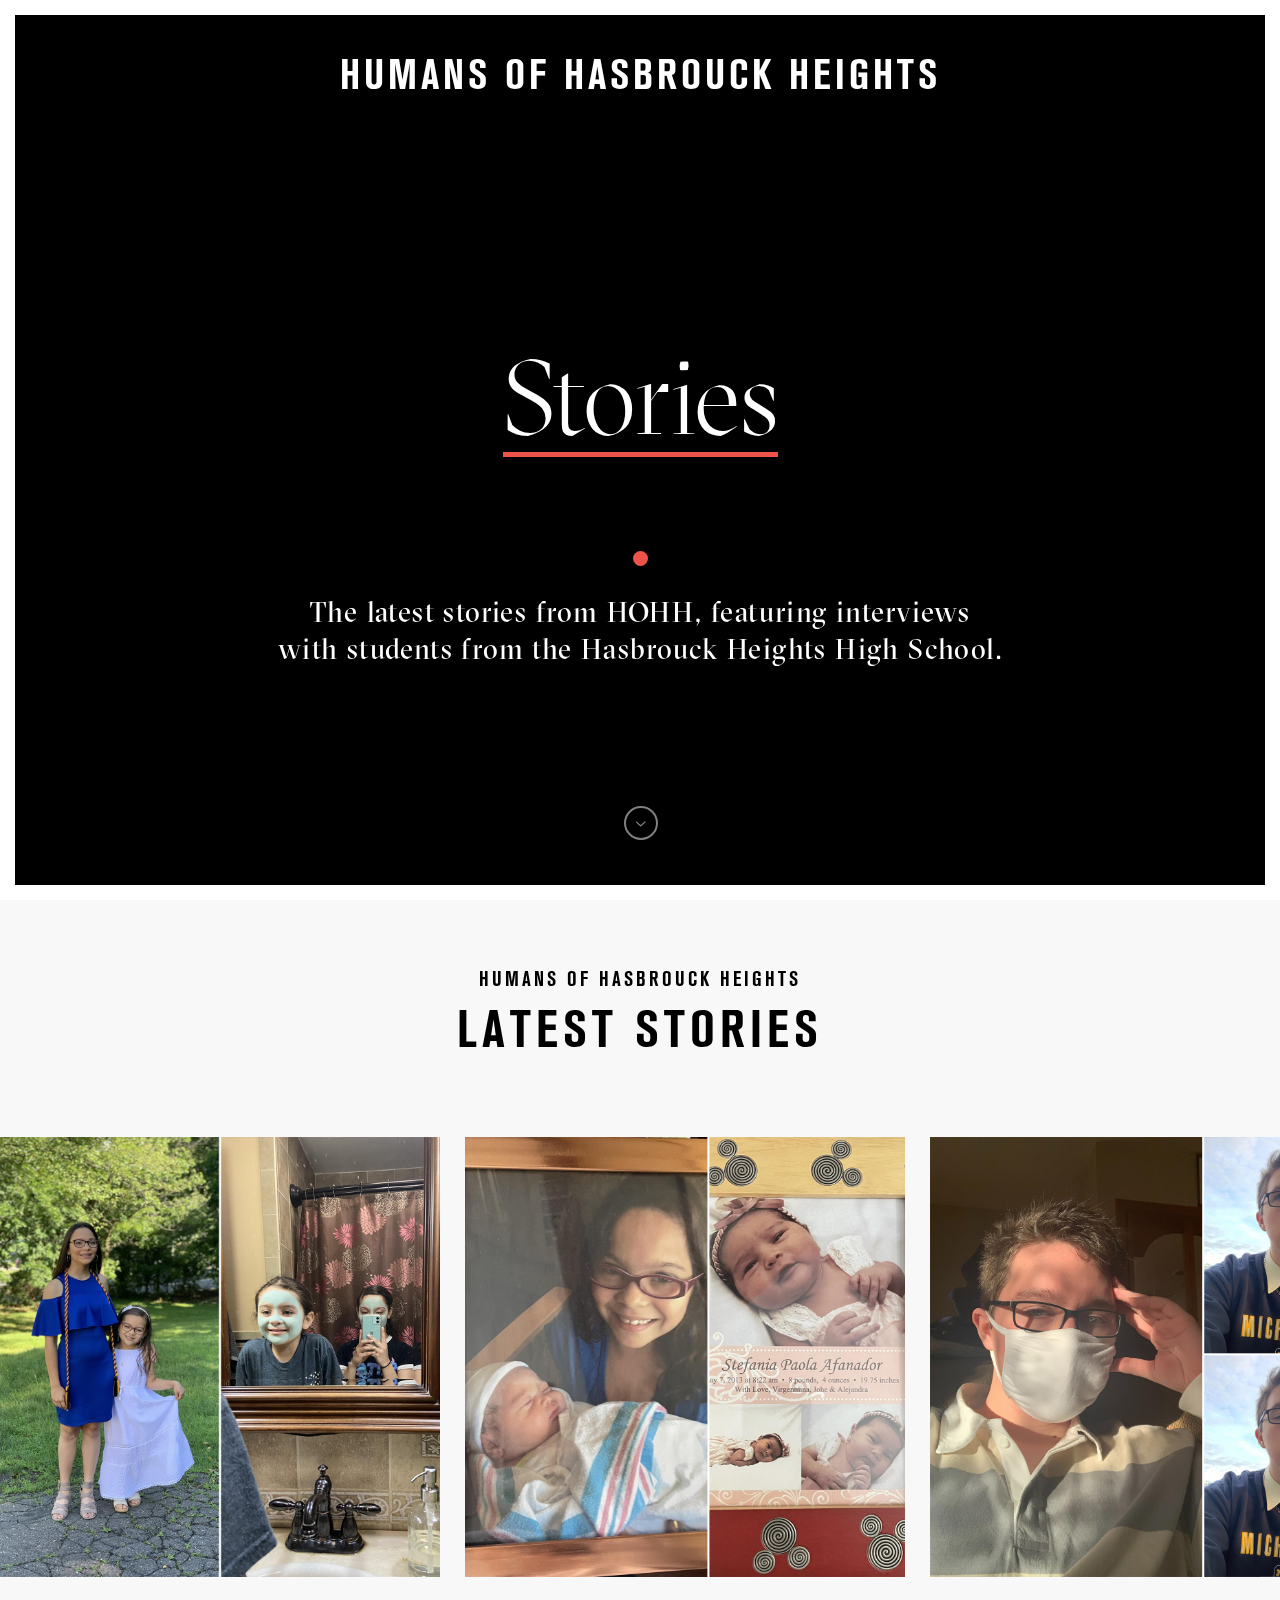
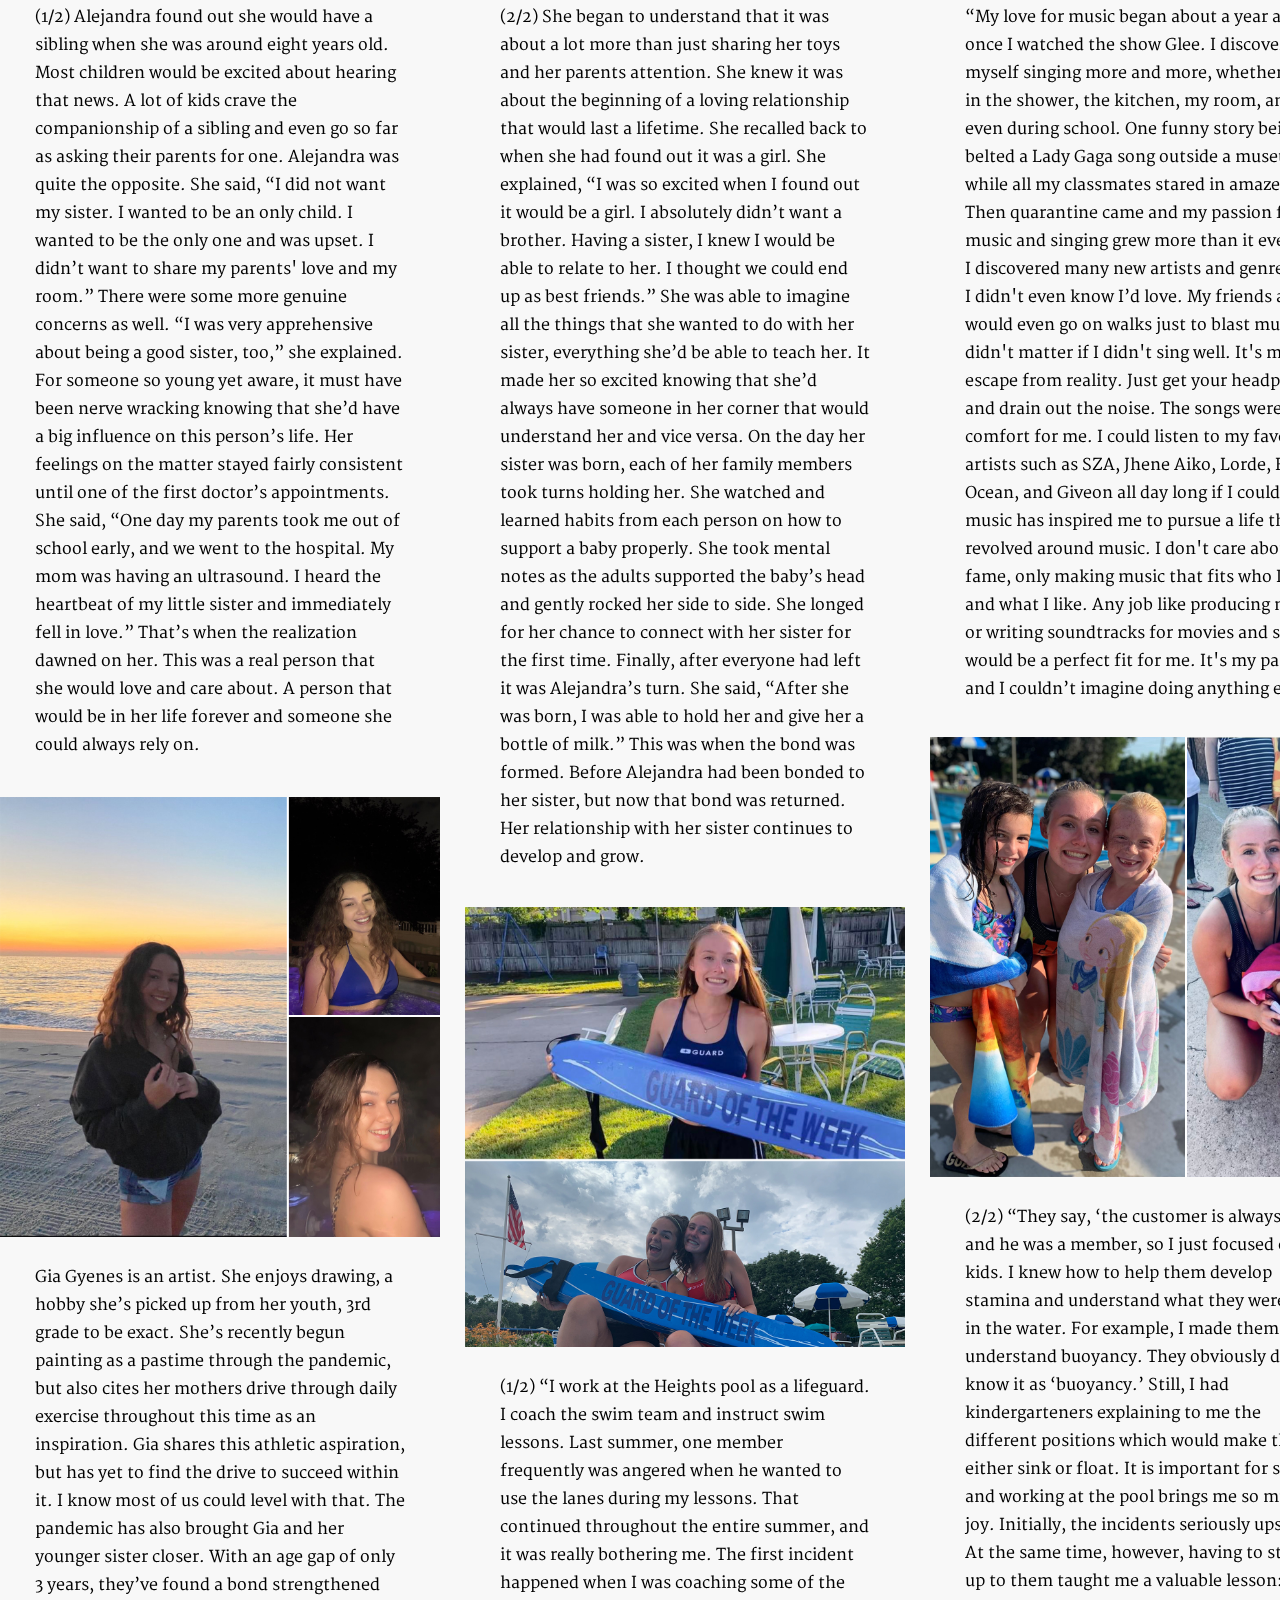
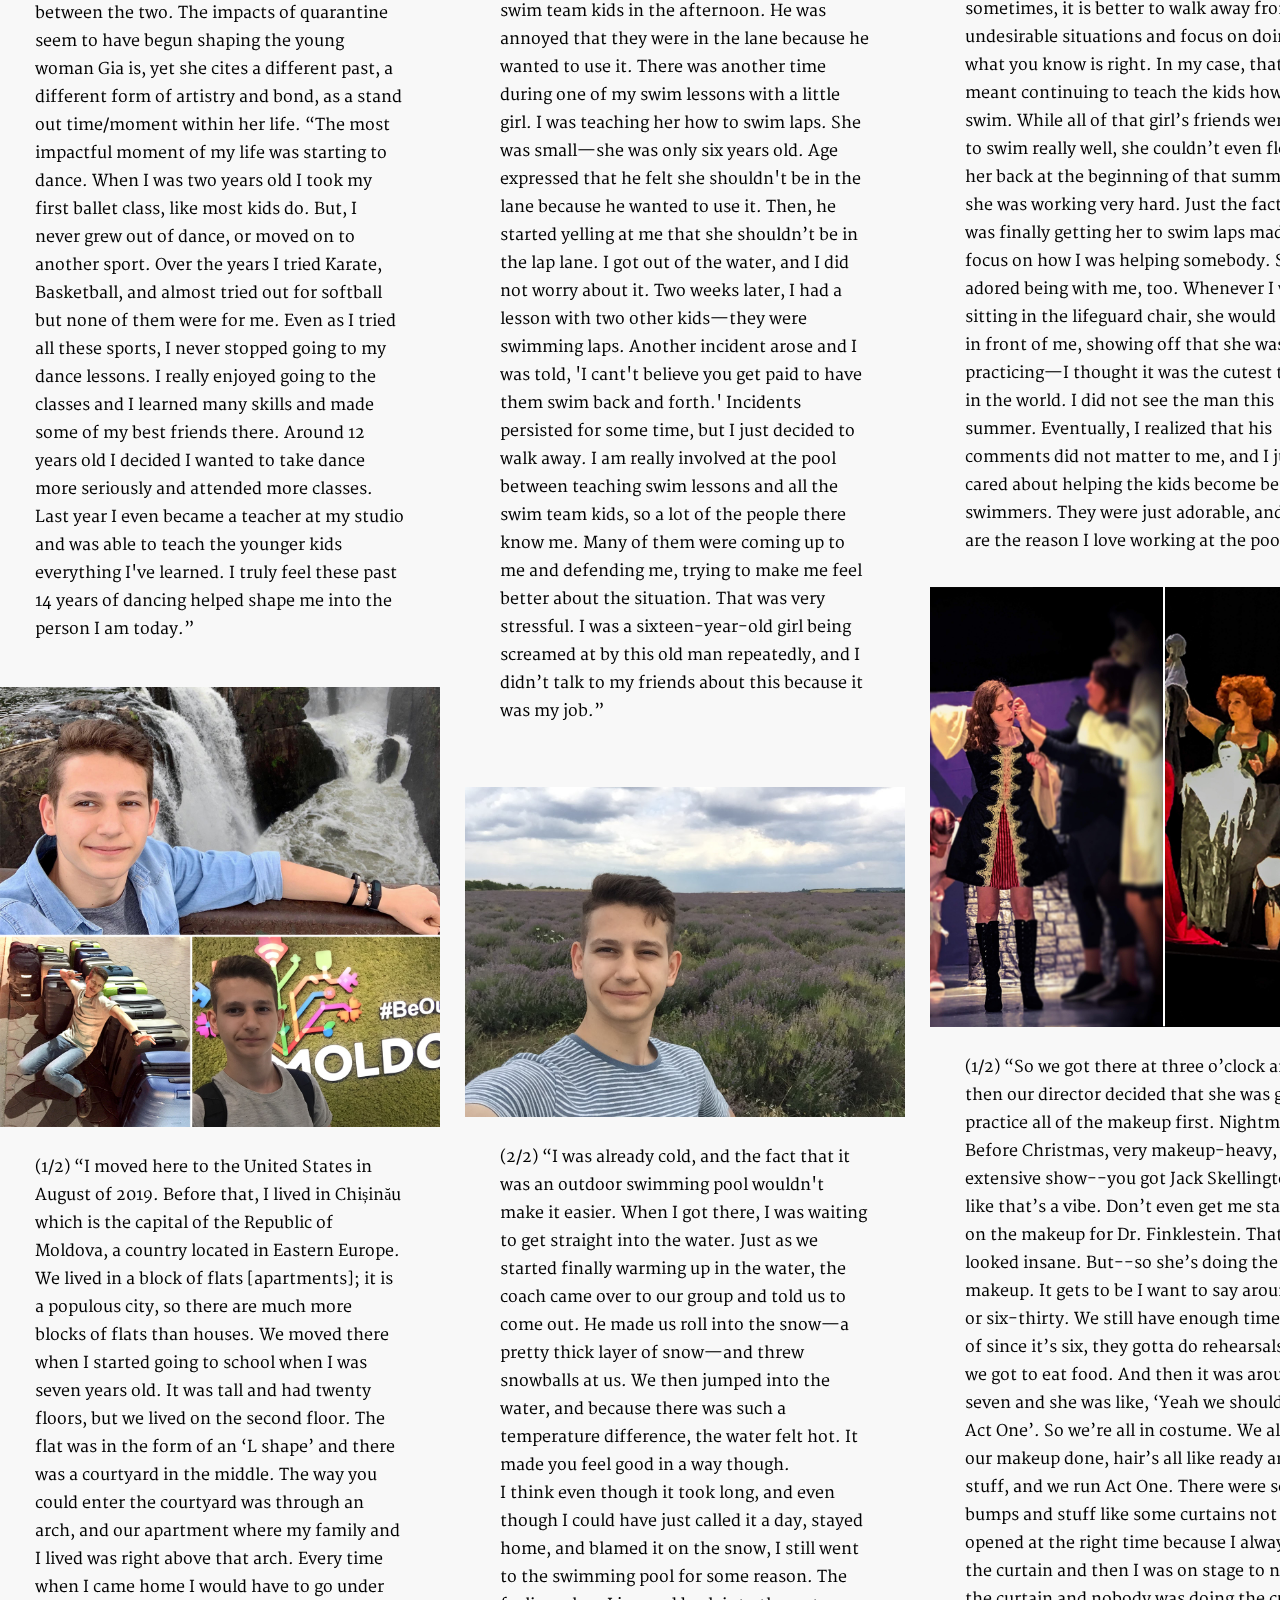
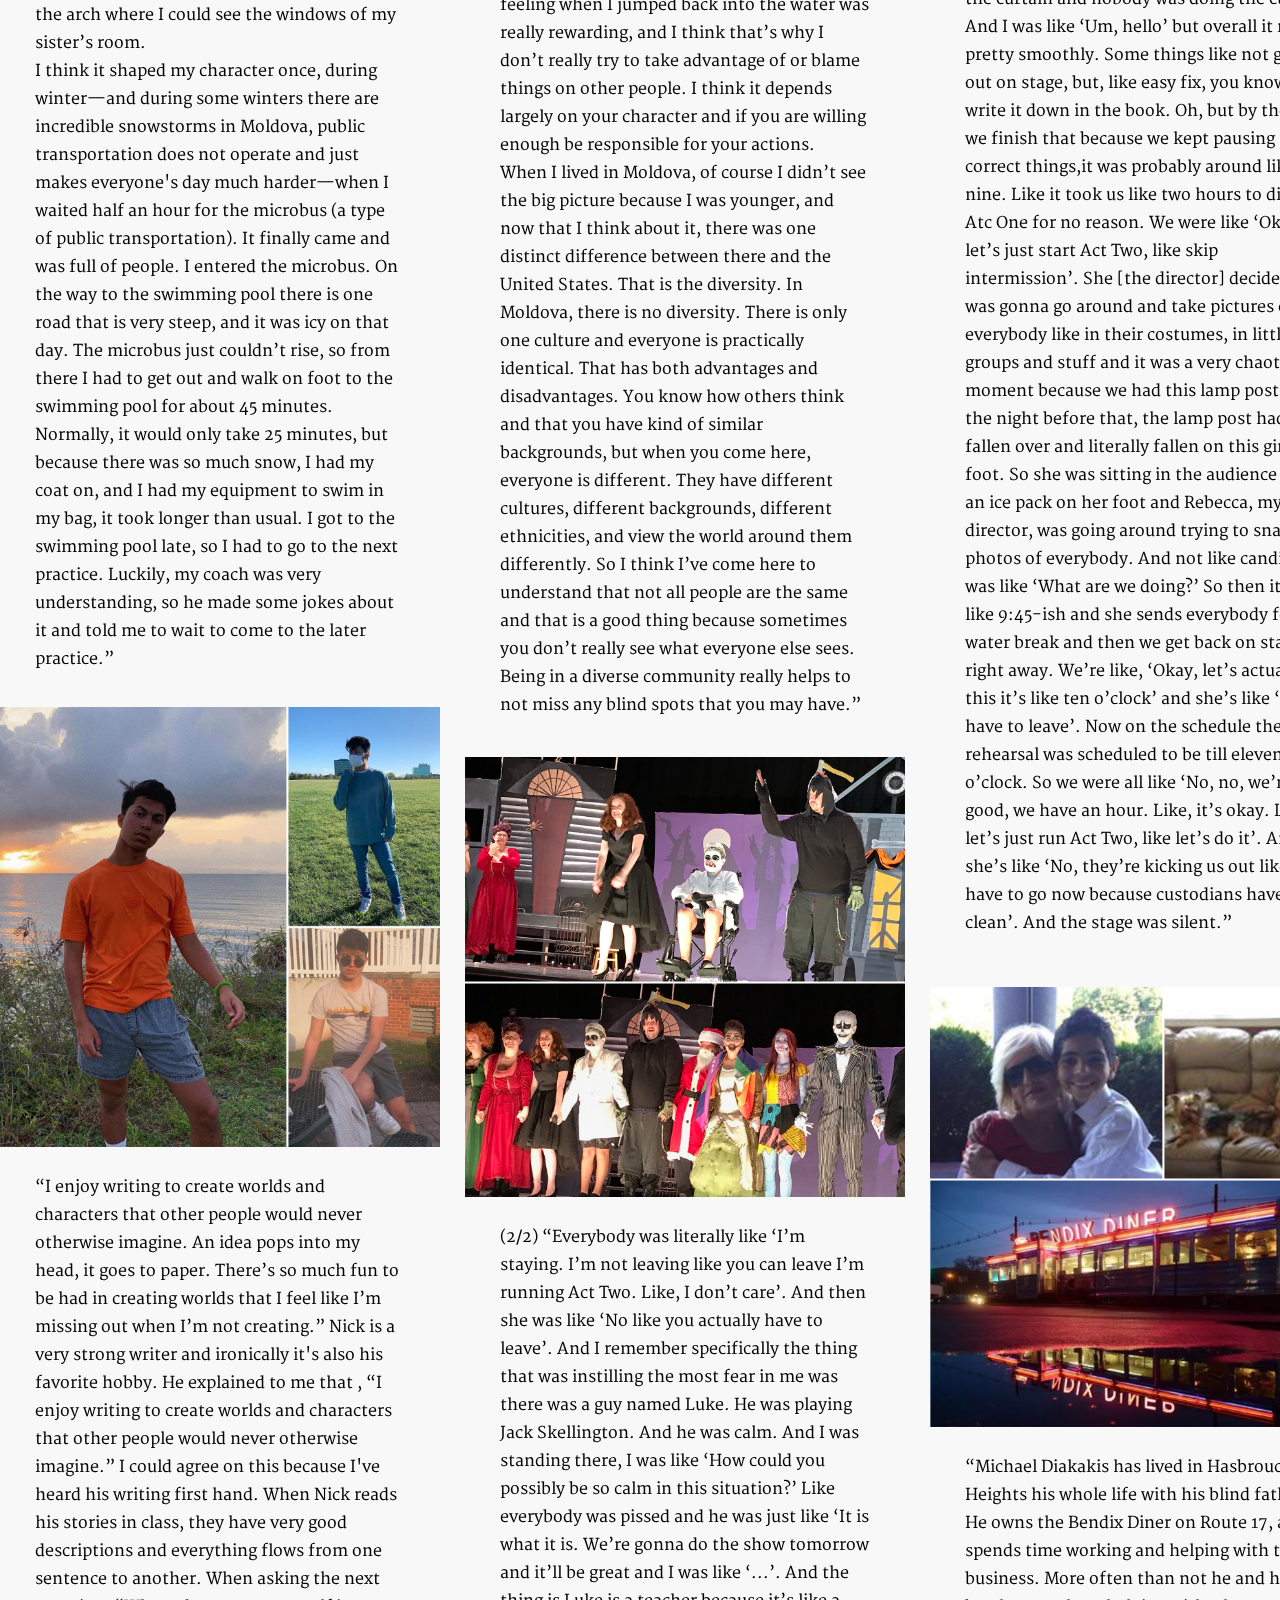
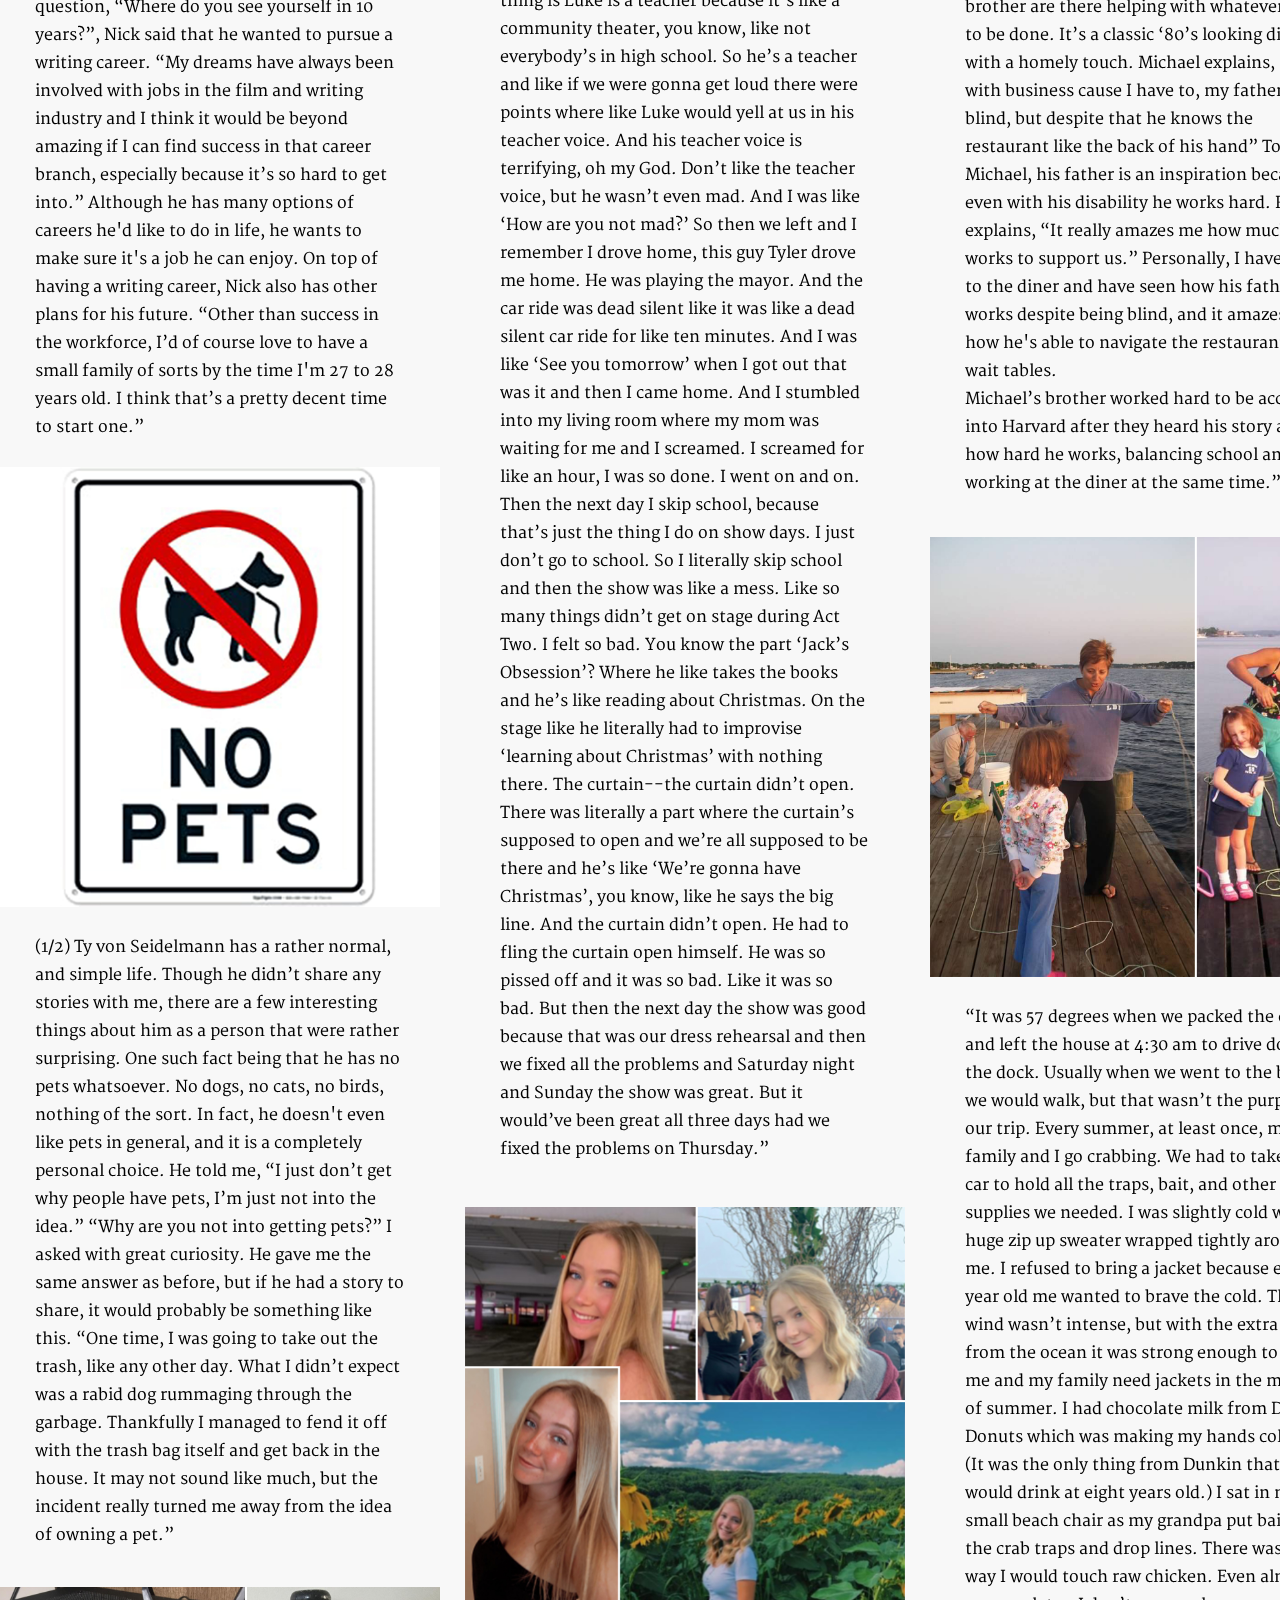
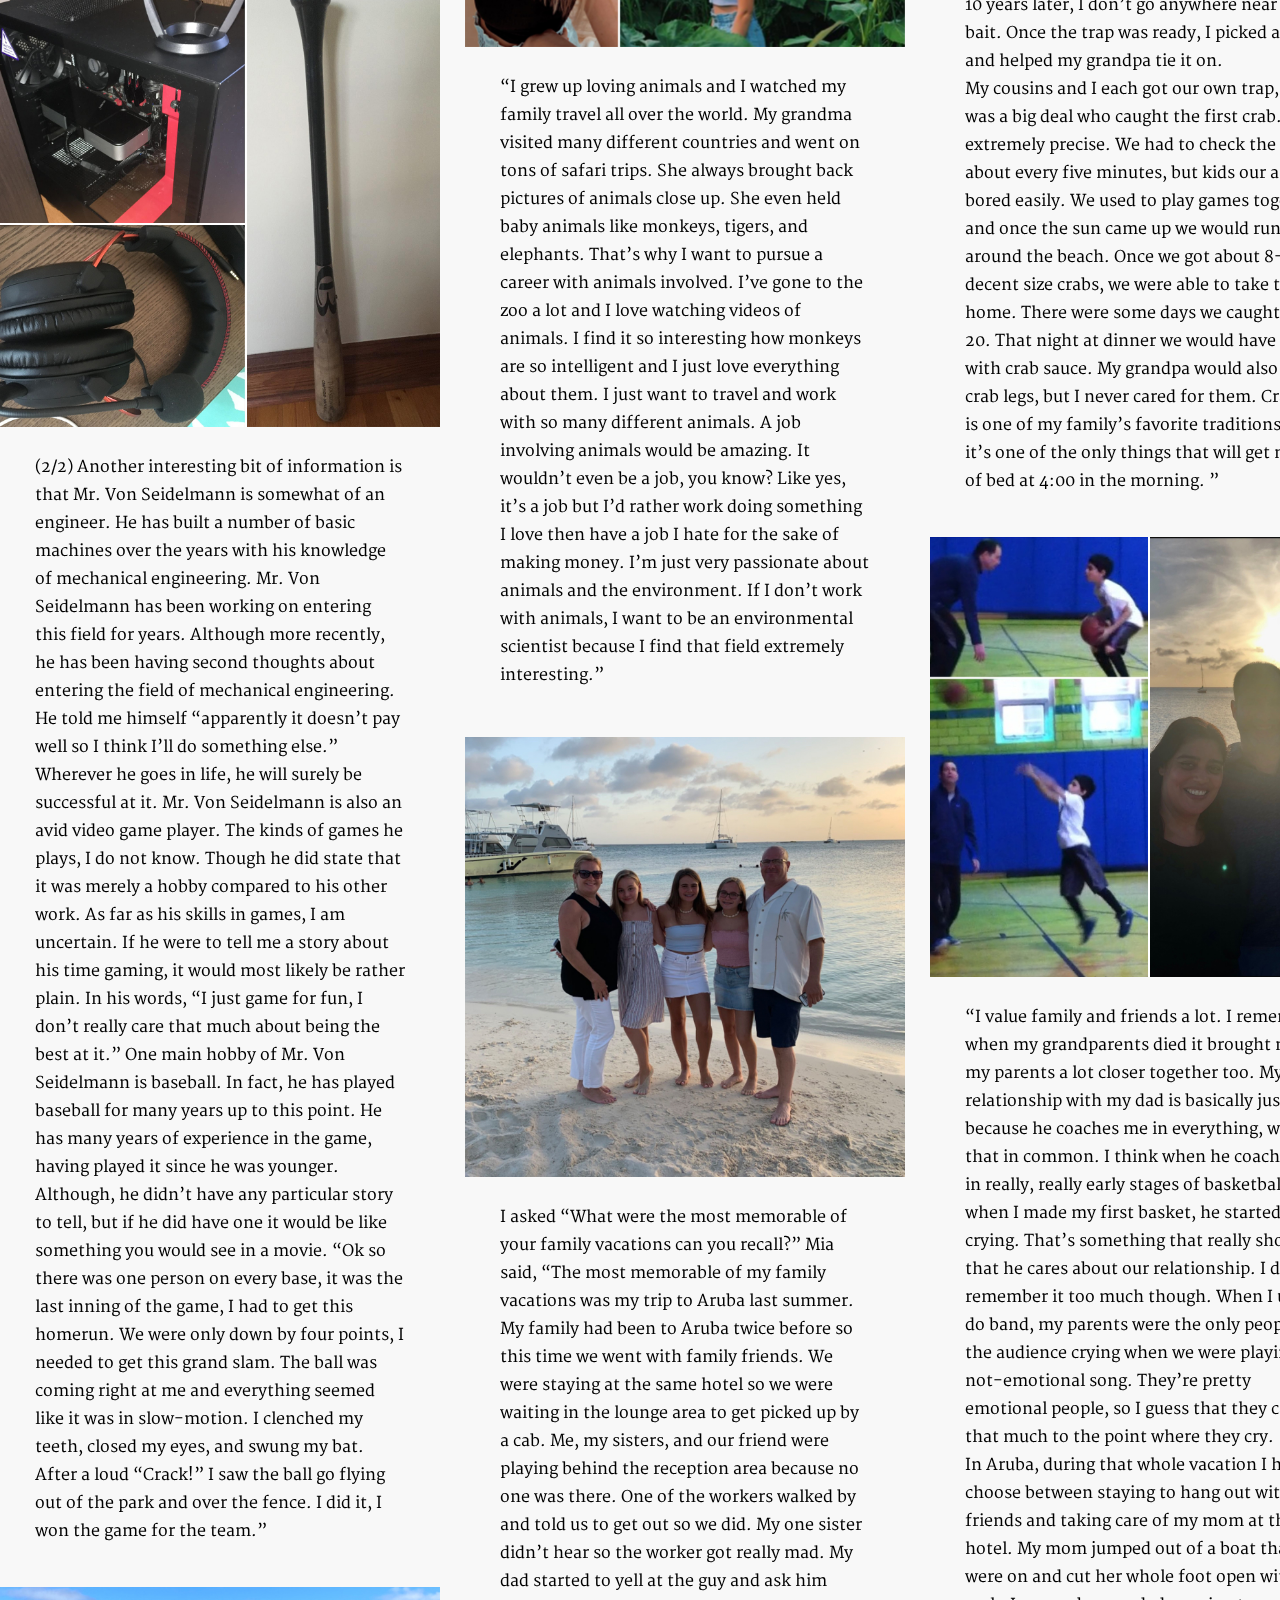
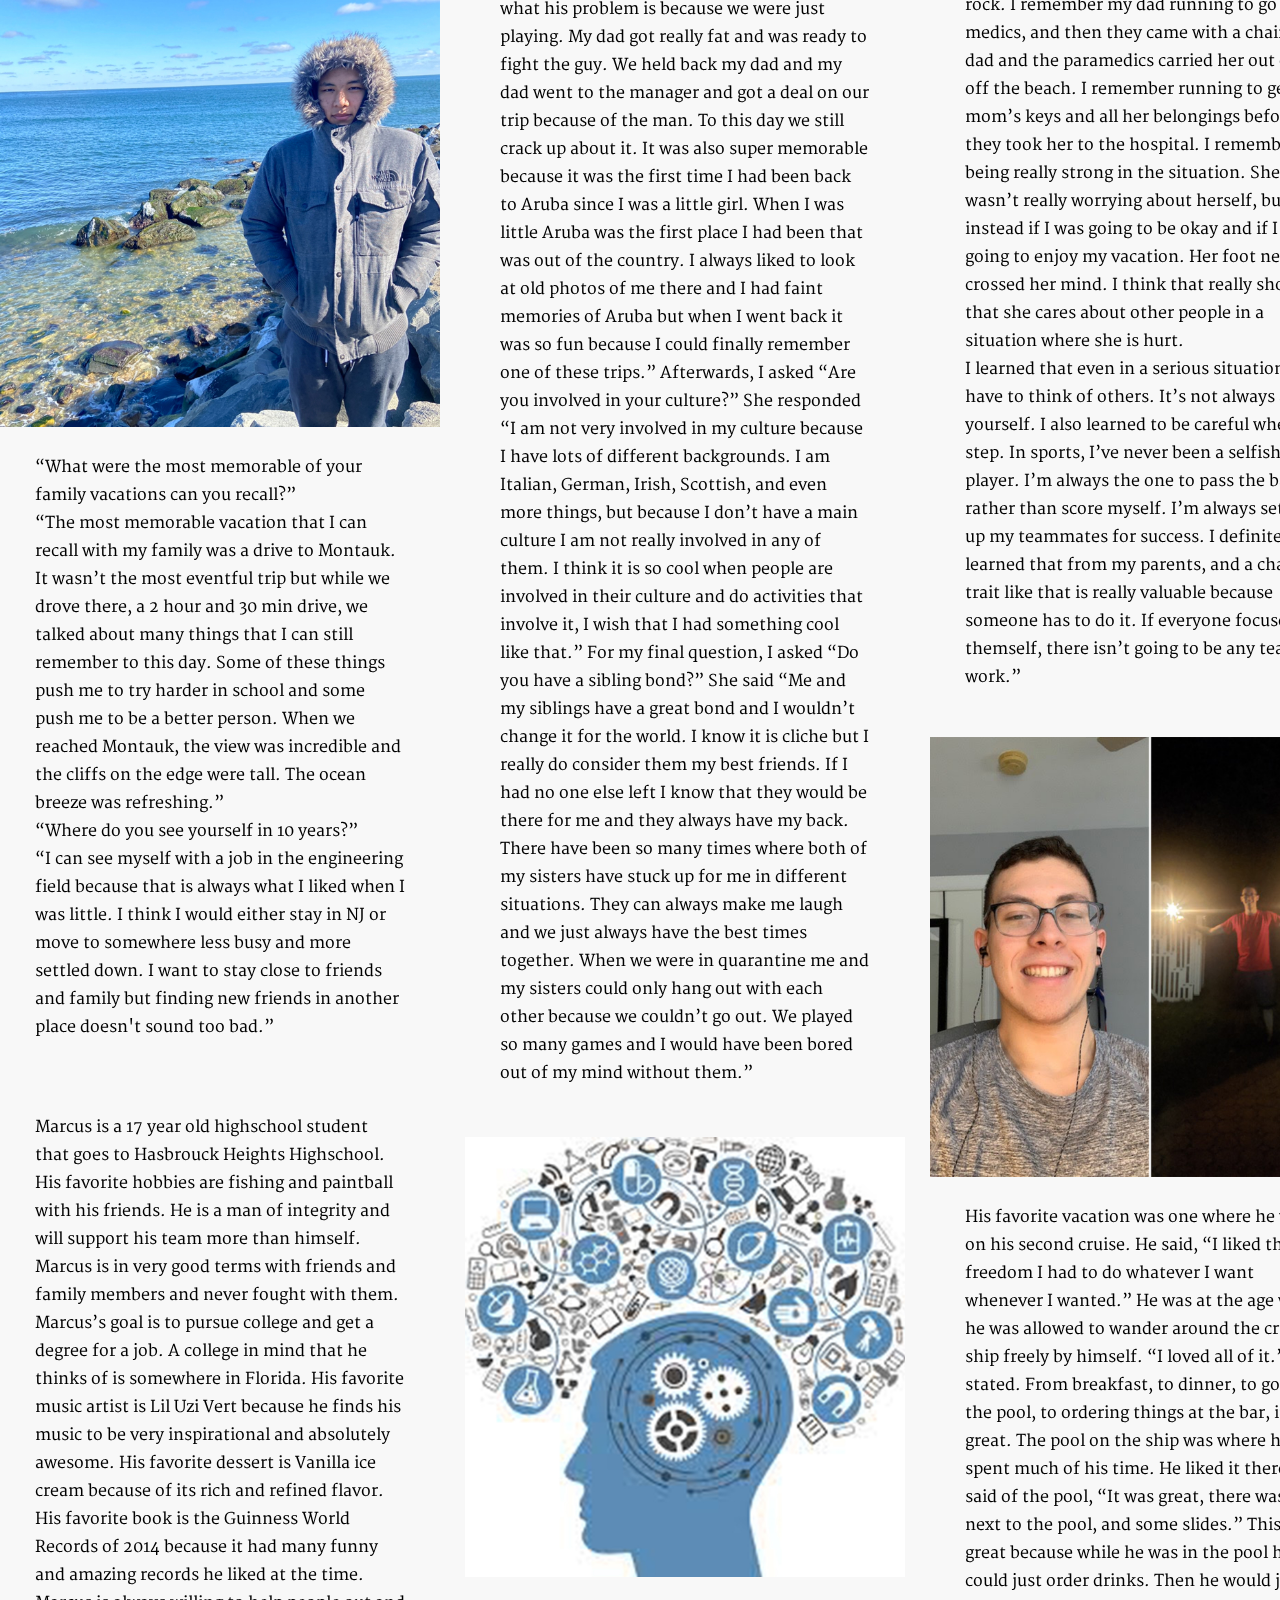
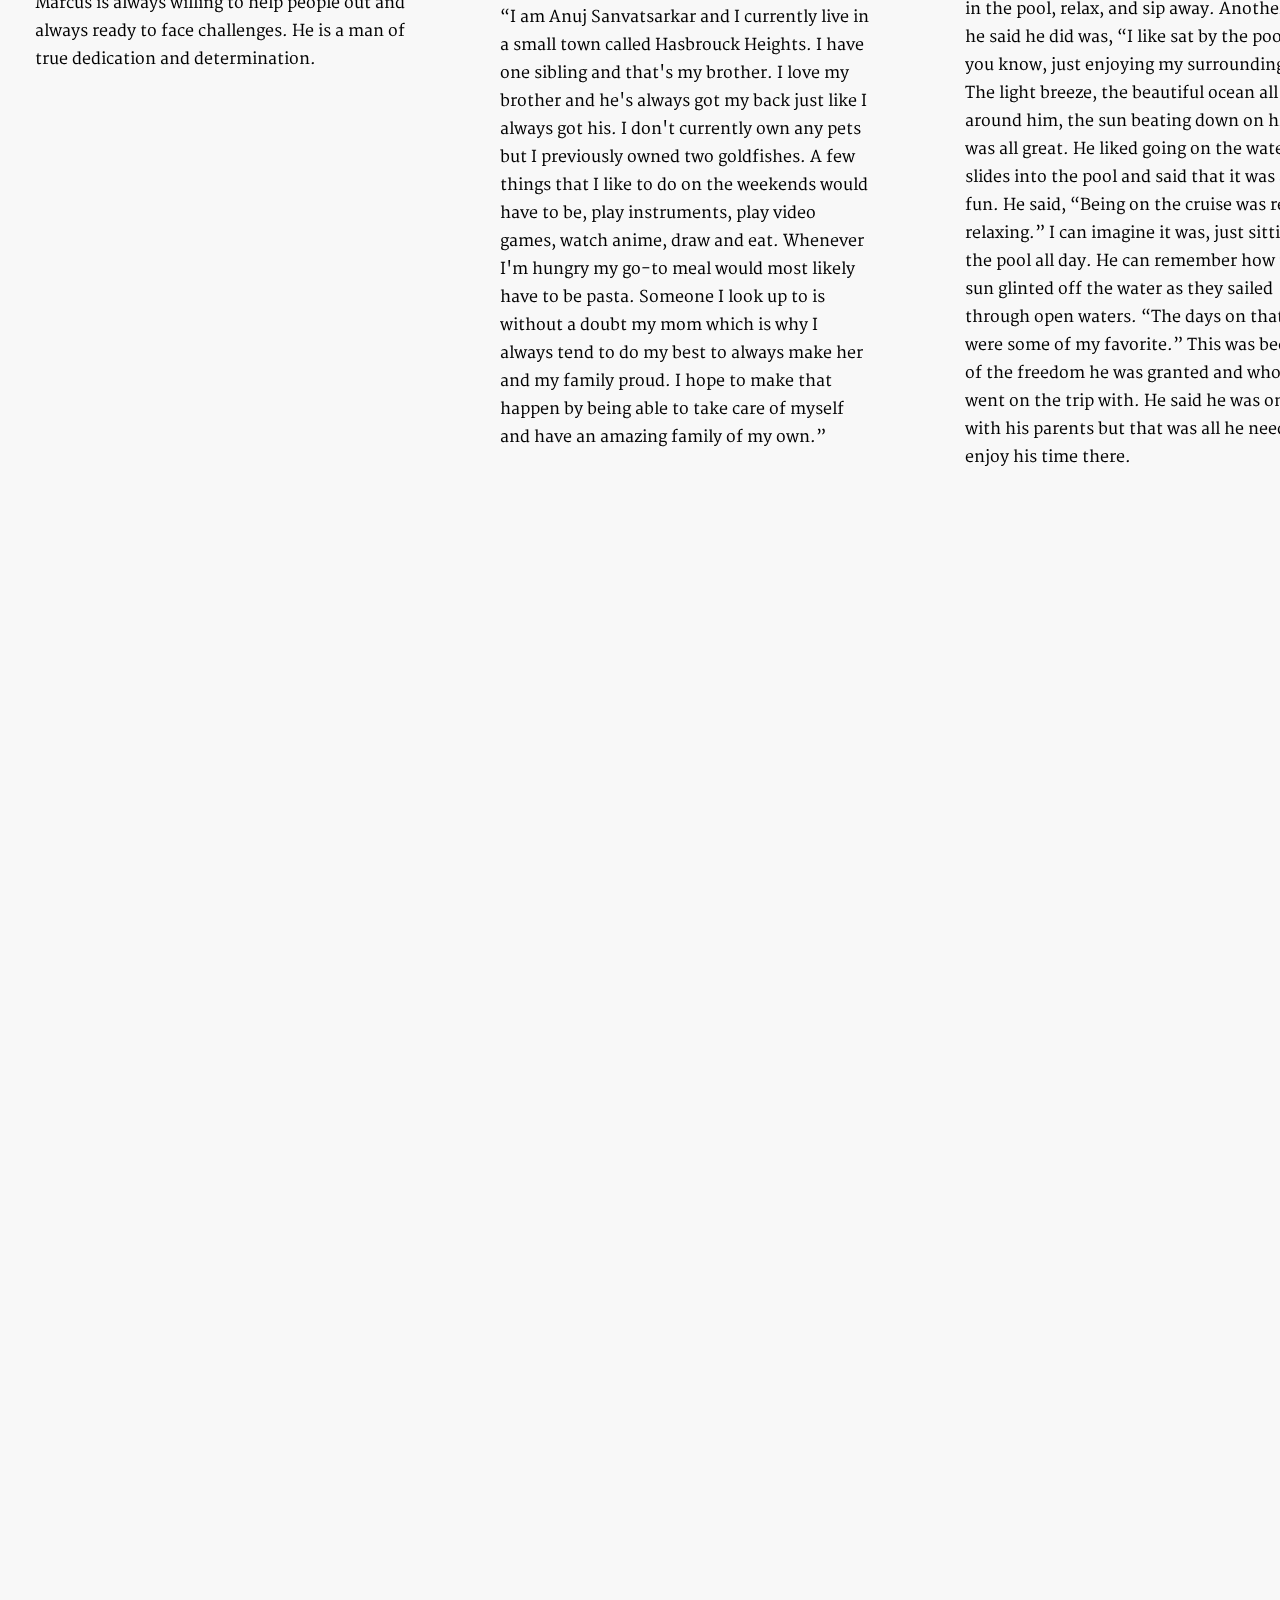
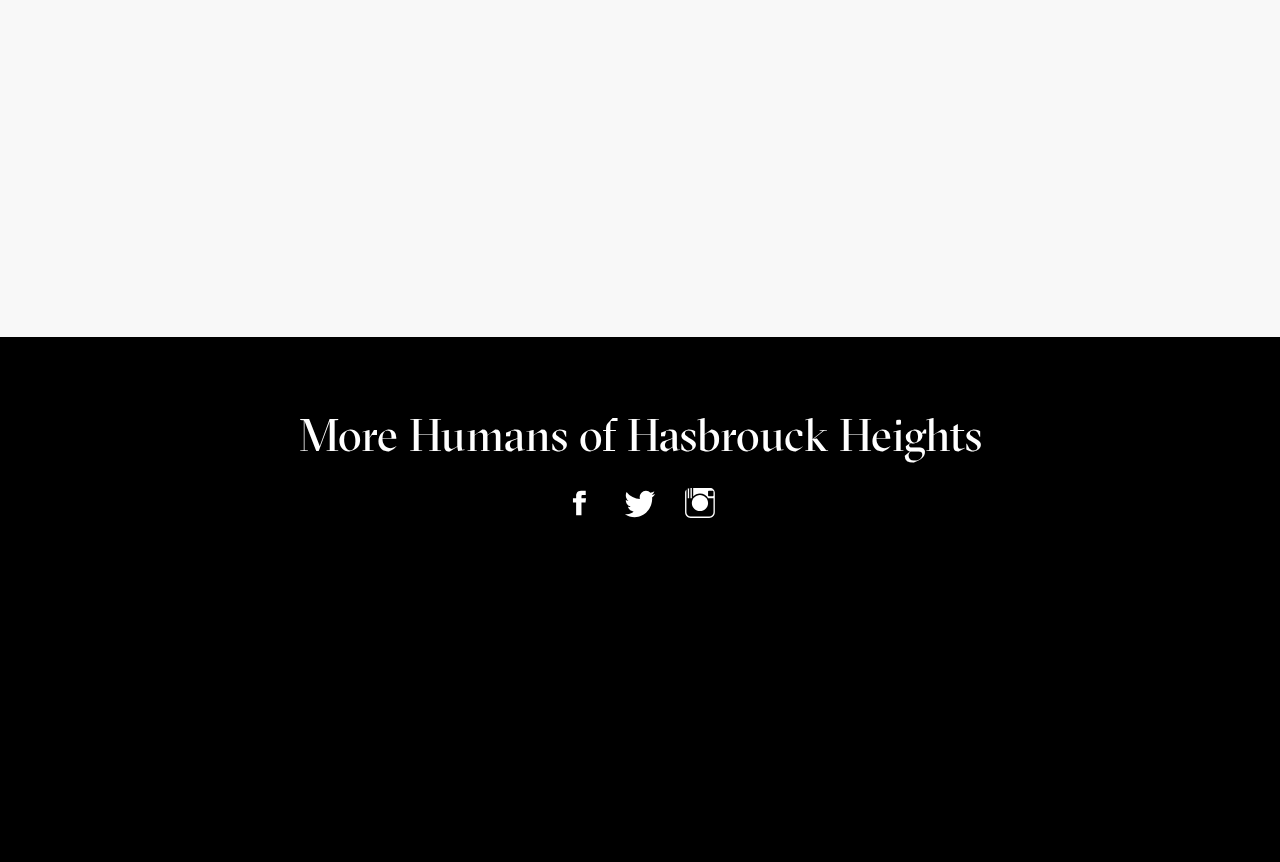
==== commit a66fa0b3: "Add files via upload" ====
--- a/index.html
+++ b/index.html
@@ -1678,7 +1678,7 @@
         </div>
         <div
           class="post image-loaded"
-          style="position: absolute; left: 930px; top: 5800px;"
+          style="position: absolute; left: 930px; top: 7400px;"
         >
           <div class="post-image" style="height: 440px;">
             <img
@@ -1726,6 +1726,26 @@
         </div>
         <div
           class="post image-loaded"
+          style="position: absolute; left: 930px; top: 5800px;"
+        >
+          <div class="post-image" style="height: 440px;">
+            <img
+              src="./Humans of HH_files/Olivia_collage3.jpg"
+              style="height: 440px;"
+            />
+          </div>
+          <div class="post-text">
+            <p>
+              “It was 57 degrees when we packed the car and left the house at 4:30 am to drive down to the dock. Usually when we went to the beach we would walk, but that wasn’t the purpose of our trip. Every summer, at least once, my family and I go crabbing. We had to take the car to hold all the traps, bait, and other supplies we needed. I was slightly cold with a huge zip up sweater wrapped tightly around me. I refused to bring a jacket because eight year old me wanted to brave the cold. The wind wasn’t intense, but with the extra breeze from the ocean it was strong enough to make me and my family need jackets in the middle of summer. I had chocolate milk from Dunkin Donuts which was making my hands colder. (It was the only thing from Dunkin that I would drink at eight years old.)  I sat in my small beach chair as my grandpa put bait in the crab traps and drop lines. There was no way I would touch raw chicken. Even almost 10 years later, I don’t go anywhere near the bait. Once the trap was ready, I picked a post and helped my grandpa tie it on.<br />
+  My cousins and I each got our own trap, and it was a big deal who caught the first crab. It was extremely precise. We had to check the traps about every five minutes, but kids our age get bored easily. We used to play games together and once the sun came up we would run around the beach. Once we got about 8-10 decent size crabs, we were able to take them home. There were some days we caught over 20. That night at dinner we would have pasta with crab sauce. My grandpa would also serve crab legs, but I never cared for them. Crabbing is one of my family’s favorite traditions, and it’s one of the only things that will get me out of bed at 4:00 in the morning.
+”
+              <br />
+            </p>
+          </div>
+          <span class="backfill"></span>
+        </div>
+        <div
+          class="post image-loaded"
           style="position: absolute; left: 465px; top: 6470px;"
         >
           <div class="post-image" style="height: 440px;">
@@ -1794,7 +1814,7 @@
         </div>
         <div
           class="post image-loaded"
-          style="position: absolute; left: 930px; top: 7600px;"
+          style="position: absolute; left: 930px; top: 9200px;"
         >
           <div class="post-image" style="height: 440px;">
             <img
@@ -1992,7 +2012,7 @@
         </div>
         <div
           class="post image-loaded"
-          style="position: absolute; left: 930px; top: 8980px;"
+          style="position: absolute; left: 465px; top: 9600px;"
         >
           <div class="post-image" style="height: 440px;">
             <img
